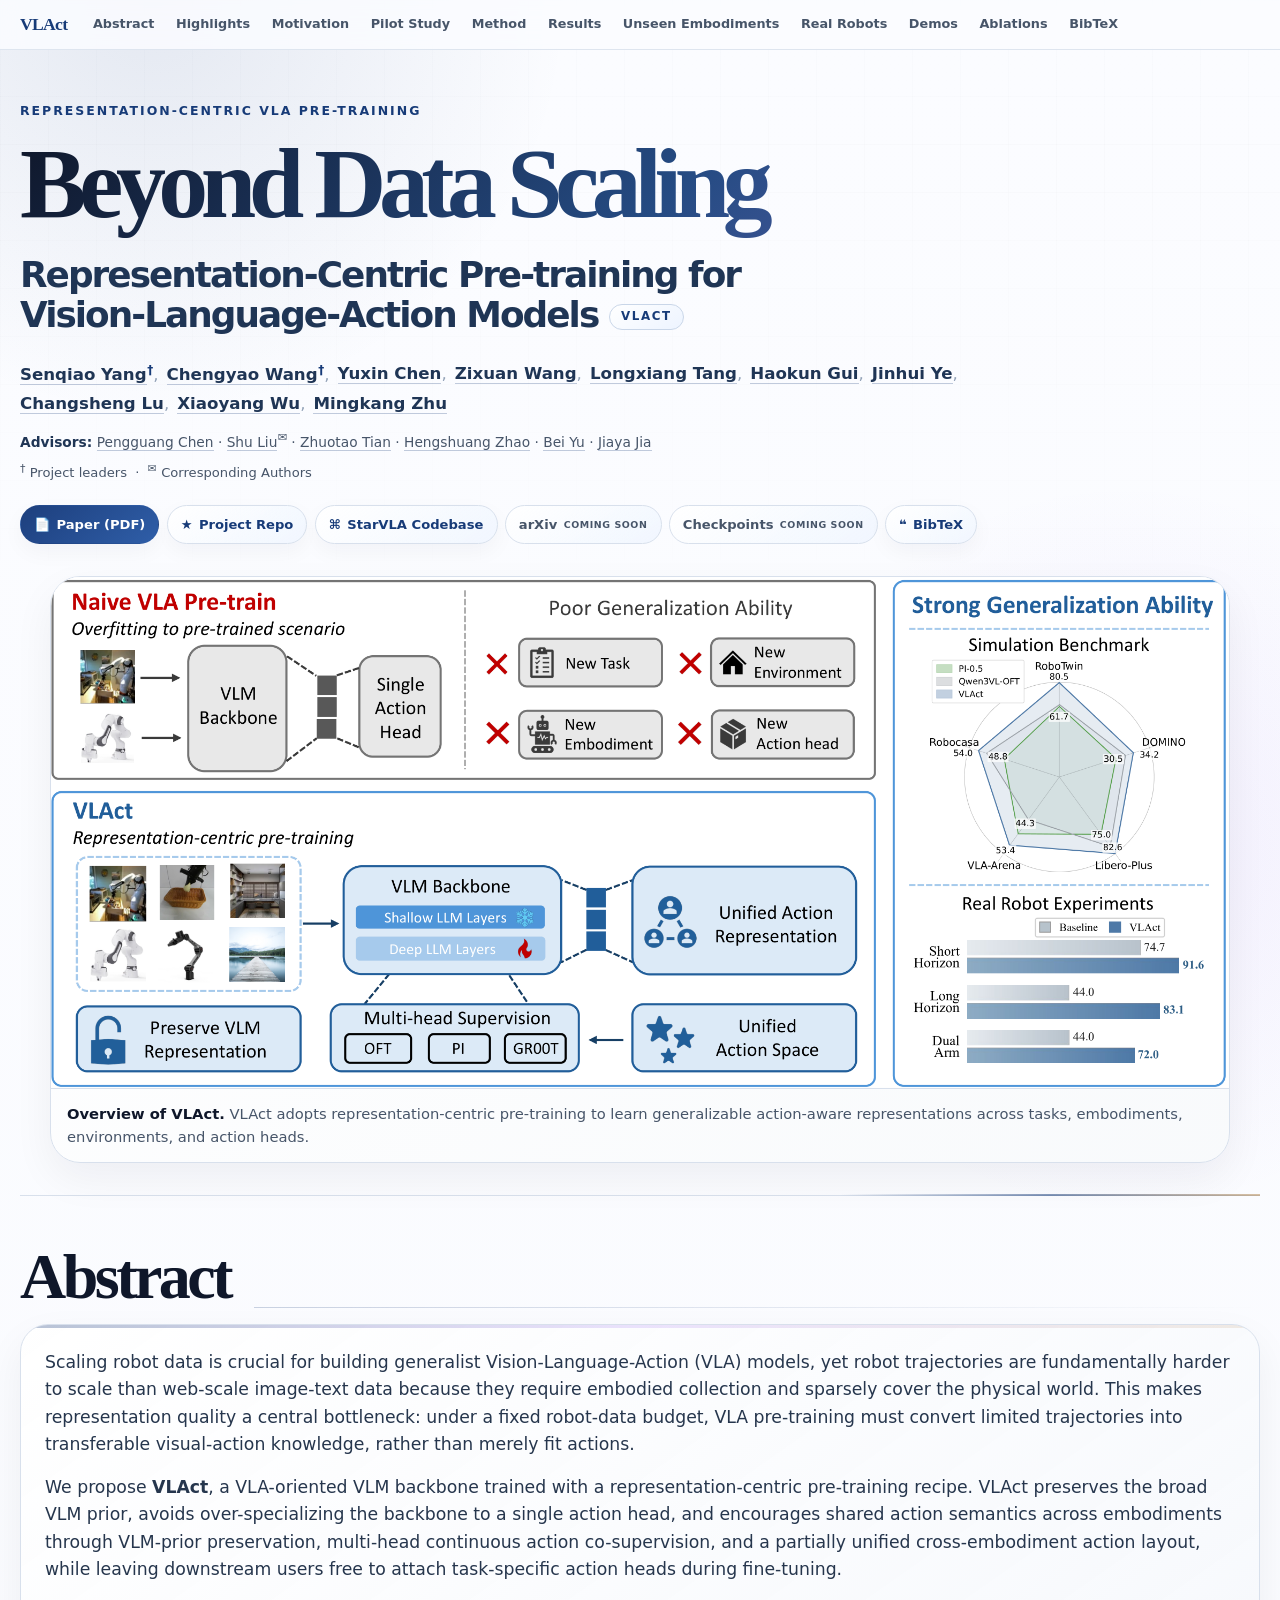
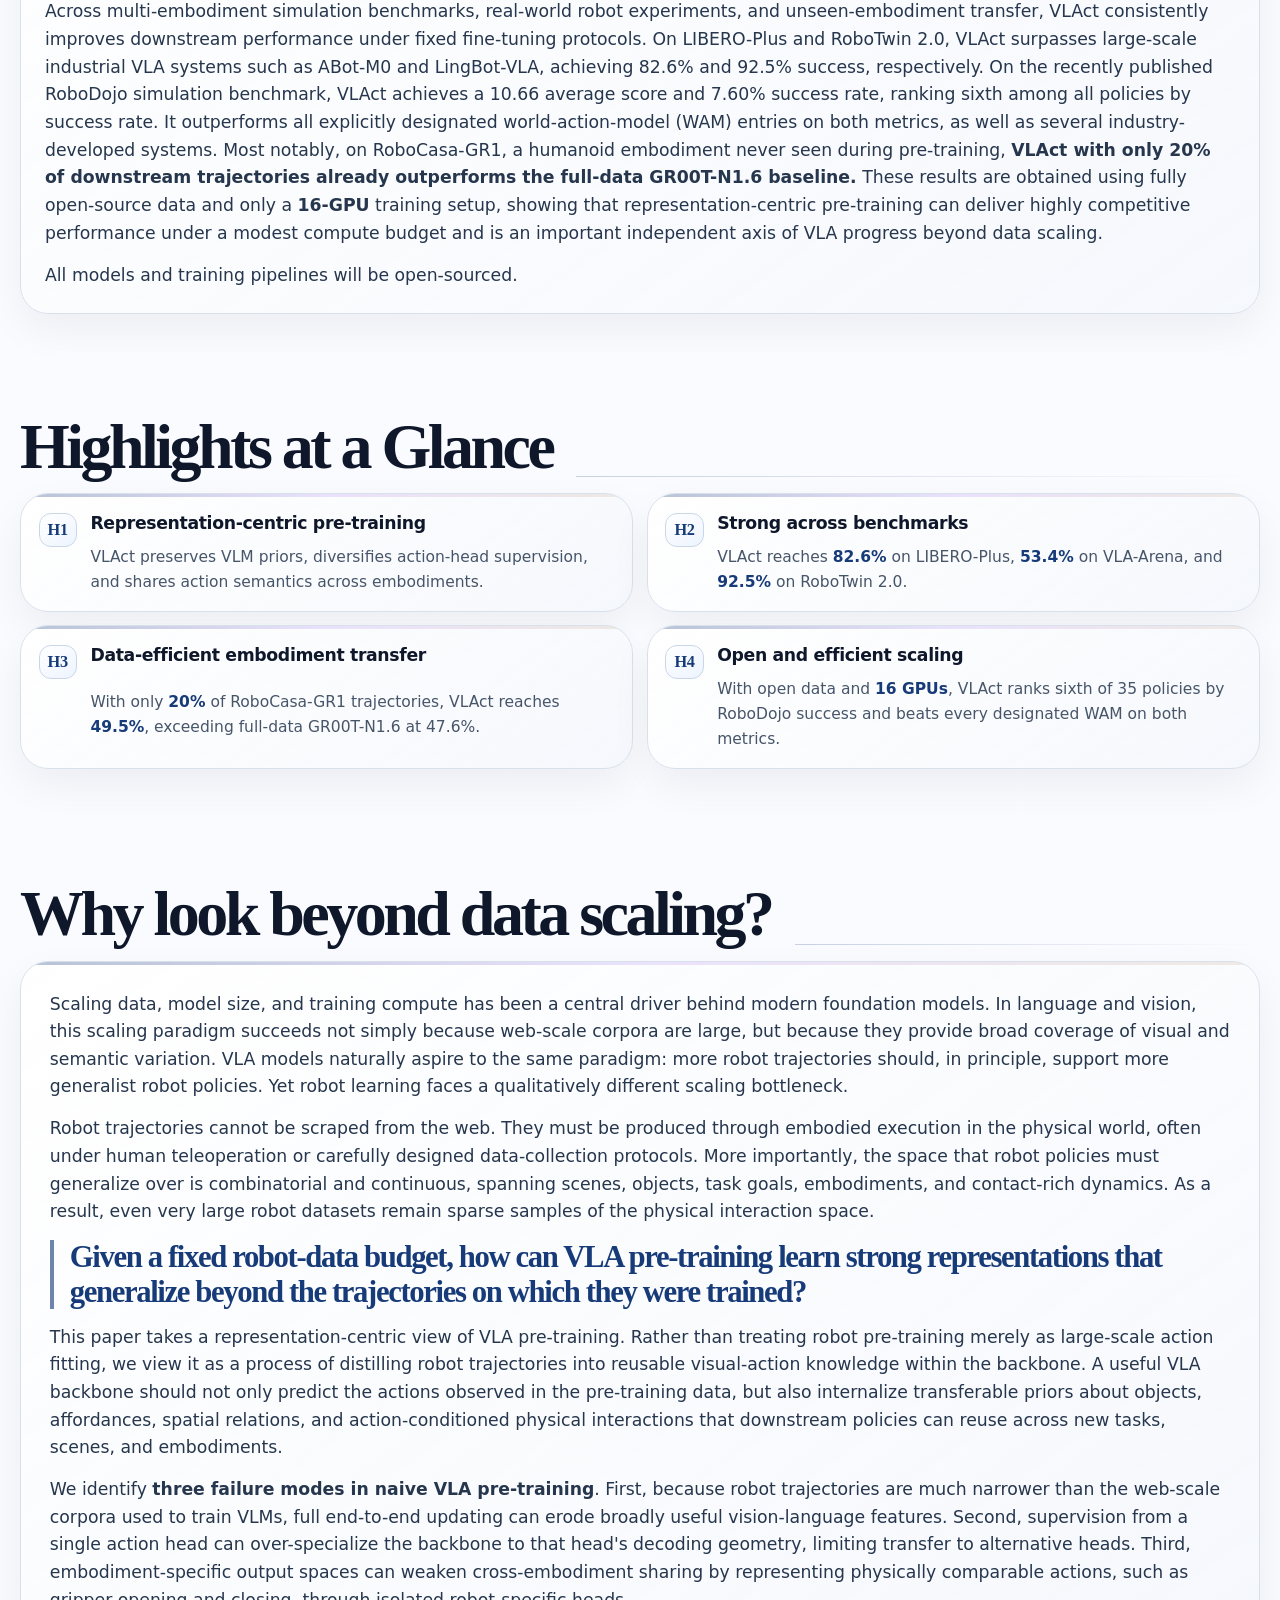
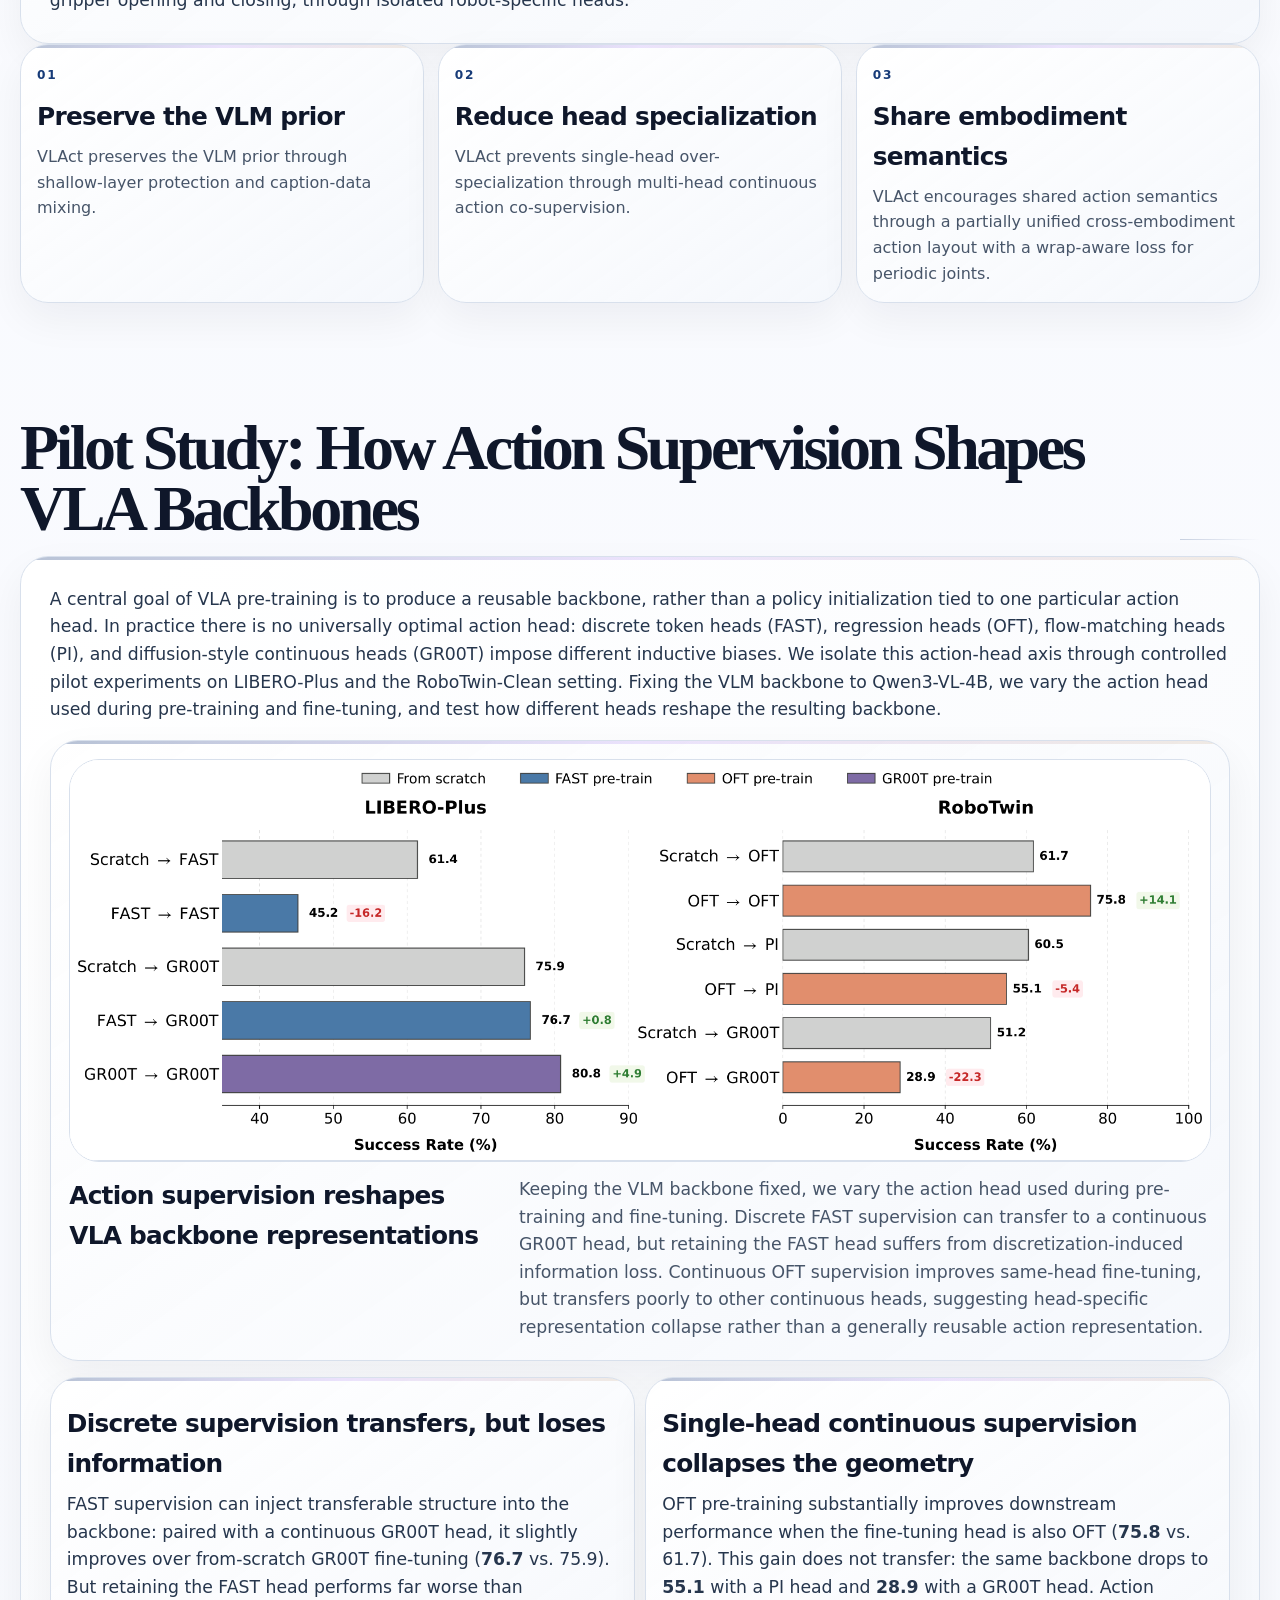
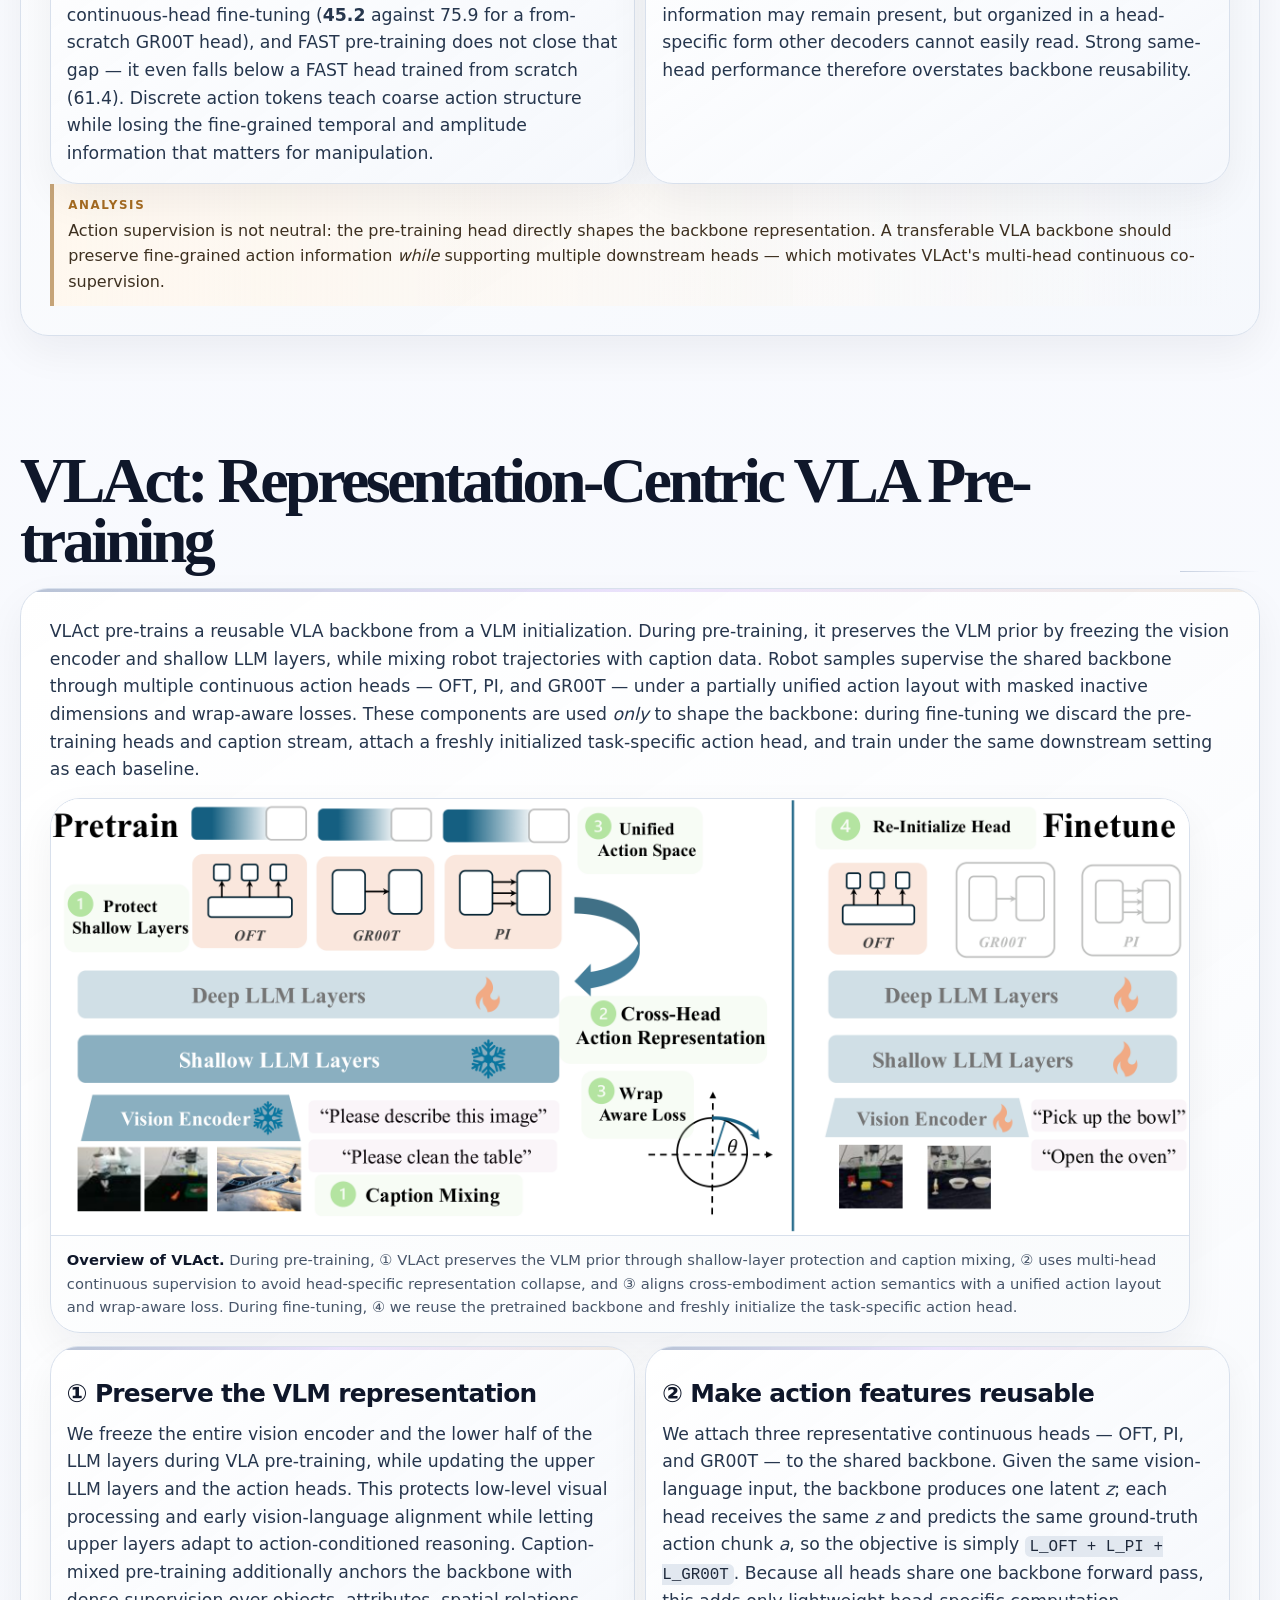
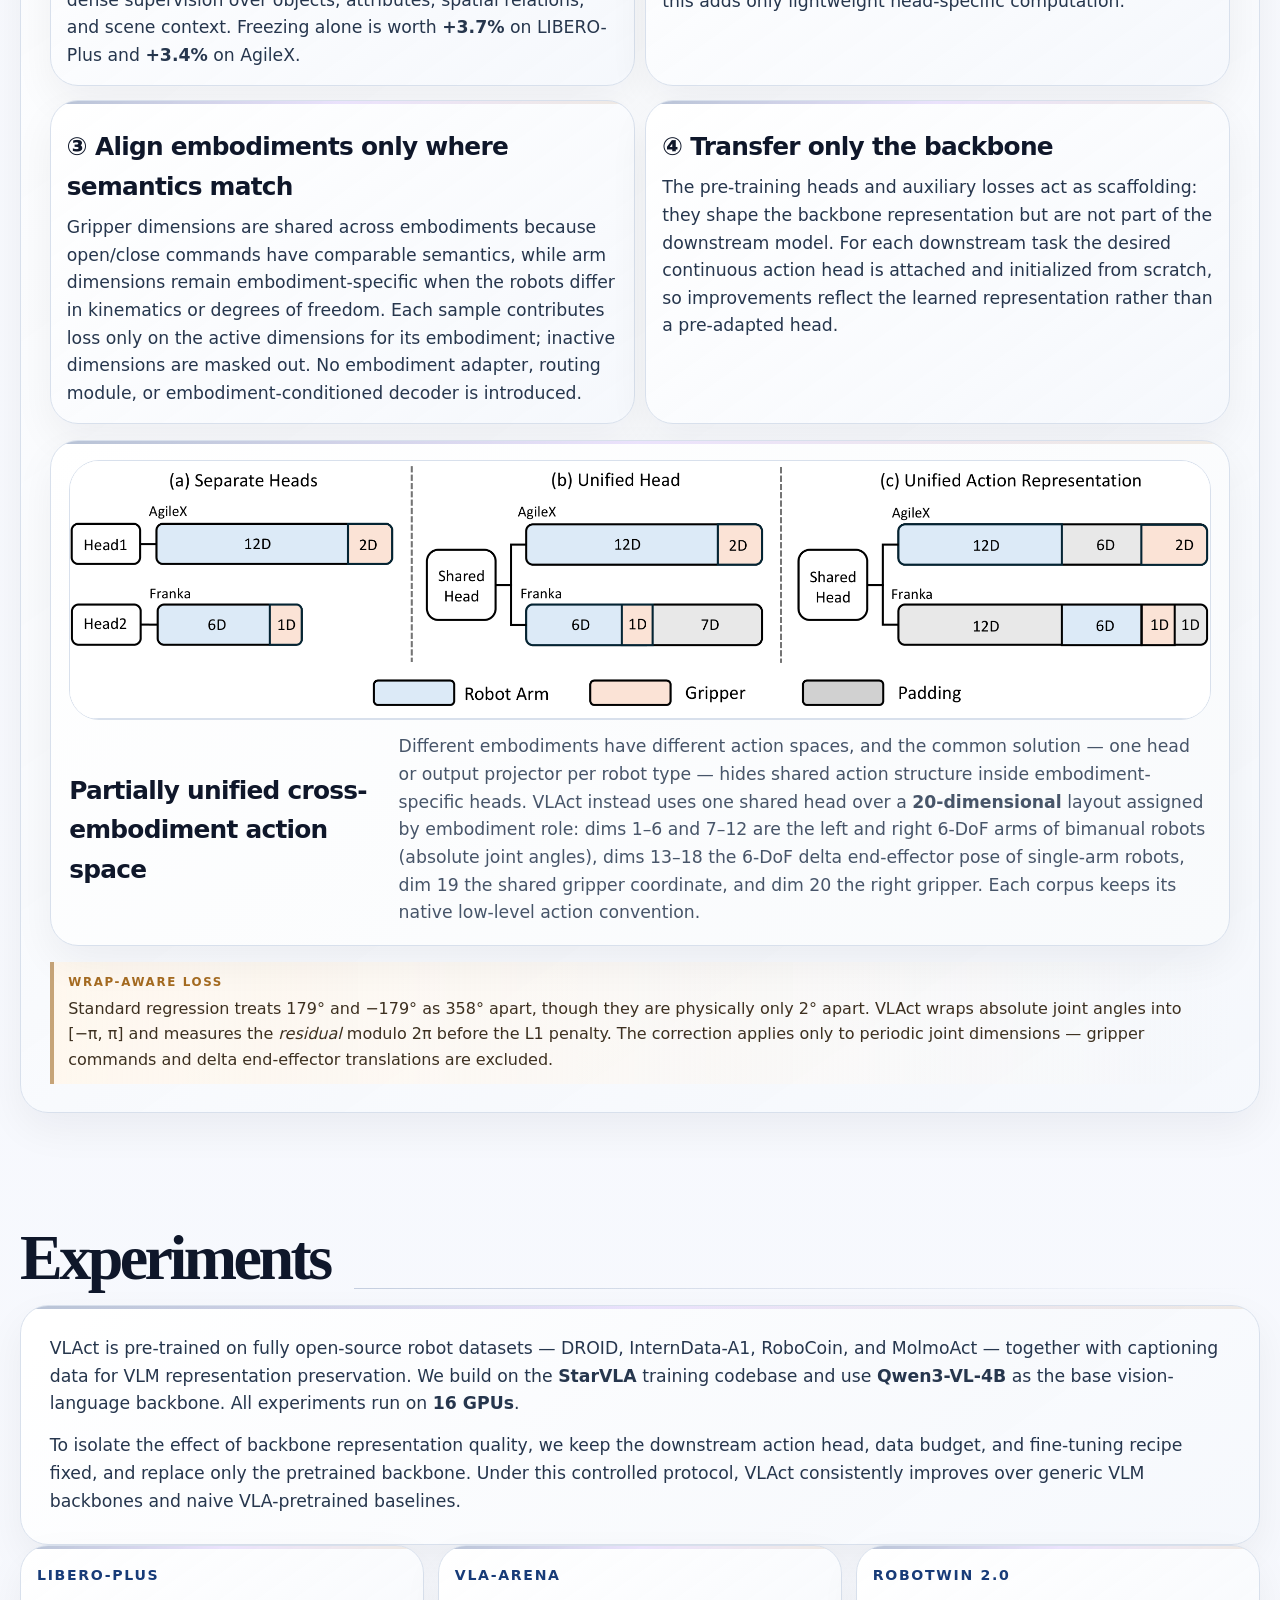
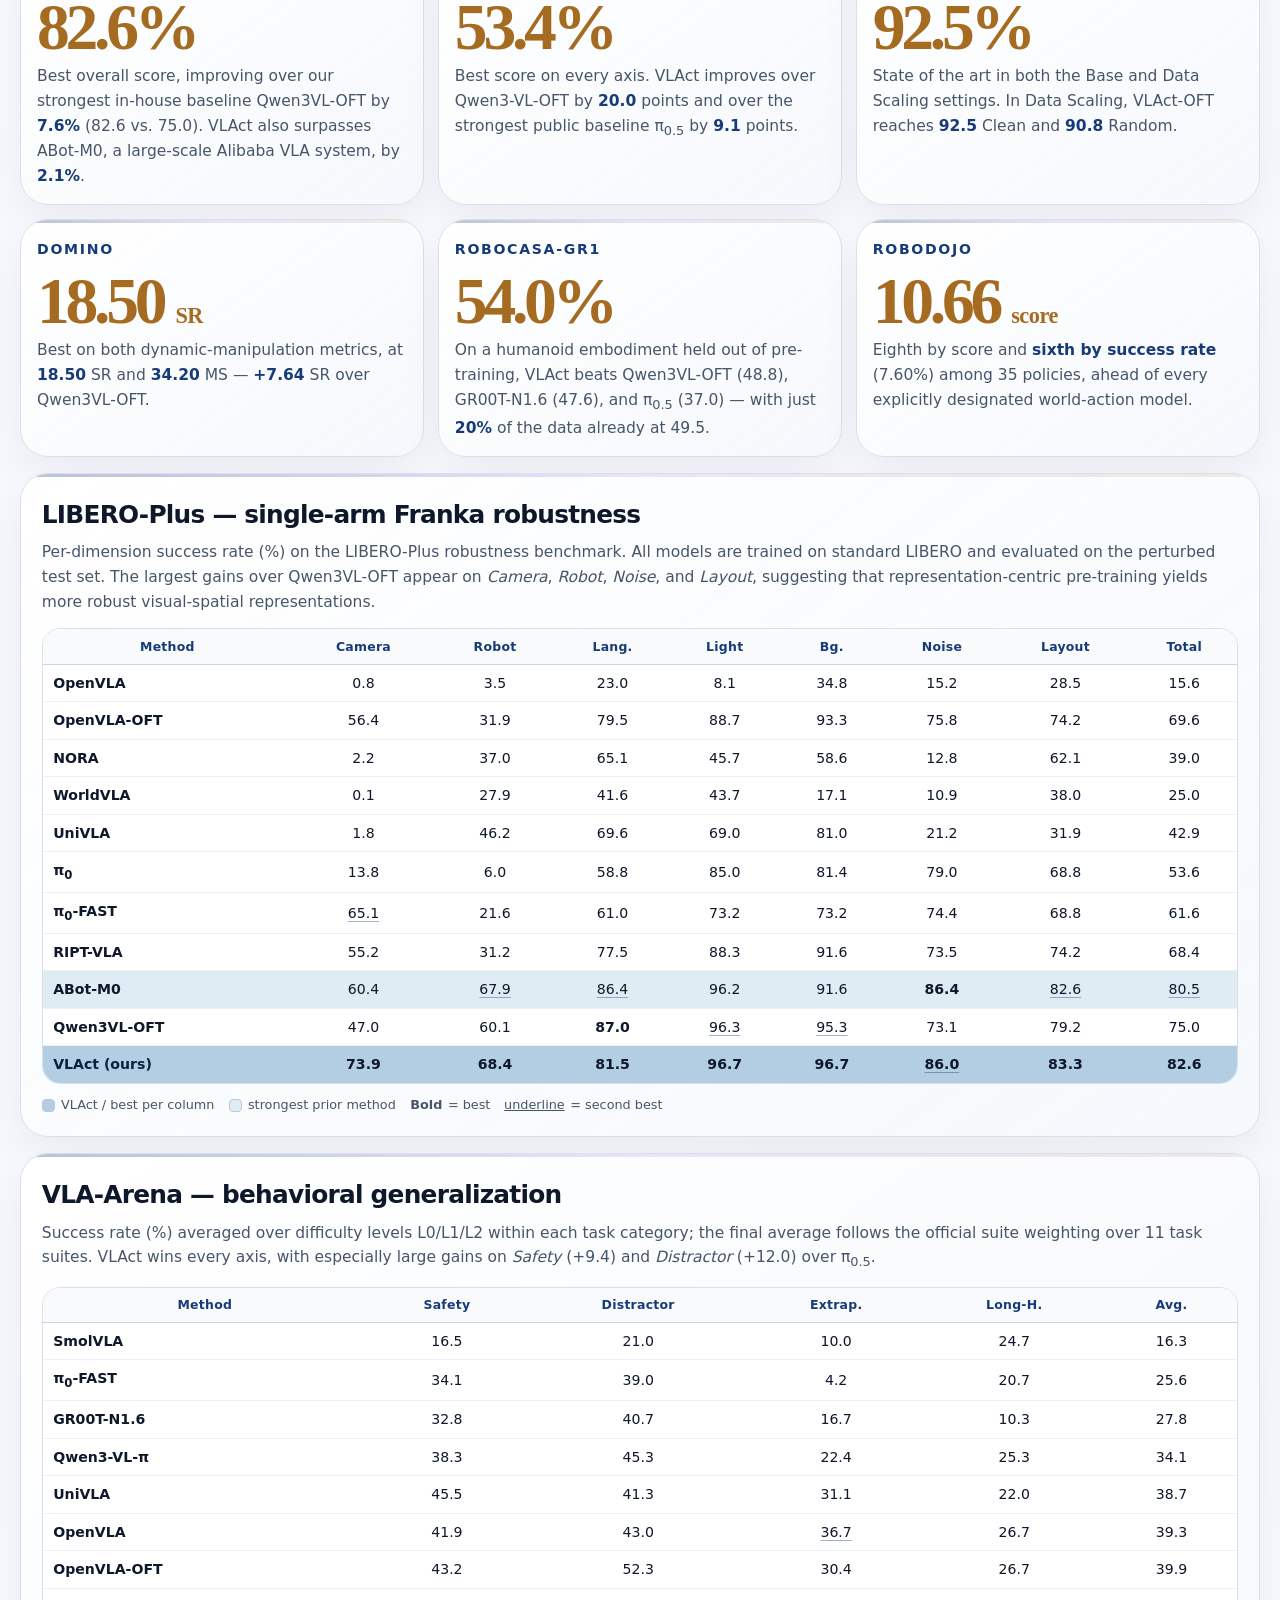
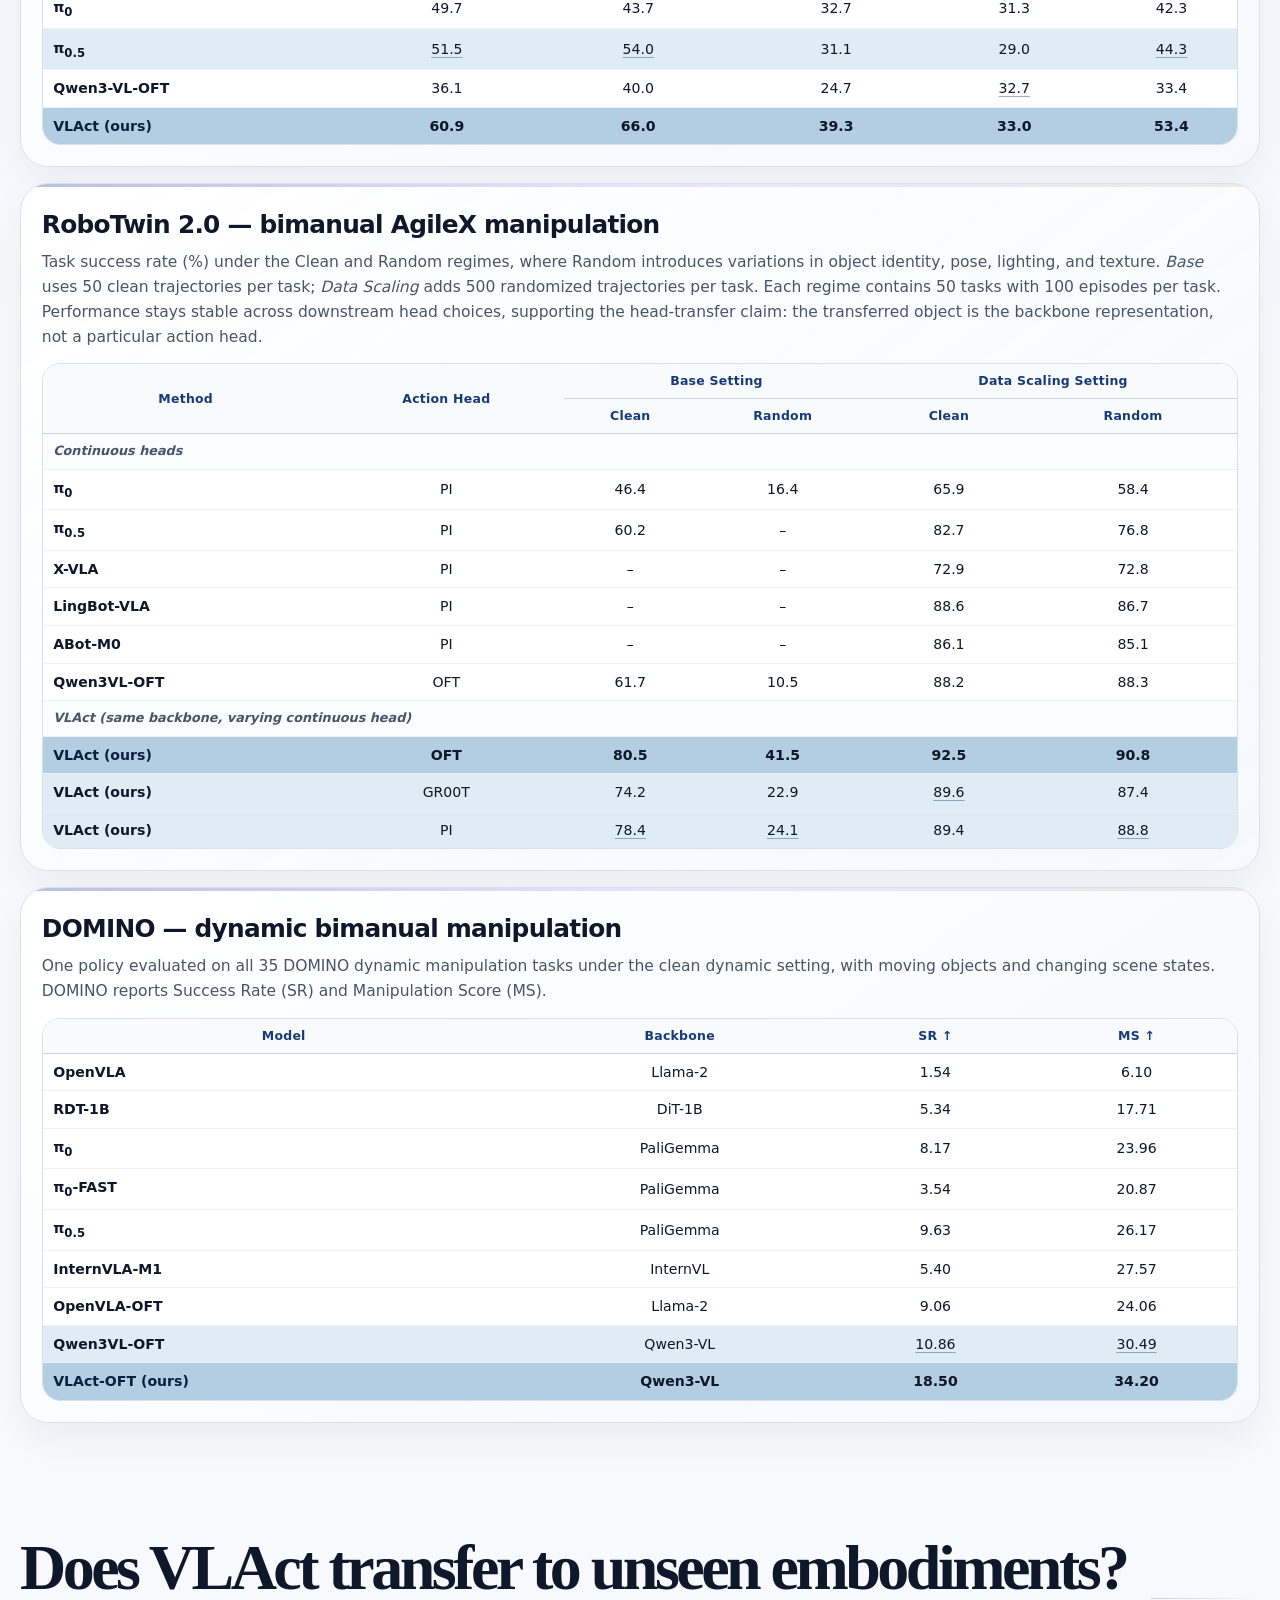
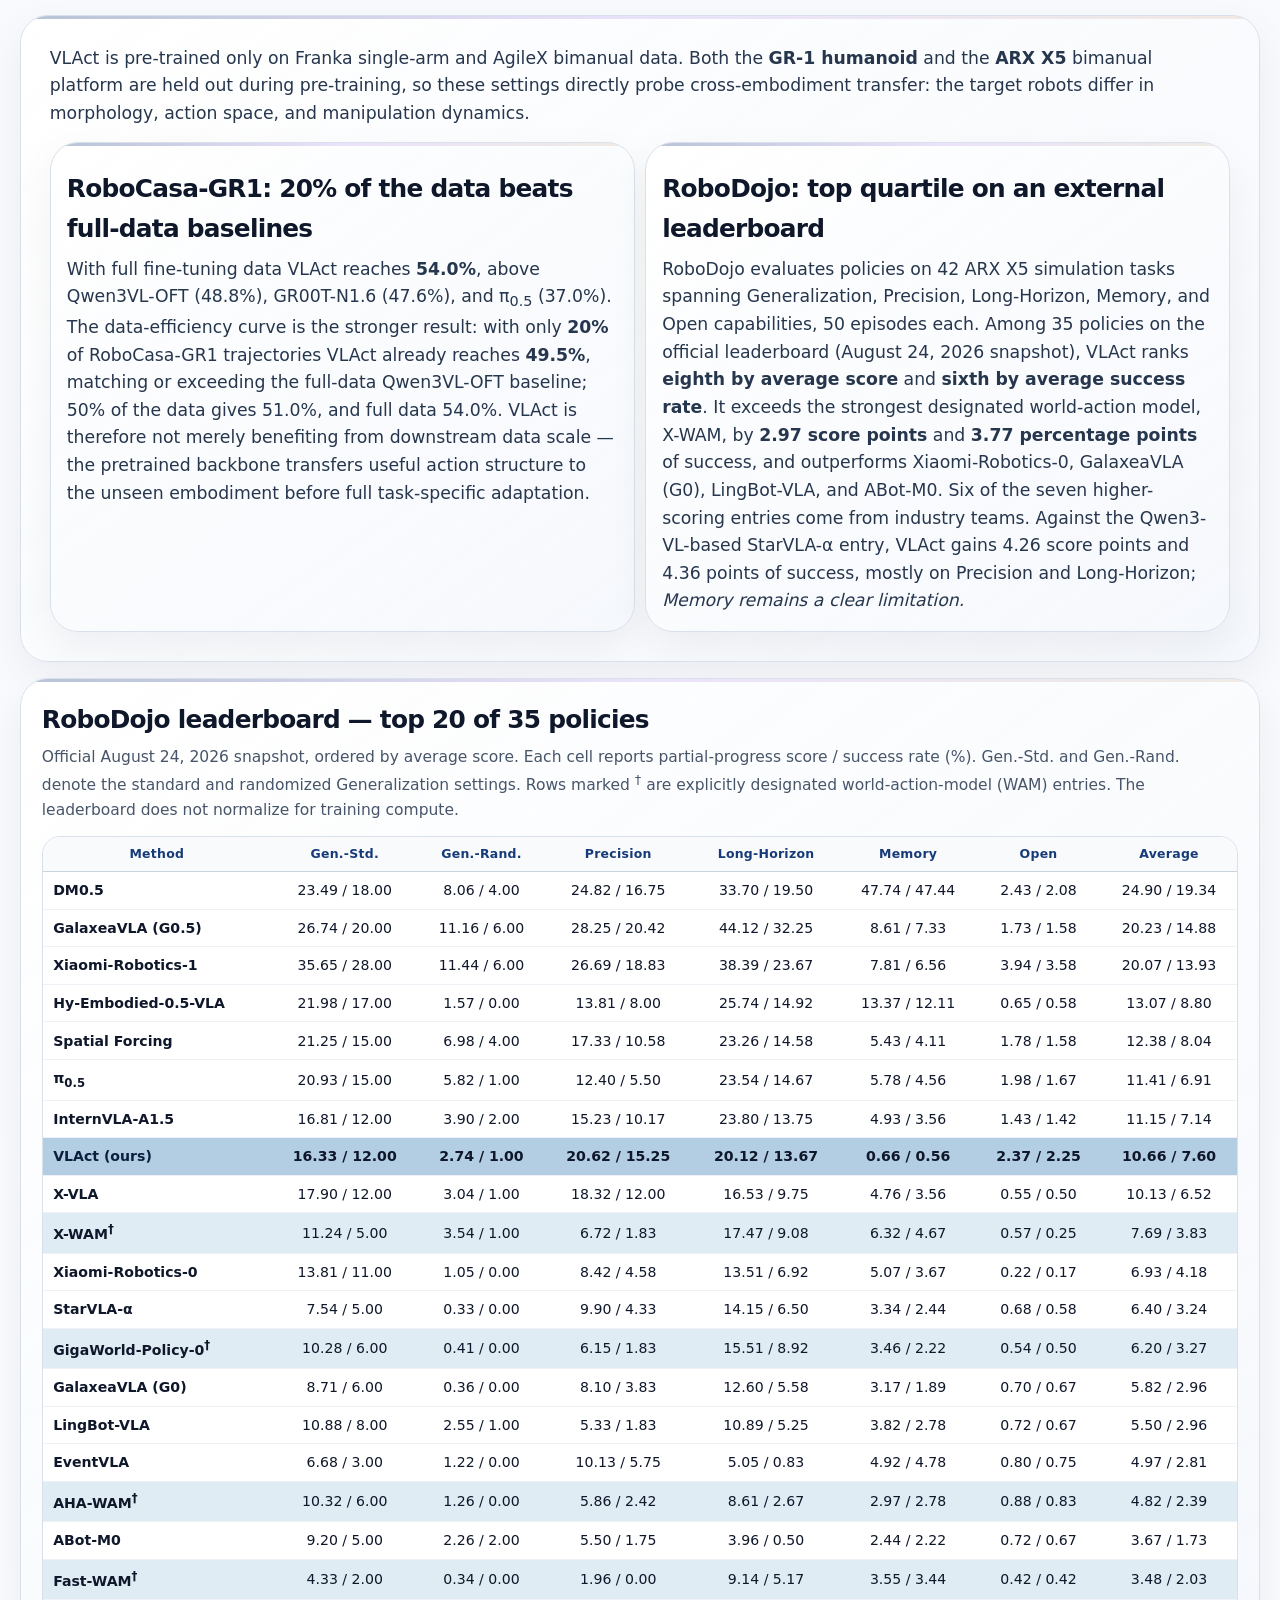
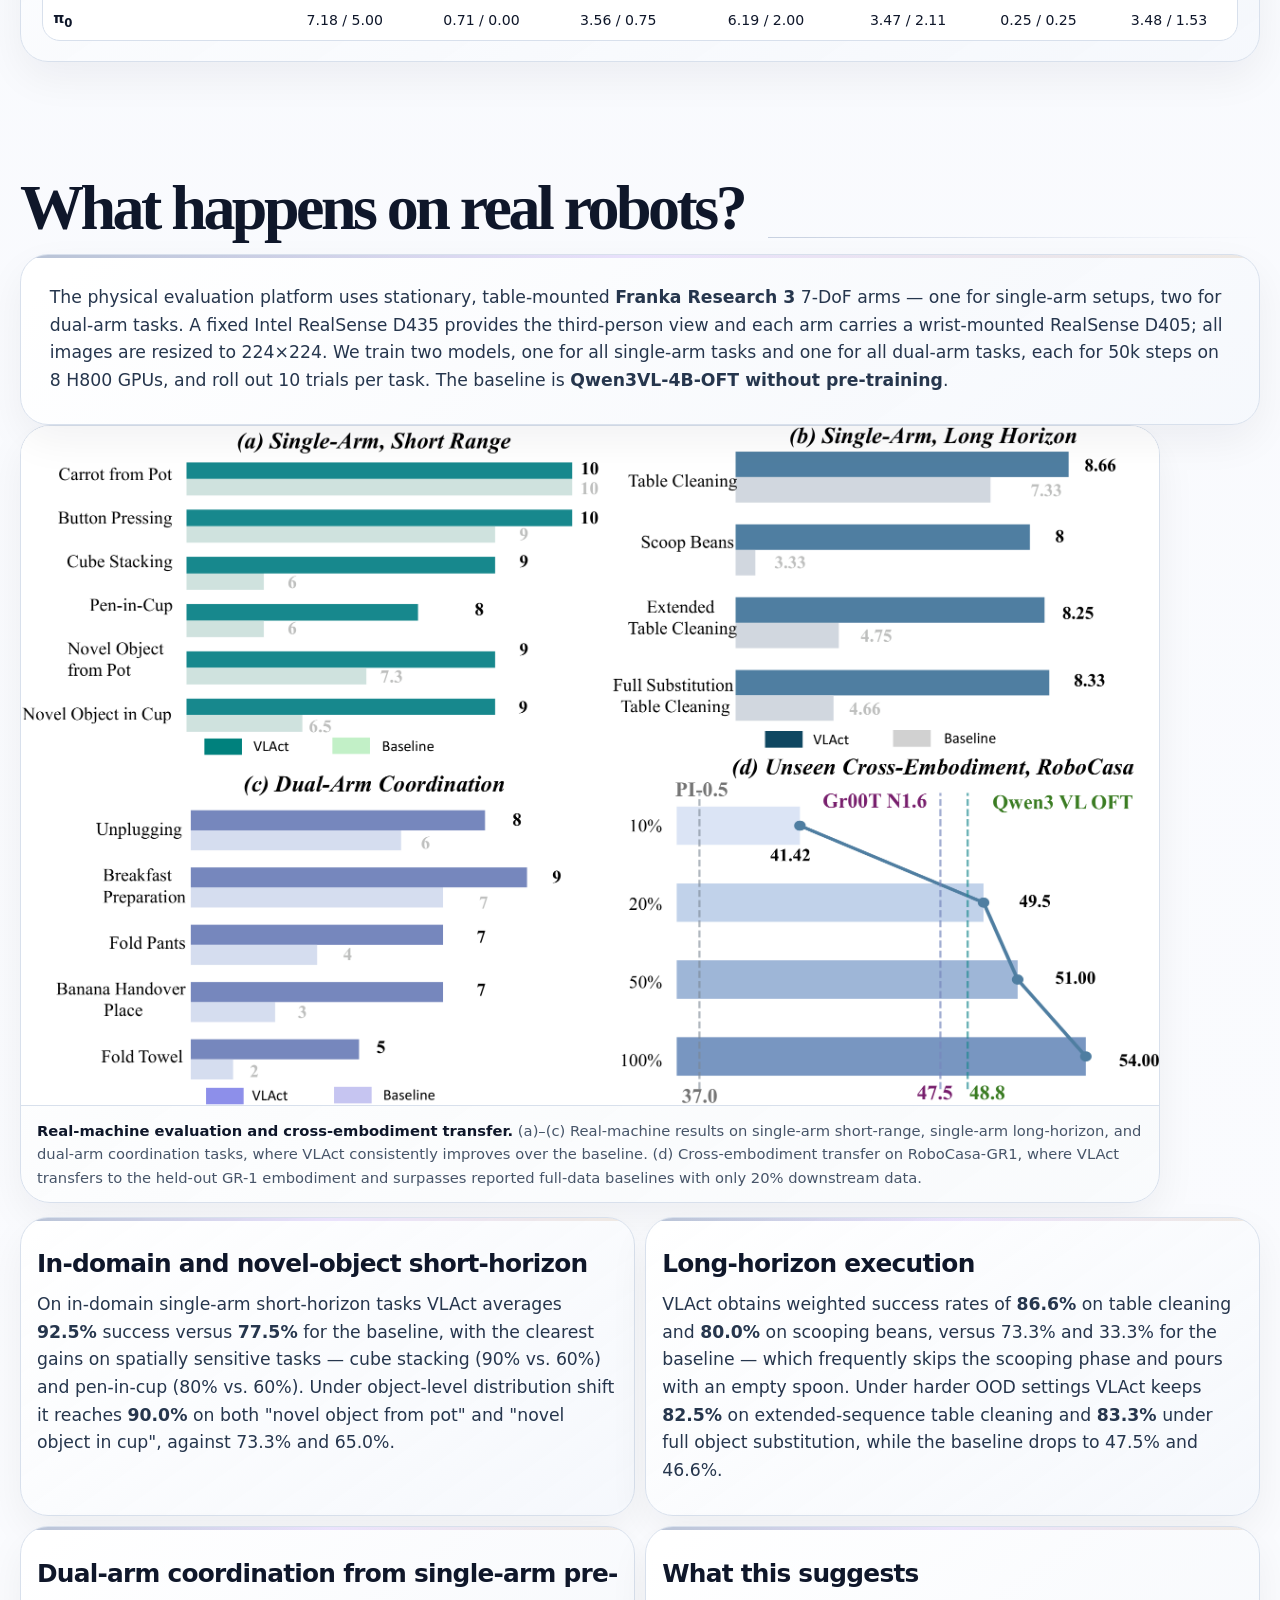
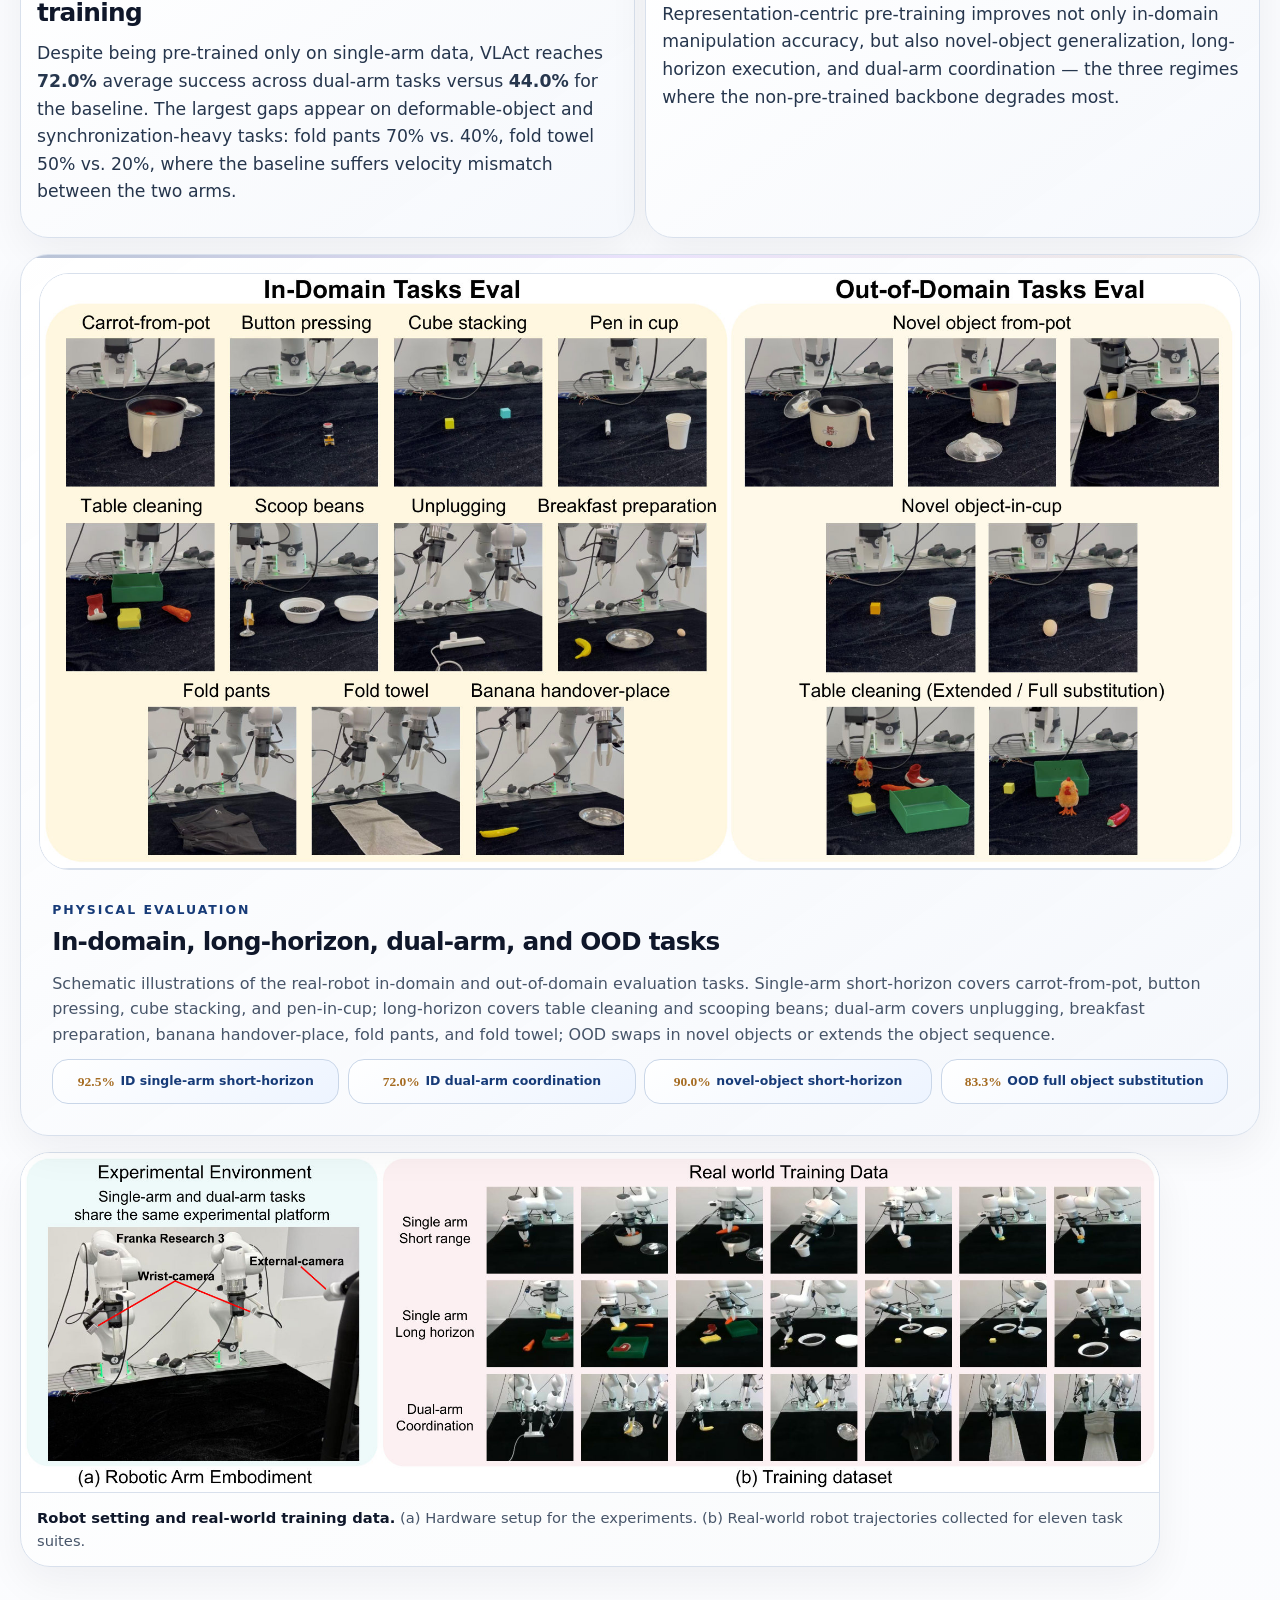
==== index.html @ e92983a5 "Link Yuxin Chen to his Google Scholar profile" ====
<!doctype html>
<html lang="en">
  <head>
    <meta charset="UTF-8" />
    <meta name="viewport" content="width=device-width, initial-scale=1.0" />
    <meta
      name="description"
      content="VLAct: a representation-centric pre-training recipe that turns a fixed robot-data budget into a transferable Vision-Language-Action backbone. 82.6% on LIBERO-Plus, 53.4% on VLA-Arena, 92.5% on RoboTwin 2.0, with fully open-source data and 16 GPUs."
    />
    <meta
      name="author"
      content="Senqiao Yang, Chengyao Wang, Yuxin Chen, Zixuan Wang, Longxiang Tang, Haokun Gui, Jinhui Ye, Changsheng Lu, Xiaoyang Wu, Mingkang Zhu"
    />
    <meta name="theme-color" content="#173b78" />
    <link rel="canonical" href="https://starvla.github.io/VLAct/" />
    <link rel="icon" type="image/svg+xml" href="./static/favicon.svg" />

    <meta property="og:type" content="website" />
    <meta property="og:url" content="https://starvla.github.io/VLAct/" />
    <meta
      property="og:title"
      content="VLAct — Beyond Data Scaling: Representation-Centric Pre-training for Vision-Language-Action Models"
    />
    <meta
      property="og:description"
      content="Representation-centric VLA pre-training: preserve the VLM prior, co-supervise multiple continuous action heads, and share action semantics across embodiments."
    />
    <meta property="og:image" content="https://starvla.github.io/VLAct/static/figures/teaser.png" />
    <meta name="twitter:card" content="summary_large_image" />
    <meta
      name="twitter:title"
      content="VLAct — Beyond Data Scaling: Representation-Centric VLA Pre-training"
    />
    <meta
      name="twitter:description"
      content="82.6% LIBERO-Plus, 53.4% VLA-Arena, 92.5% RoboTwin 2.0 — with fully open-source data and a 16-GPU setup."
    />
    <meta name="twitter:image" content="https://starvla.github.io/VLAct/static/figures/teaser.png" />

    <title>VLAct | Beyond Data Scaling: Representation-Centric VLA Pre-training</title>
    <link rel="stylesheet" href="./static/css/styles.css" />
  </head>
  <body>
    <a class="skip-link" href="#abstract">Skip to content</a>

    <nav class="site-nav" aria-label="Section navigation">
      <div class="site-nav-inner">
        <span class="site-nav-mark">VLAct</span>
        <div class="site-nav-links">
          <a href="#abstract">Abstract</a>
          <a href="#highlights">Highlights</a>
          <a href="#motivation">Motivation</a>
          <a href="#pilot">Pilot Study</a>
          <a href="#method">Method</a>
          <a href="#results">Results</a>
          <a href="#transfer">Unseen Embodiments</a>
          <a href="#real-world">Real Robots</a>
          <a href="#demos">Demos</a>
          <a href="#ablations">Ablations</a>
          <a href="#bibtex">BibTeX</a>
        </div>
      </div>
    </nav>

    <main class="page-shell">
      <header class="hero" aria-labelledby="page-title">
        <div>
          <p class="eyebrow">Representation-Centric VLA Pre-training</p>
          <h1 id="page-title" class="paper-title">
            <span class="title-main">Beyond Data Scaling</span>
            <span class="title-sub">
              Representation-Centric Pre-training for Vision-Language-Action Models
              <span class="model-chip">VLAct</span>
            </span>
          </h1>

          <div class="author-block">
            <p class="author-list">
              <span><a href="https://senqiaoyang.com/" target="_blank" rel="noopener">Senqiao Yang</a><sup>†</sup></span>
              <span><a href="https://wcy1122.github.io/" target="_blank" rel="noopener">Chengyao Wang</a><sup>†</sup></span>
              <span><a href="https://scholar.google.com/citations?user=fyewGpgAAAAJ&amp;hl=en" target="_blank" rel="noopener">Yuxin Chen</a></span>
              <span><a href="https://vincent2311.github.io/" target="_blank" rel="noopener">Zixuan Wang</a></span>
              <span><a href="https://scholar.google.com/citations?user=3oMQsq8AAAAJ&amp;hl=en" target="_blank" rel="noopener">Longxiang Tang</a></span>
              <span><a href="https://haokungui.github.io/" target="_blank" rel="noopener">Haokun Gui</a></span>
              <span><a href="https://jhuiye.com/" target="_blank" rel="noopener">Jinhui Ye</a></span>
              <span><a href="https://alanlusun.github.io/" target="_blank" rel="noopener">Changsheng Lu</a></span>
              <span><a href="https://xywu.me/" target="_blank" rel="noopener">Xiaoyang Wu</a></span>
              <span><a href="https://scholar.google.com/citations?user=NL6EJ20AAAAJ" target="_blank" rel="noopener">Mingkang Zhu</a></span>
            </p>
            <p class="author-role">
              <strong>Advisors:</strong>
              <a href="https://scholar.google.com/citations?user=lMnVrgIAAAAJ" target="_blank" rel="noopener">Pengguang Chen</a> &middot; <a href="https://scholar.google.com/citations?user=BUEDUFkAAAAJ&amp;hl=en" target="_blank" rel="noopener">Shu Liu</a><sup>✉</sup> &middot; <a href="https://tianzhuotao.github.io/" target="_blank" rel="noopener">Zhuotao Tian</a> &middot;
              <a href="https://www.cs.hku.hk/~hszhao/" target="_blank" rel="noopener">Hengshuang Zhao</a> &middot; <a href="https://www.cse.cuhk.edu.hk/~byu/" target="_blank" rel="noopener">Bei Yu</a> &middot; <a href="https://jiaya.me/home" target="_blank" rel="noopener">Jiaya Jia</a>
            </p>
            <p class="author-note">
              <sup>†</sup> Project leaders &nbsp;&middot;&nbsp; <sup>✉</sup> Corresponding Authors
            </p>
          </div>

          <nav class="link-row" aria-label="Project resources">
            <a class="primary" href="./static/VLAct_paper.pdf" target="_blank" rel="noopener">
              <span class="link-icon" aria-hidden="true">📄</span> Paper (PDF)
            </a>
            <a href="https://github.com/starVLA/VLAct" target="_blank" rel="noopener">
              <span class="link-icon" aria-hidden="true">★</span> Project Repo
            </a>
            <a href="https://github.com/starVLA/starVLA" target="_blank" rel="noopener">
              <span class="link-icon" aria-hidden="true">⌘</span> StarVLA Codebase
            </a>
            <span class="link-pill">arXiv <small>coming soon</small></span>
            <span class="link-pill">Checkpoints <small>coming soon</small></span>
            <a href="#bibtex"><span class="link-icon" aria-hidden="true">❝</span> BibTeX</a>
          </nav>
        </div>

        <figure class="paper-figure hero-figure">
          <img
            class="paper-figure-media"
            src="./static/figures/teaser.png"
            alt="Overview of VLAct: naive VLA pre-training overfits to the pre-training scenario and generalizes poorly to new tasks, environments, embodiments, and action heads, while VLAct's representation-centric pre-training preserves the VLM representation, uses multi-head supervision, and a unified action representation, yielding stronger simulation and real-robot results."
            width="2200"
            height="954"
            decoding="async"
          />
          <figcaption>
            <strong>Overview of VLAct.</strong> VLAct adopts representation-centric pre-training to
            learn generalizable action-aware representations across tasks, embodiments,
            environments, and action heads.
          </figcaption>
        </figure>
      </header>

      <!-- ============================================================ ABSTRACT -->
      <section class="section" id="abstract" aria-labelledby="abstract-title">
        <div class="section-heading">
          <h2 id="abstract-title">Abstract</h2>
        </div>
        <div class="abstract-grid">
          <article class="abstract-card">
            <p>
              Scaling robot data is crucial for building generalist Vision-Language-Action (VLA)
              models, yet robot trajectories are fundamentally harder to scale than web-scale
              image-text data because they require embodied collection and sparsely cover the
              physical world. This makes representation quality a central bottleneck: under a fixed
              robot-data budget, VLA pre-training must convert limited trajectories into
              transferable visual-action knowledge, rather than merely fit actions.
            </p>
            <p>
              We propose <strong>VLAct</strong>, a VLA-oriented VLM backbone trained with a
              representation-centric pre-training recipe. VLAct preserves the broad VLM prior,
              avoids over-specializing the backbone to a single action head, and encourages shared
              action semantics across embodiments through VLM-prior preservation, multi-head
              continuous action co-supervision, and a partially unified cross-embodiment action
              layout, while leaving downstream users free to attach task-specific action heads
              during fine-tuning.
            </p>
            <p>
              Across multi-embodiment simulation benchmarks, real-world robot experiments, and
              unseen-embodiment transfer, VLAct consistently improves downstream performance under
              fixed fine-tuning protocols. On LIBERO-Plus and RoboTwin&nbsp;2.0, VLAct surpasses
              large-scale industrial VLA systems such as ABot-M0 and LingBot-VLA, achieving 82.6%
              and 92.5% success, respectively. On the recently published RoboDojo simulation
              benchmark, VLAct achieves a 10.66 average score and 7.60% success rate, ranking sixth
              among all policies by success rate. It outperforms all explicitly designated
              world-action-model (WAM) entries on both metrics, as well as several
              industry-developed systems. Most notably, on RoboCasa-GR1, a humanoid embodiment
              never seen during pre-training, <strong>VLAct with only 20% of downstream
              trajectories already outperforms the full-data GR00T-N1.6 baseline.</strong> These
              results are obtained using fully open-source data and only a <strong>16-GPU</strong>
              training setup, showing that representation-centric pre-training can deliver highly
              competitive performance under a modest compute budget and is an important independent
              axis of VLA progress beyond data scaling.
            </p>
            <p>All models and training pipelines will be open-sourced.</p>
          </article>
        </div>
      </section>

      <!-- =========================================================== HIGHLIGHTS -->
      <section class="section" id="highlights" aria-labelledby="highlights-title">
        <div class="section-heading">
          <h2 id="highlights-title">Highlights at a Glance</h2>
        </div>
        <div class="highlight-grid">
          <article class="highlight-card">
            <span class="highlight-tag">H1</span>
            <h3>Representation-centric pre-training</h3>
            <p>
              VLAct preserves VLM priors, diversifies action-head supervision, and shares action
              semantics across embodiments.
            </p>
          </article>
          <article class="highlight-card">
            <span class="highlight-tag">H2</span>
            <h3>Strong across benchmarks</h3>
            <p>
              VLAct reaches <strong>82.6%</strong> on LIBERO-Plus, <strong>53.4%</strong> on
              VLA-Arena, and <strong>92.5%</strong> on RoboTwin&nbsp;2.0.
            </p>
          </article>
          <article class="highlight-card">
            <span class="highlight-tag">H3</span>
            <h3>Data-efficient embodiment transfer</h3>
            <p>
              With only <strong>20%</strong> of RoboCasa-GR1 trajectories, VLAct reaches
              <strong>49.5%</strong>, exceeding full-data GR00T-N1.6 at 47.6%.
            </p>
          </article>
          <article class="highlight-card">
            <span class="highlight-tag">H4</span>
            <h3>Open and efficient scaling</h3>
            <p>
              With open data and <strong>16 GPUs</strong>, VLAct ranks sixth of 35 policies by
              RoboDojo success and beats every designated WAM on both metrics.
            </p>
          </article>
        </div>
      </section>

      <!-- =========================================================== MOTIVATION -->
      <section class="section blog-section" id="motivation" aria-labelledby="motivation-title">
        <div class="section-heading">
          <h2 id="motivation-title">Why look beyond data scaling?</h2>
        </div>
        <article class="narrative-card">
          <p>
            Scaling data, model size, and training compute has been a central driver behind modern
            foundation models. In language and vision, this scaling paradigm succeeds not simply
            because web-scale corpora are large, but because they provide broad coverage of visual
            and semantic variation. VLA models naturally aspire to the same paradigm: more robot
            trajectories should, in principle, support more generalist robot policies. Yet robot
            learning faces a qualitatively different scaling bottleneck.
          </p>
          <p>
            Robot trajectories cannot be scraped from the web. They must be produced through
            embodied execution in the physical world, often under human teleoperation or carefully
            designed data-collection protocols. More importantly, the space that robot policies
            must generalize over is combinatorial and continuous, spanning scenes, objects, task
            goals, embodiments, and contact-rich dynamics. As a result, even very large robot
            datasets remain sparse samples of the physical interaction space.
          </p>
          <p class="question-callout">
            Given a fixed robot-data budget, how can VLA pre-training learn strong representations
            that generalize beyond the trajectories on which they were trained?
          </p>
          <p>
            This paper takes a representation-centric view of VLA pre-training. Rather than
            treating robot pre-training merely as large-scale action fitting, we view it as a
            process of distilling robot trajectories into reusable visual-action knowledge within
            the backbone. A useful VLA backbone should not only predict the actions observed in the
            pre-training data, but also internalize transferable priors about objects, affordances,
            spatial relations, and action-conditioned physical interactions that downstream
            policies can reuse across new tasks, scenes, and embodiments.
          </p>
          <p>
            We identify <strong>three failure modes in naive VLA pre-training</strong>. First,
            because robot trajectories are much narrower than the web-scale corpora used to train
            VLMs, full end-to-end updating can erode broadly useful vision-language features.
            Second, supervision from a single action head can over-specialize the backbone to that
            head's decoding geometry, limiting transfer to alternative heads. Third,
            embodiment-specific output spaces can weaken cross-embodiment sharing by representing
            physically comparable actions, such as gripper opening and closing, through isolated
            robot-specific heads.
          </p>
        </article>

        <div class="insight-grid">
          <article>
            <span>01</span>
            <h3>Preserve the VLM prior</h3>
            <p>
              VLAct preserves the VLM prior through shallow-layer protection and caption-data
              mixing.
            </p>
          </article>
          <article>
            <span>02</span>
            <h3>Reduce head specialization</h3>
            <p>
              VLAct prevents single-head over-specialization through multi-head continuous action
              co-supervision.
            </p>
          </article>
          <article>
            <span>03</span>
            <h3>Share embodiment semantics</h3>
            <p>
              VLAct encourages shared action semantics through a partially unified
              cross-embodiment action layout with a wrap-aware loss for periodic joints.
            </p>
          </article>
        </div>
      </section>

      <!-- ================================================================ PILOT -->
      <section class="section blog-section" id="pilot" aria-labelledby="pilot-title">
        <div class="section-heading">
          <h2 id="pilot-title">Pilot Study: How Action Supervision Shapes VLA Backbones</h2>
        </div>
        <article class="narrative-card">
          <p>
            A central goal of VLA pre-training is to produce a reusable backbone, rather than a
            policy initialization tied to one particular action head. In practice there is no
            universally optimal action head: discrete token heads (FAST), regression heads (OFT),
            flow-matching heads (PI), and diffusion-style continuous heads (GR00T) impose different
            inductive biases. We isolate this action-head axis through controlled pilot experiments
            on LIBERO-Plus and the RoboTwin-Clean setting. Fixing the VLM backbone to
            Qwen3-VL-4B, we vary the action head used during pre-training and fine-tuning, and test
            how different heads reshape the resulting backbone.
          </p>

          <article class="wide-result-card">
            <figure class="paper-figure">
              <img
                class="paper-figure-media"
                src="./static/figures/pilot_head_transfer.png"
                alt="Bar chart. On LIBERO-Plus, FAST pre-training followed by FAST fine-tuning reaches 45.2 versus 61.4 from scratch, while FAST pre-training followed by a GR00T head reaches 76.7 versus 75.9 from scratch. On RoboTwin, OFT pre-training followed by OFT fine-tuning reaches 75.8 versus 61.7 from scratch, but the same OFT-pretrained backbone drops to 55.1 with a PI head and 28.9 with a GR00T head."
                width="2000"
                height="702"
                loading="lazy"
                decoding="async"
              />
            </figure>
            <div class="wide-result-copy">
              <h3>Action supervision reshapes VLA backbone representations</h3>
              <p>
                Keeping the VLM backbone fixed, we vary the action head used during pre-training
                and fine-tuning. Discrete FAST supervision can transfer to a continuous GR00T head,
                but retaining the FAST head suffers from discretization-induced information loss.
                Continuous OFT supervision improves same-head fine-tuning, but transfers poorly to
                other continuous heads, suggesting head-specific representation collapse rather
                than a generally reusable action representation.
              </p>
            </div>
          </article>

          <div class="recipe-grid dense-grid" aria-label="Pilot study findings">
            <article>
              <h3>Discrete supervision transfers, but loses information</h3>
              <p>
                FAST supervision can inject transferable structure into the backbone: paired with a
                continuous GR00T head, it slightly improves over from-scratch GR00T fine-tuning
                (<strong>76.7</strong> vs. 75.9). But retaining the FAST head performs far worse
                than continuous-head fine-tuning (<strong>45.2</strong> against 75.9 for a
                from-scratch GR00T head), and FAST pre-training does not close that gap — it even
                falls below a FAST head trained from scratch (61.4). Discrete action tokens teach
                coarse action structure while losing the fine-grained temporal and amplitude
                information that matters for manipulation.
              </p>
            </article>
            <article>
              <h3>Single-head continuous supervision collapses the geometry</h3>
              <p>
                OFT pre-training substantially improves downstream performance when the fine-tuning
                head is also OFT (<strong>75.8</strong> vs. 61.7). This gain does not transfer: the
                same backbone drops to <strong>55.1</strong> with a PI head and
                <strong>28.9</strong> with a GR00T head. Action information may remain present, but
                organized in a head-specific form other decoders cannot easily read. Strong
                same-head performance therefore overstates backbone reusability.
              </p>
            </article>
          </div>

          <p class="takeaway-callout">
            <strong>Analysis</strong>
            Action supervision is not neutral: the pre-training head directly shapes the backbone
            representation. A transferable VLA backbone should preserve fine-grained action
            information <em>while</em> supporting multiple downstream heads — which motivates
            VLAct's multi-head continuous co-supervision.
          </p>
        </article>
      </section>

      <!-- =============================================================== METHOD -->
      <section class="section blog-section" id="method" aria-labelledby="method-title">
        <div class="section-heading">
          <h2 id="method-title">VLAct: Representation-Centric VLA Pre-training</h2>
        </div>
        <article class="narrative-card">
          <p>
            VLAct pre-trains a reusable VLA backbone from a VLM initialization. During
            pre-training, it preserves the VLM prior by freezing the vision encoder and shallow LLM
            layers, while mixing robot trajectories with caption data. Robot samples supervise the
            shared backbone through multiple continuous action heads — OFT, PI, and GR00T — under a
            partially unified action layout with masked inactive dimensions and wrap-aware losses.
            These components are used <em>only</em> to shape the backbone: during fine-tuning we
            discard the pre-training heads and caption stream, attach a freshly initialized
            task-specific action head, and train under the same downstream setting as each
            baseline.
          </p>

          <figure class="story-figure paper-figure">
            <img
              class="paper-figure-media"
              src="./static/figures/method_overview.png"
              alt="Diagram of the VLAct pipeline. During pre-training the vision encoder and shallow LLM layers are frozen while deep LLM layers are trained; caption data is mixed with robot trajectories; three action heads (OFT, GR00T, PI) are co-supervised from the same backbone latent; a unified action space and a wrap-aware loss handle cross-embodiment alignment. During fine-tuning the full backbone is unfrozen and a single freshly initialized head is attached."
              width="2400"
              height="918"
              loading="lazy"
              decoding="async"
            />
            <figcaption>
              <strong>Overview of VLAct.</strong> During pre-training, ① VLAct preserves the VLM
              prior through shallow-layer protection and caption mixing, ② uses multi-head
              continuous supervision to avoid head-specific representation collapse, and ③ aligns
              cross-embodiment action semantics with a unified action layout and wrap-aware loss.
              During fine-tuning, ④ we reuse the pretrained backbone and freshly initialize the
              task-specific action head.
            </figcaption>
          </figure>

          <div class="recipe-grid dense-grid" aria-label="VLAct recipe, part one">
            <article>
              <h3>① Preserve the VLM representation</h3>
              <p>
                We freeze the entire vision encoder and the lower half of the LLM layers during VLA
                pre-training, while updating the upper LLM layers and the action heads. This
                protects low-level visual processing and early vision-language alignment while
                letting upper layers adapt to action-conditioned reasoning. Caption-mixed
                pre-training additionally anchors the backbone with dense supervision over objects,
                attributes, spatial relations, and scene context. Freezing alone is worth
                <strong>+3.7%</strong> on LIBERO-Plus and <strong>+3.4%</strong> on AgileX.
              </p>
            </article>
            <article>
              <h3>② Make action features reusable</h3>
              <p>
                We attach three representative continuous heads — OFT, PI, and GR00T — to the
                shared backbone. Given the same vision-language input, the backbone produces one
                latent <em>z</em>; each head receives the same <em>z</em> and predicts the same
                ground-truth action chunk <em>a</em>, so the objective is simply
                <code>L_OFT + L_PI + L_GR00T</code>. Because all heads share one backbone forward
                pass, this adds only lightweight head-specific computation.
              </p>
            </article>
          </div>

          <div class="recipe-grid dense-grid" aria-label="VLAct recipe, part two">
            <article>
              <h3>③ Align embodiments only where semantics match</h3>
              <p>
                Gripper dimensions are shared across embodiments because open/close commands have
                comparable semantics, while arm dimensions remain embodiment-specific when the
                robots differ in kinematics or degrees of freedom. Each sample contributes loss
                only on the active dimensions for its embodiment; inactive dimensions are masked
                out. No embodiment adapter, routing module, or embodiment-conditioned decoder is
                introduced.
              </p>
            </article>
            <article>
              <h3>④ Transfer only the backbone</h3>
              <p>
                The pre-training heads and auxiliary losses act as scaffolding: they shape the
                backbone representation but are not part of the downstream model. For each
                downstream task the desired continuous action head is attached and initialized from
                scratch, so improvements reflect the learned representation rather than a
                pre-adapted head.
              </p>
            </article>
          </div>

          <article class="wide-result-card unified-action-card">
            <figure class="paper-figure">
              <img
                class="paper-figure-media"
                src="./static/figures/unified_action_space.png"
                alt="Three action-space designs. (a) Separate heads: one head per embodiment. (b) Unified head: a shared head where the lower-dimensional Franka action is padded to the AgileX dimension. (c) Unified action representation: a shared head whose coordinates are assigned by embodiment role, so gripper dimensions align across robots and unused arm dimensions are padded and masked."
                width="2200"
                height="496"
                loading="lazy"
                decoding="async"
              />
            </figure>
            <div class="wide-result-copy">
              <h3>Partially unified cross-embodiment action space</h3>
              <p>
                Different embodiments have different action spaces, and the common solution — one
                head or output projector per robot type — hides shared action structure inside
                embodiment-specific heads. VLAct instead uses one shared head over a
                <strong>20-dimensional</strong> layout assigned by embodiment role: dims 1–6 and
                7–12 are the left and right 6-DoF arms of bimanual robots (absolute joint angles),
                dims 13–18 the 6-DoF delta end-effector pose of single-arm robots, dim 19 the
                shared gripper coordinate, and dim 20 the right gripper. Each corpus keeps its
                native low-level action convention.
              </p>
            </div>
          </article>

          <p class="takeaway-callout">
            <strong>Wrap-aware loss</strong>
            Standard regression treats 179° and −179° as 358° apart, though they are physically
            only 2° apart. VLAct wraps absolute joint angles into [−π, π] and measures the
            <em>residual</em> modulo 2π before the L1 penalty. The correction applies only to
            periodic joint dimensions — gripper commands and delta end-effector translations are
            excluded.
          </p>
        </article>
      </section>

      <!-- ============================================================== RESULTS -->
      <section class="section blog-section" id="results" aria-labelledby="results-title">
        <div class="section-heading">
          <h2 id="results-title">Experiments</h2>
        </div>
        <article class="narrative-card">
          <p>
            VLAct is pre-trained on fully open-source robot datasets — DROID, InternData-A1,
            RoboCoin, and MolmoAct — together with captioning data for VLM representation
            preservation. We build on the
            <a href="https://github.com/starVLA/starVLA" target="_blank" rel="noopener"
              ><strong>StarVLA</strong></a
            >
            training codebase and use <strong>Qwen3-VL-4B</strong> as the base vision-language
            backbone. All experiments run on <strong>16 GPUs</strong>.
          </p>
          <p>
            To isolate the effect of backbone representation quality, we keep the downstream action
            head, data budget, and fine-tuning recipe fixed, and replace only the pretrained
            backbone. Under this controlled protocol, VLAct consistently improves over generic VLM
            backbones and naive VLA-pretrained baselines.
          </p>
        </article>

        <div class="metric-hero-grid">
          <article class="metric-hero-card">
            <span>LIBERO-Plus</span>
            <strong>82.6%</strong>
            <p>
              Best overall score, improving over our strongest in-house baseline Qwen3VL-OFT by
              <strong>7.6%</strong> (82.6 vs. 75.0). VLAct also surpasses ABot-M0, a large-scale
              Alibaba VLA system, by <strong>2.1%</strong>.
            </p>
          </article>
          <article class="metric-hero-card">
            <span>VLA-Arena</span>
            <strong>53.4%</strong>
            <p>
              Best score on every axis. VLAct improves over Qwen3-VL-OFT by <strong>20.0</strong>
              points and over the strongest public baseline π<sub>0.5</sub> by
              <strong>9.1</strong> points.
            </p>
          </article>
          <article class="metric-hero-card">
            <span>RoboTwin 2.0</span>
            <strong>92.5%</strong>
            <p>
              State of the art in both the Base and Data Scaling settings. In Data Scaling,
              VLAct-OFT reaches <strong>92.5</strong> Clean and <strong>90.8</strong> Random.
            </p>
          </article>
          <article class="metric-hero-card">
            <span>DOMINO</span>
            <strong>18.50 <small>SR</small></strong>
            <p>
              Best on both dynamic-manipulation metrics, at <strong>18.50</strong> SR and
              <strong>34.20</strong> MS — <strong>+7.64</strong> SR over Qwen3VL-OFT.
            </p>
          </article>
          <article class="metric-hero-card">
            <span>RoboCasa-GR1</span>
            <strong>54.0%</strong>
            <p>
              On a humanoid embodiment held out of pre-training, VLAct beats Qwen3VL-OFT (48.8),
              GR00T-N1.6 (47.6), and π<sub>0.5</sub> (37.0) — with just
              <strong>20%</strong> of the data already at 49.5.
            </p>
          </article>
          <article class="metric-hero-card">
            <span>RoboDojo</span>
            <strong>10.66 <small>score</small></strong>
            <p>
              Eighth by score and <strong>sixth by success rate</strong> (7.60%) among 35 policies,
              ahead of every explicitly designated world-action model.
            </p>
          </article>
        </div>

        <!-- LIBERO-Plus -->
        <article class="table-card">
          <h3>LIBERO-Plus — single-arm Franka robustness</h3>
          <p class="table-intro">
            Per-dimension success rate (%) on the LIBERO-Plus robustness benchmark. All models are
            trained on standard LIBERO and evaluated on the perturbed test set. The largest gains
            over Qwen3VL-OFT appear on <em>Camera</em>, <em>Robot</em>, <em>Noise</em>, and
            <em>Layout</em>, suggesting that representation-centric pre-training yields more robust
            visual-spatial representations.
          </p>
          <div class="table-wrap">
            <table class="result-table">
              <thead>
                <tr>
                  <th scope="col">Method</th>
                  <th scope="col">Camera</th>
                  <th scope="col">Robot</th>
                  <th scope="col">Lang.</th>
                  <th scope="col">Light</th>
                  <th scope="col">Bg.</th>
                  <th scope="col">Noise</th>
                  <th scope="col">Layout</th>
                  <th scope="col">Total</th>
                </tr>
              </thead>
              <tbody>
                <tr><th scope="row">OpenVLA</th><td>0.8</td><td>3.5</td><td>23.0</td><td>8.1</td><td>34.8</td><td>15.2</td><td>28.5</td><td>15.6</td></tr>
                <tr><th scope="row">OpenVLA-OFT</th><td>56.4</td><td>31.9</td><td>79.5</td><td>88.7</td><td>93.3</td><td>75.8</td><td>74.2</td><td>69.6</td></tr>
                <tr><th scope="row">NORA</th><td>2.2</td><td>37.0</td><td>65.1</td><td>45.7</td><td>58.6</td><td>12.8</td><td>62.1</td><td>39.0</td></tr>
                <tr><th scope="row">WorldVLA</th><td>0.1</td><td>27.9</td><td>41.6</td><td>43.7</td><td>17.1</td><td>10.9</td><td>38.0</td><td>25.0</td></tr>
                <tr><th scope="row">UniVLA</th><td>1.8</td><td>46.2</td><td>69.6</td><td>69.0</td><td>81.0</td><td>21.2</td><td>31.9</td><td>42.9</td></tr>
                <tr><th scope="row">π<sub>0</sub></th><td>13.8</td><td>6.0</td><td>58.8</td><td>85.0</td><td>81.4</td><td>79.0</td><td>68.8</td><td>53.6</td></tr>
                <tr><th scope="row">π<sub>0</sub>-FAST</th><td class="second">65.1</td><td>21.6</td><td>61.0</td><td>73.2</td><td>73.2</td><td>74.4</td><td>68.8</td><td>61.6</td></tr>
                <tr><th scope="row">RIPT-VLA</th><td>55.2</td><td>31.2</td><td>77.5</td><td>88.3</td><td>91.6</td><td>73.5</td><td>74.2</td><td>68.4</td></tr>
                <tr class="row-alt"><th scope="row">ABot-M0</th><td>60.4</td><td class="second">67.9</td><td class="second">86.4</td><td>96.2</td><td>91.6</td><td class="best">86.4</td><td class="second">82.6</td><td class="second">80.5</td></tr>
                <tr><th scope="row">Qwen3VL-OFT</th><td>47.0</td><td>60.1</td><td class="best">87.0</td><td class="second">96.3</td><td class="second">95.3</td><td>73.1</td><td>79.2</td><td>75.0</td></tr>
                <tr class="row-ours divider-above"><th scope="row">VLAct (ours)</th><td class="best">73.9</td><td class="best">68.4</td><td>81.5</td><td class="best">96.7</td><td class="best">96.7</td><td class="second">86.0</td><td class="best">83.3</td><td class="best">82.6</td></tr>
              </tbody>
            </table>
          </div>
          <p class="scroll-hint" hidden>Scroll the table horizontally to see all columns →</p>
          <p class="table-legend">
            <span><span class="swatch best" aria-hidden="true"></span> VLAct / best per column</span>
            <span><span class="swatch second" aria-hidden="true"></span> strongest prior method</span>
            <span><strong>Bold</strong> = best &nbsp; <u>underline</u> = second best</span>
          </p>
        </article>

        <!-- VLA-Arena -->
        <article class="table-card">
          <h3>VLA-Arena — behavioral generalization</h3>
          <p class="table-intro">
            Success rate (%) averaged over difficulty levels L0/L1/L2 within each task category;
            the final average follows the official suite weighting over 11 task suites. VLAct wins
            every axis, with especially large gains on <em>Safety</em> (+9.4) and
            <em>Distractor</em> (+12.0) over π<sub>0.5</sub>.
          </p>
          <div class="table-wrap">
            <table class="result-table">
              <thead>
                <tr>
                  <th scope="col">Method</th>
                  <th scope="col">Safety</th>
                  <th scope="col">Distractor</th>
                  <th scope="col">Extrap.</th>
                  <th scope="col">Long-H.</th>
                  <th scope="col">Avg.</th>
                </tr>
              </thead>
              <tbody>
                <tr><th scope="row">SmolVLA</th><td>16.5</td><td>21.0</td><td>10.0</td><td>24.7</td><td>16.3</td></tr>
                <tr><th scope="row">π<sub>0</sub>-FAST</th><td>34.1</td><td>39.0</td><td>4.2</td><td>20.7</td><td>25.6</td></tr>
                <tr><th scope="row">GR00T-N1.6</th><td>32.8</td><td>40.7</td><td>16.7</td><td>10.3</td><td>27.8</td></tr>
                <tr><th scope="row">Qwen3-VL-π</th><td>38.3</td><td>45.3</td><td>22.4</td><td>25.3</td><td>34.1</td></tr>
                <tr><th scope="row">UniVLA</th><td>45.5</td><td>41.3</td><td>31.1</td><td>22.0</td><td>38.7</td></tr>
                <tr><th scope="row">OpenVLA</th><td>41.9</td><td>43.0</td><td class="second">36.7</td><td>26.7</td><td>39.3</td></tr>
                <tr><th scope="row">OpenVLA-OFT</th><td>43.2</td><td>52.3</td><td>30.4</td><td>26.7</td><td>39.9</td></tr>
                <tr><th scope="row">π<sub>0</sub></th><td>49.7</td><td>43.7</td><td>32.7</td><td>31.3</td><td>42.3</td></tr>
                <tr class="row-alt"><th scope="row">π<sub>0.5</sub></th><td class="second">51.5</td><td class="second">54.0</td><td>31.1</td><td>29.0</td><td class="second">44.3</td></tr>
                <tr><th scope="row">Qwen3-VL-OFT</th><td>36.1</td><td>40.0</td><td>24.7</td><td class="second">32.7</td><td>33.4</td></tr>
                <tr class="row-ours divider-above"><th scope="row">VLAct (ours)</th><td class="best">60.9</td><td class="best">66.0</td><td class="best">39.3</td><td class="best">33.0</td><td class="best">53.4</td></tr>
              </tbody>
            </table>
          </div>
          <p class="scroll-hint" hidden>Scroll the table horizontally to see all columns →</p>
        </article>

        <!-- RoboTwin -->
        <article class="table-card">
          <h3>RoboTwin 2.0 — bimanual AgileX manipulation</h3>
          <p class="table-intro">
            Task success rate (%) under the Clean and Random regimes, where Random introduces
            variations in object identity, pose, lighting, and texture. <em>Base</em> uses 50 clean
            trajectories per task; <em>Data Scaling</em> adds 500 randomized trajectories per task.
            Each regime contains 50 tasks with 100 episodes per task. Performance stays stable
            across downstream head choices, supporting the head-transfer claim: the transferred
            object is the backbone representation, not a particular action head.
          </p>
          <div class="table-wrap">
            <table class="result-table">
              <thead>
                <tr>
                  <th scope="col" rowspan="2">Method</th>
                  <th scope="col" rowspan="2">Action Head</th>
                  <th scope="col" colspan="2">Base Setting</th>
                  <th scope="col" colspan="2">Data Scaling Setting</th>
                </tr>
                <tr>
                  <th scope="col">Clean</th>
                  <th scope="col">Random</th>
                  <th scope="col">Clean</th>
                  <th scope="col">Random</th>
                </tr>
              </thead>
              <tbody>
                <tr class="group-row"><td colspan="6">Continuous heads</td></tr>
                <tr><th scope="row">π<sub>0</sub></th><td>PI</td><td>46.4</td><td>16.4</td><td>65.9</td><td>58.4</td></tr>
                <tr><th scope="row">π<sub>0.5</sub></th><td>PI</td><td>60.2</td><td>–</td><td>82.7</td><td>76.8</td></tr>
                <tr><th scope="row">X-VLA</th><td>PI</td><td>–</td><td>–</td><td>72.9</td><td>72.8</td></tr>
                <tr><th scope="row">LingBot-VLA</th><td>PI</td><td>–</td><td>–</td><td>88.6</td><td>86.7</td></tr>
                <tr><th scope="row">ABot-M0</th><td>PI</td><td>–</td><td>–</td><td>86.1</td><td>85.1</td></tr>
                <tr><th scope="row">Qwen3VL-OFT</th><td>OFT</td><td>61.7</td><td>10.5</td><td>88.2</td><td>88.3</td></tr>
                <tr class="group-row divider-above"><td colspan="6">VLAct (same backbone, varying continuous head)</td></tr>
                <tr class="row-ours"><th scope="row">VLAct (ours)</th><td>OFT</td><td class="best">80.5</td><td class="best">41.5</td><td class="best">92.5</td><td class="best">90.8</td></tr>
                <tr class="row-alt"><th scope="row">VLAct (ours)</th><td>GR00T</td><td>74.2</td><td>22.9</td><td class="second">89.6</td><td>87.4</td></tr>
                <tr class="row-alt"><th scope="row">VLAct (ours)</th><td>PI</td><td class="second">78.4</td><td class="second">24.1</td><td>89.4</td><td class="second">88.8</td></tr>
              </tbody>
            </table>
          </div>
          <p class="scroll-hint" hidden>Scroll the table horizontally to see all columns →</p>
        </article>

        <!-- DOMINO -->
        <article class="table-card">
          <h3>DOMINO — dynamic bimanual manipulation</h3>
          <p class="table-intro">
            One policy evaluated on all 35 DOMINO dynamic manipulation tasks under the clean
            dynamic setting, with moving objects and changing scene states. DOMINO reports Success
            Rate (SR) and Manipulation Score (MS).
          </p>
          <div class="table-wrap">
            <table class="result-table">
              <thead>
                <tr>
                  <th scope="col">Model</th>
                  <th scope="col">Backbone</th>
                  <th scope="col">SR ↑</th>
                  <th scope="col">MS ↑</th>
                </tr>
              </thead>
              <tbody>
                <tr><th scope="row">OpenVLA</th><td>Llama-2</td><td>1.54</td><td>6.10</td></tr>
                <tr><th scope="row">RDT-1B</th><td>DiT-1B</td><td>5.34</td><td>17.71</td></tr>
                <tr><th scope="row">π<sub>0</sub></th><td>PaliGemma</td><td>8.17</td><td>23.96</td></tr>
                <tr><th scope="row">π<sub>0</sub>-FAST</th><td>PaliGemma</td><td>3.54</td><td>20.87</td></tr>
                <tr><th scope="row">π<sub>0.5</sub></th><td>PaliGemma</td><td>9.63</td><td>26.17</td></tr>
                <tr><th scope="row">InternVLA-M1</th><td>InternVL</td><td>5.40</td><td>27.57</td></tr>
                <tr><th scope="row">OpenVLA-OFT</th><td>Llama-2</td><td>9.06</td><td>24.06</td></tr>
                <tr class="row-alt"><th scope="row">Qwen3VL-OFT</th><td>Qwen3-VL</td><td class="second">10.86</td><td class="second">30.49</td></tr>
                <tr class="row-ours divider-above"><th scope="row">VLAct-OFT (ours)</th><td>Qwen3-VL</td><td class="best">18.50</td><td class="best">34.20</td></tr>
              </tbody>
            </table>
          </div>
          <p class="scroll-hint" hidden>Scroll the table horizontally to see all columns →</p>
        </article>
      </section>

      <!-- ============================================================= TRANSFER -->
      <section class="section blog-section" id="transfer" aria-labelledby="transfer-title">
        <div class="section-heading">
          <h2 id="transfer-title">Does VLAct transfer to unseen embodiments?</h2>
        </div>
        <article class="narrative-card">
          <p>
            VLAct is pre-trained only on Franka single-arm and AgileX bimanual data. Both the
            <strong>GR-1 humanoid</strong> and the <strong>ARX X5</strong> bimanual platform are
            held out during pre-training, so these settings directly probe cross-embodiment
            transfer: the target robots differ in morphology, action space, and manipulation
            dynamics.
          </p>

          <div class="recipe-grid dense-grid" aria-label="Cross-embodiment transfer results">
            <article>
              <h3>RoboCasa-GR1: 20% of the data beats full-data baselines</h3>
              <p>
                With full fine-tuning data VLAct reaches <strong>54.0%</strong>, above Qwen3VL-OFT
                (48.8%), GR00T-N1.6 (47.6%), and π<sub>0.5</sub> (37.0%). The data-efficiency curve
                is the stronger result: with only <strong>20%</strong> of RoboCasa-GR1 trajectories
                VLAct already reaches <strong>49.5%</strong>, matching or exceeding the full-data
                Qwen3VL-OFT baseline; 50% of the data gives 51.0%, and full data 54.0%. VLAct is
                therefore not merely benefiting from downstream data scale — the pretrained
                backbone transfers useful action structure to the unseen embodiment before full
                task-specific adaptation.
              </p>
            </article>
            <article>
              <h3>RoboDojo: top quartile on an external leaderboard</h3>
              <p>
                RoboDojo evaluates policies on 42 ARX X5 simulation tasks spanning Generalization,
                Precision, Long-Horizon, Memory, and Open capabilities, 50 episodes each. Among 35
                policies on the
                <a href="https://robodojo-benchmark.com/leaderboard" target="_blank" rel="noopener"
                  >official leaderboard</a
                >
                (August&nbsp;24, 2026 snapshot), VLAct ranks <strong>eighth by average score</strong>
                and <strong>sixth by average success rate</strong>. It exceeds the strongest
                designated world-action model, X-WAM, by <strong>2.97 score points</strong> and
                <strong>3.77 percentage points</strong> of success, and outperforms
                Xiaomi-Robotics-0, GalaxeaVLA (G0), LingBot-VLA, and ABot-M0. Six of the seven
                higher-scoring entries come from industry teams. Against the Qwen3-VL-based
                StarVLA-α entry, VLAct gains 4.26 score points and 4.36 points of success, mostly
                on Precision and Long-Horizon; <em>Memory remains a clear limitation.</em>
              </p>
            </article>
          </div>
        </article>

        <article class="table-card">
          <h3>RoboDojo leaderboard — top 20 of 35 policies</h3>
          <p class="table-intro">
            Official August&nbsp;24, 2026 snapshot, ordered by average score. Each cell reports
            partial-progress score / success rate (%). Gen.-Std. and Gen.-Rand. denote the standard
            and randomized Generalization settings. Rows marked <sup>†</sup> are explicitly
            designated world-action-model (WAM) entries. The leaderboard does not normalize for
            training compute.
          </p>
          <div class="table-wrap">
            <table class="result-table">
              <thead>
                <tr>
                  <th scope="col">Method</th>
                  <th scope="col">Gen.-Std.</th>
                  <th scope="col">Gen.-Rand.</th>
                  <th scope="col">Precision</th>
                  <th scope="col">Long-Horizon</th>
                  <th scope="col">Memory</th>
                  <th scope="col">Open</th>
                  <th scope="col">Average</th>
                </tr>
              </thead>
              <tbody>
                <tr><th scope="row">DM0.5</th><td>23.49 / 18.00</td><td>8.06 / 4.00</td><td>24.82 / 16.75</td><td>33.70 / 19.50</td><td>47.74 / 47.44</td><td>2.43 / 2.08</td><td>24.90 / 19.34</td></tr>
                <tr><th scope="row">GalaxeaVLA (G0.5)</th><td>26.74 / 20.00</td><td>11.16 / 6.00</td><td>28.25 / 20.42</td><td>44.12 / 32.25</td><td>8.61 / 7.33</td><td>1.73 / 1.58</td><td>20.23 / 14.88</td></tr>
                <tr><th scope="row">Xiaomi-Robotics-1</th><td>35.65 / 28.00</td><td>11.44 / 6.00</td><td>26.69 / 18.83</td><td>38.39 / 23.67</td><td>7.81 / 6.56</td><td>3.94 / 3.58</td><td>20.07 / 13.93</td></tr>
                <tr><th scope="row">Hy-Embodied-0.5-VLA</th><td>21.98 / 17.00</td><td>1.57 / 0.00</td><td>13.81 / 8.00</td><td>25.74 / 14.92</td><td>13.37 / 12.11</td><td>0.65 / 0.58</td><td>13.07 / 8.80</td></tr>
                <tr><th scope="row">Spatial Forcing</th><td>21.25 / 15.00</td><td>6.98 / 4.00</td><td>17.33 / 10.58</td><td>23.26 / 14.58</td><td>5.43 / 4.11</td><td>1.78 / 1.58</td><td>12.38 / 8.04</td></tr>
                <tr><th scope="row">π<sub>0.5</sub></th><td>20.93 / 15.00</td><td>5.82 / 1.00</td><td>12.40 / 5.50</td><td>23.54 / 14.67</td><td>5.78 / 4.56</td><td>1.98 / 1.67</td><td>11.41 / 6.91</td></tr>
                <tr><th scope="row">InternVLA-A1.5</th><td>16.81 / 12.00</td><td>3.90 / 2.00</td><td>15.23 / 10.17</td><td>23.80 / 13.75</td><td>4.93 / 3.56</td><td>1.43 / 1.42</td><td>11.15 / 7.14</td></tr>
                <tr class="row-ours"><th scope="row">VLAct (ours)</th><td>16.33 / 12.00</td><td>2.74 / 1.00</td><td>20.62 / 15.25</td><td>20.12 / 13.67</td><td>0.66 / 0.56</td><td>2.37 / 2.25</td><td>10.66 / 7.60</td></tr>
                <tr><th scope="row">X-VLA</th><td>17.90 / 12.00</td><td>3.04 / 1.00</td><td>18.32 / 12.00</td><td>16.53 / 9.75</td><td>4.76 / 3.56</td><td>0.55 / 0.50</td><td>10.13 / 6.52</td></tr>
                <tr class="row-alt"><th scope="row">X-WAM<sup>†</sup></th><td>11.24 / 5.00</td><td>3.54 / 1.00</td><td>6.72 / 1.83</td><td>17.47 / 9.08</td><td>6.32 / 4.67</td><td>0.57 / 0.25</td><td>7.69 / 3.83</td></tr>
                <tr><th scope="row">Xiaomi-Robotics-0</th><td>13.81 / 11.00</td><td>1.05 / 0.00</td><td>8.42 / 4.58</td><td>13.51 / 6.92</td><td>5.07 / 3.67</td><td>0.22 / 0.17</td><td>6.93 / 4.18</td></tr>
                <tr><th scope="row">StarVLA-α</th><td>7.54 / 5.00</td><td>0.33 / 0.00</td><td>9.90 / 4.33</td><td>14.15 / 6.50</td><td>3.34 / 2.44</td><td>0.68 / 0.58</td><td>6.40 / 3.24</td></tr>
                <tr class="row-alt"><th scope="row">GigaWorld-Policy-0<sup>†</sup></th><td>10.28 / 6.00</td><td>0.41 / 0.00</td><td>6.15 / 1.83</td><td>15.51 / 8.92</td><td>3.46 / 2.22</td><td>0.54 / 0.50</td><td>6.20 / 3.27</td></tr>
                <tr><th scope="row">GalaxeaVLA (G0)</th><td>8.71 / 6.00</td><td>0.36 / 0.00</td><td>8.10 / 3.83</td><td>12.60 / 5.58</td><td>3.17 / 1.89</td><td>0.70 / 0.67</td><td>5.82 / 2.96</td></tr>
                <tr><th scope="row">LingBot-VLA</th><td>10.88 / 8.00</td><td>2.55 / 1.00</td><td>5.33 / 1.83</td><td>10.89 / 5.25</td><td>3.82 / 2.78</td><td>0.72 / 0.67</td><td>5.50 / 2.96</td></tr>
                <tr><th scope="row">EventVLA</th><td>6.68 / 3.00</td><td>1.22 / 0.00</td><td>10.13 / 5.75</td><td>5.05 / 0.83</td><td>4.92 / 4.78</td><td>0.80 / 0.75</td><td>4.97 / 2.81</td></tr>
                <tr class="row-alt"><th scope="row">AHA-WAM<sup>†</sup></th><td>10.32 / 6.00</td><td>1.26 / 0.00</td><td>5.86 / 2.42</td><td>8.61 / 2.67</td><td>2.97 / 2.78</td><td>0.88 / 0.83</td><td>4.82 / 2.39</td></tr>
                <tr><th scope="row">ABot-M0</th><td>9.20 / 5.00</td><td>2.26 / 2.00</td><td>5.50 / 1.75</td><td>3.96 / 0.50</td><td>2.44 / 2.22</td><td>0.72 / 0.67</td><td>3.67 / 1.73</td></tr>
                <tr class="row-alt"><th scope="row">Fast-WAM<sup>†</sup></th><td>4.33 / 2.00</td><td>0.34 / 0.00</td><td>1.96 / 0.00</td><td>9.14 / 5.17</td><td>3.55 / 3.44</td><td>0.42 / 0.42</td><td>3.48 / 2.03</td></tr>
                <tr><th scope="row">π<sub>0</sub></th><td>7.18 / 5.00</td><td>0.71 / 0.00</td><td>3.56 / 0.75</td><td>6.19 / 2.00</td><td>3.47 / 2.11</td><td>0.25 / 0.25</td><td>3.48 / 1.53</td></tr>
              </tbody>
            </table>
          </div>
          <p class="scroll-hint" hidden>Scroll the table horizontally to see all columns →</p>
        </article>
      </section>

      <!-- =========================================================== REAL WORLD -->
      <section class="section blog-section" id="real-world" aria-labelledby="real-world-title">
        <div class="section-heading">
          <h2 id="real-world-title">What happens on real robots?</h2>
        </div>

        <article class="narrative-card">
          <p>
            The physical evaluation platform uses stationary, table-mounted
            <strong>Franka Research 3</strong> 7-DoF arms — one for single-arm setups, two for
            dual-arm tasks. A fixed Intel RealSense D435 provides the third-person view and each arm
            carries a wrist-mounted RealSense D405; all images are resized to 224×224. We train two
            models, one for all single-arm tasks and one for all dual-arm tasks, each for 50k steps
            on 8 H800 GPUs, and roll out 10 trials per task. The baseline is
            <strong>Qwen3VL-4B-OFT without pre-training</strong>.
          </p>
        </article>

        <figure class="story-figure paper-figure">
          <img
            class="paper-figure-media"
            src="./static/figures/real_world_and_robocasa.png"
            alt="Four panels. (a) Single-arm short-range per-task scores where VLAct matches or beats the baseline on all six tasks. (b) Single-arm long-horizon weighted scores where VLAct scores 8.66, 8.00, 8.25, and 8.33 against 7.33, 3.33, 4.75, and 4.66. (c) Dual-arm coordination per-task scores where VLAct leads on all five tasks. (d) RoboCasa-GR1 data-efficiency curve rising from 41.42 at 10% of the downstream data to 49.5 at 20%, 51.0 at 50%, and 54.0 at 100%, crossing the full-data reference lines for pi-0.5, GR00T-N1.6, and Qwen3-VL-OFT between the 10% and 20% points."
            width="2400"
            height="1433"
            loading="lazy"
            decoding="async"
          />
          <figcaption>
            <strong>Real-machine evaluation and cross-embodiment transfer.</strong> (a)–(c)
            Real-machine results on single-arm short-range, single-arm long-horizon, and dual-arm
            coordination tasks, where VLAct consistently improves over the baseline. (d)
            Cross-embodiment transfer on RoboCasa-GR1, where VLAct transfers to the held-out GR-1
            embodiment and surpasses reported full-data baselines with only 20% downstream data.
          </figcaption>
        </figure>

        <div class="recipe-grid dense-grid" aria-label="Real-world result breakdown">
          <article>
            <h3>In-domain and novel-object short-horizon</h3>
            <p>
              On in-domain single-arm short-horizon tasks VLAct averages <strong>92.5%</strong>
              success versus <strong>77.5%</strong> for the baseline, with the clearest gains on
              spatially sensitive tasks — cube stacking (90% vs. 60%) and pen-in-cup (80% vs. 60%).
              Under object-level distribution shift it reaches <strong>90.0%</strong> on both
              "novel object from pot" and "novel object in cup", against 73.3% and 65.0%.
            </p>
          </article>
          <article>
            <h3>Long-horizon execution</h3>
            <p>
              VLAct obtains weighted success rates of <strong>86.6%</strong> on table cleaning and
              <strong>80.0%</strong> on scooping beans, versus 73.3% and 33.3% for the baseline —
              which frequently skips the scooping phase and pours with an empty spoon. Under harder
              OOD settings VLAct keeps <strong>82.5%</strong> on extended-sequence table cleaning
              and <strong>83.3%</strong> under full object substitution, while the baseline drops
              to 47.5% and 46.6%.
            </p>
          </article>
          <article>
            <h3>Dual-arm coordination from single-arm pre-training</h3>
            <p>
              Despite being pre-trained only on single-arm data, VLAct reaches
              <strong>72.0%</strong> average success across dual-arm tasks versus
              <strong>44.0%</strong> for the baseline. The largest gaps appear on deformable-object
              and synchronization-heavy tasks: fold pants 70% vs. 40%, fold towel 50% vs. 20%,
              where the baseline suffers velocity mismatch between the two arms.
            </p>
          </article>
          <article>
            <h3>What this suggests</h3>
            <p>
              Representation-centric pre-training improves not only in-domain manipulation
              accuracy, but also novel-object generalization, long-horizon execution, and dual-arm
              coordination — the three regimes where the non-pre-trained backbone degrades most.
            </p>
          </article>
        </div>

        <article class="wide-result-card detail-wide-card">
          <figure class="paper-figure">
            <img
              class="paper-figure-media"
              src="./static/figures/real_robot_tasks.jpg"
              alt="Photographic grid of the real-robot evaluation tasks, covering in-domain single-arm short-horizon and long-horizon tasks, dual-arm coordination tasks, and out-of-domain variants with novel objects and extended object sequences."
              width="2200"
              height="1090"
              loading="lazy"
              decoding="async"
            />
          </figure>
          <div class="figure-result-copy">
            <span class="eyebrow">Physical Evaluation</span>
            <h3>In-domain, long-horizon, dual-arm, and OOD tasks</h3>
            <p>
              Schematic illustrations of the real-robot in-domain and out-of-domain evaluation
              tasks. Single-arm short-horizon covers carrot-from-pot, button pressing, cube
              stacking, and pen-in-cup; long-horizon covers table cleaning and scooping beans;
              dual-arm covers unplugging, breakfast preparation, banana handover-place, fold pants,
              and fold towel; OOD swaps in novel objects or extends the object sequence.
            </p>
            <div class="metric-list" aria-label="Headline real-world results">
              <span><strong>92.5%</strong> ID single-arm short-horizon</span>
              <span><strong>72.0%</strong> ID dual-arm coordination</span>
              <span><strong>90.0%</strong> novel-object short-horizon</span>
              <span><strong>83.3%</strong> OOD full object substitution</span>
            </div>
          </div>
        </article>

        <figure class="story-figure paper-figure">
          <img
            class="paper-figure-media"
            src="./static/figures/real_robot_setup.jpg"
            alt="Photographs of the robot setup: table-mounted Franka Research 3 arms with a fixed external RealSense D435 camera and wrist-mounted D405 cameras, alongside sample frames from the eleven real-world training task suites."
            width="2200"
            height="655"
            loading="lazy"
            decoding="async"
          />
          <figcaption>
            <strong>Robot setting and real-world training data.</strong> (a) Hardware setup for the
            experiments. (b) Real-world robot trajectories collected for eleven task suites.
          </figcaption>
        </figure>
      </section>

      <!-- ================================================================ DEMOS -->
      <section class="section" id="demos" aria-labelledby="demo-title">
        <div class="section-heading">
          <h2 id="demo-title">Demos</h2>
        </div>
        <p class="section-lede">
          All clips are autonomous rollouts at 1× speed, played muted. Click a video or its
          <em>Play</em> button to start.
        </p>

        <div class="demo-columns">
          <section
            class="demo-carousel"
            data-platform="Single Arm"
            tabindex="0"
            aria-label="Single Arm inference demo carousel"
          >
            <div class="carousel-heading">
              <h3>Single Arm</h3>
            </div>
            <div class="demo-track" id="single-arm-demo-track"></div>
            <div class="carousel-controls" aria-label="Single Arm demo carousel controls">
              <button class="carousel-button" type="button" data-carousel-prev="Single Arm" aria-label="Previous Single Arm demo">‹</button>
              <button class="carousel-button" type="button" data-carousel-next="Single Arm" aria-label="Next Single Arm demo">›</button>
            </div>
          </section>

          <section
            class="demo-carousel"
            data-platform="Dual Arm"
            tabindex="0"
            aria-label="Dual Arm inference demo carousel"
          >
            <div class="carousel-heading">
              <h3>Dual Arm</h3>
            </div>
            <div class="demo-track" id="dual-arm-demo-track"></div>
            <div class="carousel-controls" aria-label="Dual Arm demo carousel controls">
              <button class="carousel-button" type="button" data-carousel-prev="Dual Arm" aria-label="Previous Dual Arm demo">‹</button>
              <button class="carousel-button" type="button" data-carousel-next="Dual Arm" aria-label="Next Dual Arm demo">›</button>
            </div>
          </section>

          <section class="comparison-showcase" aria-labelledby="comparison-title">
            <div class="carousel-heading">
              <h3 id="comparison-title">Policy Comparison</h3>
            </div>
            <div class="comparison-grid">
              <article class="comparison-pair">
                <h4>Clean Table &mdash; long-horizon</h4>
                <div class="comparison-videos">
                  <figure class="comparison-video-card is-landscape">
                    <video muted playsinline loop preload="metadata" aria-label="VLAct clean table comparison demo">
                      <source src="./static/videos/clean-table.mp4" type="video/mp4" />
                    </video>
                    <span class="comparison-method-badge">VLAct</span>
                    <span class="comparison-run-badge">autonomous, 1x speed</span>
                  </figure>
                  <figure class="comparison-video-card">
                    <video muted playsinline loop preload="metadata" aria-label="Qwen3VL-OFT clean table comparison demo">
                      <source src="./static/videos/clean-table-compare.mp4" type="video/mp4" />
                    </video>
                    <span class="comparison-method-badge baseline">Qwen3VL-OFT</span>
                    <span class="comparison-run-badge">autonomous, 1x speed</span>
                  </figure>
                </div>
              </article>

              <article class="comparison-pair">
                <h4>Scoop Beans &mdash; long-horizon</h4>
                <div class="comparison-videos">
                  <figure class="comparison-video-card is-landscape">
                    <video muted playsinline loop preload="metadata" aria-label="VLAct scoop beans comparison demo">
                      <source src="./static/videos/scoop-beans.mp4" type="video/mp4" />
                    </video>
                    <span class="comparison-method-badge">VLAct</span>
                    <span class="comparison-run-badge">autonomous, 1x speed</span>
                  </figure>
                  <figure class="comparison-video-card">
                    <video muted playsinline loop preload="metadata" aria-label="Qwen3VL-OFT scoop beans comparison demo">
                      <source src="./static/videos/scoop-beans-compare.mp4" type="video/mp4" />
                    </video>
                    <span class="comparison-method-badge baseline">Qwen3VL-OFT</span>
                    <span class="comparison-run-badge">autonomous, 1x speed</span>
                  </figure>
                </div>
              </article>
            </div>
          </section>
        </div>
      </section>

      <!-- ============================================================ ABLATIONS -->
      <section class="section blog-section" id="ablations" aria-labelledby="ablations-title">
        <div class="section-heading">
          <h2 id="ablations-title">What each ingredient buys</h2>
        </div>
        <article class="narrative-card">
          <p>
            Every component of the recipe is validated in isolation, with the robot data, backbone,
            fine-tuning protocol, and pre-training budget held fixed.
          </p>
        </article>

        <div class="ablation-grid">
          <article class="table-card">
            <h3>① Shallow-layer protection</h3>
            <p class="table-intro">
              Freezing the vision encoder and lower LLM layers during pre-training reduces
              representation drift and improves downstream fine-tuning.
            </p>
            <div class="table-wrap">
              <table class="result-table">
                <thead>
                  <tr>
                    <th scope="col">Pre-training update strategy</th>
                    <th scope="col">LIBERO-Plus</th>
                    <th scope="col">RoboTwin 2.0</th>
                  </tr>
                </thead>
                <tbody>
                  <tr><th scope="row">Update full backbone</th><td>78.9</td><td>77.1</td></tr>
                  <tr class="row-alt"><th scope="row">Freeze vision encoder only</th><td class="second">81.3</td><td class="second">79.3</td></tr>
                  <tr class="row-ours"><th scope="row">Freeze vision encoder + lower ½ LLM</th><td class="best">82.6</td><td class="best">80.5</td></tr>
                </tbody>
              </table>
            </div>
            <p class="scroll-hint" hidden>Scroll the table horizontally to see all columns →</p>
          </article>

          <article class="table-card">
            <h3>③ Unified action representation</h3>
            <p class="table-intro">
              Sharing the action head already helps; aligning output coordinates by embodiment role
              helps more.
            </p>
            <div class="table-wrap">
              <table class="result-table">
                <thead>
                  <tr>
                    <th scope="col">Setting</th>
                    <th scope="col">RoboTwin</th>
                    <th scope="col">LIBERO-Plus</th>
                  </tr>
                </thead>
                <tbody>
                  <tr><th scope="row">Separate heads</th><td>78.5</td><td>81.1</td></tr>
                  <tr class="row-alt"><th scope="row">Unified head</th><td class="second">79.5</td><td class="second">81.4</td></tr>
                  <tr class="row-ours"><th scope="row">Unified action representation</th><td class="best">80.5</td><td class="best">82.6</td></tr>
                </tbody>
              </table>
            </div>
            <p class="scroll-hint" hidden>Scroll the table horizontally to see all columns →</p>
          </article>

          <article class="table-card">
            <h3>② Head diversity reduces decoder lock-in</h3>
            <p class="table-intro">
              PI is the downstream fine-tuning head. OFT-only pre-training makes it
              <em>worse</em> than from scratch; adding a second head flips the sign, even though PI
              is still unseen during pre-training.
            </p>
            <div class="table-wrap">
              <table class="result-table">
                <thead>
                  <tr>
                    <th scope="col">Pre-training heads</th>
                    <th scope="col">PI seen?</th>
                    <th scope="col">PI fine-tune</th>
                    <th scope="col">Δ vs. scratch</th>
                  </tr>
                </thead>
                <tbody>
                  <tr><th scope="row">None</th><td>—</td><td>60.5</td><td>—</td></tr>
                  <tr><th scope="row">OFT</th><td>No</td><td>55.1</td><td>−5.4</td></tr>
                  <tr class="row-alt"><th scope="row">OFT + GR00T</th><td>No</td><td class="second">63.1</td><td>+2.6</td></tr>
                  <tr class="row-ours"><th scope="row">OFT + PI + GR00T</th><td>Yes</td><td class="best">78.4</td><td>+17.9</td></tr>
                </tbody>
              </table>
            </div>
            <p class="scroll-hint" hidden>Scroll the table horizontally to see all columns →</p>
          </article>

          <article class="table-card">
            <h3>② Head diversity also helps same-head adaptation</h3>
            <p class="table-intro">
              Multi-head supervision does not cost anything when the downstream head matches one of
              the pre-training heads — it helps.
            </p>
            <div class="table-wrap">
              <table class="result-table">
                <thead>
                  <tr>
                    <th scope="col">Fine-tune head</th>
                    <th scope="col">From scratch</th>
                    <th scope="col">Single-head</th>
                    <th scope="col">Head-diverse</th>
                    <th scope="col">Δ vs. single</th>
                  </tr>
                </thead>
                <tbody>
                  <tr><th scope="row">OFT</th><td>61.7</td><td class="second">78.8</td><td class="best">80.5</td><td>+1.7</td></tr>
                  <tr><th scope="row">PI</th><td>60.5</td><td class="second">75.4</td><td class="best">78.4</td><td>+3.0</td></tr>
                  <tr><th scope="row">GR00T</th><td>51.2</td><td class="second">71.7</td><td class="best">75.2</td><td>+3.5</td></tr>
                </tbody>
              </table>
            </div>
            <p class="scroll-hint" hidden>Scroll the table horizontally to see all columns →</p>
          </article>

          <article class="table-card">
            <h3>③ Unified joint space + wrap-aware loss</h3>
            <p class="table-intro">
              RoboTwin Base setting, 50 tasks × 50 trajectories, Clean split. Only the wrapping
              treatment differs between rows.
            </p>
            <div class="table-wrap">
              <table class="result-table">
                <thead>
                  <tr>
                    <th scope="col">Setting</th>
                    <th scope="col">Unified joint space</th>
                    <th scope="col">Wrap loss</th>
                    <th scope="col">RoboTwin</th>
                  </tr>
                </thead>
                <tbody>
                  <tr><th scope="row">Baseline</th><td></td><td></td><td>75.5</td></tr>
                  <tr class="row-alt"><th scope="row">Unified joint space</th><td>✓</td><td></td><td class="second">78.6</td></tr>
                  <tr class="row-ours"><th scope="row">+ Wrap-aware loss</th><td>✓</td><td>✓</td><td class="best">80.5</td></tr>
                </tbody>
              </table>
            </div>
            <p class="scroll-hint" hidden>Scroll the table horizontally to see all columns →</p>
          </article>

          <article class="table-card">
            <h3>① Which auxiliary data preserves the prior?</h3>
            <p class="table-intro">
              LIBERO-Plus, with robot data, model, and pre-training budget fixed. Every auxiliary
              source beats robot-only training; image captions give the strongest single-source
              gain, taking 75.0 → <strong>82.6</strong>. Even the off-domain, text-only
              instruction source improves on robot-only training, which is why the paper reads
              the effect as representation preservation rather than task transfer.
            </p>
            <figure class="paper-figure ablation-figure">
              <img
                class="paper-figure-media"
                src="./static/figures/aux_data_ablation.png"
                alt="Bar chart of LIBERO-Plus success rate. Baseline 75.0, plus pre-training 79.6, plus BBox-QA 80.2, plus Point-QA 80.9, plus code 80.6, plus Spatial-QA 81.9, plus image caption 82.6, plus mixed data 82.5. Reference lines mark Abot-M0 at 80.5 and OpenVLA-OFT at 69.6."
                width="1800"
                height="782"
                loading="lazy"
                decoding="async"
              />
              <figcaption>
                Because the total number of pre-training steps is fixed, mixing several auxiliary
                sources lowers the sampling frequency of caption data — which is why the mixed
                setting (82.5) lands just below caption-only (82.6).
              </figcaption>
            </figure>
          </article>
        </div>

        <div class="figure-grid spaced">
          <figure class="paper-figure">
            <img
              class="paper-figure-media"
              src="./static/figures/layerwise_attention.jpg"
              alt="Attention-distribution grid for two indoor scenes: a bedroom queried with the word 'sofa', and a study nook queried with the word 'screen'. Each row shows the input image followed by attention heatmaps at layers 0, 6, 12, 17, 18, 28, and 35, with a divider after layer 17 marking the lower half of the LLM. Early layers spread attention broadly across the image; deeper layers concentrate on the region matching the queried word."
              width="2000"
              height="650"
              loading="lazy"
              decoding="async"
            />
            <figcaption>
              <strong>Layer-wise attention.</strong> Lower layers attend broadly to visual and
              spatial information; deeper layers focus on semantic, task-relevant regions. This
              motivates freezing the vision encoder and lower LLM layers during pre-training.
            </figcaption>
          </figure>
          <figure class="paper-figure">
            <img
              class="paper-figure-media"
              src="./static/figures/action_head_families.png"
              alt="Schematic comparing four action-head families: FAST discretizes action chunks into autoregressive tokens; OFT attaches a lightweight MLP that regresses the chunk in one forward pass; PI and GR00T use DiT-style motor modules conditioned on backbone features and generate actions by flow matching, with GR00T using a more decoupled dual-system design."
              width="2200"
              height="599"
              loading="lazy"
              decoding="async"
            />
            <figcaption>
              <strong>Action-head families.</strong> FAST preserves the VLM's autoregressive
              interface via discrete action tokens; OFT regresses continuous actions in parallel;
              PI and GR00T generate continuous chunks with a DiT-style motor module through flow
              matching.
            </figcaption>
          </figure>
        </div>
      </section>

      <!-- ============================================================ CONCLUSION -->
      <section class="section closing-section" aria-labelledby="takeaway-title">
        <h2 id="takeaway-title">Takeaway</h2>
        <p>
          We presented <strong>VLAct</strong>, a representation-centric VLA pre-training recipe for
          building more transferable VLM backbones from limited robot data. Instead of treating
          robot pre-training as large-scale action fitting, VLAct preserves the broad VLM prior,
          avoids over-specialization to a single action head, and encourages shared action
          semantics across embodiments.
        </p>
        <p>
          It surpasses strong VLA baselines on LIBERO-Plus, achieves state-of-the-art performance
          on RoboTwin&nbsp;2.0, ranks in the top quartile of the RoboDojo leaderboard while
          outperforming several industry-developed systems, and rapidly adapts to a humanoid
          embodiment unseen during pre-training on RoboCasa-GR1. These results are obtained using
          fully open-source data and only a 16-GPU training setup. Their competitiveness against
          predominantly industry-backed systems shows that VLA progress is not only a matter of
          scaling robot trajectories or compute: <strong>better pre-training design can
          substantially improve what a fixed resource budget delivers.</strong>
        </p>
        <p>
          <em>Limitations.</em> Due to resource constraints, our study focuses on a 4B-scale VLM
          backbone and does not explore substantially larger models. Larger VLMs may contain
          stronger visual, spatial, and language priors, and the optimal pre-training recipe may
          change with model scale.
        </p>
      </section>

      <!-- ================================================================ BIBTEX -->
      <section class="section" id="bibtex" aria-labelledby="bibtex-title">
        <div class="section-heading">
          <h2 id="bibtex-title">BibTeX</h2>
        </div>
        <article class="bibtex-card">
          <div class="bibtex-head">
            <p class="bibtex-note">
              Preliminary entry — it will be updated with the arXiv identifier on release.
            </p>
            <button class="copy-button" type="button" data-copy-target="bibtex-entry">
              Copy BibTeX
            </button>
          </div>
          <pre id="bibtex-entry"><code>@article{yang2026vlact,
  title   = {Beyond Data Scaling: Representation-Centric Pre-training
             for Vision-Language-Action Models},
  author  = {Yang, Senqiao and Wang, Chengyao and Chen, Yuxin and
             Wang, Zixuan and Tang, Longxiang and Gui, Haokun and
             Ye, Jinhui and Lu, Changsheng and Wu, Xiaoyang and
             Zhu, Mingkang and Chen, Pengguang and Liu, Shu and
             Tian, Zhuotao and Zhao, Hengshuang and Yu, Bei and
             Jia, Jiaya},
  journal = {arXiv preprint},
  year    = {2026}
}</code></pre>
        </article>
      </section>
    </main>

    <footer class="footer">
      <p>
        <strong>Beyond Data Scaling: Representation-Centric Pre-training for
        Vision-Language-Action Models</strong>
      </p>
      <p>
        Built on the <a href="https://github.com/starVLA/starVLA" target="_blank" rel="noopener">StarVLA</a>
        codebase &middot; Questions or suggestions: open an issue on
        <a href="https://github.com/starVLA/VLAct" target="_blank" rel="noopener">GitHub</a>,
        or contact the corresponding authors through the links at the top of this page.
      </p>
    </footer>

    <script src="./static/js/script.js" defer></script>
  </body>
</html>
---- static/css/styles.css ----
:root {
  color-scheme: light;
  --bg: #f6f7fb;
  --surface: #ffffff;
  --surface-strong: rgba(255, 255, 255, 0.94);
  --text: #0f172a;
  --muted: #475569;
  --border: #d8e0ec;
  --accent: #173b78;
  --accent-soft: #edf4ff;
  --violet-soft: #f3efff;
  --gold: #a56b21;
  --rose-soft: #fff1f2;
  /* result-table palette, matched to the paper (tableBest / tableSecond) */
  --table-best: #b3cde3;
  --table-second: #e0ecf4;
  --shadow: 0 16px 42px rgba(15, 23, 42, 0.055);
  --shadow-soft: 0 8px 22px rgba(15, 23, 42, 0.04);
  font-family:
    Inter, ui-sans-serif, system-ui, -apple-system, BlinkMacSystemFont, "Segoe UI",
    sans-serif;
}

* {
  box-sizing: border-box;
}

html,
body {
  max-width: 100%;
  /* clip, not hidden: `hidden` would make body a scroll container and stop
     .site-nav from sticking. */
  overflow-x: clip;
}

html {
  scroll-behavior: smooth;
  scroll-padding-top: 4.5rem;
}

body {
  margin: 0;
  background:
    radial-gradient(circle at 12% 0%, rgba(23, 59, 120, 0.1), transparent 26rem),
    radial-gradient(circle at 88% 4%, rgba(124, 58, 237, 0.07), transparent 23rem),
    radial-gradient(circle at 70% 42%, rgba(165, 107, 33, 0.045), transparent 22rem),
    linear-gradient(180deg, #fbfcff 0%, #f6f8fd 42%, #ffffff 100%);
  color: var(--text);
  line-height: 1.6;
}

body::before {
  position: fixed;
  inset: 0;
  z-index: -1;
  pointer-events: none;
  content: "";
  background-image:
    linear-gradient(rgba(15, 23, 42, 0.022) 1px, transparent 1px),
    linear-gradient(90deg, rgba(15, 23, 42, 0.022) 1px, transparent 1px);
  background-size: 48px 48px;
  -webkit-mask-image: linear-gradient(180deg, rgba(0, 0, 0, 0.62), transparent 72%);
  mask-image: linear-gradient(180deg, rgba(0, 0, 0, 0.62), transparent 72%);
}

code {
  border-radius: 0.35rem;
  background: #e2e8f0;
  color: #1e293b;
  font-size: 0.92em;
  padding: 0.1rem 0.3rem;
}

a {
  color: inherit;
  text-decoration: none;
}

button {
  font: inherit;
}

a:focus-visible,
button:focus-visible,
video:focus-visible,
.demo-carousel:focus-visible {
  outline: 3px solid rgba(29, 78, 216, 0.4);
  outline-offset: 4px;
}

.skip-link {
  position: absolute;
  left: -9999px;
  z-index: 60;
  border-radius: 0 0 12px 0;
  background: var(--accent);
  color: #fff;
  font-weight: 800;
  padding: 0.6rem 0.9rem;
}

.skip-link:focus {
  left: 0;
  top: 0;
}

.page-shell {
  width: min(1240px, calc(100% - 2rem));
  margin: 0 auto;
}

/* ---------------------------------------------------------------- sticky nav */

.site-nav {
  position: sticky;
  top: 0;
  z-index: 40;
  border-bottom: 1px solid rgba(216, 224, 236, 0.8);
  background: rgba(251, 252, 255, 0.86);
  -webkit-backdrop-filter: blur(14px);
  backdrop-filter: blur(14px);
}

.site-nav-inner {
  display: flex;
  width: min(1240px, calc(100% - 2rem));
  align-items: center;
  gap: 1rem;
  margin: 0 auto;
  padding: 0.55rem 0;
}

.site-nav-mark {
  color: var(--accent);
  flex: none;
  font-family: Georgia, "Times New Roman", serif;
  font-size: 1.1rem;
  font-weight: 700;
  letter-spacing: -0.04em;
}

.site-nav-links {
  display: flex;
  flex: 1;
  gap: 0.15rem;
  overflow-x: auto;
  scrollbar-width: none;
  white-space: nowrap;
}

.site-nav-links::-webkit-scrollbar {
  display: none;
}

.site-nav-links a {
  border-radius: 999px;
  color: var(--muted);
  font-size: 0.8rem;
  font-weight: 800;
  padding: 0.34rem 0.6rem;
  transition:
    background-color 160ms ease,
    color 160ms ease;
}

.site-nav-links a:hover,
.site-nav-links a.is-active {
  background: var(--accent-soft);
  color: var(--accent);
}

/* -------------------------------------------------------------------- hero */

.hero {
  position: relative;
  display: block;
  min-height: 0;
  border-bottom: 1px solid var(--border);
  padding: clamp(1.4rem, 4vw, 3.2rem) 0 clamp(1.2rem, 3vw, 2rem);
}

.hero::after {
  position: absolute;
  right: 0;
  bottom: -1px;
  width: min(42%, 420px);
  height: 2px;
  content: "";
  background: linear-gradient(90deg, transparent, rgba(23, 59, 120, 0.52), rgba(165, 107, 33, 0.42));
}

.eyebrow {
  margin: 0 0 0.8rem;
  color: var(--accent);
  font-size: 0.78rem;
  font-weight: 800;
  letter-spacing: 0.16em;
  text-transform: uppercase;
}

h1,
h2,
h3,
h4,
p {
  margin-top: 0;
}

h1 {
  margin-bottom: 0;
  font-family: Georgia, "Times New Roman", serif;
}

.paper-title {
  display: grid;
  max-width: 1040px;
  gap: 0.7rem;
}

.title-main {
  background: linear-gradient(135deg, #0f172a 0%, #254b83 62%, #7067b8 120%);
  color: #0f172a;
  -webkit-background-clip: text;
  background-clip: text;
  -webkit-text-fill-color: transparent;
  display: block;
  white-space: nowrap;
  font-size: clamp(3.6rem, 7.8vw, 7.1rem);
  line-height: 0.92;
  letter-spacing: -0.075em;
  padding: 0.04em 0 0.14em;
}

.title-sub {
  display: block;
  max-width: 760px;
  color: #1f3555;
  font-family:
    Inter, ui-sans-serif, system-ui, -apple-system, BlinkMacSystemFont, "Segoe UI",
    sans-serif;
  font-size: clamp(1.35rem, 2.8vw, 2.35rem);
  font-weight: 800;
  line-height: 1.12;
  letter-spacing: -0.055em;
}

.model-chip {
  display: inline-flex;
  align-items: center;
  gap: 0.4rem;
  border: 1px solid #c9d6e8;
  border-radius: 999px;
  background: linear-gradient(145deg, #ffffff, var(--accent-soft));
  color: var(--accent);
  font-size: 0.74rem;
  font-weight: 900;
  letter-spacing: 0.14em;
  padding: 0.34rem 0.7rem;
  text-transform: uppercase;
  vertical-align: middle;
}

h2 {
  margin-bottom: 0;
  font-family: Georgia, "Times New Roman", serif;
  font-size: clamp(2.2rem, 5vw, 4.4rem);
  line-height: 0.95;
  letter-spacing: -0.055em;
}

h3 {
  margin: 0;
  font-size: clamp(1.25rem, 2vw, 1.55rem);
  letter-spacing: -0.03em;
}

h4 {
  margin-bottom: 0;
  font-size: 1rem;
  letter-spacing: -0.02em;
}

/* ------------------------------------------------------------------ authors */

.author-block {
  max-width: 1040px;
  margin-top: clamp(1.1rem, 2.4vw, 1.6rem);
}

.author-list {
  display: flex;
  flex-wrap: wrap;
  gap: 0.1rem 0.5rem;
  margin: 0;
  color: #1f3555;
  font-size: clamp(0.95rem, 1.3vw, 1.08rem);
  font-weight: 700;
}

.author-list span::after {
  color: #94a3b8;
  content: ",";
  font-weight: 500;
}

.author-list span:last-child::after {
  content: "";
}

.author-list sup {
  color: var(--accent);
  font-size: 0.72em;
  font-weight: 900;
  padding-left: 0.06em;
}

.author-role {
  margin: 0.7rem 0 0;
  color: var(--muted);
  font-size: 0.86rem;
}

.author-role strong {
  color: #1f3555;
}

/* Keep name links subtle — a header of 15 blue links reads as noise. */
.author-list a,
.author-role a {
  border-bottom: 1px solid rgba(23, 59, 120, 0.26);
  color: inherit;
  transition:
    border-color 160ms ease,
    color 160ms ease;
}

.author-list a:hover,
.author-role a:hover {
  border-bottom-color: var(--accent);
  color: var(--accent);
}

.author-note {
  margin: 0.45rem 0 0;
  color: var(--muted);
  font-size: 0.82rem;
}

.author-note a {
  border-bottom: 1px solid rgba(23, 59, 120, 0.32);
  color: var(--accent);
  font-weight: 700;
}

/* -------------------------------------------------------------- link buttons */

.link-row {
  display: flex;
  flex-wrap: wrap;
  gap: 0.45rem;
  margin-top: clamp(1rem, 2vw, 1.35rem);
}

.link-row a,
.link-row span.link-pill {
  border: 1px solid var(--border);
  border-radius: 999px;
  background: linear-gradient(145deg, rgba(255, 255, 255, 0.9), rgba(237, 244, 255, 0.72));
  color: var(--accent);
  display: inline-flex;
  align-items: center;
  gap: 0.4rem;
  font-size: 0.82rem;
  font-weight: 900;
  padding: 0.5rem 0.82rem;
  box-shadow: var(--shadow-soft);
  transition:
    transform 160ms ease,
    border-color 160ms ease,
    box-shadow 160ms ease;
}

.link-row a:hover {
  border-color: #b7c7de;
  box-shadow: 0 14px 30px rgba(23, 59, 120, 0.1);
  transform: translateY(-1px);
}

.link-row a.primary {
  border-color: transparent;
  background: linear-gradient(140deg, #1d3f7d, #2f5ea8);
  color: #ffffff;
}

.link-row span.link-pill {
  box-shadow: none;
  color: var(--muted);
  cursor: default;
}

.link-row span.link-pill small {
  font-size: 0.72em;
  font-weight: 800;
  letter-spacing: 0.06em;
  text-transform: uppercase;
}

.link-icon {
  font-size: 1em;
  line-height: 1;
}

/* ---------------------------------------------------------------- structure */

.section {
  padding: clamp(2rem, 4vw, 3.6rem) 0;
}

.section-heading {
  position: relative;
  display: flex;
  align-items: end;
  justify-content: space-between;
  gap: 1.5rem;
  margin-bottom: 1rem;
}

.section-heading::after {
  flex: 1;
  min-width: 80px;
  height: 1px;
  content: "";
  background: linear-gradient(90deg, rgba(23, 59, 120, 0.22), transparent);
}

.section-heading .eyebrow {
  margin-bottom: 0.55rem;
}

.abstract-grid,
.insight-grid {
  display: grid;
  gap: 0.85rem;
}

.abstract-grid {
  grid-template-columns: 1fr;
}

.abstract-card,
.narrative-card,
.insight-grid article,
.recipe-grid article,
.metric-hero-card,
.wide-result-card,
.table-card,
.highlight-card,
.bibtex-card,
.closing-section {
  position: relative;
  overflow: hidden;
  border: 1px solid var(--border);
  border-radius: 28px;
  background:
    linear-gradient(145deg, rgba(255, 255, 255, 0.96), rgba(244, 247, 252, 0.88)),
    var(--surface-strong);
  box-shadow: var(--shadow);
}

.abstract-card::before,
.narrative-card::before,
.insight-grid article::before,
.recipe-grid article::before,
.metric-hero-card::before,
.wide-result-card::before,
.table-card::before,
.highlight-card::before,
.bibtex-card::before,
.closing-section::before {
  position: absolute;
  inset: 0 0 auto;
  height: 3px;
  content: "";
  background: linear-gradient(90deg, rgba(23, 59, 120, 0.62), rgba(124, 58, 237, 0.28), rgba(165, 107, 33, 0.24));
  opacity: 0.5;
}

.abstract-card {
  padding: clamp(1.1rem, 2vw, 1.5rem);
}

.abstract-card p,
.narrative-card p,
.recipe-grid p {
  margin-bottom: 0.9rem;
  color: #26364d;
  font-size: clamp(1rem, 1.35vw, 1.14rem);
}

.abstract-card p:last-child,
.narrative-card p:last-child,
.closing-section p {
  margin-bottom: 0;
}

.narrative-card {
  padding: clamp(1.1rem, 2.4vw, 1.8rem);
}

.blog-section {
  padding-top: clamp(2.6rem, 5vw, 4.4rem);
}

.question-callout {
  border-left: 4px solid rgba(23, 59, 120, 0.62);
  color: var(--accent) !important;
  font-family: Georgia, "Times New Roman", serif;
  font-size: clamp(1.35rem, 2.4vw, 2.1rem) !important;
  font-weight: 700;
  line-height: 1.12;
  letter-spacing: -0.045em;
  padding-left: 1rem;
}

.takeaway-callout {
  border-left: 4px solid rgba(165, 107, 33, 0.6);
  border-radius: 0 14px 14px 0;
  background: linear-gradient(90deg, rgba(255, 247, 237, 0.9), rgba(255, 255, 255, 0));
  color: #3d3020 !important;
  font-size: 1rem !important;
  padding: 0.7rem 0.9rem;
}

.takeaway-callout strong {
  color: var(--gold);
  display: block;
  font-size: 0.74rem;
  font-weight: 900;
  letter-spacing: 0.14em;
  margin-bottom: 0.2rem;
  text-transform: uppercase;
}

.insight-grid span {
  color: var(--accent);
  font-size: 0.76rem;
  font-weight: 900;
  letter-spacing: 0.14em;
  text-transform: uppercase;
}

.metric-hero-card span {
  color: var(--accent);
  font-size: 0.88rem;
  font-weight: 900;
  letter-spacing: 0.12em;
  text-transform: uppercase;
}

.insight-grid {
  grid-template-columns: repeat(3, minmax(0, 1fr));
}

.recipe-grid,
.figure-grid,
.metric-hero-grid,
.highlight-grid {
  display: grid;
  gap: 0.85rem;
}

.recipe-grid {
  grid-template-columns: repeat(2, minmax(0, 1fr));
  margin-top: 0.85rem;
}

.dense-grid {
  gap: 0.65rem;
}

.dense-grid article {
  padding: 0.9rem;
}

.story-figure {
  width: min(100%, 1140px);
  margin: 1.1rem auto;
}

/* ---------------------------------------------------------------- highlights */

.highlight-grid {
  grid-template-columns: repeat(2, minmax(0, 1fr));
}

.highlight-card {
  display: grid;
  grid-template-columns: auto minmax(0, 1fr);
  gap: 0.2rem 0.85rem;
  padding: 1rem 1.1rem;
  transition:
    transform 160ms ease,
    box-shadow 160ms ease,
    border-color 160ms ease;
}

.highlight-card:hover {
  border-color: #bfccdd;
  box-shadow: 0 22px 55px rgba(15, 23, 42, 0.1);
  transform: translateY(-2px);
}

.highlight-tag {
  grid-row: span 2;
  align-self: start;
  border: 1px solid #c9d6e8;
  border-radius: 12px;
  background: linear-gradient(145deg, #ffffff, var(--accent-soft));
  color: var(--accent);
  font-family: Georgia, "Times New Roman", serif;
  font-size: 1.02rem;
  font-weight: 700;
  letter-spacing: -0.02em;
  margin-top: 0.15rem;
  padding: 0.2rem 0.5rem;
}

.highlight-card h3 {
  font-size: 1.08rem;
  letter-spacing: -0.02em;
}

.highlight-card p {
  margin: 0.25rem 0 0;
  color: var(--muted);
  font-size: 0.97rem;
}

.highlight-card p strong {
  color: var(--accent);
}

/* ------------------------------------------------------------- metric cards */

.metric-hero-grid {
  grid-template-columns: repeat(3, minmax(0, 1fr));
  margin-bottom: 1rem;
}

.metric-hero-card {
  padding: 1rem;
}

.metric-hero-card strong {
  display: block;
  margin: 0.65rem 0 0.45rem;
  color: var(--gold);
  font-family: Georgia, "Times New Roman", serif;
  font-size: clamp(2.4rem, 5.4vw, 4.1rem);
  line-height: 0.9;
  letter-spacing: -0.065em;
}

.metric-hero-card strong small {
  font-size: 0.34em;
  letter-spacing: -0.02em;
  vertical-align: baseline;
}

.metric-hero-card p {
  color: var(--muted);
  margin-bottom: 0;
  font-size: 0.97rem;
}

.metric-hero-card p strong {
  color: var(--accent);
  display: inline;
  font-family:
    Inter, ui-sans-serif, system-ui, -apple-system, BlinkMacSystemFont, "Segoe UI",
    sans-serif;
  font-size: inherit;
  letter-spacing: inherit;
  line-height: inherit;
  margin: 0;
}

.figure-grid {
  grid-template-columns: repeat(2, minmax(0, 1fr));
}

.wide-result-card {
  display: grid;
  gap: 0.85rem;
  margin: 1rem 0;
  padding: clamp(0.85rem, 1.6vw, 1.15rem);
}

.wide-result-card .paper-figure {
  background:
    radial-gradient(circle at 18% 20%, rgba(23, 59, 120, 0.045), transparent 16rem),
    linear-gradient(145deg, #ffffff, #f8fafc);
  box-shadow: none;
}

.wide-result-card .paper-figure-media {
  display: block;
  width: 100%;
  max-height: 460px;
  object-fit: contain;
}

.detail-wide-card .paper-figure {
  background: #ffffff;
}

.detail-wide-card .paper-figure-media {
  max-height: clamp(500px, 56vw, 680px);
}

.detail-wide-card .wide-result-copy {
  display: block;
  max-width: none;
}

.detail-wide-card .figure-result-copy {
  max-width: none;
  width: 100%;
}

.detail-wide-card .wide-result-copy .metric-list {
  margin-top: 0.75rem;
}

.detail-wide-card .figure-result-copy .metric-list {
  display: grid;
  grid-template-columns: repeat(auto-fit, minmax(240px, 1fr));
  gap: 0.55rem;
  margin-top: 0.75rem;
}

.detail-wide-card .figure-result-copy .metric-list span {
  border-radius: 16px;
  justify-content: center;
  min-height: 2.8rem;
  text-align: center;
}

.detail-wide-card .figure-result-copy .metric-list:has(span:nth-child(3):last-child) {
  grid-template-columns: repeat(3, minmax(0, 1fr));
}

.detail-wide-card .figure-result-copy .metric-list:has(span:nth-child(4):last-child) {
  grid-template-columns: repeat(4, minmax(0, 1fr));
}

.detail-wide-card .figure-result-copy .metric-list:has(span:nth-child(4):last-child) span {
  font-size: 0.78rem;
  padding: 0.42rem 0.5rem;
}

.detail-wide-card .wide-result-copy p,
.detail-wide-card .figure-result-copy p {
  margin-bottom: 0;
  max-width: none;
}

.wide-result-copy {
  display: grid;
  grid-template-columns: minmax(260px, 0.62fr) minmax(0, 1fr);
  gap: clamp(0.8rem, 2vw, 1.3rem);
  align-items: start;
}

.wide-result-copy h3 {
  margin-bottom: 0;
}

.wide-result-copy p {
  color: var(--muted);
  margin-bottom: 0.6rem;
}

.wide-result-copy .metric-list {
  grid-column: 1 / -1;
}

.unified-action-card {
  background: linear-gradient(145deg, #ffffff, #f8fafc);
}

.unified-action-card .paper-figure {
  background: #ffffff;
}

.unified-action-card .paper-figure-media {
  max-height: 340px;
}

.unified-action-card .wide-result-copy {
  grid-template-columns: minmax(220px, 0.38fr) minmax(0, 1fr);
  align-items: center;
}

.figure-result-copy {
  max-width: 560px;
  padding: clamp(0.4rem, 1vw, 0.8rem);
}

.figure-result-copy h3 {
  margin-bottom: 0.55rem;
}

.figure-result-copy p {
  color: var(--muted);
  margin-bottom: 0.85rem;
}

.metric-list {
  display: flex;
  flex-wrap: wrap;
  gap: 0.45rem;
}

.metric-list span {
  border: 1px solid #c9d6e8;
  border-radius: 999px;
  background: linear-gradient(145deg, #ffffff, var(--accent-soft));
  color: var(--accent);
  display: inline-flex;
  align-items: center;
  gap: 0.35rem;
  font-size: 0.82rem;
  font-weight: 900;
  line-height: 1.2;
  padding: 0.45rem 0.62rem;
}

.metric-list strong {
  color: var(--gold);
  font-family: Georgia, "Times New Roman", serif;
  font-size: 1.08em;
}

.insight-grid article,
.recipe-grid article {
  padding: 1rem;
  transition:
    transform 160ms ease,
    box-shadow 160ms ease,
    border-color 160ms ease;
}

.insight-grid article:hover,
.recipe-grid article:hover {
  border-color: #bfccdd;
  box-shadow: 0 22px 55px rgba(15, 23, 42, 0.1);
  transform: translateY(-2px);
}

.insight-grid h3,
.recipe-grid h3 {
  margin: 0.65rem 0 0.45rem;
}

.insight-grid p,
.closing-section p {
  color: var(--muted);
  margin-bottom: 0;
}

/* ------------------------------------------------------------------ figures */

.paper-figure {
  border: 1px solid var(--border);
  border-radius: 30px;
  background:
    linear-gradient(145deg, rgba(255, 255, 255, 0.96), rgba(248, 250, 252, 0.9)),
    var(--surface-strong);
  box-shadow: var(--shadow);
  overflow: hidden;
  margin: 0;
}

.paper-figure-media {
  display: block;
  width: 100%;
  height: auto;
  max-height: none;
  border: 0;
  border-bottom: 1px solid var(--border);
  background:
    radial-gradient(circle at 18% 20%, rgba(23, 59, 120, 0.08), transparent 16rem),
    linear-gradient(145deg, #ffffff, #f3f6fb);
  object-fit: contain;
}

.paper-figure figcaption strong {
  color: var(--text);
}

.hero-figure {
  width: min(100%, 1180px);
  margin: clamp(1.2rem, 3vw, 2rem) auto 0;
}

figcaption {
  color: var(--muted);
  font-size: 0.92rem;
  padding: 0.8rem 1rem;
}

/* ------------------------------------------------------------------- tables */

.table-card {
  margin: 1rem 0 0;
  padding: clamp(0.9rem, 1.8vw, 1.3rem);
}

.table-card > h3 {
  margin-bottom: 0.35rem;
}

.table-card > p.table-intro {
  color: var(--muted);
  font-size: 0.97rem;
  margin-bottom: 0.85rem;
}

.table-wrap {
  overflow-x: auto;
  border-radius: 18px;
  border: 1px solid var(--border);
  background: #ffffff;
  -webkit-overflow-scrolling: touch;
}

table.result-table {
  width: 100%;
  min-width: 560px;
  border-collapse: collapse;
  font-size: 0.88rem;
  font-variant-numeric: tabular-nums;
}

table.result-table caption {
  caption-side: bottom;
  color: var(--muted);
  font-size: 0.84rem;
  padding: 0.7rem 0.85rem 0.2rem;
  text-align: left;
}

table.result-table th,
table.result-table td {
  border-bottom: 1px solid #eef2f7;
  padding: 0.44rem 0.65rem;
  text-align: center;
  white-space: nowrap;
}

table.result-table thead th {
  position: sticky;
  top: 0;
  z-index: 1;
  border-bottom: 1.5px solid #cbd5e1;
  background: #f8fafc;
  color: var(--accent);
  font-size: 0.78rem;
  font-weight: 900;
  letter-spacing: 0.02em;
}

table.result-table th[scope="row"],
table.result-table tbody td:first-child {
  color: var(--text);
  font-weight: 600;
  text-align: left;
}

table.result-table tbody tr:last-child th,
table.result-table tbody tr:last-child td {
  border-bottom: 0;
}

table.result-table tr.group-row td {
  background: #fbfcfe;
  color: var(--muted);
  font-size: 0.8rem;
  font-style: italic;
  font-weight: 700;
  text-align: left;
}

table.result-table tr.row-ours th,
table.result-table tr.row-ours td {
  background: var(--table-best);
  font-weight: 800;
}

table.result-table tr.row-ours th[scope="row"] {
  color: #0b1f3f;
}

table.result-table tr.row-alt th,
table.result-table tr.row-alt td {
  background: var(--table-second);
}

table.result-table td.best {
  font-weight: 900;
}

table.result-table td.second {
  text-decoration: underline;
  text-decoration-color: rgba(23, 59, 120, 0.4);
  text-underline-offset: 3px;
}

table.result-table tr.divider-above th,
table.result-table tr.divider-above td {
  border-top: 1.5px solid #cbd5e1;
}

.table-legend {
  display: flex;
  flex-wrap: wrap;
  gap: 0.4rem 0.9rem;
  margin: 0.7rem 0 0;
  color: var(--muted);
  font-size: 0.8rem;
}

.table-legend span {
  display: inline-flex;
  align-items: center;
  gap: 0.35rem;
}

.swatch {
  display: inline-block;
  width: 0.85rem;
  height: 0.85rem;
  border: 1px solid #b8c7dc;
  border-radius: 4px;
}

.swatch.best {
  background: var(--table-best);
}

.swatch.second {
  background: var(--table-second);
}

.scroll-hint {
  color: var(--muted);
  font-size: 0.76rem;
  font-weight: 700;
  margin: 0.45rem 0 0;
}

.section-lede {
  color: var(--muted);
  margin-bottom: 1rem;
}

.figure-grid.spaced {
  margin-top: 0.85rem;
}

.bibtex-note {
  margin: 0;
  color: var(--muted);
  font-size: 0.92rem;
}

/* --------------------------------------------------------------- ablations */

.ablation-grid {
  display: grid;
  grid-template-columns: repeat(2, minmax(0, 1fr));
  gap: 0.85rem;
}

.ablation-grid .table-card {
  margin: 0;
}

.ablation-grid table.result-table {
  min-width: 380px;
}

.ablation-figure {
  margin: 0;
}

/* ------------------------------------------------------------------ closing */

.closing-section {
  padding: clamp(1.2rem, 2.6vw, 2rem);
}

.closing-section h2 {
  max-width: 980px;
  margin-bottom: 0.8rem;
}

.closing-section p {
  max-width: 880px;
  font-size: clamp(1rem, 1.35vw, 1.16rem);
  margin-bottom: 0.9rem;
}

.closing-section p:last-child {
  margin-bottom: 0;
}

.bibtex-card {
  padding: clamp(0.9rem, 1.8vw, 1.3rem);
}

.bibtex-head {
  display: flex;
  align-items: center;
  justify-content: space-between;
  gap: 1rem;
  margin-bottom: 0.7rem;
}

.bibtex-card pre {
  overflow-x: auto;
  margin: 0;
  border: 1px solid var(--border);
  border-radius: 16px;
  background: #f8fafc;
  color: #1e293b;
  font-size: 0.84rem;
  line-height: 1.55;
  padding: 0.9rem 1rem;
  tab-size: 2;
}

.copy-button {
  border: 1px solid var(--border);
  border-radius: 999px;
  background: linear-gradient(145deg, #ffffff, var(--accent-soft));
  color: var(--accent);
  cursor: pointer;
  flex: none;
  font-size: 0.78rem;
  font-weight: 900;
  padding: 0.4rem 0.75rem;
  transition:
    transform 160ms ease,
    box-shadow 160ms ease;
}

.copy-button:hover {
  box-shadow: 0 12px 26px rgba(23, 59, 120, 0.12);
  transform: translateY(-1px);
}

/* -------------------------------------------------------------------- demos */

.demo-carousel {
  width: 100%;
  max-width: 100%;
  overflow: hidden;
  border: 1px solid rgba(216, 224, 236, 0.9);
  border-radius: 28px;
  background:
    radial-gradient(circle at 96% 0%, rgba(23, 59, 120, 0.045), transparent 15rem),
    linear-gradient(145deg, rgba(255, 255, 255, 0.96), rgba(248, 250, 252, 0.9));
  box-shadow: var(--shadow-soft);
  padding: clamp(0.85rem, 1.8vw, 1.25rem);
}

.demo-columns {
  display: grid;
  gap: 1.1rem;
}

.carousel-heading {
  display: flex;
  align-items: center;
  gap: 0.75rem;
  margin-bottom: 0.75rem;
}

.carousel-heading h3 {
  margin: 0;
  color: #1f3555;
  font-family: Georgia, "Times New Roman", serif;
  font-size: clamp(1.55rem, 2.4vw, 2rem);
  font-weight: 700;
  letter-spacing: -0.055em;
  line-height: 1;
}

.carousel-heading::after {
  flex: 1;
  height: 1px;
  content: "";
  background: linear-gradient(90deg, rgba(23, 59, 120, 0.2), transparent);
}

.demo-track {
  display: flex;
  align-items: flex-start;
  gap: 0.85rem;
  overflow-x: auto;
  overscroll-behavior-x: contain;
  padding: 0.15rem 0 0.8rem;
  scroll-behavior: smooth;
  scroll-snap-type: x mandatory;
  scrollbar-width: none;
}

/* Card width follows the clip's own orientation, so nothing has to be cropped. */
.carousel-card {
  flex: 0 0 auto;
  width: clamp(300px, 37vw, 460px);
}

.carousel-card[data-orientation="portrait"] {
  width: clamp(190px, 23vw, 270px);
}

.demo-track::-webkit-scrollbar {
  display: none;
}

.carousel-card {
  scroll-snap-align: start;
}

.carousel-video-stage {
  position: relative;
  overflow: hidden;
  margin: 0;
  border: 1px solid rgba(15, 23, 42, 0.14);
  border-radius: 14px;
  background: #020617;
  box-shadow: 0 12px 30px rgba(15, 23, 42, 0.08);
}

.carousel-video-stage video {
  display: block;
  width: 100%;
  background: #020617;
  cursor: pointer;
  object-fit: contain;
}

/* The stage matches the clip's native aspect, so `cover` crops nothing. */
.carousel-card[data-orientation="portrait"] .carousel-video-stage video {
  aspect-ratio: 9 / 16;
  object-fit: cover;
}

.carousel-card[data-orientation="landscape"] .carousel-video-stage video {
  aspect-ratio: 16 / 9;
  object-fit: cover;
}

.video-progress {
  position: absolute;
  inset: auto 0.55rem 0.55rem;
  z-index: 2;
  width: calc(100% - 1.1rem);
  height: 0.32rem;
  margin: 0;
  appearance: none;
  background: linear-gradient(90deg, #facc15 var(--progress, 0%), rgba(255, 255, 255, 0.32) var(--progress, 0%));
  border-radius: 999px;
  cursor: pointer;
}

.video-progress::-webkit-slider-thumb {
  appearance: none;
  width: 0.78rem;
  height: 0.78rem;
  border: 2px solid #ffffff;
  border-radius: 999px;
  background: #facc15;
  box-shadow: 0 3px 10px rgba(0, 0, 0, 0.28);
}

.video-progress::-moz-range-thumb {
  width: 0.78rem;
  height: 0.78rem;
  border: 2px solid #ffffff;
  border-radius: 999px;
  background: #facc15;
  box-shadow: 0 3px 10px rgba(0, 0, 0, 0.28);
}

.video-badge {
  position: absolute;
  left: 0.55rem;
  bottom: 1.25rem;
  z-index: 2;
  border: 1px solid rgba(255, 255, 255, 0.24);
  border-radius: 999px;
  background: rgba(2, 6, 23, 0.5);
  color: rgba(255, 255, 255, 0.92);
  font-size: 0.64rem;
  font-weight: 800;
  letter-spacing: 0.01em;
  padding: 0.24rem 0.42rem;
  -webkit-backdrop-filter: blur(8px);
  backdrop-filter: blur(8px);
}

.carousel-play {
  position: absolute;
  right: 0.55rem;
  top: 0.55rem;
  z-index: 2;
  border: 1px solid rgba(255, 255, 255, 0.36);
  border-radius: 999px;
  background: linear-gradient(145deg, rgba(255, 255, 255, 0.96), rgba(237, 244, 255, 0.94));
  color: var(--accent);
  cursor: pointer;
  font-size: 0.76rem;
  font-weight: 900;
  padding: 0.34rem 0.58rem;
  box-shadow: 0 12px 30px rgba(0, 0, 0, 0.22);
  transition:
    transform 160ms ease,
    box-shadow 160ms ease;
}

.carousel-play:hover {
  box-shadow: 0 16px 34px rgba(0, 0, 0, 0.26);
  transform: translateY(-1px);
}

.carousel-caption {
  overflow: hidden;
  margin: 0.4rem 0 0;
  color: var(--muted);
  font-size: 0.84rem;
  font-weight: 800;
  line-height: 1.25;
  text-overflow: ellipsis;
  white-space: nowrap;
}

.carousel-controls {
  display: flex;
  justify-content: center;
  gap: 0.45rem;
  width: 100%;
  margin: 0.4rem auto 0;
}

.carousel-button {
  display: grid;
  width: 2.1rem;
  height: 2.1rem;
  place-items: center;
  border: 0;
  border-radius: 999px;
  background: #111827;
  color: #ffffff;
  cursor: pointer;
  font-size: 1.45rem;
  font-weight: 900;
  line-height: 1;
  transition:
    background-color 160ms ease,
    transform 160ms ease;
}

.carousel-button:hover {
  background: var(--accent);
  transform: translateY(-1px);
}

.comparison-showcase {
  border: 1px solid rgba(216, 224, 236, 0.9);
  border-radius: 28px;
  background:
    radial-gradient(circle at 96% 0%, rgba(165, 107, 33, 0.045), transparent 15rem),
    linear-gradient(145deg, rgba(255, 255, 255, 0.96), rgba(248, 250, 252, 0.9));
  box-shadow: var(--shadow-soft);
  padding: clamp(0.85rem, 1.8vw, 1.25rem);
}

.comparison-grid {
  display: grid;
  grid-template-columns: repeat(2, minmax(0, 1fr));
  gap: 0.85rem;
}

.comparison-pair {
  display: grid;
  gap: 0.55rem;
}

.comparison-pair h4 {
  color: #1f3555;
  font-size: 1rem;
  font-weight: 900;
  letter-spacing: -0.02em;
}

.comparison-videos {
  display: grid;
  grid-template-columns: repeat(2, minmax(0, 1fr));
  align-items: start;
  gap: 0.55rem;
}

.comparison-video-card {
  position: relative;
  overflow: hidden;
  margin: 0;
  border: 1px solid rgba(15, 23, 42, 0.12);
  border-radius: 16px;
  background: #020617;
  box-shadow: 0 12px 30px rgba(15, 23, 42, 0.08);
}

.comparison-video-card video {
  display: block;
  width: 100%;
  aspect-ratio: 9 / 16;
  cursor: pointer;
  object-fit: cover;
}

.comparison-video-card.is-landscape video {
  aspect-ratio: 16 / 9;
}

.comparison-method-badge,
.comparison-run-badge {
  position: absolute;
  left: 0.55rem;
  z-index: 2;
  border: 1px solid rgba(255, 255, 255, 0.26);
  border-radius: 999px;
  background: rgba(2, 6, 23, 0.48);
  color: rgba(255, 255, 255, 0.94);
  font-size: 0.66rem;
  font-weight: 900;
  line-height: 1;
  padding: 0.35rem 0.5rem;
  -webkit-backdrop-filter: blur(9px);
  backdrop-filter: blur(9px);
}

.comparison-method-badge {
  top: 0.55rem;
}

.comparison-run-badge {
  bottom: 1.25rem;
}

.comparison-method-badge.baseline {
  background: rgba(23, 59, 120, 0.52);
}

.comparison-play {
  top: 0.55rem;
}

.comparison-progress {
  bottom: 0.55rem;
}

/* ------------------------------------------------------------------- footer */

.footer {
  width: min(1240px, calc(100% - 2rem));
  margin: 0 auto;
  border-top: 1px solid var(--border);
  color: var(--muted);
  font-size: 0.9rem;
  padding: 2rem 0 3rem;
}

.footer p {
  margin: 0 0 0.4rem;
}

.footer a {
  border-bottom: 1px solid rgba(23, 59, 120, 0.3);
  color: var(--accent);
  font-weight: 700;
}

/* ------------------------------------------------------------------ queries */

@media (max-width: 1024px) {
  .metric-hero-grid {
    grid-template-columns: repeat(2, minmax(0, 1fr));
  }

  .insight-grid {
    grid-template-columns: repeat(2, minmax(0, 1fr));
  }
}

@media (max-width: 760px) {
  html {
    scroll-padding-top: 3.6rem;
  }

  .hero {
    min-height: auto;
  }

  .title-main {
    white-space: normal;
    font-size: clamp(2.7rem, 14vw, 4.2rem);
  }

  .abstract-grid,
.insight-grid,
.recipe-grid,
.figure-grid,
.metric-hero-grid,
.highlight-grid,
.ablation-grid,
.comparison-grid,
.comparison-videos,
.wide-result-copy,
.unified-action-card .wide-result-copy {
    grid-template-columns: 1fr;
  }

  .paper-figure-media {
    max-height: none;
  }

  /* :has() beats a bare .metric-list here, so repeat the selectors to win. */
  .detail-wide-card .figure-result-copy .metric-list,
  .detail-wide-card .figure-result-copy .metric-list:has(span:nth-child(3):last-child),
  .detail-wide-card .figure-result-copy .metric-list:has(span:nth-child(4):last-child) {
    grid-template-columns: 1fr;
  }

  .detail-wide-card .figure-result-copy .metric-list:has(span:nth-child(4):last-child) span {
    font-size: 0.82rem;
    padding: 0.45rem 0.62rem;
  }

  .section-heading {
    align-items: flex-start;
    flex-direction: column;
  }

  .bibtex-head {
    align-items: flex-start;
    flex-direction: column;
  }
}

@media (prefers-reduced-motion: reduce) {
  html {
    scroll-behavior: auto;
  }

  * {
    animation-duration: 0.01ms !important;
    animation-iteration-count: 1 !important;
    transition-duration: 0.01ms !important;
  }

  .demo-track {
    scroll-behavior: auto;
  }
}
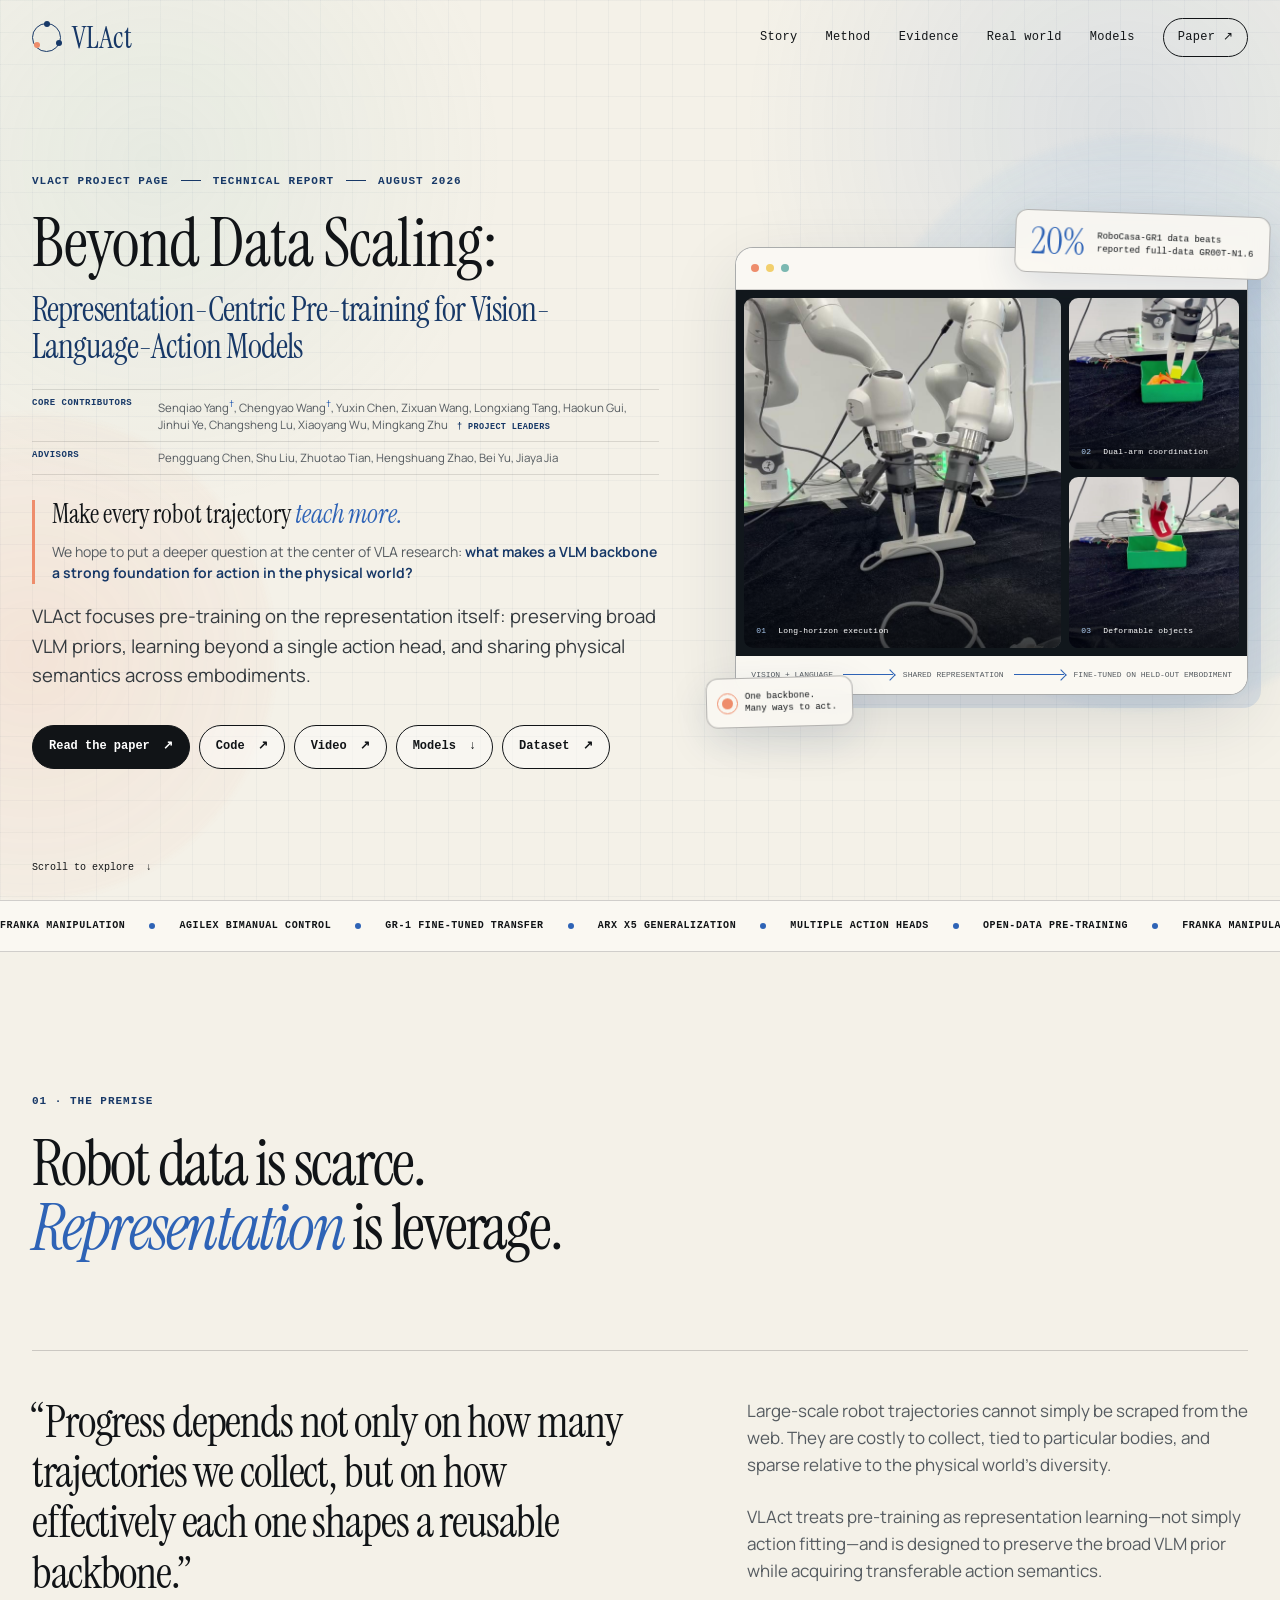
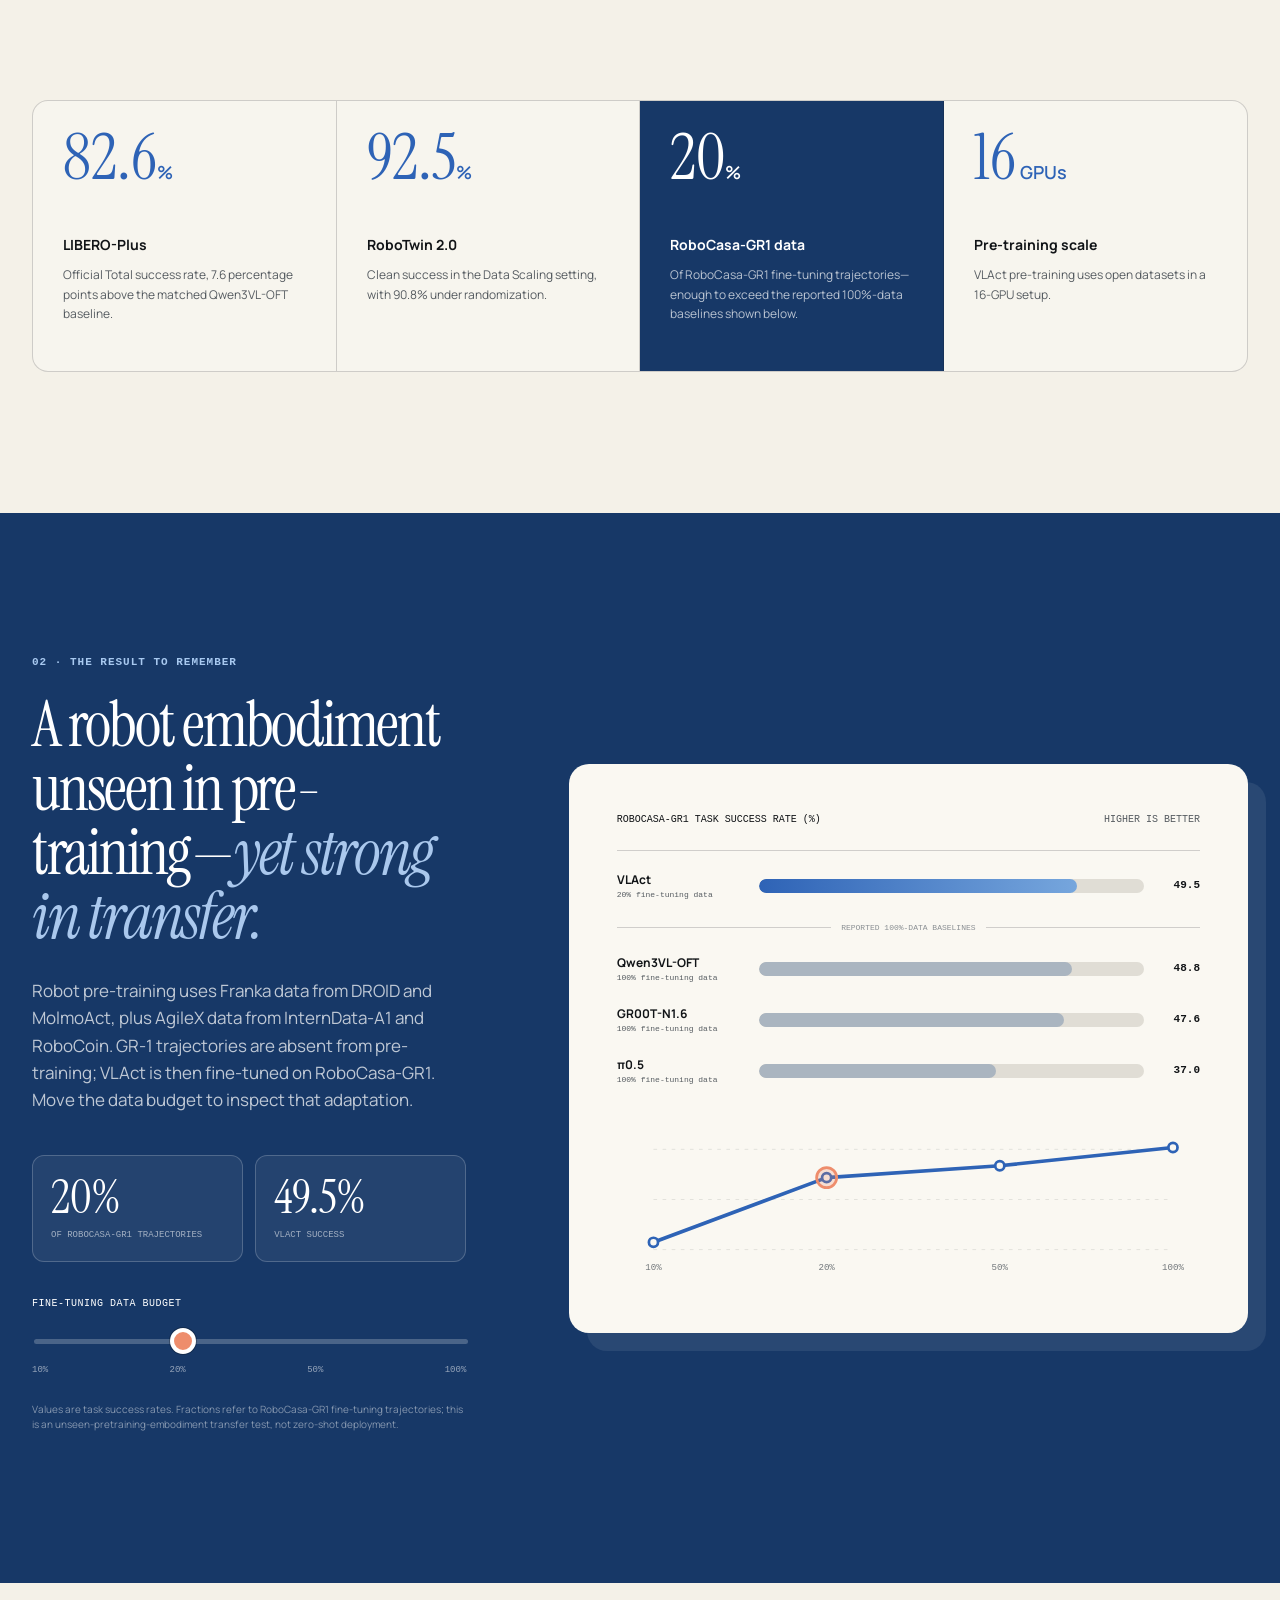
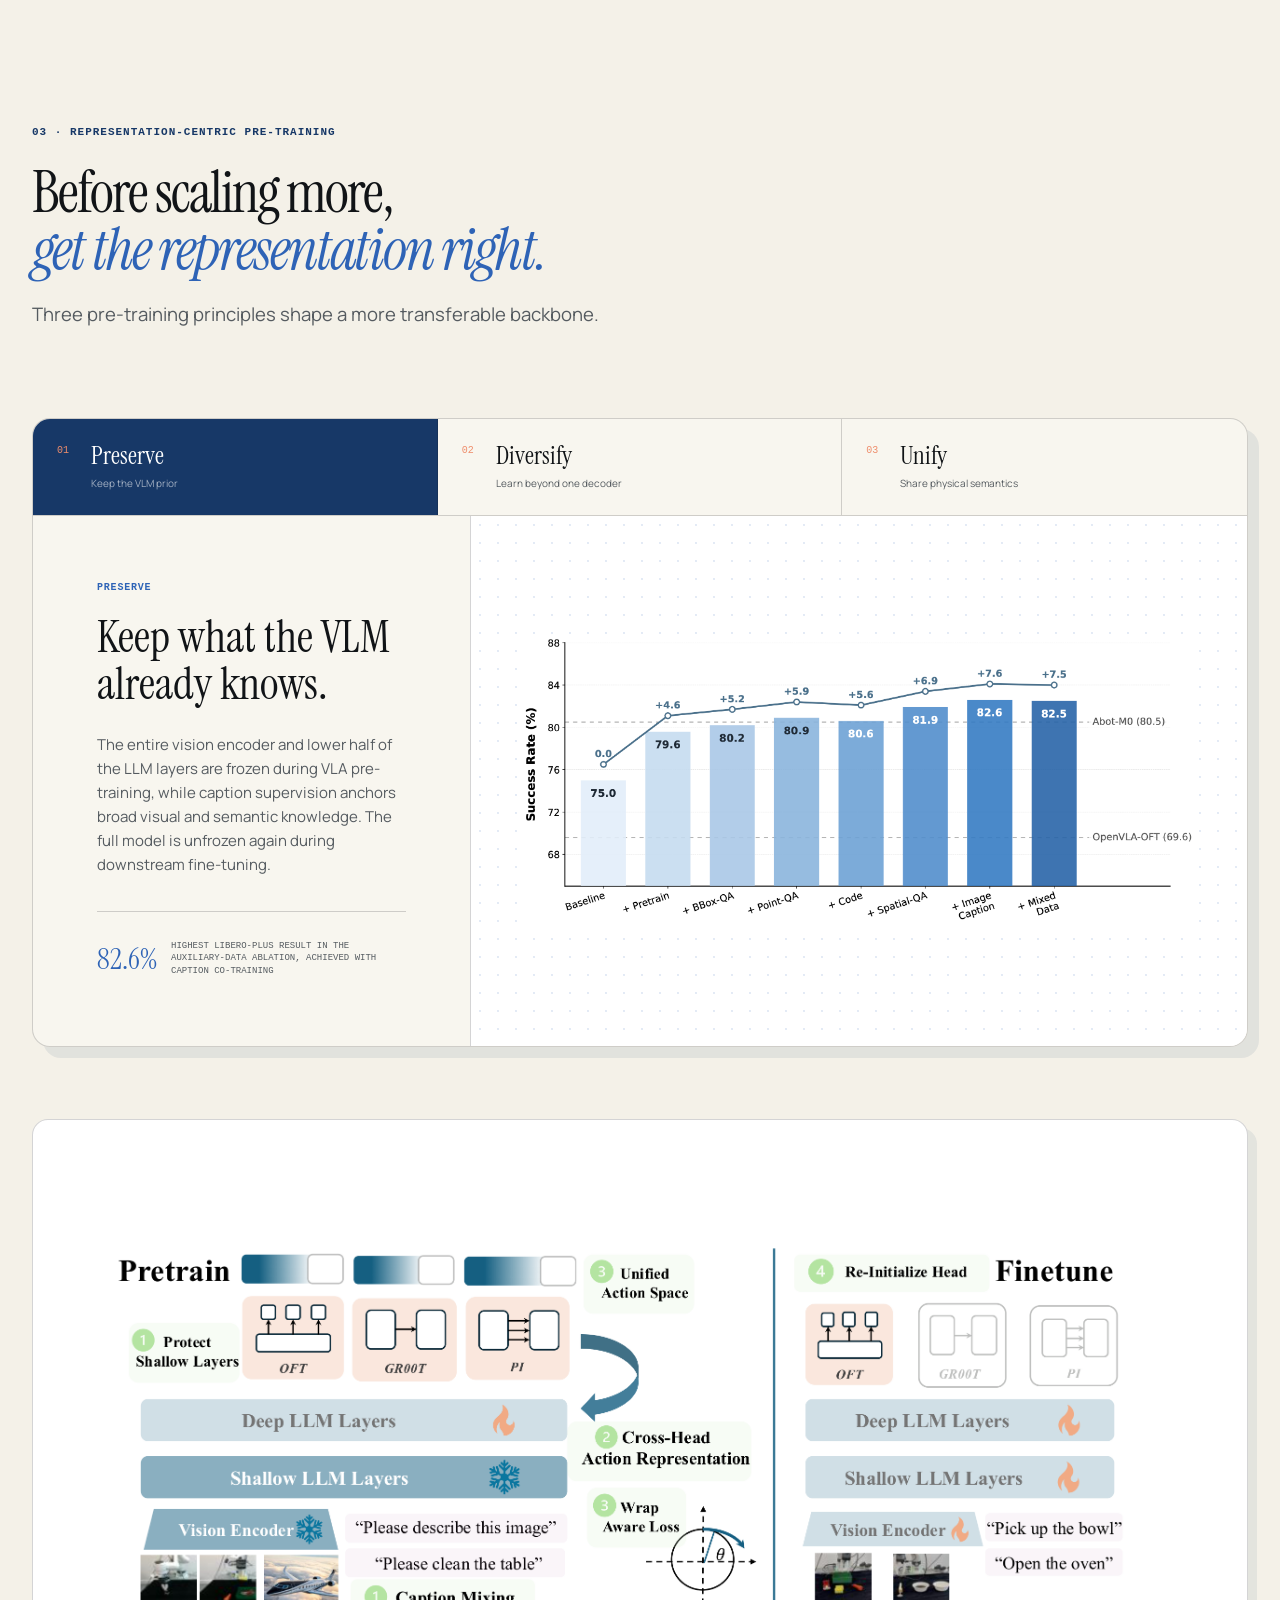
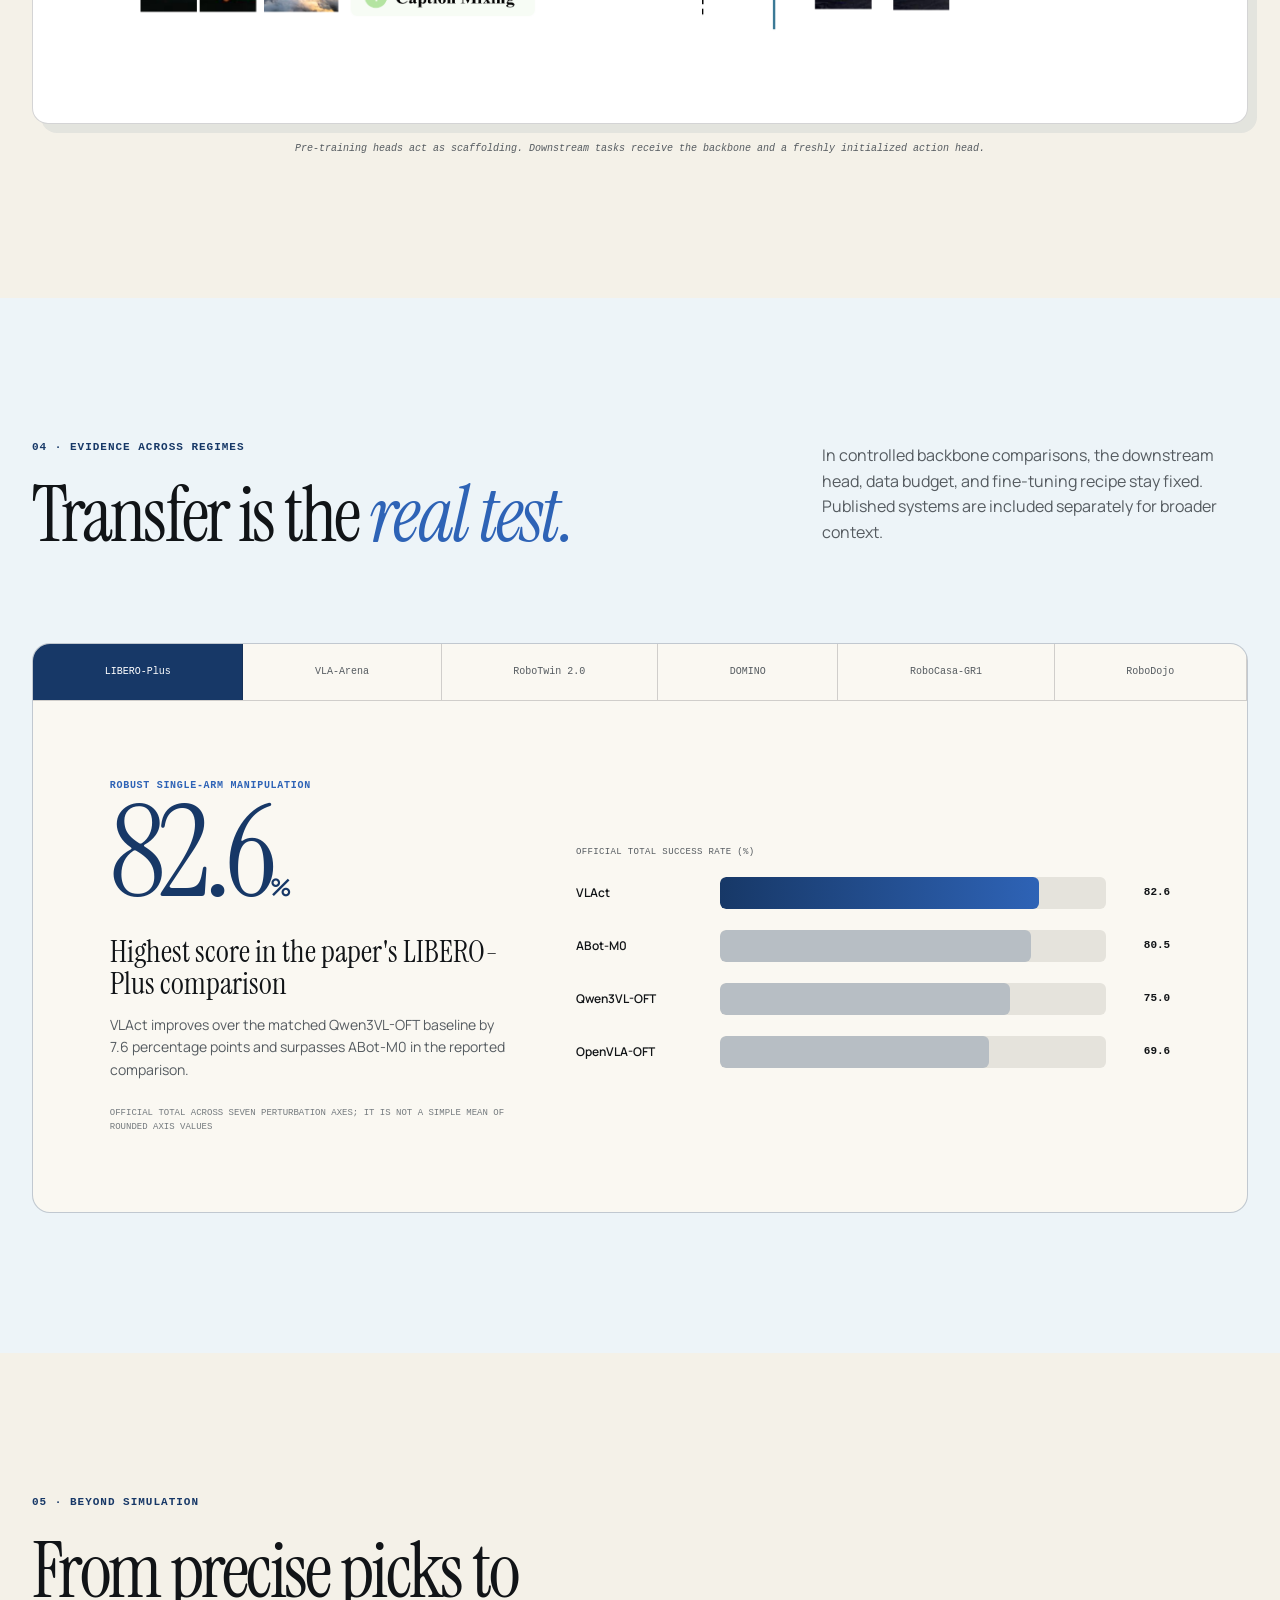
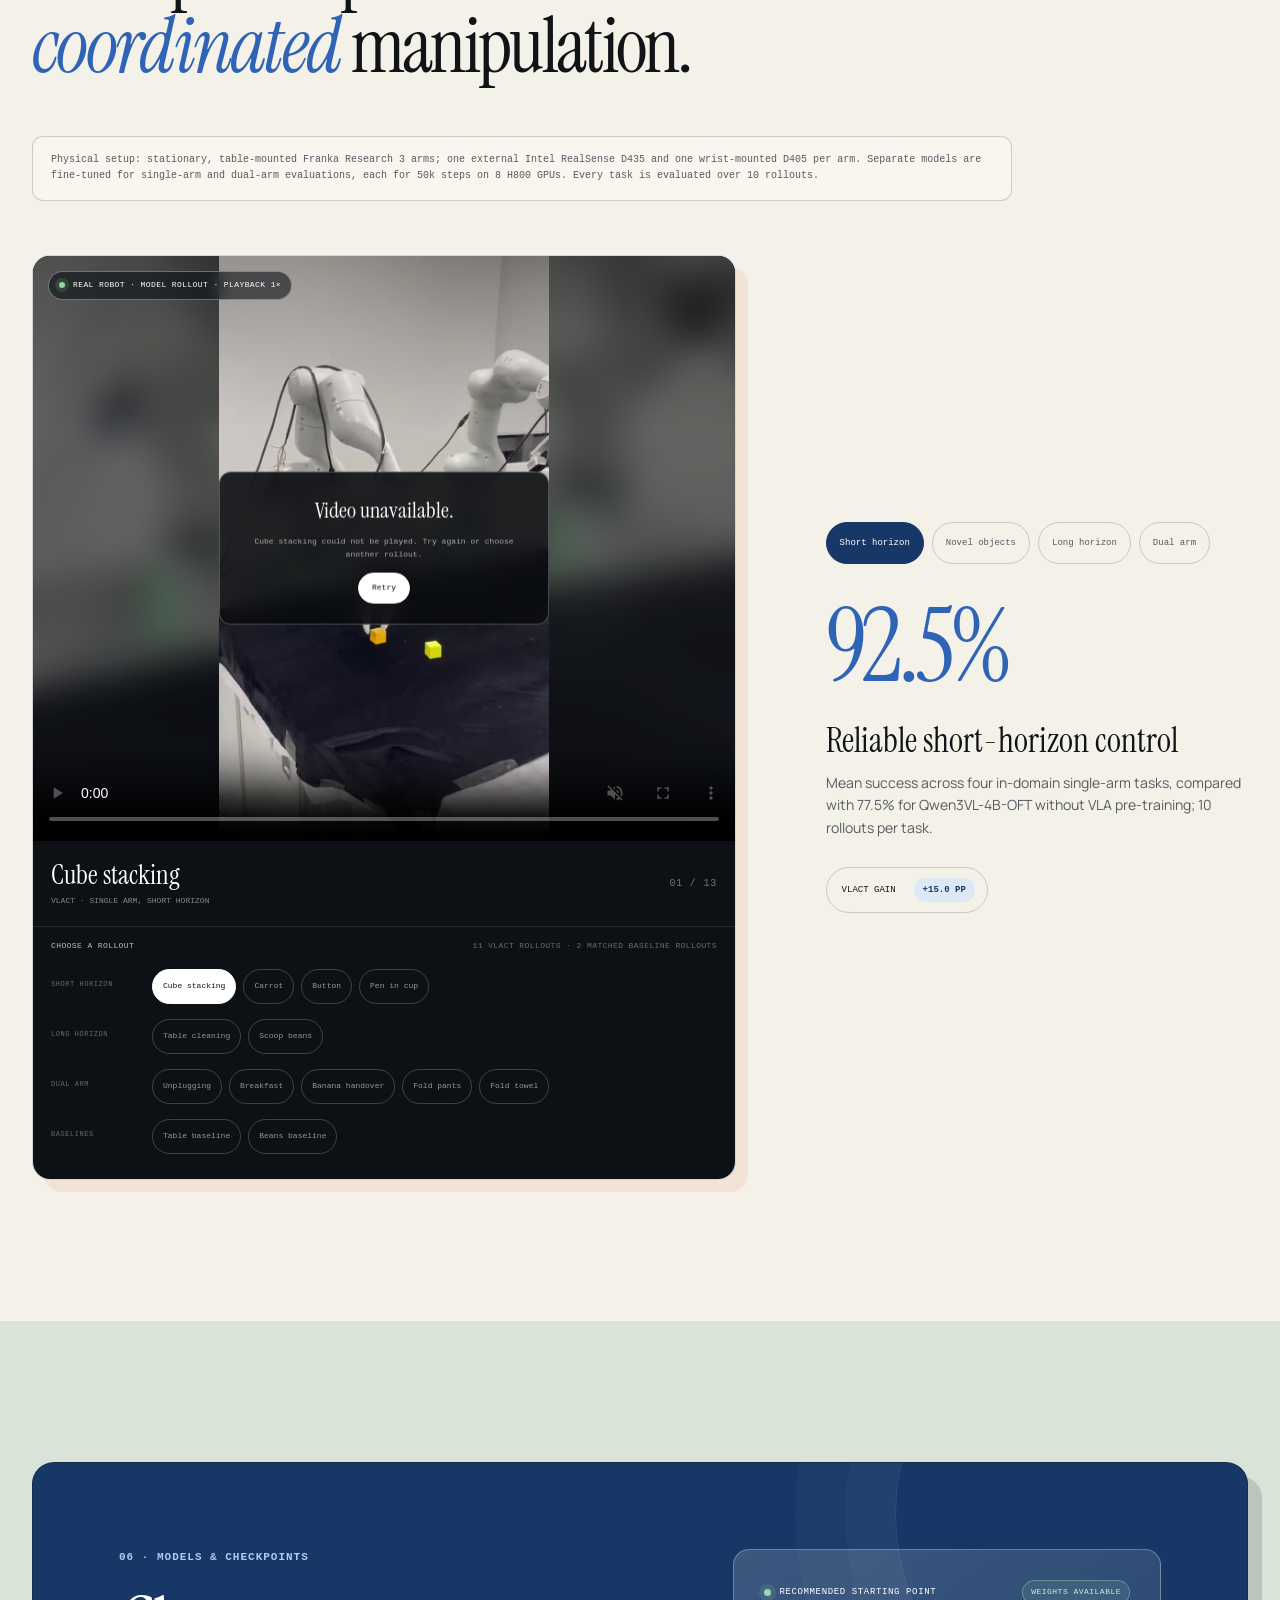
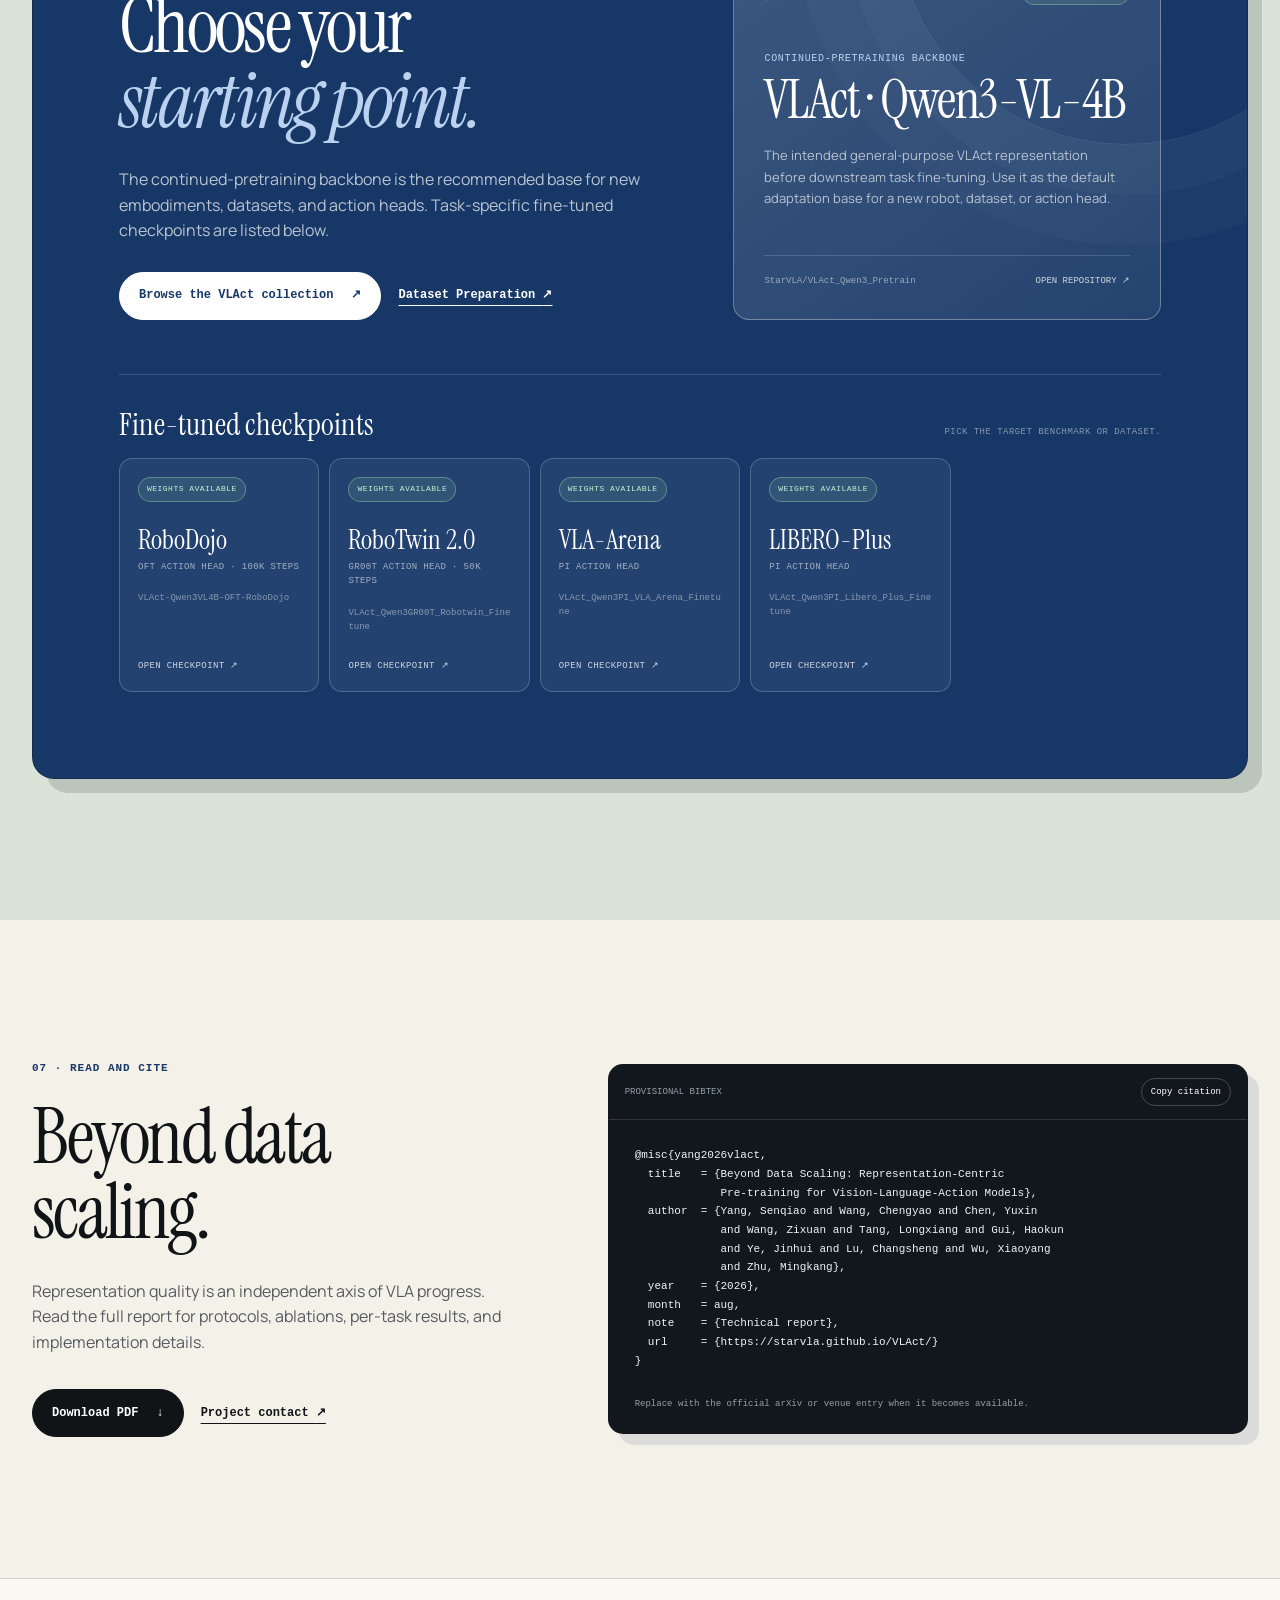
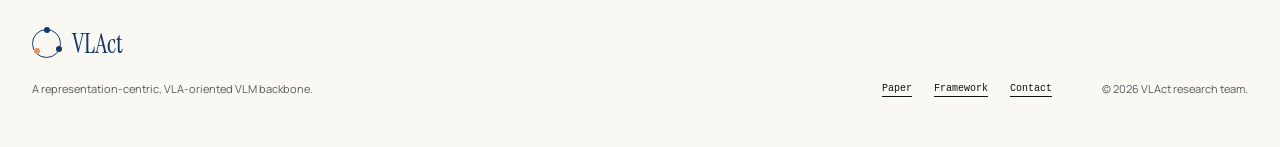
==== commit 3d1f5c8e: "Deploy redesigned VLAct project page" ====
--- a/index.html
+++ b/index.html
@@ -1,1347 +1,741 @@
 <!doctype html>
 <html lang="en">
   <head>
-    <meta charset="UTF-8" />
-    <meta name="viewport" content="width=device-width, initial-scale=1.0" />
+    <meta charset="utf-8" />
+    <meta name="viewport" content="width=device-width, initial-scale=1" />
     <meta
       name="description"
-      content="VLAct: a representation-centric pre-training recipe that turns a fixed robot-data budget into a transferable Vision-Language-Action backbone. 82.6% on LIBERO-Plus, 53.4% on VLA-Arena, 92.5% on RoboTwin 2.0, with fully open-source data and 16 GPUs."
+      content="VLAct studies how representation-centric pre-training can make VLM backbones stronger foundations for action in the physical world."
     />
-    <meta
-      name="author"
-      content="Senqiao Yang, Chengyao Wang, Yuxin Chen, Zixuan Wang, Longxiang Tang, Haokun Gui, Jinhui Ye, Changsheng Lu, Xiaoyang Wu, Mingkang Zhu"
-    />
-    <meta name="theme-color" content="#173b78" />
-    <link rel="canonical" href="https://starvla.github.io/VLAct/" />
-    <link rel="icon" type="image/svg+xml" href="./static/favicon.svg" />
-
-    <meta property="og:type" content="website" />
-    <meta property="og:url" content="https://starvla.github.io/VLAct/" />
-    <meta
-      property="og:title"
-      content="VLAct — Beyond Data Scaling: Representation-Centric Pre-training for Vision-Language-Action Models"
-    />
+    <meta name="theme-color" content="#f4f1e8" />
+    <meta property="og:type" content="article" />
+    <meta property="og:title" content="VLAct — Beyond Data Scaling" />
     <meta
       property="og:description"
-      content="Representation-centric VLA pre-training: preserve the VLM prior, co-supervise multiple continuous action heads, and share action semantics across embodiments."
+      content="Make every robot trajectory teach more—and ask what makes a VLM backbone a strong foundation for action in the physical world."
     />
-    <meta property="og:image" content="https://starvla.github.io/VLAct/static/figures/teaser.png" />
+    <meta property="og:url" content="https://starvla.github.io/VLAct/" />
+    <meta property="og:image" content="https://starvla.github.io/VLAct/assets/og-card.png" />
+    <meta property="og:image:width" content="1200" />
+    <meta property="og:image:height" content="630" />
+    <meta property="og:image:alt" content="VLAct — Beyond Data Scaling: Representation-Centric Pre-training for Vision-Language-Action Models" />
+    <meta property="og:site_name" content="VLAct" />
     <meta name="twitter:card" content="summary_large_image" />
-    <meta
-      name="twitter:title"
-      content="VLAct — Beyond Data Scaling: Representation-Centric VLA Pre-training"
-    />
+    <meta name="twitter:title" content="VLAct — Beyond Data Scaling" />
     <meta
       name="twitter:description"
-      content="82.6% LIBERO-Plus, 53.4% VLA-Arena, 92.5% RoboTwin 2.0 — with fully open-source data and a 16-GPU setup."
+      content="What makes a VLM backbone a strong foundation for action in the physical world? VLAct looks beyond data scaling."
     />
-    <meta name="twitter:image" content="https://starvla.github.io/VLAct/static/figures/teaser.png" />
-
-    <title>VLAct | Beyond Data Scaling: Representation-Centric VLA Pre-training</title>
-    <link rel="stylesheet" href="./static/css/styles.css" />
+    <meta name="twitter:image" content="https://starvla.github.io/VLAct/assets/og-card.png" />
+    <link rel="canonical" href="https://starvla.github.io/VLAct/" />
+    <link rel="icon" href="assets/favicon.svg" type="image/svg+xml" />
+    <link rel="preconnect" href="https://fonts.googleapis.com" />
+    <link rel="preconnect" href="https://fonts.gstatic.com" crossorigin />
+    <link
+      href="https://fonts.googleapis.com/css2?family=Instrument+Serif:ital@0;1&amp;family=Manrope:wght@400;500;600;700&amp;display=swap"
+      rel="stylesheet"
+    />
+    <link rel="stylesheet" href="styles.css" />
+    <title>VLAct — Beyond Data Scaling</title>
+    <script type="application/ld+json">
+      {
+        "@context": "https://schema.org",
+        "@type": "ScholarlyArticle",
+        "headline": "Beyond Data Scaling: Representation-Centric Pre-training for Vision-Language-Action Models",
+        "url": "https://starvla.github.io/VLAct/",
+        "image": "https://starvla.github.io/VLAct/assets/og-card.png",
+        "author": [
+          { "@type": "Person", "name": "Senqiao Yang" },
+          { "@type": "Person", "name": "Chengyao Wang" },
+          { "@type": "Person", "name": "Yuxin Chen" },
+          { "@type": "Person", "name": "Zixuan Wang" },
+          { "@type": "Person", "name": "Longxiang Tang" },
+          { "@type": "Person", "name": "Haokun Gui" },
+          { "@type": "Person", "name": "Jinhui Ye" },
+          { "@type": "Person", "name": "Changsheng Lu" },
+          { "@type": "Person", "name": "Xiaoyang Wu" },
+          { "@type": "Person", "name": "Mingkang Zhu" }
+        ],
+        "description": "VLAct studies how representation-centric pre-training can make VLM backbones stronger foundations for action in the physical world."
+      }
+    </script>
   </head>
   <body>
-    <a class="skip-link" href="#abstract">Skip to content</a>
-
-    <nav class="site-nav" aria-label="Section navigation">
-      <div class="site-nav-inner">
-        <span class="site-nav-mark">VLAct</span>
-        <div class="site-nav-links">
-          <a href="#abstract">Abstract</a>
-          <a href="#highlights">Highlights</a>
-          <a href="#motivation">Motivation</a>
-          <a href="#pilot">Pilot Study</a>
-          <a href="#method">Method</a>
-          <a href="#results">Results</a>
-          <a href="#transfer">Unseen Embodiments</a>
-          <a href="#real-world">Real Robots</a>
-          <a href="#demos">Demos</a>
-          <a href="#ablations">Ablations</a>
-          <a href="#bibtex">BibTeX</a>
+    <div class="scroll-progress" aria-hidden="true"><span></span></div>
+    <a class="skip-link" href="#main-content">Skip to content</a>
+
+    <header class="site-header" data-header>
+      <a class="wordmark" href="#top" aria-label="VLAct home">
+        <span class="wordmark-mark" aria-hidden="true">
+          <span></span><span></span><span></span>
+        </span>
+        <span>VLAct</span>
+      </a>
+
+      <button class="nav-toggle" type="button" aria-expanded="false" aria-controls="site-nav">
+        <span class="sr-only">Toggle navigation</span>
+        <span></span><span></span>
+      </button>
+
+      <nav class="site-nav" id="site-nav" aria-label="Primary navigation">
+        <a href="#story">Story</a>
+        <a href="#method">Method</a>
+        <a href="#evidence">Evidence</a>
+        <a href="#real-world">Real world</a>
+        <a href="#open">Models</a>
+        <a class="nav-paper" href="assets/VLAct.pdf">Paper <span aria-hidden="true">↗</span></a>
+      </nav>
+    </header>
+
+    <main id="main-content">
+      <section class="hero" id="top" data-section>
+        <div class="hero-aura hero-aura-one" aria-hidden="true"></div>
+        <div class="hero-aura hero-aura-two" aria-hidden="true"></div>
+
+        <div class="hero-copy reveal">
+          <p class="eyebrow"><span>VLAct project page</span><span>Technical report</span><span>August 2026</span></p>
+          <h1>
+            <span class="hero-title-main">Beyond Data Scaling:</span>
+            <span class="hero-title-sub">Representation-Centric Pre-training for Vision-Language-Action Models</span>
+          </h1>
+
+          <div class="hero-credits" role="group" aria-label="Project contributors">
+            <p class="credit-row">
+              <span class="credit-label">Core Contributors</span>
+              <span class="credit-names">
+                Senqiao Yang<sup>†</sup>, Chengyao Wang<sup>†</sup>, Yuxin Chen, Zixuan Wang,
+                Longxiang Tang, Haokun Gui, Jinhui Ye, Changsheng Lu, Xiaoyang Wu, Mingkang Zhu
+                <small>† Project Leaders</small>
+              </span>
+            </p>
+            <p class="credit-row">
+              <span class="credit-label">Advisors</span>
+              <span class="credit-names">Pengguang Chen, Shu Liu, Zhuotao Tian, Hengshuang Zhao, Bei Yu, Jiaya Jia</span>
+            </p>
+          </div>
+
+          <div class="hero-statement">
+            <p class="hero-slogan">
+              Make every robot trajectory <em>teach more.</em>
+            </p>
+            <p class="hero-community">
+              We hope to put a deeper question at the center of VLA research:
+              <strong>what makes a VLM backbone a strong foundation for action in the physical world?</strong>
+            </p>
+          </div>
+          <p class="hero-lede">
+            VLAct focuses pre-training on the representation itself: preserving broad VLM priors,
+            learning beyond a single action head, and sharing physical semantics across embodiments.
+          </p>
+
+          <nav class="hero-actions hero-resource-actions" aria-label="Project resources">
+            <a class="button button-primary" href="assets/VLAct.pdf">
+              Read the paper
+              <span aria-hidden="true">↗</span>
+            </a>
+            <a class="button button-secondary" href="https://github.com/starVLA/VLAct" target="_blank" rel="noreferrer">
+              Code <span aria-hidden="true">↗</span>
+            </a>
+            <a class="button button-secondary" href="https://youtu.be/aTrIbDQ7a2o" target="_blank" rel="noreferrer">
+              Video <span aria-hidden="true">↗</span>
+            </a>
+            <a class="button button-secondary" href="#open">
+              Models <span aria-hidden="true">↓</span>
+            </a>
+            <a class="button button-secondary" href="https://github.com/starVLA/VLAct/blob/main/scripts/run_scripts/Pretrain/README.md" target="_blank" rel="noreferrer">
+              Dataset <span aria-hidden="true">↗</span>
+            </a>
+          </nav>
+        </div>
+
+        <div class="hero-visual reveal" data-tilt>
+          <div class="visual-browser">
+            <div class="visual-browser-bar" aria-hidden="true">
+              <span></span><span></span><span></span>
+              <p>representation / generalization</p>
+            </div>
+            <div class="hero-media-grid" role="group" aria-label="VLAct real-robot demonstrations">
+              <figure class="hero-shot hero-shot-main">
+                <img src="assets/rollouts/table/5.jpg" alt="A Franka robot completing a long-horizon table-cleaning task" />
+                <figcaption><span>01</span> Long-horizon execution</figcaption>
+              </figure>
+              <figure class="hero-shot">
+                <img src="assets/rollouts/breakfast/4.jpg" alt="Two Franka arms coordinating during breakfast preparation" />
+                <figcaption><span>02</span> Dual-arm coordination</figcaption>
+              </figure>
+              <figure class="hero-shot">
+                <img src="assets/rollouts/pants/4.jpg" alt="Two Franka arms folding a pair of pants" />
+                <figcaption><span>03</span> Deformable objects</figcaption>
+              </figure>
+            </div>
+            <div class="hero-trajectory" aria-hidden="true">
+              <span>Vision + language</span><i></i><span>Shared representation</span><i></i><span>Fine-tuned on held-out embodiment</span>
+            </div>
+          </div>
+
+          <div class="floating-note floating-note-top" aria-hidden="true">
+            <span class="floating-note-value">20%</span>
+            <span>RoboCasa-GR1 data beats<br />reported full-data GR00T-N1.6</span>
+          </div>
+          <div class="floating-note floating-note-bottom" aria-hidden="true">
+            <span class="pulse-dot"></span>
+            <span>One backbone.<br />Many ways to act.</span>
+          </div>
+        </div>
+
+        <a class="scroll-cue" href="#story">
+          <span>Scroll to explore</span>
+          <span aria-hidden="true">↓</span>
+        </a>
+      </section>
+
+      <div class="topic-marquee" role="region" aria-label="Research scope">
+        <div class="marquee-track">
+          <span>Franka manipulation</span><i></i>
+          <span>AgileX bimanual control</span><i></i>
+          <span>GR-1 fine-tuned transfer</span><i></i>
+          <span>ARX X5 generalization</span><i></i>
+          <span>Multiple action heads</span><i></i>
+          <span>Open-data pre-training</span><i></i>
+          <span aria-hidden="true">Franka manipulation</span><i aria-hidden="true"></i>
+          <span aria-hidden="true">AgileX bimanual control</span><i aria-hidden="true"></i>
+          <span aria-hidden="true">GR-1 fine-tuned transfer</span><i aria-hidden="true"></i>
+          <span aria-hidden="true">ARX X5 generalization</span><i aria-hidden="true"></i>
+          <span aria-hidden="true">Multiple action heads</span><i aria-hidden="true"></i>
+          <span aria-hidden="true">Open-data pre-training</span><i aria-hidden="true"></i>
         </div>
       </div>
-    </nav>
-
-    <main class="page-shell">
-      <header class="hero" aria-labelledby="page-title">
-        <div>
-          <p class="eyebrow">Representation-Centric VLA Pre-training</p>
-          <h1 id="page-title" class="paper-title">
-            <span class="title-main">Beyond Data Scaling</span>
-            <span class="title-sub">
-              Representation-Centric Pre-training for Vision-Language-Action Models
-              <span class="model-chip">VLAct</span>
-            </span>
-          </h1>
-
-          <div class="author-block">
-            <p class="author-list">
-              <span><a href="https://senqiaoyang.com/" target="_blank" rel="noopener">Senqiao Yang</a><sup>†</sup></span>
-              <span><a href="https://wcy1122.github.io/" target="_blank" rel="noopener">Chengyao Wang</a><sup>†</sup></span>
-              <span><a href="https://scholar.google.com/citations?user=fyewGpgAAAAJ&amp;hl=en" target="_blank" rel="noopener">Yuxin Chen</a></span>
-              <span><a href="https://vincent2311.github.io/" target="_blank" rel="noopener">Zixuan Wang</a></span>
-              <span><a href="https://scholar.google.com/citations?user=3oMQsq8AAAAJ&amp;hl=en" target="_blank" rel="noopener">Longxiang Tang</a></span>
-              <span><a href="https://haokungui.github.io/" target="_blank" rel="noopener">Haokun Gui</a></span>
-              <span><a href="https://jhuiye.com/" target="_blank" rel="noopener">Jinhui Ye</a></span>
-              <span><a href="https://alanlusun.github.io/" target="_blank" rel="noopener">Changsheng Lu</a></span>
-              <span><a href="https://xywu.me/" target="_blank" rel="noopener">Xiaoyang Wu</a></span>
-              <span><a href="https://scholar.google.com/citations?user=NL6EJ20AAAAJ" target="_blank" rel="noopener">Mingkang Zhu</a></span>
-            </p>
-            <p class="author-role">
-              <strong>Advisors:</strong>
-              <a href="https://scholar.google.com/citations?user=lMnVrgIAAAAJ" target="_blank" rel="noopener">Pengguang Chen</a> &middot; <a href="https://scholar.google.com/citations?user=BUEDUFkAAAAJ&amp;hl=en" target="_blank" rel="noopener">Shu Liu</a><sup>✉</sup> &middot; <a href="https://tianzhuotao.github.io/" target="_blank" rel="noopener">Zhuotao Tian</a> &middot;
-              <a href="https://www.cs.hku.hk/~hszhao/" target="_blank" rel="noopener">Hengshuang Zhao</a> &middot; <a href="https://www.cse.cuhk.edu.hk/~byu/" target="_blank" rel="noopener">Bei Yu</a> &middot; <a href="https://jiaya.me/home" target="_blank" rel="noopener">Jiaya Jia</a>
-            </p>
-            <p class="author-note">
-              <sup>†</sup> Project leaders &nbsp;&middot;&nbsp; <sup>✉</sup> Corresponding Authors
-            </p>
-          </div>
-
-          <nav class="link-row" aria-label="Project resources">
-            <a class="primary" href="./static/VLAct_paper.pdf" target="_blank" rel="noopener">
-              <span class="link-icon" aria-hidden="true">📄</span> Paper (PDF)
-            </a>
-            <a href="https://github.com/starVLA/VLAct" target="_blank" rel="noopener">
-              <span class="link-icon" aria-hidden="true">★</span> Project Repo
-            </a>
-            <a href="https://github.com/starVLA/starVLA" target="_blank" rel="noopener">
-              <span class="link-icon" aria-hidden="true">⌘</span> StarVLA Codebase
-            </a>
-            <span class="link-pill">arXiv <small>coming soon</small></span>
-            <span class="link-pill">Checkpoints <small>coming soon</small></span>
-            <a href="#bibtex"><span class="link-icon" aria-hidden="true">❝</span> BibTeX</a>
-          </nav>
-        </div>
-
-        <figure class="paper-figure hero-figure">
-          <img
-            class="paper-figure-media"
-            src="./static/figures/teaser.png"
-            alt="Overview of VLAct: naive VLA pre-training overfits to the pre-training scenario and generalizes poorly to new tasks, environments, embodiments, and action heads, while VLAct's representation-centric pre-training preserves the VLM representation, uses multi-head supervision, and a unified action representation, yielding stronger simulation and real-robot results."
-            width="2200"
-            height="954"
-            decoding="async"
-          />
+
+      <section class="section story-section" id="story" data-section>
+        <div class="section-heading reveal">
+          <p class="section-index">01 · The premise</p>
+          <h2>Robot data is scarce.<br /><em>Representation</em> is leverage.</h2>
+        </div>
+
+        <div class="story-grid">
+          <blockquote class="pull-quote reveal">
+            “Progress depends not only on how many trajectories we collect, but on how effectively
+            each one shapes a reusable backbone.”
+          </blockquote>
+          <div class="story-copy reveal">
+            <p>
+              Large-scale robot trajectories cannot simply be scraped from the web. They are costly
+              to collect, tied to particular bodies, and sparse relative to the physical world's diversity.
+            </p>
+            <p>
+              VLAct treats pre-training as representation learning—not simply action fitting—and is
+              designed to preserve the broad VLM prior while acquiring transferable action semantics.
+            </p>
+          </div>
+        </div>
+
+        <div class="metric-grid" role="group" aria-label="Headline results">
+          <article class="metric-card reveal">
+            <p class="metric-value"><span data-count="82.6" data-decimals="1">82.6</span><small>%</small></p>
+            <h3>LIBERO-Plus</h3>
+            <p>Official Total success rate, 7.6 percentage points above the matched Qwen3VL-OFT baseline.</p>
+          </article>
+          <article class="metric-card reveal">
+            <p class="metric-value"><span data-count="92.5" data-decimals="1">92.5</span><small>%</small></p>
+            <h3>RoboTwin 2.0</h3>
+            <p>Clean success in the Data Scaling setting, with 90.8% under randomization.</p>
+          </article>
+          <article class="metric-card metric-card-accent reveal">
+            <p class="metric-value"><span data-count="20" data-decimals="0">20</span><small>%</small></p>
+            <h3>RoboCasa-GR1 data</h3>
+            <p>Of RoboCasa-GR1 fine-tuning trajectories—enough to exceed the reported 100%-data baselines shown below.</p>
+          </article>
+          <article class="metric-card reveal">
+            <p class="metric-value"><span data-count="16" data-decimals="0">16</span><small> GPUs</small></p>
+            <h3>Pre-training scale</h3>
+            <p>VLAct pre-training uses open datasets in a 16-GPU setup.</p>
+          </article>
+        </div>
+      </section>
+
+      <section class="section transfer-section" id="transfer" data-section>
+        <div class="transfer-shell reveal">
+          <div class="transfer-copy">
+            <p class="section-index">02 · The result to remember</p>
+            <h2>A robot embodiment unseen in pre-training—<em>yet strong in transfer.</em></h2>
+            <p>
+              Robot pre-training uses Franka data from DROID and MolmoAct, plus AgileX data from
+              InternData-A1 and RoboCoin. GR-1 trajectories are absent from pre-training; VLAct is
+              then fine-tuned on RoboCasa-GR1. Move the data budget to inspect that adaptation.
+            </p>
+
+            <div class="budget-readout" aria-live="polite">
+              <div>
+                <span id="budget-percent">20%</span>
+                <small>of RoboCasa-GR1 trajectories</small>
+              </div>
+              <div>
+                <span id="budget-score">49.5%</span>
+                <small>VLAct success</small>
+              </div>
+            </div>
+
+            <div class="slider-wrap">
+              <label for="data-budget">Fine-tuning data budget</label>
+              <input id="data-budget" type="range" min="0" max="3" step="1" value="1" />
+              <div class="slider-labels" aria-hidden="true">
+                <span>10%</span><span>20%</span><span>50%</span><span>100%</span>
+              </div>
+            </div>
+
+            <p class="fine-print">
+              Values are task success rates. Fractions refer to RoboCasa-GR1 fine-tuning trajectories;
+              this is an unseen-pretraining-embodiment transfer test, not zero-shot deployment.
+            </p>
+          </div>
+
+          <div class="transfer-chart" role="group" aria-label="RoboCasa-GR1 success comparison">
+            <div class="chart-head">
+              <p>RoboCasa-GR1 task success rate (%)</p>
+              <span>Higher is better</span>
+            </div>
+            <div class="chart-row chart-row-primary">
+              <div class="chart-label">
+                <strong>VLAct</strong>
+                <span id="budget-label">20% fine-tuning data</span>
+              </div>
+              <div class="bar-track"><span id="vlact-bar" style="--bar-width: 82.5%"></span></div>
+              <strong id="vlact-bar-value">49.5</strong>
+            </div>
+            <div class="chart-divider"><span>reported 100%-data baselines</span></div>
+            <div class="chart-row">
+              <div class="chart-label"><strong>Qwen3VL-OFT</strong><span>100% fine-tuning data</span></div>
+              <div class="bar-track"><span style="--bar-width: 81.33%"></span></div>
+              <strong>48.8</strong>
+            </div>
+            <div class="chart-row">
+              <div class="chart-label"><strong>GR00T-N1.6</strong><span>100% fine-tuning data</span></div>
+              <div class="bar-track"><span style="--bar-width: 79.33%"></span></div>
+              <strong>47.6</strong>
+            </div>
+            <div class="chart-row">
+              <div class="chart-label"><strong>π0.5</strong><span>100% fine-tuning data</span></div>
+              <div class="bar-track"><span style="--bar-width: 61.67%"></span></div>
+              <strong>37.0</strong>
+            </div>
+
+            <svg class="transfer-line" viewBox="0 0 640 170" role="img" aria-labelledby="transfer-line-title">
+              <title id="transfer-line-title">VLAct task success rises from 41.42 percent at 10 percent data to 54.0 percent at full data.</title>
+              <path class="line-grid" d="M40 30H610 M40 85H610 M40 140H610" />
+              <polyline points="40,132 230,61 420,48 610,28" />
+              <circle cx="40" cy="132" r="5" />
+              <circle cx="230" cy="61" r="5" />
+              <circle cx="420" cy="48" r="5" />
+              <circle cx="610" cy="28" r="5" />
+              <circle class="active-point" id="active-point" cx="230" cy="61" r="11" />
+              <g aria-hidden="true">
+                <text x="40" y="162">10%</text>
+                <text x="230" y="162">20%</text>
+                <text x="420" y="162">50%</text>
+                <text x="610" y="162">100%</text>
+              </g>
+            </svg>
+          </div>
+        </div>
+      </section>
+
+      <section class="section method-section" id="method" data-section>
+        <div class="section-heading reveal">
+          <p class="section-index">03 · Representation-centric pre-training</p>
+          <h2>Before scaling more,<br /><em>get the representation right.</em></h2>
+          <p class="method-heading-note">Three pre-training principles shape a more transferable backbone.</p>
+        </div>
+
+        <div class="method-explorer reveal">
+          <div class="method-tabs" role="tablist" aria-label="VLAct method components">
+            <button id="tab-preserve" type="button" role="tab" aria-selected="true" aria-controls="panel-preserve" data-method="preserve">
+              <span>01</span>
+              <strong>Preserve</strong>
+              <small>Keep the VLM prior</small>
+            </button>
+            <button id="tab-diversify" type="button" role="tab" aria-selected="false" aria-controls="panel-diversify" data-method="diversify">
+              <span>02</span>
+              <strong>Diversify</strong>
+              <small>Learn beyond one decoder</small>
+            </button>
+            <button id="tab-unify" type="button" role="tab" aria-selected="false" aria-controls="panel-unify" data-method="unify">
+              <span>03</span>
+              <strong>Unify</strong>
+              <small>Share physical semantics</small>
+            </button>
+          </div>
+
+          <div class="method-panels">
+            <div class="method-panel is-active" id="panel-preserve" role="tabpanel" aria-labelledby="tab-preserve" data-panel="preserve">
+              <div class="method-panel-copy">
+                <p class="method-kicker">Preserve</p>
+                <h3>Keep what the VLM already knows.</h3>
+                <p>
+                  The entire vision encoder and lower half of the LLM layers are frozen during VLA
+                  pre-training, while caption supervision anchors broad visual and semantic knowledge.
+                  The full model is unfrozen again during downstream fine-tuning.
+                </p>
+                <div class="method-note"><strong>82.6%</strong><span>highest LIBERO-Plus result in the auxiliary-data ablation, achieved with caption co-training</span></div>
+              </div>
+              <button class="method-figure figure-button" type="button" data-zoom="assets/caption-mix.png" data-zoom-title="Caption-data ablation">
+                <img src="assets/caption-mix.png" alt="Ablation showing the effect of different vision-language data mixtures" loading="lazy" />
+                <span class="zoom-hint">Open figure <span aria-hidden="true">↗</span></span>
+              </button>
+            </div>
+
+            <div class="method-panel" id="panel-diversify" role="tabpanel" aria-labelledby="tab-diversify" data-panel="diversify" hidden>
+              <div class="method-panel-copy">
+                <p class="method-kicker">Diversify</p>
+                <h3>Learn actions—not one decoder.</h3>
+                <p>
+                  OFT, PI, and GR00T jointly supervise the same backbone. Those pre-training heads are
+                  discarded, and a freshly initialized task-specific head is attached during fine-tuning.
+                </p>
+                <div class="method-note"><strong>3 heads</strong><span>one shared latent representation</span></div>
+              </div>
+              <button class="method-figure figure-button" type="button" data-zoom="assets/head-transfer.png" data-zoom-title="Action-head transfer study">
+                <img src="assets/head-transfer.png" alt="Bar charts showing how pre-training action heads affect downstream transfer" loading="lazy" />
+                <span class="zoom-hint">Open figure <span aria-hidden="true">↗</span></span>
+              </button>
+            </div>
+
+            <div class="method-panel" id="panel-unify" role="tabpanel" aria-labelledby="tab-unify" data-panel="unify" hidden>
+              <div class="method-panel-copy">
+                <p class="method-kicker">Unify</p>
+                <h3>Share semantics without pretending robots are identical.</h3>
+                <p>
+                  Comparable controls such as gripper motion share coordinates. Incompatible arm
+                  dimensions remain separate and masked, with wrap-aware loss for periodic joints.
+                </p>
+                <div class="method-note"><strong>Shared meaning</strong><span>only where the physics agrees</span></div>
+              </div>
+              <button class="method-figure figure-button" type="button" data-zoom="assets/action-space.png" data-zoom-title="Partially unified action representation">
+                <img src="assets/action-space.png" alt="Comparison of separate, naively unified, and partially unified action representations" loading="lazy" />
+                <span class="zoom-hint">Open figure <span aria-hidden="true">↗</span></span>
+              </button>
+            </div>
+          </div>
+        </div>
+
+        <figure class="full-figure reveal">
+          <button class="figure-button" type="button" data-zoom="assets/method.png" data-zoom-title="VLAct pre-training and fine-tuning recipe">
+            <img src="assets/method.png" alt="Overview of the VLAct pre-training and fine-tuning recipe" loading="lazy" />
+            <span class="zoom-hint">Open figure <span aria-hidden="true">↗</span></span>
+          </button>
           <figcaption>
-            <strong>Overview of VLAct.</strong> VLAct adopts representation-centric pre-training to
-            learn generalizable action-aware representations across tasks, embodiments,
-            environments, and action heads.
-          </figcaption>
-        </figure>
-      </header>
-
-      <!-- ============================================================ ABSTRACT -->
-      <section class="section" id="abstract" aria-labelledby="abstract-title">
-        <div class="section-heading">
-          <h2 id="abstract-title">Abstract</h2>
-        </div>
-        <div class="abstract-grid">
-          <article class="abstract-card">
-            <p>
-              Scaling robot data is crucial for building generalist Vision-Language-Action (VLA)
-              models, yet robot trajectories are fundamentally harder to scale than web-scale
-              image-text data because they require embodied collection and sparsely cover the
-              physical world. This makes representation quality a central bottleneck: under a fixed
-              robot-data budget, VLA pre-training must convert limited trajectories into
-              transferable visual-action knowledge, rather than merely fit actions.
-            </p>
-            <p>
-              We propose <strong>VLAct</strong>, a VLA-oriented VLM backbone trained with a
-              representation-centric pre-training recipe. VLAct preserves the broad VLM prior,
-              avoids over-specializing the backbone to a single action head, and encourages shared
-              action semantics across embodiments through VLM-prior preservation, multi-head
-              continuous action co-supervision, and a partially unified cross-embodiment action
-              layout, while leaving downstream users free to attach task-specific action heads
-              during fine-tuning.
-            </p>
-            <p>
-              Across multi-embodiment simulation benchmarks, real-world robot experiments, and
-              unseen-embodiment transfer, VLAct consistently improves downstream performance under
-              fixed fine-tuning protocols. On LIBERO-Plus and RoboTwin&nbsp;2.0, VLAct surpasses
-              large-scale industrial VLA systems such as ABot-M0 and LingBot-VLA, achieving 82.6%
-              and 92.5% success, respectively. On the recently published RoboDojo simulation
-              benchmark, VLAct achieves a 10.66 average score and 7.60% success rate, ranking sixth
-              among all policies by success rate. It outperforms all explicitly designated
-              world-action-model (WAM) entries on both metrics, as well as several
-              industry-developed systems. Most notably, on RoboCasa-GR1, a humanoid embodiment
-              never seen during pre-training, <strong>VLAct with only 20% of downstream
-              trajectories already outperforms the full-data GR00T-N1.6 baseline.</strong> These
-              results are obtained using fully open-source data and only a <strong>16-GPU</strong>
-              training setup, showing that representation-centric pre-training can deliver highly
-              competitive performance under a modest compute budget and is an important independent
-              axis of VLA progress beyond data scaling.
-            </p>
-            <p>All models and training pipelines will be open-sourced.</p>
-          </article>
-        </div>
-      </section>
-
-      <!-- =========================================================== HIGHLIGHTS -->
-      <section class="section" id="highlights" aria-labelledby="highlights-title">
-        <div class="section-heading">
-          <h2 id="highlights-title">Highlights at a Glance</h2>
-        </div>
-        <div class="highlight-grid">
-          <article class="highlight-card">
-            <span class="highlight-tag">H1</span>
-            <h3>Representation-centric pre-training</h3>
-            <p>
-              VLAct preserves VLM priors, diversifies action-head supervision, and shares action
-              semantics across embodiments.
-            </p>
-          </article>
-          <article class="highlight-card">
-            <span class="highlight-tag">H2</span>
-            <h3>Strong across benchmarks</h3>
-            <p>
-              VLAct reaches <strong>82.6%</strong> on LIBERO-Plus, <strong>53.4%</strong> on
-              VLA-Arena, and <strong>92.5%</strong> on RoboTwin&nbsp;2.0.
-            </p>
-          </article>
-          <article class="highlight-card">
-            <span class="highlight-tag">H3</span>
-            <h3>Data-efficient embodiment transfer</h3>
-            <p>
-              With only <strong>20%</strong> of RoboCasa-GR1 trajectories, VLAct reaches
-              <strong>49.5%</strong>, exceeding full-data GR00T-N1.6 at 47.6%.
-            </p>
-          </article>
-          <article class="highlight-card">
-            <span class="highlight-tag">H4</span>
-            <h3>Open and efficient scaling</h3>
-            <p>
-              With open data and <strong>16 GPUs</strong>, VLAct ranks sixth of 35 policies by
-              RoboDojo success and beats every designated WAM on both metrics.
-            </p>
-          </article>
-        </div>
-      </section>
-
-      <!-- =========================================================== MOTIVATION -->
-      <section class="section blog-section" id="motivation" aria-labelledby="motivation-title">
-        <div class="section-heading">
-          <h2 id="motivation-title">Why look beyond data scaling?</h2>
-        </div>
-        <article class="narrative-card">
-          <p>
-            Scaling data, model size, and training compute has been a central driver behind modern
-            foundation models. In language and vision, this scaling paradigm succeeds not simply
-            because web-scale corpora are large, but because they provide broad coverage of visual
-            and semantic variation. VLA models naturally aspire to the same paradigm: more robot
-            trajectories should, in principle, support more generalist robot policies. Yet robot
-            learning faces a qualitatively different scaling bottleneck.
-          </p>
-          <p>
-            Robot trajectories cannot be scraped from the web. They must be produced through
-            embodied execution in the physical world, often under human teleoperation or carefully
-            designed data-collection protocols. More importantly, the space that robot policies
-            must generalize over is combinatorial and continuous, spanning scenes, objects, task
-            goals, embodiments, and contact-rich dynamics. As a result, even very large robot
-            datasets remain sparse samples of the physical interaction space.
-          </p>
-          <p class="question-callout">
-            Given a fixed robot-data budget, how can VLA pre-training learn strong representations
-            that generalize beyond the trajectories on which they were trained?
-          </p>
-          <p>
-            This paper takes a representation-centric view of VLA pre-training. Rather than
-            treating robot pre-training merely as large-scale action fitting, we view it as a
-            process of distilling robot trajectories into reusable visual-action knowledge within
-            the backbone. A useful VLA backbone should not only predict the actions observed in the
-            pre-training data, but also internalize transferable priors about objects, affordances,
-            spatial relations, and action-conditioned physical interactions that downstream
-            policies can reuse across new tasks, scenes, and embodiments.
-          </p>
-          <p>
-            We identify <strong>three failure modes in naive VLA pre-training</strong>. First,
-            because robot trajectories are much narrower than the web-scale corpora used to train
-            VLMs, full end-to-end updating can erode broadly useful vision-language features.
-            Second, supervision from a single action head can over-specialize the backbone to that
-            head's decoding geometry, limiting transfer to alternative heads. Third,
-            embodiment-specific output spaces can weaken cross-embodiment sharing by representing
-            physically comparable actions, such as gripper opening and closing, through isolated
-            robot-specific heads.
-          </p>
-        </article>
-
-        <div class="insight-grid">
-          <article>
-            <span>01</span>
-            <h3>Preserve the VLM prior</h3>
-            <p>
-              VLAct preserves the VLM prior through shallow-layer protection and caption-data
-              mixing.
-            </p>
-          </article>
-          <article>
-            <span>02</span>
-            <h3>Reduce head specialization</h3>
-            <p>
-              VLAct prevents single-head over-specialization through multi-head continuous action
-              co-supervision.
-            </p>
-          </article>
-          <article>
-            <span>03</span>
-            <h3>Share embodiment semantics</h3>
-            <p>
-              VLAct encourages shared action semantics through a partially unified
-              cross-embodiment action layout with a wrap-aware loss for periodic joints.
-            </p>
-          </article>
-        </div>
-      </section>
-
-      <!-- ================================================================ PILOT -->
-      <section class="section blog-section" id="pilot" aria-labelledby="pilot-title">
-        <div class="section-heading">
-          <h2 id="pilot-title">Pilot Study: How Action Supervision Shapes VLA Backbones</h2>
-        </div>
-        <article class="narrative-card">
-          <p>
-            A central goal of VLA pre-training is to produce a reusable backbone, rather than a
-            policy initialization tied to one particular action head. In practice there is no
-            universally optimal action head: discrete token heads (FAST), regression heads (OFT),
-            flow-matching heads (PI), and diffusion-style continuous heads (GR00T) impose different
-            inductive biases. We isolate this action-head axis through controlled pilot experiments
-            on LIBERO-Plus and the RoboTwin-Clean setting. Fixing the VLM backbone to
-            Qwen3-VL-4B, we vary the action head used during pre-training and fine-tuning, and test
-            how different heads reshape the resulting backbone.
-          </p>
-
-          <article class="wide-result-card">
-            <figure class="paper-figure">
-              <img
-                class="paper-figure-media"
-                src="./static/figures/pilot_head_transfer.png"
-                alt="Bar chart. On LIBERO-Plus, FAST pre-training followed by FAST fine-tuning reaches 45.2 versus 61.4 from scratch, while FAST pre-training followed by a GR00T head reaches 76.7 versus 75.9 from scratch. On RoboTwin, OFT pre-training followed by OFT fine-tuning reaches 75.8 versus 61.7 from scratch, but the same OFT-pretrained backbone drops to 55.1 with a PI head and 28.9 with a GR00T head."
-                width="2000"
-                height="702"
-                loading="lazy"
-                decoding="async"
-              />
-            </figure>
-            <div class="wide-result-copy">
-              <h3>Action supervision reshapes VLA backbone representations</h3>
-              <p>
-                Keeping the VLM backbone fixed, we vary the action head used during pre-training
-                and fine-tuning. Discrete FAST supervision can transfer to a continuous GR00T head,
-                but retaining the FAST head suffers from discretization-induced information loss.
-                Continuous OFT supervision improves same-head fine-tuning, but transfers poorly to
-                other continuous heads, suggesting head-specific representation collapse rather
-                than a generally reusable action representation.
-              </p>
-            </div>
-          </article>
-
-          <div class="recipe-grid dense-grid" aria-label="Pilot study findings">
-            <article>
-              <h3>Discrete supervision transfers, but loses information</h3>
-              <p>
-                FAST supervision can inject transferable structure into the backbone: paired with a
-                continuous GR00T head, it slightly improves over from-scratch GR00T fine-tuning
-                (<strong>76.7</strong> vs. 75.9). But retaining the FAST head performs far worse
-                than continuous-head fine-tuning (<strong>45.2</strong> against 75.9 for a
-                from-scratch GR00T head), and FAST pre-training does not close that gap — it even
-                falls below a FAST head trained from scratch (61.4). Discrete action tokens teach
-                coarse action structure while losing the fine-grained temporal and amplitude
-                information that matters for manipulation.
-              </p>
-            </article>
-            <article>
-              <h3>Single-head continuous supervision collapses the geometry</h3>
-              <p>
-                OFT pre-training substantially improves downstream performance when the fine-tuning
-                head is also OFT (<strong>75.8</strong> vs. 61.7). This gain does not transfer: the
-                same backbone drops to <strong>55.1</strong> with a PI head and
-                <strong>28.9</strong> with a GR00T head. Action information may remain present, but
-                organized in a head-specific form other decoders cannot easily read. Strong
-                same-head performance therefore overstates backbone reusability.
-              </p>
-            </article>
-          </div>
-
-          <p class="takeaway-callout">
-            <strong>Analysis</strong>
-            Action supervision is not neutral: the pre-training head directly shapes the backbone
-            representation. A transferable VLA backbone should preserve fine-grained action
-            information <em>while</em> supporting multiple downstream heads — which motivates
-            VLAct's multi-head continuous co-supervision.
-          </p>
-        </article>
-      </section>
-
-      <!-- =============================================================== METHOD -->
-      <section class="section blog-section" id="method" aria-labelledby="method-title">
-        <div class="section-heading">
-          <h2 id="method-title">VLAct: Representation-Centric VLA Pre-training</h2>
-        </div>
-        <article class="narrative-card">
-          <p>
-            VLAct pre-trains a reusable VLA backbone from a VLM initialization. During
-            pre-training, it preserves the VLM prior by freezing the vision encoder and shallow LLM
-            layers, while mixing robot trajectories with caption data. Robot samples supervise the
-            shared backbone through multiple continuous action heads — OFT, PI, and GR00T — under a
-            partially unified action layout with masked inactive dimensions and wrap-aware losses.
-            These components are used <em>only</em> to shape the backbone: during fine-tuning we
-            discard the pre-training heads and caption stream, attach a freshly initialized
-            task-specific action head, and train under the same downstream setting as each
-            baseline.
-          </p>
-
-          <figure class="story-figure paper-figure">
-            <img
-              class="paper-figure-media"
-              src="./static/figures/method_overview.png"
-              alt="Diagram of the VLAct pipeline. During pre-training the vision encoder and shallow LLM layers are frozen while deep LLM layers are trained; caption data is mixed with robot trajectories; three action heads (OFT, GR00T, PI) are co-supervised from the same backbone latent; a unified action space and a wrap-aware loss handle cross-embodiment alignment. During fine-tuning the full backbone is unfrozen and a single freshly initialized head is attached."
-              width="2400"
-              height="918"
-              loading="lazy"
-              decoding="async"
-            />
-            <figcaption>
-              <strong>Overview of VLAct.</strong> During pre-training, ① VLAct preserves the VLM
-              prior through shallow-layer protection and caption mixing, ② uses multi-head
-              continuous supervision to avoid head-specific representation collapse, and ③ aligns
-              cross-embodiment action semantics with a unified action layout and wrap-aware loss.
-              During fine-tuning, ④ we reuse the pretrained backbone and freshly initialize the
-              task-specific action head.
-            </figcaption>
-          </figure>
-
-          <div class="recipe-grid dense-grid" aria-label="VLAct recipe, part one">
-            <article>
-              <h3>① Preserve the VLM representation</h3>
-              <p>
-                We freeze the entire vision encoder and the lower half of the LLM layers during VLA
-                pre-training, while updating the upper LLM layers and the action heads. This
-                protects low-level visual processing and early vision-language alignment while
-                letting upper layers adapt to action-conditioned reasoning. Caption-mixed
-                pre-training additionally anchors the backbone with dense supervision over objects,
-                attributes, spatial relations, and scene context. Freezing alone is worth
-                <strong>+3.7%</strong> on LIBERO-Plus and <strong>+3.4%</strong> on AgileX.
-              </p>
-            </article>
-            <article>
-              <h3>② Make action features reusable</h3>
-              <p>
-                We attach three representative continuous heads — OFT, PI, and GR00T — to the
-                shared backbone. Given the same vision-language input, the backbone produces one
-                latent <em>z</em>; each head receives the same <em>z</em> and predicts the same
-                ground-truth action chunk <em>a</em>, so the objective is simply
-                <code>L_OFT + L_PI + L_GR00T</code>. Because all heads share one backbone forward
-                pass, this adds only lightweight head-specific computation.
-              </p>
-            </article>
-          </div>
-
-          <div class="recipe-grid dense-grid" aria-label="VLAct recipe, part two">
-            <article>
-              <h3>③ Align embodiments only where semantics match</h3>
-              <p>
-                Gripper dimensions are shared across embodiments because open/close commands have
-                comparable semantics, while arm dimensions remain embodiment-specific when the
-                robots differ in kinematics or degrees of freedom. Each sample contributes loss
-                only on the active dimensions for its embodiment; inactive dimensions are masked
-                out. No embodiment adapter, routing module, or embodiment-conditioned decoder is
-                introduced.
-              </p>
-            </article>
-            <article>
-              <h3>④ Transfer only the backbone</h3>
-              <p>
-                The pre-training heads and auxiliary losses act as scaffolding: they shape the
-                backbone representation but are not part of the downstream model. For each
-                downstream task the desired continuous action head is attached and initialized from
-                scratch, so improvements reflect the learned representation rather than a
-                pre-adapted head.
-              </p>
-            </article>
-          </div>
-
-          <article class="wide-result-card unified-action-card">
-            <figure class="paper-figure">
-              <img
-                class="paper-figure-media"
-                src="./static/figures/unified_action_space.png"
-                alt="Three action-space designs. (a) Separate heads: one head per embodiment. (b) Unified head: a shared head where the lower-dimensional Franka action is padded to the AgileX dimension. (c) Unified action representation: a shared head whose coordinates are assigned by embodiment role, so gripper dimensions align across robots and unused arm dimensions are padded and masked."
-                width="2200"
-                height="496"
-                loading="lazy"
-                decoding="async"
-              />
-            </figure>
-            <div class="wide-result-copy">
-              <h3>Partially unified cross-embodiment action space</h3>
-              <p>
-                Different embodiments have different action spaces, and the common solution — one
-                head or output projector per robot type — hides shared action structure inside
-                embodiment-specific heads. VLAct instead uses one shared head over a
-                <strong>20-dimensional</strong> layout assigned by embodiment role: dims 1–6 and
-                7–12 are the left and right 6-DoF arms of bimanual robots (absolute joint angles),
-                dims 13–18 the 6-DoF delta end-effector pose of single-arm robots, dim 19 the
-                shared gripper coordinate, and dim 20 the right gripper. Each corpus keeps its
-                native low-level action convention.
-              </p>
-            </div>
-          </article>
-
-          <p class="takeaway-callout">
-            <strong>Wrap-aware loss</strong>
-            Standard regression treats 179° and −179° as 358° apart, though they are physically
-            only 2° apart. VLAct wraps absolute joint angles into [−π, π] and measures the
-            <em>residual</em> modulo 2π before the L1 penalty. The correction applies only to
-            periodic joint dimensions — gripper commands and delta end-effector translations are
-            excluded.
-          </p>
-        </article>
-      </section>
-
-      <!-- ============================================================== RESULTS -->
-      <section class="section blog-section" id="results" aria-labelledby="results-title">
-        <div class="section-heading">
-          <h2 id="results-title">Experiments</h2>
-        </div>
-        <article class="narrative-card">
-          <p>
-            VLAct is pre-trained on fully open-source robot datasets — DROID, InternData-A1,
-            RoboCoin, and MolmoAct — together with captioning data for VLM representation
-            preservation. We build on the
-            <a href="https://github.com/starVLA/starVLA" target="_blank" rel="noopener"
-              ><strong>StarVLA</strong></a
-            >
-            training codebase and use <strong>Qwen3-VL-4B</strong> as the base vision-language
-            backbone. All experiments run on <strong>16 GPUs</strong>.
-          </p>
-          <p>
-            To isolate the effect of backbone representation quality, we keep the downstream action
-            head, data budget, and fine-tuning recipe fixed, and replace only the pretrained
-            backbone. Under this controlled protocol, VLAct consistently improves over generic VLM
-            backbones and naive VLA-pretrained baselines.
-          </p>
-        </article>
-
-        <div class="metric-hero-grid">
-          <article class="metric-hero-card">
-            <span>LIBERO-Plus</span>
-            <strong>82.6%</strong>
-            <p>
-              Best overall score, improving over our strongest in-house baseline Qwen3VL-OFT by
-              <strong>7.6%</strong> (82.6 vs. 75.0). VLAct also surpasses ABot-M0, a large-scale
-              Alibaba VLA system, by <strong>2.1%</strong>.
-            </p>
-          </article>
-          <article class="metric-hero-card">
-            <span>VLA-Arena</span>
-            <strong>53.4%</strong>
-            <p>
-              Best score on every axis. VLAct improves over Qwen3-VL-OFT by <strong>20.0</strong>
-              points and over the strongest public baseline π<sub>0.5</sub> by
-              <strong>9.1</strong> points.
-            </p>
-          </article>
-          <article class="metric-hero-card">
-            <span>RoboTwin 2.0</span>
-            <strong>92.5%</strong>
-            <p>
-              State of the art in both the Base and Data Scaling settings. In Data Scaling,
-              VLAct-OFT reaches <strong>92.5</strong> Clean and <strong>90.8</strong> Random.
-            </p>
-          </article>
-          <article class="metric-hero-card">
-            <span>DOMINO</span>
-            <strong>18.50 <small>SR</small></strong>
-            <p>
-              Best on both dynamic-manipulation metrics, at <strong>18.50</strong> SR and
-              <strong>34.20</strong> MS — <strong>+7.64</strong> SR over Qwen3VL-OFT.
-            </p>
-          </article>
-          <article class="metric-hero-card">
-            <span>RoboCasa-GR1</span>
-            <strong>54.0%</strong>
-            <p>
-              On a humanoid embodiment held out of pre-training, VLAct beats Qwen3VL-OFT (48.8),
-              GR00T-N1.6 (47.6), and π<sub>0.5</sub> (37.0) — with just
-              <strong>20%</strong> of the data already at 49.5.
-            </p>
-          </article>
-          <article class="metric-hero-card">
-            <span>RoboDojo</span>
-            <strong>10.66 <small>score</small></strong>
-            <p>
-              Eighth by score and <strong>sixth by success rate</strong> (7.60%) among 35 policies,
-              ahead of every explicitly designated world-action model.
-            </p>
-          </article>
-        </div>
-
-        <!-- LIBERO-Plus -->
-        <article class="table-card">
-          <h3>LIBERO-Plus — single-arm Franka robustness</h3>
-          <p class="table-intro">
-            Per-dimension success rate (%) on the LIBERO-Plus robustness benchmark. All models are
-            trained on standard LIBERO and evaluated on the perturbed test set. The largest gains
-            over Qwen3VL-OFT appear on <em>Camera</em>, <em>Robot</em>, <em>Noise</em>, and
-            <em>Layout</em>, suggesting that representation-centric pre-training yields more robust
-            visual-spatial representations.
-          </p>
-          <div class="table-wrap">
-            <table class="result-table">
-              <thead>
-                <tr>
-                  <th scope="col">Method</th>
-                  <th scope="col">Camera</th>
-                  <th scope="col">Robot</th>
-                  <th scope="col">Lang.</th>
-                  <th scope="col">Light</th>
-                  <th scope="col">Bg.</th>
-                  <th scope="col">Noise</th>
-                  <th scope="col">Layout</th>
-                  <th scope="col">Total</th>
-                </tr>
-              </thead>
-              <tbody>
-                <tr><th scope="row">OpenVLA</th><td>0.8</td><td>3.5</td><td>23.0</td><td>8.1</td><td>34.8</td><td>15.2</td><td>28.5</td><td>15.6</td></tr>
-                <tr><th scope="row">OpenVLA-OFT</th><td>56.4</td><td>31.9</td><td>79.5</td><td>88.7</td><td>93.3</td><td>75.8</td><td>74.2</td><td>69.6</td></tr>
-                <tr><th scope="row">NORA</th><td>2.2</td><td>37.0</td><td>65.1</td><td>45.7</td><td>58.6</td><td>12.8</td><td>62.1</td><td>39.0</td></tr>
-                <tr><th scope="row">WorldVLA</th><td>0.1</td><td>27.9</td><td>41.6</td><td>43.7</td><td>17.1</td><td>10.9</td><td>38.0</td><td>25.0</td></tr>
-                <tr><th scope="row">UniVLA</th><td>1.8</td><td>46.2</td><td>69.6</td><td>69.0</td><td>81.0</td><td>21.2</td><td>31.9</td><td>42.9</td></tr>
-                <tr><th scope="row">π<sub>0</sub></th><td>13.8</td><td>6.0</td><td>58.8</td><td>85.0</td><td>81.4</td><td>79.0</td><td>68.8</td><td>53.6</td></tr>
-                <tr><th scope="row">π<sub>0</sub>-FAST</th><td class="second">65.1</td><td>21.6</td><td>61.0</td><td>73.2</td><td>73.2</td><td>74.4</td><td>68.8</td><td>61.6</td></tr>
-                <tr><th scope="row">RIPT-VLA</th><td>55.2</td><td>31.2</td><td>77.5</td><td>88.3</td><td>91.6</td><td>73.5</td><td>74.2</td><td>68.4</td></tr>
-                <tr class="row-alt"><th scope="row">ABot-M0</th><td>60.4</td><td class="second">67.9</td><td class="second">86.4</td><td>96.2</td><td>91.6</td><td class="best">86.4</td><td class="second">82.6</td><td class="second">80.5</td></tr>
-                <tr><th scope="row">Qwen3VL-OFT</th><td>47.0</td><td>60.1</td><td class="best">87.0</td><td class="second">96.3</td><td class="second">95.3</td><td>73.1</td><td>79.2</td><td>75.0</td></tr>
-                <tr class="row-ours divider-above"><th scope="row">VLAct (ours)</th><td class="best">73.9</td><td class="best">68.4</td><td>81.5</td><td class="best">96.7</td><td class="best">96.7</td><td class="second">86.0</td><td class="best">83.3</td><td class="best">82.6</td></tr>
-              </tbody>
-            </table>
-          </div>
-          <p class="scroll-hint" hidden>Scroll the table horizontally to see all columns →</p>
-          <p class="table-legend">
-            <span><span class="swatch best" aria-hidden="true"></span> VLAct / best per column</span>
-            <span><span class="swatch second" aria-hidden="true"></span> strongest prior method</span>
-            <span><strong>Bold</strong> = best &nbsp; <u>underline</u> = second best</span>
-          </p>
-        </article>
-
-        <!-- VLA-Arena -->
-        <article class="table-card">
-          <h3>VLA-Arena — behavioral generalization</h3>
-          <p class="table-intro">
-            Success rate (%) averaged over difficulty levels L0/L1/L2 within each task category;
-            the final average follows the official suite weighting over 11 task suites. VLAct wins
-            every axis, with especially large gains on <em>Safety</em> (+9.4) and
-            <em>Distractor</em> (+12.0) over π<sub>0.5</sub>.
-          </p>
-          <div class="table-wrap">
-            <table class="result-table">
-              <thead>
-                <tr>
-                  <th scope="col">Method</th>
-                  <th scope="col">Safety</th>
-                  <th scope="col">Distractor</th>
-                  <th scope="col">Extrap.</th>
-                  <th scope="col">Long-H.</th>
-                  <th scope="col">Avg.</th>
-                </tr>
-              </thead>
-              <tbody>
-                <tr><th scope="row">SmolVLA</th><td>16.5</td><td>21.0</td><td>10.0</td><td>24.7</td><td>16.3</td></tr>
-                <tr><th scope="row">π<sub>0</sub>-FAST</th><td>34.1</td><td>39.0</td><td>4.2</td><td>20.7</td><td>25.6</td></tr>
-                <tr><th scope="row">GR00T-N1.6</th><td>32.8</td><td>40.7</td><td>16.7</td><td>10.3</td><td>27.8</td></tr>
-                <tr><th scope="row">Qwen3-VL-π</th><td>38.3</td><td>45.3</td><td>22.4</td><td>25.3</td><td>34.1</td></tr>
-                <tr><th scope="row">UniVLA</th><td>45.5</td><td>41.3</td><td>31.1</td><td>22.0</td><td>38.7</td></tr>
-                <tr><th scope="row">OpenVLA</th><td>41.9</td><td>43.0</td><td class="second">36.7</td><td>26.7</td><td>39.3</td></tr>
-                <tr><th scope="row">OpenVLA-OFT</th><td>43.2</td><td>52.3</td><td>30.4</td><td>26.7</td><td>39.9</td></tr>
-                <tr><th scope="row">π<sub>0</sub></th><td>49.7</td><td>43.7</td><td>32.7</td><td>31.3</td><td>42.3</td></tr>
-                <tr class="row-alt"><th scope="row">π<sub>0.5</sub></th><td class="second">51.5</td><td class="second">54.0</td><td>31.1</td><td>29.0</td><td class="second">44.3</td></tr>
-                <tr><th scope="row">Qwen3-VL-OFT</th><td>36.1</td><td>40.0</td><td>24.7</td><td class="second">32.7</td><td>33.4</td></tr>
-                <tr class="row-ours divider-above"><th scope="row">VLAct (ours)</th><td class="best">60.9</td><td class="best">66.0</td><td class="best">39.3</td><td class="best">33.0</td><td class="best">53.4</td></tr>
-              </tbody>
-            </table>
-          </div>
-          <p class="scroll-hint" hidden>Scroll the table horizontally to see all columns →</p>
-        </article>
-
-        <!-- RoboTwin -->
-        <article class="table-card">
-          <h3>RoboTwin 2.0 — bimanual AgileX manipulation</h3>
-          <p class="table-intro">
-            Task success rate (%) under the Clean and Random regimes, where Random introduces
-            variations in object identity, pose, lighting, and texture. <em>Base</em> uses 50 clean
-            trajectories per task; <em>Data Scaling</em> adds 500 randomized trajectories per task.
-            Each regime contains 50 tasks with 100 episodes per task. Performance stays stable
-            across downstream head choices, supporting the head-transfer claim: the transferred
-            object is the backbone representation, not a particular action head.
-          </p>
-          <div class="table-wrap">
-            <table class="result-table">
-              <thead>
-                <tr>
-                  <th scope="col" rowspan="2">Method</th>
-                  <th scope="col" rowspan="2">Action Head</th>
-                  <th scope="col" colspan="2">Base Setting</th>
-                  <th scope="col" colspan="2">Data Scaling Setting</th>
-                </tr>
-                <tr>
-                  <th scope="col">Clean</th>
-                  <th scope="col">Random</th>
-                  <th scope="col">Clean</th>
-                  <th scope="col">Random</th>
-                </tr>
-              </thead>
-              <tbody>
-                <tr class="group-row"><td colspan="6">Continuous heads</td></tr>
-                <tr><th scope="row">π<sub>0</sub></th><td>PI</td><td>46.4</td><td>16.4</td><td>65.9</td><td>58.4</td></tr>
-                <tr><th scope="row">π<sub>0.5</sub></th><td>PI</td><td>60.2</td><td>–</td><td>82.7</td><td>76.8</td></tr>
-                <tr><th scope="row">X-VLA</th><td>PI</td><td>–</td><td>–</td><td>72.9</td><td>72.8</td></tr>
-                <tr><th scope="row">LingBot-VLA</th><td>PI</td><td>–</td><td>–</td><td>88.6</td><td>86.7</td></tr>
-                <tr><th scope="row">ABot-M0</th><td>PI</td><td>–</td><td>–</td><td>86.1</td><td>85.1</td></tr>
-                <tr><th scope="row">Qwen3VL-OFT</th><td>OFT</td><td>61.7</td><td>10.5</td><td>88.2</td><td>88.3</td></tr>
-                <tr class="group-row divider-above"><td colspan="6">VLAct (same backbone, varying continuous head)</td></tr>
-                <tr class="row-ours"><th scope="row">VLAct (ours)</th><td>OFT</td><td class="best">80.5</td><td class="best">41.5</td><td class="best">92.5</td><td class="best">90.8</td></tr>
-                <tr class="row-alt"><th scope="row">VLAct (ours)</th><td>GR00T</td><td>74.2</td><td>22.9</td><td class="second">89.6</td><td>87.4</td></tr>
-                <tr class="row-alt"><th scope="row">VLAct (ours)</th><td>PI</td><td class="second">78.4</td><td class="second">24.1</td><td>89.4</td><td class="second">88.8</td></tr>
-              </tbody>
-            </table>
-          </div>
-          <p class="scroll-hint" hidden>Scroll the table horizontally to see all columns →</p>
-        </article>
-
-        <!-- DOMINO -->
-        <article class="table-card">
-          <h3>DOMINO — dynamic bimanual manipulation</h3>
-          <p class="table-intro">
-            One policy evaluated on all 35 DOMINO dynamic manipulation tasks under the clean
-            dynamic setting, with moving objects and changing scene states. DOMINO reports Success
-            Rate (SR) and Manipulation Score (MS).
-          </p>
-          <div class="table-wrap">
-            <table class="result-table">
-              <thead>
-                <tr>
-                  <th scope="col">Model</th>
-                  <th scope="col">Backbone</th>
-                  <th scope="col">SR ↑</th>
-                  <th scope="col">MS ↑</th>
-                </tr>
-              </thead>
-              <tbody>
-                <tr><th scope="row">OpenVLA</th><td>Llama-2</td><td>1.54</td><td>6.10</td></tr>
-                <tr><th scope="row">RDT-1B</th><td>DiT-1B</td><td>5.34</td><td>17.71</td></tr>
-                <tr><th scope="row">π<sub>0</sub></th><td>PaliGemma</td><td>8.17</td><td>23.96</td></tr>
-                <tr><th scope="row">π<sub>0</sub>-FAST</th><td>PaliGemma</td><td>3.54</td><td>20.87</td></tr>
-                <tr><th scope="row">π<sub>0.5</sub></th><td>PaliGemma</td><td>9.63</td><td>26.17</td></tr>
-                <tr><th scope="row">InternVLA-M1</th><td>InternVL</td><td>5.40</td><td>27.57</td></tr>
-                <tr><th scope="row">OpenVLA-OFT</th><td>Llama-2</td><td>9.06</td><td>24.06</td></tr>
-                <tr class="row-alt"><th scope="row">Qwen3VL-OFT</th><td>Qwen3-VL</td><td class="second">10.86</td><td class="second">30.49</td></tr>
-                <tr class="row-ours divider-above"><th scope="row">VLAct-OFT (ours)</th><td>Qwen3-VL</td><td class="best">18.50</td><td class="best">34.20</td></tr>
-              </tbody>
-            </table>
-          </div>
-          <p class="scroll-hint" hidden>Scroll the table horizontally to see all columns →</p>
-        </article>
-      </section>
-
-      <!-- ============================================================= TRANSFER -->
-      <section class="section blog-section" id="transfer" aria-labelledby="transfer-title">
-        <div class="section-heading">
-          <h2 id="transfer-title">Does VLAct transfer to unseen embodiments?</h2>
-        </div>
-        <article class="narrative-card">
-          <p>
-            VLAct is pre-trained only on Franka single-arm and AgileX bimanual data. Both the
-            <strong>GR-1 humanoid</strong> and the <strong>ARX X5</strong> bimanual platform are
-            held out during pre-training, so these settings directly probe cross-embodiment
-            transfer: the target robots differ in morphology, action space, and manipulation
-            dynamics.
-          </p>
-
-          <div class="recipe-grid dense-grid" aria-label="Cross-embodiment transfer results">
-            <article>
-              <h3>RoboCasa-GR1: 20% of the data beats full-data baselines</h3>
-              <p>
-                With full fine-tuning data VLAct reaches <strong>54.0%</strong>, above Qwen3VL-OFT
-                (48.8%), GR00T-N1.6 (47.6%), and π<sub>0.5</sub> (37.0%). The data-efficiency curve
-                is the stronger result: with only <strong>20%</strong> of RoboCasa-GR1 trajectories
-                VLAct already reaches <strong>49.5%</strong>, matching or exceeding the full-data
-                Qwen3VL-OFT baseline; 50% of the data gives 51.0%, and full data 54.0%. VLAct is
-                therefore not merely benefiting from downstream data scale — the pretrained
-                backbone transfers useful action structure to the unseen embodiment before full
-                task-specific adaptation.
-              </p>
-            </article>
-            <article>
-              <h3>RoboDojo: top quartile on an external leaderboard</h3>
-              <p>
-                RoboDojo evaluates policies on 42 ARX X5 simulation tasks spanning Generalization,
-                Precision, Long-Horizon, Memory, and Open capabilities, 50 episodes each. Among 35
-                policies on the
-                <a href="https://robodojo-benchmark.com/leaderboard" target="_blank" rel="noopener"
-                  >official leaderboard</a
-                >
-                (August&nbsp;24, 2026 snapshot), VLAct ranks <strong>eighth by average score</strong>
-                and <strong>sixth by average success rate</strong>. It exceeds the strongest
-                designated world-action model, X-WAM, by <strong>2.97 score points</strong> and
-                <strong>3.77 percentage points</strong> of success, and outperforms
-                Xiaomi-Robotics-0, GalaxeaVLA (G0), LingBot-VLA, and ABot-M0. Six of the seven
-                higher-scoring entries come from industry teams. Against the Qwen3-VL-based
-                StarVLA-α entry, VLAct gains 4.26 score points and 4.36 points of success, mostly
-                on Precision and Long-Horizon; <em>Memory remains a clear limitation.</em>
-              </p>
-            </article>
-          </div>
-        </article>
-
-        <article class="table-card">
-          <h3>RoboDojo leaderboard — top 20 of 35 policies</h3>
-          <p class="table-intro">
-            Official August&nbsp;24, 2026 snapshot, ordered by average score. Each cell reports
-            partial-progress score / success rate (%). Gen.-Std. and Gen.-Rand. denote the standard
-            and randomized Generalization settings. Rows marked <sup>†</sup> are explicitly
-            designated world-action-model (WAM) entries. The leaderboard does not normalize for
-            training compute.
-          </p>
-          <div class="table-wrap">
-            <table class="result-table">
-              <thead>
-                <tr>
-                  <th scope="col">Method</th>
-                  <th scope="col">Gen.-Std.</th>
-                  <th scope="col">Gen.-Rand.</th>
-                  <th scope="col">Precision</th>
-                  <th scope="col">Long-Horizon</th>
-                  <th scope="col">Memory</th>
-                  <th scope="col">Open</th>
-                  <th scope="col">Average</th>
-                </tr>
-              </thead>
-              <tbody>
-                <tr><th scope="row">DM0.5</th><td>23.49 / 18.00</td><td>8.06 / 4.00</td><td>24.82 / 16.75</td><td>33.70 / 19.50</td><td>47.74 / 47.44</td><td>2.43 / 2.08</td><td>24.90 / 19.34</td></tr>
-                <tr><th scope="row">GalaxeaVLA (G0.5)</th><td>26.74 / 20.00</td><td>11.16 / 6.00</td><td>28.25 / 20.42</td><td>44.12 / 32.25</td><td>8.61 / 7.33</td><td>1.73 / 1.58</td><td>20.23 / 14.88</td></tr>
-                <tr><th scope="row">Xiaomi-Robotics-1</th><td>35.65 / 28.00</td><td>11.44 / 6.00</td><td>26.69 / 18.83</td><td>38.39 / 23.67</td><td>7.81 / 6.56</td><td>3.94 / 3.58</td><td>20.07 / 13.93</td></tr>
-                <tr><th scope="row">Hy-Embodied-0.5-VLA</th><td>21.98 / 17.00</td><td>1.57 / 0.00</td><td>13.81 / 8.00</td><td>25.74 / 14.92</td><td>13.37 / 12.11</td><td>0.65 / 0.58</td><td>13.07 / 8.80</td></tr>
-                <tr><th scope="row">Spatial Forcing</th><td>21.25 / 15.00</td><td>6.98 / 4.00</td><td>17.33 / 10.58</td><td>23.26 / 14.58</td><td>5.43 / 4.11</td><td>1.78 / 1.58</td><td>12.38 / 8.04</td></tr>
-                <tr><th scope="row">π<sub>0.5</sub></th><td>20.93 / 15.00</td><td>5.82 / 1.00</td><td>12.40 / 5.50</td><td>23.54 / 14.67</td><td>5.78 / 4.56</td><td>1.98 / 1.67</td><td>11.41 / 6.91</td></tr>
-                <tr><th scope="row">InternVLA-A1.5</th><td>16.81 / 12.00</td><td>3.90 / 2.00</td><td>15.23 / 10.17</td><td>23.80 / 13.75</td><td>4.93 / 3.56</td><td>1.43 / 1.42</td><td>11.15 / 7.14</td></tr>
-                <tr class="row-ours"><th scope="row">VLAct (ours)</th><td>16.33 / 12.00</td><td>2.74 / 1.00</td><td>20.62 / 15.25</td><td>20.12 / 13.67</td><td>0.66 / 0.56</td><td>2.37 / 2.25</td><td>10.66 / 7.60</td></tr>
-                <tr><th scope="row">X-VLA</th><td>17.90 / 12.00</td><td>3.04 / 1.00</td><td>18.32 / 12.00</td><td>16.53 / 9.75</td><td>4.76 / 3.56</td><td>0.55 / 0.50</td><td>10.13 / 6.52</td></tr>
-                <tr class="row-alt"><th scope="row">X-WAM<sup>†</sup></th><td>11.24 / 5.00</td><td>3.54 / 1.00</td><td>6.72 / 1.83</td><td>17.47 / 9.08</td><td>6.32 / 4.67</td><td>0.57 / 0.25</td><td>7.69 / 3.83</td></tr>
-                <tr><th scope="row">Xiaomi-Robotics-0</th><td>13.81 / 11.00</td><td>1.05 / 0.00</td><td>8.42 / 4.58</td><td>13.51 / 6.92</td><td>5.07 / 3.67</td><td>0.22 / 0.17</td><td>6.93 / 4.18</td></tr>
-                <tr><th scope="row">StarVLA-α</th><td>7.54 / 5.00</td><td>0.33 / 0.00</td><td>9.90 / 4.33</td><td>14.15 / 6.50</td><td>3.34 / 2.44</td><td>0.68 / 0.58</td><td>6.40 / 3.24</td></tr>
-                <tr class="row-alt"><th scope="row">GigaWorld-Policy-0<sup>†</sup></th><td>10.28 / 6.00</td><td>0.41 / 0.00</td><td>6.15 / 1.83</td><td>15.51 / 8.92</td><td>3.46 / 2.22</td><td>0.54 / 0.50</td><td>6.20 / 3.27</td></tr>
-                <tr><th scope="row">GalaxeaVLA (G0)</th><td>8.71 / 6.00</td><td>0.36 / 0.00</td><td>8.10 / 3.83</td><td>12.60 / 5.58</td><td>3.17 / 1.89</td><td>0.70 / 0.67</td><td>5.82 / 2.96</td></tr>
-                <tr><th scope="row">LingBot-VLA</th><td>10.88 / 8.00</td><td>2.55 / 1.00</td><td>5.33 / 1.83</td><td>10.89 / 5.25</td><td>3.82 / 2.78</td><td>0.72 / 0.67</td><td>5.50 / 2.96</td></tr>
-                <tr><th scope="row">EventVLA</th><td>6.68 / 3.00</td><td>1.22 / 0.00</td><td>10.13 / 5.75</td><td>5.05 / 0.83</td><td>4.92 / 4.78</td><td>0.80 / 0.75</td><td>4.97 / 2.81</td></tr>
-                <tr class="row-alt"><th scope="row">AHA-WAM<sup>†</sup></th><td>10.32 / 6.00</td><td>1.26 / 0.00</td><td>5.86 / 2.42</td><td>8.61 / 2.67</td><td>2.97 / 2.78</td><td>0.88 / 0.83</td><td>4.82 / 2.39</td></tr>
-                <tr><th scope="row">ABot-M0</th><td>9.20 / 5.00</td><td>2.26 / 2.00</td><td>5.50 / 1.75</td><td>3.96 / 0.50</td><td>2.44 / 2.22</td><td>0.72 / 0.67</td><td>3.67 / 1.73</td></tr>
-                <tr class="row-alt"><th scope="row">Fast-WAM<sup>†</sup></th><td>4.33 / 2.00</td><td>0.34 / 0.00</td><td>1.96 / 0.00</td><td>9.14 / 5.17</td><td>3.55 / 3.44</td><td>0.42 / 0.42</td><td>3.48 / 2.03</td></tr>
-                <tr><th scope="row">π<sub>0</sub></th><td>7.18 / 5.00</td><td>0.71 / 0.00</td><td>3.56 / 0.75</td><td>6.19 / 2.00</td><td>3.47 / 2.11</td><td>0.25 / 0.25</td><td>3.48 / 1.53</td></tr>
-              </tbody>
-            </table>
-          </div>
-          <p class="scroll-hint" hidden>Scroll the table horizontally to see all columns →</p>
-        </article>
-      </section>
-
-      <!-- =========================================================== REAL WORLD -->
-      <section class="section blog-section" id="real-world" aria-labelledby="real-world-title">
-        <div class="section-heading">
-          <h2 id="real-world-title">What happens on real robots?</h2>
-        </div>
-
-        <article class="narrative-card">
-          <p>
-            The physical evaluation platform uses stationary, table-mounted
-            <strong>Franka Research 3</strong> 7-DoF arms — one for single-arm setups, two for
-            dual-arm tasks. A fixed Intel RealSense D435 provides the third-person view and each arm
-            carries a wrist-mounted RealSense D405; all images are resized to 224×224. We train two
-            models, one for all single-arm tasks and one for all dual-arm tasks, each for 50k steps
-            on 8 H800 GPUs, and roll out 10 trials per task. The baseline is
-            <strong>Qwen3VL-4B-OFT without pre-training</strong>.
-          </p>
-        </article>
-
-        <figure class="story-figure paper-figure">
-          <img
-            class="paper-figure-media"
-            src="./static/figures/real_world_and_robocasa.png"
-            alt="Four panels. (a) Single-arm short-range per-task scores where VLAct matches or beats the baseline on all six tasks. (b) Single-arm long-horizon weighted scores where VLAct scores 8.66, 8.00, 8.25, and 8.33 against 7.33, 3.33, 4.75, and 4.66. (c) Dual-arm coordination per-task scores where VLAct leads on all five tasks. (d) RoboCasa-GR1 data-efficiency curve rising from 41.42 at 10% of the downstream data to 49.5 at 20%, 51.0 at 50%, and 54.0 at 100%, crossing the full-data reference lines for pi-0.5, GR00T-N1.6, and Qwen3-VL-OFT between the 10% and 20% points."
-            width="2400"
-            height="1433"
-            loading="lazy"
-            decoding="async"
-          />
-          <figcaption>
-            <strong>Real-machine evaluation and cross-embodiment transfer.</strong> (a)–(c)
-            Real-machine results on single-arm short-range, single-arm long-horizon, and dual-arm
-            coordination tasks, where VLAct consistently improves over the baseline. (d)
-            Cross-embodiment transfer on RoboCasa-GR1, where VLAct transfers to the held-out GR-1
-            embodiment and surpasses reported full-data baselines with only 20% downstream data.
-          </figcaption>
-        </figure>
-
-        <div class="recipe-grid dense-grid" aria-label="Real-world result breakdown">
-          <article>
-            <h3>In-domain and novel-object short-horizon</h3>
-            <p>
-              On in-domain single-arm short-horizon tasks VLAct averages <strong>92.5%</strong>
-              success versus <strong>77.5%</strong> for the baseline, with the clearest gains on
-              spatially sensitive tasks — cube stacking (90% vs. 60%) and pen-in-cup (80% vs. 60%).
-              Under object-level distribution shift it reaches <strong>90.0%</strong> on both
-              "novel object from pot" and "novel object in cup", against 73.3% and 65.0%.
-            </p>
-          </article>
-          <article>
-            <h3>Long-horizon execution</h3>
-            <p>
-              VLAct obtains weighted success rates of <strong>86.6%</strong> on table cleaning and
-              <strong>80.0%</strong> on scooping beans, versus 73.3% and 33.3% for the baseline —
-              which frequently skips the scooping phase and pours with an empty spoon. Under harder
-              OOD settings VLAct keeps <strong>82.5%</strong> on extended-sequence table cleaning
-              and <strong>83.3%</strong> under full object substitution, while the baseline drops
-              to 47.5% and 46.6%.
-            </p>
-          </article>
-          <article>
-            <h3>Dual-arm coordination from single-arm pre-training</h3>
-            <p>
-              Despite being pre-trained only on single-arm data, VLAct reaches
-              <strong>72.0%</strong> average success across dual-arm tasks versus
-              <strong>44.0%</strong> for the baseline. The largest gaps appear on deformable-object
-              and synchronization-heavy tasks: fold pants 70% vs. 40%, fold towel 50% vs. 20%,
-              where the baseline suffers velocity mismatch between the two arms.
-            </p>
-          </article>
-          <article>
-            <h3>What this suggests</h3>
-            <p>
-              Representation-centric pre-training improves not only in-domain manipulation
-              accuracy, but also novel-object generalization, long-horizon execution, and dual-arm
-              coordination — the three regimes where the non-pre-trained backbone degrades most.
-            </p>
-          </article>
-        </div>
-
-        <article class="wide-result-card detail-wide-card">
-          <figure class="paper-figure">
-            <img
-              class="paper-figure-media"
-              src="./static/figures/real_robot_tasks.jpg"
-              alt="Photographic grid of the real-robot evaluation tasks, covering in-domain single-arm short-horizon and long-horizon tasks, dual-arm coordination tasks, and out-of-domain variants with novel objects and extended object sequences."
-              width="2200"
-              height="1090"
-              loading="lazy"
-              decoding="async"
-            />
-          </figure>
-          <div class="figure-result-copy">
-            <span class="eyebrow">Physical Evaluation</span>
-            <h3>In-domain, long-horizon, dual-arm, and OOD tasks</h3>
-            <p>
-              Schematic illustrations of the real-robot in-domain and out-of-domain evaluation
-              tasks. Single-arm short-horizon covers carrot-from-pot, button pressing, cube
-              stacking, and pen-in-cup; long-horizon covers table cleaning and scooping beans;
-              dual-arm covers unplugging, breakfast preparation, banana handover-place, fold pants,
-              and fold towel; OOD swaps in novel objects or extends the object sequence.
-            </p>
-            <div class="metric-list" aria-label="Headline real-world results">
-              <span><strong>92.5%</strong> ID single-arm short-horizon</span>
-              <span><strong>72.0%</strong> ID dual-arm coordination</span>
-              <span><strong>90.0%</strong> novel-object short-horizon</span>
-              <span><strong>83.3%</strong> OOD full object substitution</span>
-            </div>
-          </div>
-        </article>
-
-        <figure class="story-figure paper-figure">
-          <img
-            class="paper-figure-media"
-            src="./static/figures/real_robot_setup.jpg"
-            alt="Photographs of the robot setup: table-mounted Franka Research 3 arms with a fixed external RealSense D435 camera and wrist-mounted D405 cameras, alongside sample frames from the eleven real-world training task suites."
-            width="2200"
-            height="655"
-            loading="lazy"
-            decoding="async"
-          />
-          <figcaption>
-            <strong>Robot setting and real-world training data.</strong> (a) Hardware setup for the
-            experiments. (b) Real-world robot trajectories collected for eleven task suites.
+            Pre-training heads act as scaffolding. Downstream tasks receive the backbone and a freshly initialized action head.
           </figcaption>
         </figure>
       </section>
 
-      <!-- ================================================================ DEMOS -->
-      <section class="section" id="demos" aria-labelledby="demo-title">
-        <div class="section-heading">
-          <h2 id="demo-title">Demos</h2>
-        </div>
-        <p class="section-lede">
-          All clips are autonomous rollouts at 1× speed, played muted. Click a video or its
-          <em>Play</em> button to start.
+      <section class="section evidence-section" id="evidence" data-section>
+        <div class="section-heading section-heading-row reveal">
+          <div>
+            <p class="section-index">04 · Evidence across regimes</p>
+            <h2>Transfer is the <em>real test.</em></h2>
+          </div>
+          <p>
+            In controlled backbone comparisons, the downstream head, data budget, and fine-tuning recipe
+            stay fixed. Published systems are included separately for broader context.
+          </p>
+        </div>
+
+        <div class="benchmark-explorer reveal">
+          <div class="benchmark-tabs" role="tablist" aria-label="Benchmark selector">
+            <button id="benchmark-tab-libero" type="button" role="tab" aria-selected="true" aria-controls="benchmark-content" data-benchmark="libero">LIBERO-Plus</button>
+            <button id="benchmark-tab-vla" type="button" role="tab" aria-selected="false" aria-controls="benchmark-content" data-benchmark="vla">VLA-Arena</button>
+            <button id="benchmark-tab-robotwin" type="button" role="tab" aria-selected="false" aria-controls="benchmark-content" data-benchmark="robotwin">RoboTwin 2.0</button>
+            <button id="benchmark-tab-domino" type="button" role="tab" aria-selected="false" aria-controls="benchmark-content" data-benchmark="domino">DOMINO</button>
+            <button id="benchmark-tab-robocasa" type="button" role="tab" aria-selected="false" aria-controls="benchmark-content" data-benchmark="robocasa">RoboCasa-GR1</button>
+            <button id="benchmark-tab-robodojo" type="button" role="tab" aria-selected="false" aria-controls="benchmark-content" data-benchmark="robodojo">RoboDojo</button>
+          </div>
+
+          <div class="benchmark-content" id="benchmark-content" role="tabpanel" aria-labelledby="benchmark-tab-libero">
+            <div class="benchmark-summary">
+              <p id="benchmark-kicker">Robust single-arm manipulation</p>
+              <p class="benchmark-number" id="benchmark-number">82.6<span>%</span></p>
+              <h3 id="benchmark-title">Highest score in the paper's LIBERO-Plus comparison</h3>
+              <p id="benchmark-description">
+                VLAct improves over the matched Qwen3VL-OFT baseline by 7.6 percentage points and surpasses ABot-M0 in the reported comparison.
+              </p>
+              <p class="benchmark-note" id="benchmark-note">Official Total across seven perturbation axes; it is not a simple mean of rounded axis values</p>
+            </div>
+            <div class="benchmark-bars-wrap">
+              <p class="benchmark-bars-label" id="benchmark-bars-label">Official Total success rate (%)</p>
+              <div class="benchmark-bars" id="benchmark-bars" aria-live="polite"></div>
+            </div>
+          </div>
+        </div>
+
+      </section>
+
+      <section class="section real-section" id="real-world" data-section>
+        <div class="section-heading reveal">
+          <p class="section-index">05 · Beyond simulation</p>
+          <h2>From precise picks to<br /><em>coordinated</em> manipulation.</h2>
+        </div>
+
+        <p class="protocol-note reveal">
+          Physical setup: stationary, table-mounted Franka Research 3 arms; one external Intel
+          RealSense D435 and one wrist-mounted D405 per arm. Separate models are fine-tuned for
+          single-arm and dual-arm evaluations, each for 50k steps on 8 H800 GPUs. Every task is
+          evaluated over 10 rollouts.
         </p>
 
-        <div class="demo-columns">
-          <section
-            class="demo-carousel"
-            data-platform="Single Arm"
-            tabindex="0"
-            aria-label="Single Arm inference demo carousel"
+        <div class="real-layout">
+          <div class="real-media reveal">
+            <div class="rollout-player" data-rollout-player>
+              <div
+                class="rollout-stage is-portrait is-loading"
+                data-rollout-stage
+                style="--rollout-poster: url('assets/video-posters/stack-blocks.jpg')"
+              >
+                <video
+                  id="rollout-video"
+                  src="assets/videos/stack-blocks.mp4"
+                  poster="assets/video-posters/stack-blocks.jpg"
+                  aria-label="VLAct cube-stacking real-robot rollout"
+                  controls
+                  muted
+                  loop
+                  playsinline
+                  preload="metadata"
+                >
+                  Your browser does not support embedded MP4 video.
+                </video>
+                <div class="rollout-badge"><span></span> Real robot · model rollout · playback 1×</div>
+                <div class="rollout-loader" aria-hidden="true"></div>
+                <div class="rollout-error" id="rollout-error" hidden>
+                  <strong>Video unavailable.</strong>
+                  <span id="rollout-error-copy">Try again or choose another rollout.</span>
+                  <button type="button" id="rollout-retry">Retry</button>
+                </div>
+              </div>
+              <div class="rollout-caption">
+                <div class="rollout-copy">
+                  <p id="rollout-label">Cube stacking</p>
+                  <span id="rollout-type">VLAct · single arm, short horizon</span>
+                </div>
+                <p class="rollout-counter" id="rollout-counter" aria-hidden="true">01 / 13</p>
+              </div>
+              <div class="rollout-library">
+                <div class="rollout-library-head">
+                  <p>Choose a rollout</p>
+                  <span>11 VLAct rollouts · 2 matched baseline rollouts</span>
+                </div>
+                <div class="rollout-groups" role="group" aria-label="Select a real-robot rollout video">
+                  <div class="rollout-group" role="group" aria-labelledby="rollout-short-label">
+                    <p class="rollout-group-label" id="rollout-short-label">Short horizon</p>
+                    <div class="rollout-tasks">
+                      <button type="button" aria-pressed="true" data-rollout="cube" aria-label="Play VLAct cube-stacking rollout">Cube stacking</button>
+                      <button type="button" aria-pressed="false" data-rollout="carrot" aria-label="Play VLAct carrot-from-pot rollout">Carrot</button>
+                      <button type="button" aria-pressed="false" data-rollout="button" aria-label="Play VLAct button-pressing rollout">Button</button>
+                      <button type="button" aria-pressed="false" data-rollout="pen" aria-label="Play VLAct pen-in-cup rollout">Pen in cup</button>
+                    </div>
+                  </div>
+
+                  <div class="rollout-group" role="group" aria-labelledby="rollout-long-label">
+                    <p class="rollout-group-label" id="rollout-long-label">Long horizon</p>
+                    <div class="rollout-tasks">
+                      <button type="button" aria-pressed="false" data-rollout="table" aria-label="Play VLAct table-cleaning rollout">Table cleaning</button>
+                      <button type="button" aria-pressed="false" data-rollout="beans" aria-label="Play VLAct scoop-beans rollout">Scoop beans</button>
+                    </div>
+                  </div>
+
+                  <div class="rollout-group" role="group" aria-labelledby="rollout-dual-label">
+                    <p class="rollout-group-label" id="rollout-dual-label">Dual arm</p>
+                    <div class="rollout-tasks">
+                      <button type="button" aria-pressed="false" data-rollout="unplug" aria-label="Play VLAct unplugging rollout">Unplugging</button>
+                      <button type="button" aria-pressed="false" data-rollout="breakfast" aria-label="Play VLAct breakfast-preparation rollout">Breakfast</button>
+                      <button type="button" aria-pressed="false" data-rollout="handover" aria-label="Play VLAct banana-handover-place rollout">Banana handover</button>
+                      <button type="button" aria-pressed="false" data-rollout="pants" aria-label="Play VLAct fold-pants rollout">Fold pants</button>
+                      <button type="button" aria-pressed="false" data-rollout="towel" aria-label="Play VLAct fold-towel rollout">Fold towel</button>
+                    </div>
+                  </div>
+
+                  <div class="rollout-group" role="group" aria-labelledby="rollout-baseline-label">
+                    <p class="rollout-group-label" id="rollout-baseline-label">Baselines</p>
+                    <div class="rollout-tasks">
+                      <button type="button" aria-pressed="false" data-rollout="table-baseline" aria-label="Play Qwen3VL-4B-OFT table-cleaning baseline rollout">Table baseline</button>
+                      <button type="button" aria-pressed="false" data-rollout="beans-baseline" aria-label="Play Qwen3VL-4B-OFT scoop-beans baseline rollout">Beans baseline</button>
+                    </div>
+                  </div>
+                </div>
+                <p class="sr-only" id="rollout-video-status" aria-live="polite"></p>
+              </div>
+            </div>
+          </div>
+
+          <div class="real-story reveal">
+            <div class="real-tabs" role="tablist" aria-label="Real-world result category">
+              <button id="real-tab-short" type="button" role="tab" aria-selected="true" aria-controls="real-result" data-real="short">Short horizon</button>
+              <button id="real-tab-novel" type="button" role="tab" aria-selected="false" aria-controls="real-result" data-real="novel">Novel objects</button>
+              <button id="real-tab-long" type="button" role="tab" aria-selected="false" aria-controls="real-result" data-real="long">Long horizon</button>
+              <button id="real-tab-dual" type="button" role="tab" aria-selected="false" aria-controls="real-result" data-real="dual">Dual arm</button>
+            </div>
+            <div class="real-result" id="real-result" role="tabpanel" aria-labelledby="real-tab-short" aria-live="polite">
+              <p class="real-number" id="real-number">92.5%</p>
+              <h3 id="real-title">Reliable short-horizon control</h3>
+              <p id="real-description">
+                Mean success across four in-domain single-arm tasks, compared with 77.5% for Qwen3VL-4B-OFT without VLA pre-training; 10 rollouts per task.
+              </p>
+              <div class="comparison-pill"><span>VLAct gain</span><strong id="real-gain">+15.0 pp</strong></div>
+            </div>
+          </div>
+        </div>
+
+      </section>
+
+      <section class="section open-section" id="open" data-section>
+        <div class="open-card checkpoint-showcase reveal">
+          <div class="open-copy">
+            <p class="section-index">06 · Models &amp; checkpoints</p>
+            <h2>Choose your<br /><em>starting point.</em></h2>
+            <p>
+              The continued-pretraining backbone is the recommended base for new embodiments, datasets,
+              and action heads. Task-specific fine-tuned checkpoints are listed below.
+            </p>
+            <div class="checkpoint-primary-actions">
+              <a class="button button-light" href="https://huggingface.co/collections/StarVLA/vlact-6a903c2e0c176179da425c96" target="_blank" rel="noreferrer">
+                Browse the VLAct collection <span aria-hidden="true">↗</span>
+              </a>
+              <a class="text-link" href="https://github.com/starVLA/VLAct/blob/main/scripts/run_scripts/Pretrain/README.md" target="_blank" rel="noreferrer">
+                Dataset Preparation <span aria-hidden="true">↗</span>
+              </a>
+            </div>
+          </div>
+
+          <a
+            class="checkpoint-feature"
+            href="https://huggingface.co/StarVLA/VLAct_Qwen3_Pretrain"
+            target="_blank"
+            rel="noreferrer"
           >
-            <div class="carousel-heading">
-              <h3>Single Arm</h3>
-            </div>
-            <div class="demo-track" id="single-arm-demo-track"></div>
-            <div class="carousel-controls" aria-label="Single Arm demo carousel controls">
-              <button class="carousel-button" type="button" data-carousel-prev="Single Arm" aria-label="Previous Single Arm demo">‹</button>
-              <button class="carousel-button" type="button" data-carousel-next="Single Arm" aria-label="Next Single Arm demo">›</button>
-            </div>
-          </section>
-
-          <section
-            class="demo-carousel"
-            data-platform="Dual Arm"
-            tabindex="0"
-            aria-label="Dual Arm inference demo carousel"
-          >
-            <div class="carousel-heading">
-              <h3>Dual Arm</h3>
-            </div>
-            <div class="demo-track" id="dual-arm-demo-track"></div>
-            <div class="carousel-controls" aria-label="Dual Arm demo carousel controls">
-              <button class="carousel-button" type="button" data-carousel-prev="Dual Arm" aria-label="Previous Dual Arm demo">‹</button>
-              <button class="carousel-button" type="button" data-carousel-next="Dual Arm" aria-label="Next Dual Arm demo">›</button>
-            </div>
-          </section>
-
-          <section class="comparison-showcase" aria-labelledby="comparison-title">
-            <div class="carousel-heading">
-              <h3 id="comparison-title">Policy Comparison</h3>
-            </div>
-            <div class="comparison-grid">
-              <article class="comparison-pair">
-                <h4>Clean Table &mdash; long-horizon</h4>
-                <div class="comparison-videos">
-                  <figure class="comparison-video-card is-landscape">
-                    <video muted playsinline loop preload="metadata" aria-label="VLAct clean table comparison demo">
-                      <source src="./static/videos/clean-table.mp4" type="video/mp4" />
-                    </video>
-                    <span class="comparison-method-badge">VLAct</span>
-                    <span class="comparison-run-badge">autonomous, 1x speed</span>
-                  </figure>
-                  <figure class="comparison-video-card">
-                    <video muted playsinline loop preload="metadata" aria-label="Qwen3VL-OFT clean table comparison demo">
-                      <source src="./static/videos/clean-table-compare.mp4" type="video/mp4" />
-                    </video>
-                    <span class="comparison-method-badge baseline">Qwen3VL-OFT</span>
-                    <span class="comparison-run-badge">autonomous, 1x speed</span>
-                  </figure>
-                </div>
-              </article>
-
-              <article class="comparison-pair">
-                <h4>Scoop Beans &mdash; long-horizon</h4>
-                <div class="comparison-videos">
-                  <figure class="comparison-video-card is-landscape">
-                    <video muted playsinline loop preload="metadata" aria-label="VLAct scoop beans comparison demo">
-                      <source src="./static/videos/scoop-beans.mp4" type="video/mp4" />
-                    </video>
-                    <span class="comparison-method-badge">VLAct</span>
-                    <span class="comparison-run-badge">autonomous, 1x speed</span>
-                  </figure>
-                  <figure class="comparison-video-card">
-                    <video muted playsinline loop preload="metadata" aria-label="Qwen3VL-OFT scoop beans comparison demo">
-                      <source src="./static/videos/scoop-beans-compare.mp4" type="video/mp4" />
-                    </video>
-                    <span class="comparison-method-badge baseline">Qwen3VL-OFT</span>
-                    <span class="comparison-run-badge">autonomous, 1x speed</span>
-                  </figure>
-                </div>
-              </article>
-            </div>
-          </section>
+            <div class="checkpoint-feature-head">
+              <span class="checkpoint-recommended"><i aria-hidden="true"></i> Recommended starting point</span>
+              <span class="checkpoint-status is-live">Weights available</span>
+            </div>
+            <div>
+              <p class="checkpoint-kind">Continued-pretraining backbone</p>
+              <h3>VLAct · Qwen3-VL-4B</h3>
+              <p>
+                The intended general-purpose VLAct representation before downstream task fine-tuning.
+                Use it as the default adaptation base for a new robot, dataset, or action head.
+              </p>
+            </div>
+            <div class="checkpoint-link-row">
+              <code>StarVLA/VLAct_Qwen3_Pretrain</code>
+              <span>Open repository <span aria-hidden="true">↗</span></span>
+            </div>
+          </a>
+
+          <div class="checkpoint-catalog">
+            <div class="checkpoint-catalog-head">
+              <h3>Fine-tuned checkpoints</h3>
+              <p>Pick the target benchmark or dataset.</p>
+            </div>
+            <ul class="checkpoint-grid">
+              <li>
+                <a class="checkpoint-item" href="https://huggingface.co/StarVLA/VLAct-Qwen3VL4B-OFT-RoboDojo" target="_blank" rel="noreferrer">
+                  <span class="checkpoint-status is-live">Weights available</span>
+                  <h4>RoboDojo</h4>
+                  <p>OFT action head · 100k steps</p>
+                  <code>VLAct-Qwen3VL4B-OFT-RoboDojo</code>
+                  <span class="checkpoint-action">Open checkpoint <span aria-hidden="true">↗</span></span>
+                </a>
+              </li>
+              <li>
+                <a class="checkpoint-item" href="https://huggingface.co/StarVLA/VLAct_Qwen3GR00T_Robotwin_Finetune" target="_blank" rel="noreferrer">
+                  <span class="checkpoint-status is-live">Weights available</span>
+                  <h4>RoboTwin 2.0</h4>
+                  <p>GR00T action head · 50k steps</p>
+                  <code>VLAct_Qwen3GR00T_Robotwin_Finetune</code>
+                  <span class="checkpoint-action">Open checkpoint <span aria-hidden="true">↗</span></span>
+                </a>
+              </li>
+              <li>
+                <a class="checkpoint-item" href="https://huggingface.co/StarVLA/VLAct_Qwen3PI_VLA_Arena_Finetune" target="_blank" rel="noreferrer">
+                  <span class="checkpoint-status is-live">Weights available</span>
+                  <h4>VLA-Arena</h4>
+                  <p>PI action head</p>
+                  <code>VLAct_Qwen3PI_VLA_Arena_Finetune</code>
+                  <span class="checkpoint-action">Open checkpoint <span aria-hidden="true">↗</span></span>
+                </a>
+              </li>
+              <li>
+                <a class="checkpoint-item" href="https://huggingface.co/StarVLA/VLAct_Qwen3PI_Libero_Plus_Finetune" target="_blank" rel="noreferrer">
+                  <span class="checkpoint-status is-live">Weights available</span>
+                  <h4>LIBERO-Plus</h4>
+                  <p>PI action head</p>
+                  <code>VLAct_Qwen3PI_Libero_Plus_Finetune</code>
+                  <span class="checkpoint-action">Open checkpoint <span aria-hidden="true">↗</span></span>
+                </a>
+              </li>
+            </ul>
+          </div>
         </div>
       </section>
 
-      <!-- ============================================================ ABLATIONS -->
-      <section class="section blog-section" id="ablations" aria-labelledby="ablations-title">
-        <div class="section-heading">
-          <h2 id="ablations-title">What each ingredient buys</h2>
-        </div>
-        <article class="narrative-card">
+      <section class="section citation-section" id="citation" data-section>
+        <div class="citation-copy reveal">
+          <p class="section-index">07 · Read and cite</p>
+          <h2>Beyond data scaling.</h2>
           <p>
-            Every component of the recipe is validated in isolation, with the robot data, backbone,
-            fine-tuning protocol, and pre-training budget held fixed.
+            Representation quality is an independent axis of VLA progress. Read the full report for
+            protocols, ablations, per-task results, and implementation details.
           </p>
-        </article>
-
-        <div class="ablation-grid">
-          <article class="table-card">
-            <h3>① Shallow-layer protection</h3>
-            <p class="table-intro">
-              Freezing the vision encoder and lower LLM layers during pre-training reduces
-              representation drift and improves downstream fine-tuning.
-            </p>
-            <div class="table-wrap">
-              <table class="result-table">
-                <thead>
-                  <tr>
-                    <th scope="col">Pre-training update strategy</th>
-                    <th scope="col">LIBERO-Plus</th>
-                    <th scope="col">RoboTwin 2.0</th>
-                  </tr>
-                </thead>
-                <tbody>
-                  <tr><th scope="row">Update full backbone</th><td>78.9</td><td>77.1</td></tr>
-                  <tr class="row-alt"><th scope="row">Freeze vision encoder only</th><td class="second">81.3</td><td class="second">79.3</td></tr>
-                  <tr class="row-ours"><th scope="row">Freeze vision encoder + lower ½ LLM</th><td class="best">82.6</td><td class="best">80.5</td></tr>
-                </tbody>
-              </table>
-            </div>
-            <p class="scroll-hint" hidden>Scroll the table horizontally to see all columns →</p>
-          </article>
-
-          <article class="table-card">
-            <h3>③ Unified action representation</h3>
-            <p class="table-intro">
-              Sharing the action head already helps; aligning output coordinates by embodiment role
-              helps more.
-            </p>
-            <div class="table-wrap">
-              <table class="result-table">
-                <thead>
-                  <tr>
-                    <th scope="col">Setting</th>
-                    <th scope="col">RoboTwin</th>
-                    <th scope="col">LIBERO-Plus</th>
-                  </tr>
-                </thead>
-                <tbody>
-                  <tr><th scope="row">Separate heads</th><td>78.5</td><td>81.1</td></tr>
-                  <tr class="row-alt"><th scope="row">Unified head</th><td class="second">79.5</td><td class="second">81.4</td></tr>
-                  <tr class="row-ours"><th scope="row">Unified action representation</th><td class="best">80.5</td><td class="best">82.6</td></tr>
-                </tbody>
-              </table>
-            </div>
-            <p class="scroll-hint" hidden>Scroll the table horizontally to see all columns →</p>
-          </article>
-
-          <article class="table-card">
-            <h3>② Head diversity reduces decoder lock-in</h3>
-            <p class="table-intro">
-              PI is the downstream fine-tuning head. OFT-only pre-training makes it
-              <em>worse</em> than from scratch; adding a second head flips the sign, even though PI
-              is still unseen during pre-training.
-            </p>
-            <div class="table-wrap">
-              <table class="result-table">
-                <thead>
-                  <tr>
-                    <th scope="col">Pre-training heads</th>
-                    <th scope="col">PI seen?</th>
-                    <th scope="col">PI fine-tune</th>
-                    <th scope="col">Δ vs. scratch</th>
-                  </tr>
-                </thead>
-                <tbody>
-                  <tr><th scope="row">None</th><td>—</td><td>60.5</td><td>—</td></tr>
-                  <tr><th scope="row">OFT</th><td>No</td><td>55.1</td><td>−5.4</td></tr>
-                  <tr class="row-alt"><th scope="row">OFT + GR00T</th><td>No</td><td class="second">63.1</td><td>+2.6</td></tr>
-                  <tr class="row-ours"><th scope="row">OFT + PI + GR00T</th><td>Yes</td><td class="best">78.4</td><td>+17.9</td></tr>
-                </tbody>
-              </table>
-            </div>
-            <p class="scroll-hint" hidden>Scroll the table horizontally to see all columns →</p>
-          </article>
-
-          <article class="table-card">
-            <h3>② Head diversity also helps same-head adaptation</h3>
-            <p class="table-intro">
-              Multi-head supervision does not cost anything when the downstream head matches one of
-              the pre-training heads — it helps.
-            </p>
-            <div class="table-wrap">
-              <table class="result-table">
-                <thead>
-                  <tr>
-                    <th scope="col">Fine-tune head</th>
-                    <th scope="col">From scratch</th>
-                    <th scope="col">Single-head</th>
-                    <th scope="col">Head-diverse</th>
-                    <th scope="col">Δ vs. single</th>
-                  </tr>
-                </thead>
-                <tbody>
-                  <tr><th scope="row">OFT</th><td>61.7</td><td class="second">78.8</td><td class="best">80.5</td><td>+1.7</td></tr>
-                  <tr><th scope="row">PI</th><td>60.5</td><td class="second">75.4</td><td class="best">78.4</td><td>+3.0</td></tr>
-                  <tr><th scope="row">GR00T</th><td>51.2</td><td class="second">71.7</td><td class="best">75.2</td><td>+3.5</td></tr>
-                </tbody>
-              </table>
-            </div>
-            <p class="scroll-hint" hidden>Scroll the table horizontally to see all columns →</p>
-          </article>
-
-          <article class="table-card">
-            <h3>③ Unified joint space + wrap-aware loss</h3>
-            <p class="table-intro">
-              RoboTwin Base setting, 50 tasks × 50 trajectories, Clean split. Only the wrapping
-              treatment differs between rows.
-            </p>
-            <div class="table-wrap">
-              <table class="result-table">
-                <thead>
-                  <tr>
-                    <th scope="col">Setting</th>
-                    <th scope="col">Unified joint space</th>
-                    <th scope="col">Wrap loss</th>
-                    <th scope="col">RoboTwin</th>
-                  </tr>
-                </thead>
-                <tbody>
-                  <tr><th scope="row">Baseline</th><td></td><td></td><td>75.5</td></tr>
-                  <tr class="row-alt"><th scope="row">Unified joint space</th><td>✓</td><td></td><td class="second">78.6</td></tr>
-                  <tr class="row-ours"><th scope="row">+ Wrap-aware loss</th><td>✓</td><td>✓</td><td class="best">80.5</td></tr>
-                </tbody>
-              </table>
-            </div>
-            <p class="scroll-hint" hidden>Scroll the table horizontally to see all columns →</p>
-          </article>
-
-          <article class="table-card">
-            <h3>① Which auxiliary data preserves the prior?</h3>
-            <p class="table-intro">
-              LIBERO-Plus, with robot data, model, and pre-training budget fixed. Every auxiliary
-              source beats robot-only training; image captions give the strongest single-source
-              gain, taking 75.0 → <strong>82.6</strong>. Even the off-domain, text-only
-              instruction source improves on robot-only training, which is why the paper reads
-              the effect as representation preservation rather than task transfer.
-            </p>
-            <figure class="paper-figure ablation-figure">
-              <img
-                class="paper-figure-media"
-                src="./static/figures/aux_data_ablation.png"
-                alt="Bar chart of LIBERO-Plus success rate. Baseline 75.0, plus pre-training 79.6, plus BBox-QA 80.2, plus Point-QA 80.9, plus code 80.6, plus Spatial-QA 81.9, plus image caption 82.6, plus mixed data 82.5. Reference lines mark Abot-M0 at 80.5 and OpenVLA-OFT at 69.6."
-                width="1800"
-                height="782"
-                loading="lazy"
-                decoding="async"
-              />
-              <figcaption>
-                Because the total number of pre-training steps is fixed, mixing several auxiliary
-                sources lowers the sampling frequency of caption data — which is why the mixed
-                setting (82.5) lands just below caption-only (82.6).
-              </figcaption>
-            </figure>
-          </article>
-        </div>
-
-        <div class="figure-grid spaced">
-          <figure class="paper-figure">
-            <img
-              class="paper-figure-media"
-              src="./static/figures/layerwise_attention.jpg"
-              alt="Attention-distribution grid for two indoor scenes: a bedroom queried with the word 'sofa', and a study nook queried with the word 'screen'. Each row shows the input image followed by attention heatmaps at layers 0, 6, 12, 17, 18, 28, and 35, with a divider after layer 17 marking the lower half of the LLM. Early layers spread attention broadly across the image; deeper layers concentrate on the region matching the queried word."
-              width="2000"
-              height="650"
-              loading="lazy"
-              decoding="async"
-            />
-            <figcaption>
-              <strong>Layer-wise attention.</strong> Lower layers attend broadly to visual and
-              spatial information; deeper layers focus on semantic, task-relevant regions. This
-              motivates freezing the vision encoder and lower LLM layers during pre-training.
-            </figcaption>
-          </figure>
-          <figure class="paper-figure">
-            <img
-              class="paper-figure-media"
-              src="./static/figures/action_head_families.png"
-              alt="Schematic comparing four action-head families: FAST discretizes action chunks into autoregressive tokens; OFT attaches a lightweight MLP that regresses the chunk in one forward pass; PI and GR00T use DiT-style motor modules conditioned on backbone features and generate actions by flow matching, with GR00T using a more decoupled dual-system design."
-              width="2200"
-              height="599"
-              loading="lazy"
-              decoding="async"
-            />
-            <figcaption>
-              <strong>Action-head families.</strong> FAST preserves the VLM's autoregressive
-              interface via discrete action tokens; OFT regresses continuous actions in parallel;
-              PI and GR00T generate continuous chunks with a DiT-style motor module through flow
-              matching.
-            </figcaption>
-          </figure>
-        </div>
-      </section>
-
-      <!-- ============================================================ CONCLUSION -->
-      <section class="section closing-section" aria-labelledby="takeaway-title">
-        <h2 id="takeaway-title">Takeaway</h2>
-        <p>
-          We presented <strong>VLAct</strong>, a representation-centric VLA pre-training recipe for
-          building more transferable VLM backbones from limited robot data. Instead of treating
-          robot pre-training as large-scale action fitting, VLAct preserves the broad VLM prior,
-          avoids over-specialization to a single action head, and encourages shared action
-          semantics across embodiments.
-        </p>
-        <p>
-          It surpasses strong VLA baselines on LIBERO-Plus, achieves state-of-the-art performance
-          on RoboTwin&nbsp;2.0, ranks in the top quartile of the RoboDojo leaderboard while
-          outperforming several industry-developed systems, and rapidly adapts to a humanoid
-          embodiment unseen during pre-training on RoboCasa-GR1. These results are obtained using
-          fully open-source data and only a 16-GPU training setup. Their competitiveness against
-          predominantly industry-backed systems shows that VLA progress is not only a matter of
-          scaling robot trajectories or compute: <strong>better pre-training design can
-          substantially improve what a fixed resource budget delivers.</strong>
-        </p>
-        <p>
-          <em>Limitations.</em> Due to resource constraints, our study focuses on a 4B-scale VLM
-          backbone and does not explore substantially larger models. Larger VLMs may contain
-          stronger visual, spatial, and language priors, and the optimal pre-training recipe may
-          change with model scale.
-        </p>
-      </section>
-
-      <!-- ================================================================ BIBTEX -->
-      <section class="section" id="bibtex" aria-labelledby="bibtex-title">
-        <div class="section-heading">
-          <h2 id="bibtex-title">BibTeX</h2>
-        </div>
-        <article class="bibtex-card">
-          <div class="bibtex-head">
-            <p class="bibtex-note">
-              Preliminary entry — it will be updated with the arXiv identifier on release.
-            </p>
-            <button class="copy-button" type="button" data-copy-target="bibtex-entry">
-              Copy BibTeX
-            </button>
-          </div>
-          <pre id="bibtex-entry"><code>@article{yang2026vlact,
-  title   = {Beyond Data Scaling: Representation-Centric Pre-training
-             for Vision-Language-Action Models},
-  author  = {Yang, Senqiao and Wang, Chengyao and Chen, Yuxin and
-             Wang, Zixuan and Tang, Longxiang and Gui, Haokun and
-             Ye, Jinhui and Lu, Changsheng and Wu, Xiaoyang and
-             Zhu, Mingkang and Chen, Pengguang and Liu, Shu and
-             Tian, Zhuotao and Zhao, Hengshuang and Yu, Bei and
-             Jia, Jiaya},
-  journal = {arXiv preprint},
-  year    = {2026}
+          <div class="hero-actions">
+            <a class="button button-primary" href="assets/VLAct.pdf">Download PDF <span aria-hidden="true">↓</span></a>
+            <a class="text-link" href="mailto:yangsenqiao.ai@gmail.com">Project contact <span aria-hidden="true">↗</span></a>
+          </div>
+        </div>
+
+        <div class="citation-box reveal">
+          <div class="citation-bar">
+            <span>Provisional BibTeX</span>
+            <button type="button" id="copy-citation">Copy citation</button>
+          </div>
+          <pre id="citation-text"><code>@misc{yang2026vlact,
+  title   = {Beyond Data Scaling: Representation-Centric
+             Pre-training for Vision-Language-Action Models},
+  author  = {Yang, Senqiao and Wang, Chengyao and Chen, Yuxin
+             and Wang, Zixuan and Tang, Longxiang and Gui, Haokun
+             and Ye, Jinhui and Lu, Changsheng and Wu, Xiaoyang
+             and Zhu, Mingkang},
+  year    = {2026},
+  month   = aug,
+  note    = {Technical report},
+  url     = {https://starvla.github.io/VLAct/}
 }</code></pre>
-        </article>
+          <p class="citation-status">Replace with the official arXiv or venue entry when it becomes available.</p>
+        </div>
       </section>
     </main>
 
-    <footer class="footer">
-      <p>
-        <strong>Beyond Data Scaling: Representation-Centric Pre-training for
-        Vision-Language-Action Models</strong>
-      </p>
-      <p>
-        Built on the <a href="https://github.com/starVLA/starVLA" target="_blank" rel="noopener">StarVLA</a>
-        codebase &middot; Questions or suggestions: open an issue on
-        <a href="https://github.com/starVLA/VLAct" target="_blank" rel="noopener">GitHub</a>,
-        or contact the corresponding authors through the links at the top of this page.
-      </p>
+    <footer class="site-footer">
+      <div>
+        <a class="wordmark wordmark-footer" href="#top">
+          <span class="wordmark-mark" aria-hidden="true"><span></span><span></span><span></span></span>
+          <span>VLAct</span>
+        </a>
+        <p>A representation-centric, VLA-oriented VLM backbone.</p>
+      </div>
+      <div class="footer-links">
+        <a href="assets/VLAct.pdf">Paper</a>
+        <a href="https://github.com/starVLA/starVLA" target="_blank" rel="noreferrer">Framework</a>
+        <a href="mailto:yangsenqiao.ai@gmail.com">Contact</a>
+      </div>
+      <p class="footer-note">© <span id="current-year">2026</span> VLAct research team.</p>
     </footer>
 
-    <script src="./static/js/script.js" defer></script>
+    <dialog class="figure-modal" id="figure-modal">
+      <button class="modal-close" type="button" aria-label="Close figure">×</button>
+      <div class="modal-stage">
+        <img id="modal-image" src="assets/method.png" alt="" />
+      </div>
+      <p id="modal-title"></p>
+    </dialog>
+
+    <script src="app.js"></script>
   </body>
 </html>
--- a/styles.css
+++ b/styles.css
@@ -0,0 +1,2878 @@
+:root {
+  --paper: #f4f1e8;
+  --paper-soft: #faf8f2;
+  --paper-deep: #e9e5d9;
+  --ink: #111417;
+  --ink-soft: #555b60;
+  --blue: #2e63b6;
+  --blue-deep: #173867;
+  --blue-soft: #dce8f3;
+  --blue-mist: #edf4f8;
+  --aqua: #7bb8b1;
+  --coral: #ee8d6c;
+  --yellow: #f2cf6c;
+  --line: rgba(17, 20, 23, 0.18);
+  --line-light: rgba(255, 255, 255, 0.2);
+  --shadow: 0 24px 70px rgba(25, 39, 54, 0.12);
+  --serif: "Instrument Serif", "Iowan Old Style", "Palatino Linotype", Georgia, serif;
+  --sans: "Manrope", "Helvetica Neue", Arial, sans-serif;
+  --mono: "SFMono-Regular", Consolas, "Liberation Mono", monospace;
+  --content: min(1240px, calc(100vw - 64px));
+  --reading: 760px;
+}
+
+* {
+  box-sizing: border-box;
+}
+
+html {
+  scroll-behavior: smooth;
+  scroll-padding-top: 88px;
+}
+
+body {
+  margin: 0;
+  overflow-x: hidden;
+  background: var(--paper);
+  color: var(--ink);
+  font-family: var(--sans);
+  font-size: 16px;
+  line-height: 1.6;
+  text-rendering: optimizeLegibility;
+  -webkit-font-smoothing: antialiased;
+}
+
+body::before {
+  position: fixed;
+  inset: 0;
+  z-index: -2;
+  background-image:
+    radial-gradient(circle at 12% 18%, rgba(123, 184, 177, 0.11), transparent 26%),
+    radial-gradient(circle at 88% 14%, rgba(46, 99, 182, 0.12), transparent 28%),
+    linear-gradient(rgba(23, 56, 103, 0.035) 1px, transparent 1px),
+    linear-gradient(90deg, rgba(23, 56, 103, 0.035) 1px, transparent 1px);
+  background-size: auto, auto, 32px 32px, 32px 32px;
+  content: "";
+  pointer-events: none;
+}
+
+img {
+  display: block;
+  max-width: 100%;
+}
+
+a {
+  color: inherit;
+}
+
+button,
+input {
+  font: inherit;
+}
+
+button,
+a {
+  -webkit-tap-highlight-color: transparent;
+}
+
+button:focus-visible,
+a:focus-visible,
+input:focus-visible {
+  outline: 3px solid var(--coral);
+  outline-offset: 4px;
+}
+
+.sr-only {
+  position: absolute;
+  width: 1px;
+  height: 1px;
+  padding: 0;
+  margin: -1px;
+  overflow: hidden;
+  clip: rect(0, 0, 0, 0);
+  white-space: nowrap;
+  border: 0;
+}
+
+.skip-link {
+  position: fixed;
+  top: 12px;
+  left: 12px;
+  z-index: 200;
+  padding: 10px 14px;
+  border-radius: 8px;
+  background: var(--ink);
+  color: white;
+  transform: translateY(-150%);
+  transition: transform 180ms ease;
+}
+
+.skip-link:focus {
+  transform: translateY(0);
+}
+
+.scroll-progress {
+  position: fixed;
+  top: 0;
+  left: 0;
+  z-index: 150;
+  width: 100%;
+  height: 3px;
+  pointer-events: none;
+}
+
+.scroll-progress span {
+  display: block;
+  width: 100%;
+  height: 100%;
+  background: linear-gradient(90deg, var(--coral), var(--blue));
+  transform: scaleX(0);
+  transform-origin: left;
+}
+
+.site-header {
+  position: fixed;
+  top: 0;
+  left: 0;
+  z-index: 100;
+  display: flex;
+  width: 100%;
+  align-items: center;
+  justify-content: space-between;
+  padding: 18px max(32px, calc((100vw - 1440px) / 2));
+  border-bottom: 1px solid transparent;
+  transition: background 220ms ease, border-color 220ms ease, padding 220ms ease;
+}
+
+.site-header.is-scrolled {
+  padding-top: 11px;
+  padding-bottom: 11px;
+  border-color: var(--line);
+  background: rgba(244, 241, 232, 0.9);
+  backdrop-filter: blur(18px);
+}
+
+.wordmark {
+  display: inline-flex;
+  align-items: center;
+  gap: 11px;
+  color: var(--blue-deep);
+  font-family: var(--serif);
+  font-size: 31px;
+  line-height: 1;
+  text-decoration: none;
+}
+
+.wordmark-mark {
+  position: relative;
+  display: inline-block;
+  width: 29px;
+  height: 29px;
+  border: 1.5px solid currentColor;
+  border-radius: 50%;
+  animation: slow-spin 18s linear infinite;
+}
+
+.wordmark-mark span {
+  position: absolute;
+  width: 6px;
+  height: 6px;
+  border-radius: 50%;
+  background: currentColor;
+}
+
+.wordmark-mark span:nth-child(1) {
+  top: -3px;
+  left: 11px;
+}
+
+.wordmark-mark span:nth-child(2) {
+  right: -2px;
+  bottom: 5px;
+}
+
+.wordmark-mark span:nth-child(3) {
+  bottom: 3px;
+  left: 1px;
+  background: var(--coral);
+}
+
+@keyframes slow-spin {
+  to { transform: rotate(360deg); }
+}
+
+.site-nav {
+  display: flex;
+  align-items: center;
+  gap: 28px;
+  font-family: var(--mono);
+  font-size: 12px;
+  letter-spacing: 0.025em;
+}
+
+.site-nav a {
+  position: relative;
+  text-decoration: none;
+}
+
+.site-nav a:not(.nav-paper)::after {
+  position: absolute;
+  right: 0;
+  bottom: -7px;
+  left: 0;
+  height: 1px;
+  background: currentColor;
+  content: "";
+  transform: scaleX(0);
+  transform-origin: right;
+  transition: transform 180ms ease;
+}
+
+.site-nav a:hover::after,
+.site-nav a.is-active::after {
+  transform: scaleX(1);
+  transform-origin: left;
+}
+
+.nav-paper {
+  padding: 9px 14px;
+  border: 1px solid var(--ink);
+  border-radius: 999px;
+  transition: background 180ms ease, color 180ms ease;
+}
+
+.nav-paper:hover {
+  background: var(--ink);
+  color: white;
+}
+
+.nav-toggle {
+  display: none;
+  width: 46px;
+  height: 42px;
+  border: 0;
+  background: transparent;
+}
+
+.nav-toggle > span:not(.sr-only) {
+  display: block;
+  width: 23px;
+  height: 1.5px;
+  margin: 6px auto;
+  background: currentColor;
+  transition: transform 180ms ease;
+}
+
+.hero {
+  position: relative;
+  display: grid;
+  min-height: 100svh;
+  grid-template-columns: minmax(0, 1.1fr) minmax(420px, 0.9fr);
+  align-items: center;
+  gap: clamp(48px, 6vw, 96px);
+  width: var(--content);
+  margin: 0 auto;
+  padding: 128px 0 86px;
+}
+
+.hero-aura {
+  position: absolute;
+  z-index: -1;
+  border-radius: 50%;
+  filter: blur(3px);
+  opacity: 0.7;
+  pointer-events: none;
+}
+
+.hero-aura-one {
+  top: 15%;
+  right: -15%;
+  width: 45vw;
+  height: 45vw;
+  background: radial-gradient(circle, rgba(179, 205, 227, 0.72), rgba(179, 205, 227, 0));
+}
+
+.hero-aura-two {
+  bottom: 0;
+  left: -20%;
+  width: 38vw;
+  height: 38vw;
+  background: radial-gradient(circle, rgba(238, 141, 108, 0.18), rgba(238, 141, 108, 0));
+}
+
+.hero-copy {
+  position: relative;
+  z-index: 2;
+}
+
+.eyebrow,
+.section-index {
+  display: flex;
+  align-items: center;
+  gap: 12px;
+  margin: 0 0 22px;
+  color: var(--blue-deep);
+  font-family: var(--mono);
+  font-size: 11px;
+  font-weight: 700;
+  letter-spacing: 0.09em;
+  text-transform: uppercase;
+}
+
+.eyebrow span + span::before {
+  display: inline-block;
+  width: 20px;
+  height: 1px;
+  margin: 0 12px 3px 0;
+  background: currentColor;
+  content: "";
+}
+
+.eyebrow {
+  flex-wrap: wrap;
+  row-gap: 6px;
+}
+
+.hero h1,
+.section-heading h2,
+.transfer-copy h2,
+.open-copy h2,
+.citation-copy h2 {
+  margin: 0;
+  font-family: var(--serif);
+  font-weight: 400;
+  letter-spacing: -0.035em;
+}
+
+.hero h1 {
+  max-width: 760px;
+  line-height: 1;
+}
+
+.section-heading h2 em,
+.transfer-copy h2 em,
+.open-copy h2 em {
+  color: var(--blue);
+  font-weight: 400;
+}
+
+.hero-title-main,
+.hero-title-sub {
+  display: block;
+}
+
+.hero-title-main {
+  font-size: clamp(58px, 5.25vw, 80px);
+  line-height: 0.92;
+}
+
+.hero-title-sub {
+  max-width: 720px;
+  margin-top: 18px;
+  color: var(--blue-deep);
+  font-size: clamp(29px, 2.65vw, 40px);
+  line-height: 1.08;
+  letter-spacing: -0.026em;
+}
+
+.hero-statement {
+  max-width: 650px;
+  margin: 25px 0 0;
+  padding-left: 17px;
+  border-left: 3px solid var(--coral);
+}
+
+.hero-slogan {
+  margin: 0;
+  color: var(--ink);
+  font-family: var(--serif);
+  font-size: clamp(24px, 2vw, 31px);
+  line-height: 1.15;
+}
+
+.hero-slogan em {
+  color: var(--blue);
+  font-weight: 400;
+}
+
+.hero-community {
+  max-width: 620px;
+  margin: 11px 0 0;
+  color: var(--ink-soft);
+  font-size: clamp(14px, 1.05vw, 16px);
+  line-height: 1.55;
+}
+
+.hero-community strong {
+  color: var(--blue-deep);
+  font-weight: 650;
+}
+
+.hero-lede {
+  max-width: 650px;
+  margin: 18px 0 0;
+  color: #343a3f;
+  font-size: clamp(17px, 1.45vw, 21px);
+  line-height: 1.6;
+}
+
+.hero-actions {
+  display: flex;
+  flex-wrap: wrap;
+  align-items: center;
+  gap: 13px;
+  margin-top: 34px;
+}
+
+.hero-resource-actions {
+  gap: 9px;
+}
+
+.hero-resource-actions .button {
+  min-height: 44px;
+  gap: 13px;
+  padding: 9px 16px;
+}
+
+.button {
+  display: inline-flex;
+  min-height: 48px;
+  align-items: center;
+  justify-content: center;
+  gap: 18px;
+  padding: 11px 19px;
+  border: 1px solid var(--ink);
+  border-radius: 999px;
+  font-family: var(--mono);
+  font-size: 12px;
+  font-weight: 700;
+  text-decoration: none;
+  transition: transform 180ms ease, box-shadow 180ms ease, background 180ms ease, color 180ms ease;
+}
+
+.button:hover {
+  transform: translateY(-2px);
+  box-shadow: 0 8px 0 rgba(17, 20, 23, 0.12);
+}
+
+.button-primary {
+  background: var(--ink);
+  color: white;
+}
+
+.button-secondary {
+  background: rgba(255, 255, 255, 0.4);
+}
+
+.button-light {
+  border-color: white;
+  background: white;
+  color: var(--blue-deep);
+}
+
+.text-link {
+  padding: 10px 4px;
+  font-family: var(--mono);
+  font-size: 12px;
+  font-weight: 700;
+  text-decoration-thickness: 1px;
+  text-underline-offset: 7px;
+}
+
+.hero-credits {
+  max-width: 720px;
+  margin: 23px 0 0;
+  color: var(--ink-soft);
+  font-size: 11.5px;
+  line-height: 1.55;
+}
+
+.credit-row {
+  display: grid;
+  grid-template-columns: 112px minmax(0, 1fr);
+  gap: 14px;
+  margin: 0;
+  padding: 7px 0;
+  border-top: 1px solid rgba(17, 20, 23, 0.12);
+}
+
+.credit-row:last-child {
+  border-bottom: 1px solid rgba(17, 20, 23, 0.12);
+}
+
+.credit-label {
+  color: var(--blue-deep);
+  font-family: var(--mono);
+  font-size: 9px;
+  font-weight: 700;
+  letter-spacing: 0.055em;
+  text-transform: uppercase;
+  white-space: nowrap;
+}
+
+.credit-names sup {
+  color: var(--blue);
+}
+
+.credit-names small {
+  margin-left: 7px;
+  color: var(--blue-deep);
+  font-family: var(--mono);
+  font-size: 8.5px;
+  font-weight: 700;
+  letter-spacing: 0.045em;
+  text-transform: uppercase;
+  white-space: nowrap;
+}
+
+.hero-visual {
+  position: relative;
+  z-index: 1;
+  transform: perspective(1300px) rotateY(var(--tilt-x, -2deg)) rotateX(var(--tilt-y, 1deg));
+  transform-style: preserve-3d;
+  transition: transform 160ms ease-out;
+}
+
+.visual-browser {
+  overflow: hidden;
+  border: 1px solid rgba(17, 20, 23, 0.35);
+  border-radius: 18px;
+  background: rgba(255, 255, 255, 0.82);
+  box-shadow: var(--shadow), 13px 13px 0 rgba(46, 99, 182, 0.13);
+}
+
+.visual-browser-bar {
+  display: flex;
+  height: 42px;
+  align-items: center;
+  gap: 7px;
+  padding: 0 15px;
+  border-bottom: 1px solid var(--line);
+  background: rgba(250, 248, 242, 0.92);
+}
+
+.visual-browser-bar span {
+  width: 8px;
+  height: 8px;
+  border-radius: 50%;
+  background: var(--coral);
+}
+
+.visual-browser-bar span:nth-child(2) { background: var(--yellow); }
+.visual-browser-bar span:nth-child(3) { background: var(--aqua); }
+
+.visual-browser-bar p {
+  margin: 0 0 0 auto;
+  color: #72777b;
+  font-family: var(--mono);
+  font-size: 9px;
+  letter-spacing: 0.04em;
+}
+
+.hero-media-grid {
+  display: grid;
+  grid-template-columns: 1.4fr 0.75fr;
+  grid-template-rows: repeat(2, 1fr);
+  gap: 8px;
+  padding: 8px;
+  background: #11171c;
+}
+
+.hero-shot {
+  position: relative;
+  min-height: 145px;
+  margin: 0;
+  overflow: hidden;
+  border-radius: 9px;
+  background: #07090c;
+}
+
+.hero-shot-main {
+  grid-row: 1 / 3;
+  min-height: 350px;
+}
+
+.hero-shot img {
+  width: 100%;
+  height: 100%;
+  object-fit: cover;
+  animation: hero-drift 12s ease-in-out infinite alternate;
+}
+
+.hero-shot:nth-child(2) img {
+  animation-delay: -4s;
+}
+
+.hero-shot:nth-child(3) img {
+  animation-delay: -8s;
+}
+
+@keyframes hero-drift {
+  from { transform: scale(1.015) translate3d(-0.4%, -0.2%, 0); }
+  to { transform: scale(1.07) translate3d(0.8%, 0.5%, 0); }
+}
+
+.hero-shot::after {
+  position: absolute;
+  inset: 0;
+  background: linear-gradient(180deg, transparent 55%, rgba(3, 7, 10, 0.72));
+  content: "";
+}
+
+.hero-shot figcaption {
+  position: absolute;
+  right: 12px;
+  bottom: 10px;
+  left: 12px;
+  z-index: 1;
+  color: white;
+  font-family: var(--mono);
+  font-size: 8px;
+  letter-spacing: 0.025em;
+}
+
+.hero-shot figcaption span {
+  margin-right: 7px;
+  color: #a9c8ed;
+}
+
+.hero-trajectory {
+  display: grid;
+  grid-template-columns: auto 1fr auto 1fr auto;
+  align-items: center;
+  gap: 10px;
+  padding: 13px 15px;
+  background: var(--paper-soft);
+  color: var(--ink-soft);
+  font-family: var(--mono);
+  font-size: 8px;
+  text-transform: uppercase;
+}
+
+.hero-trajectory i {
+  position: relative;
+  height: 1px;
+  background: var(--blue);
+}
+
+.hero-trajectory i::after {
+  position: absolute;
+  top: -3px;
+  right: -1px;
+  width: 7px;
+  height: 7px;
+  border-top: 1px solid var(--blue);
+  border-right: 1px solid var(--blue);
+  content: "";
+  transform: rotate(45deg);
+}
+
+.figure-button {
+  position: relative;
+  display: block;
+  width: 100%;
+  padding: 0;
+  overflow: hidden;
+  border: 0;
+  background: white;
+  color: inherit;
+  cursor: zoom-in;
+}
+
+.figure-button img {
+  width: 100%;
+  transition: transform 500ms cubic-bezier(0.2, 0.65, 0.25, 1);
+}
+
+.figure-button:hover img {
+  transform: scale(1.018);
+}
+
+.zoom-hint {
+  position: absolute;
+  right: 14px;
+  bottom: 14px;
+  display: inline-flex;
+  gap: 10px;
+  align-items: center;
+  padding: 8px 11px;
+  border: 1px solid rgba(17, 20, 23, 0.2);
+  border-radius: 999px;
+  background: rgba(250, 248, 242, 0.9);
+  font-family: var(--mono);
+  font-size: 9px;
+  opacity: 0;
+  transform: translateY(4px);
+  transition: opacity 180ms ease, transform 180ms ease;
+  backdrop-filter: blur(8px);
+}
+
+.figure-button:hover .zoom-hint,
+.figure-button:focus-visible .zoom-hint {
+  opacity: 1;
+  transform: translateY(0);
+}
+
+.floating-note {
+  position: absolute;
+  display: flex;
+  align-items: center;
+  gap: 12px;
+  padding: 12px 15px;
+  border: 1px solid rgba(17, 20, 23, 0.3);
+  border-radius: 12px;
+  background: rgba(250, 248, 242, 0.91);
+  box-shadow: 0 14px 40px rgba(23, 56, 103, 0.13);
+  font-family: var(--mono);
+  font-size: 9px;
+  line-height: 1.35;
+  backdrop-filter: blur(10px);
+}
+
+.floating-note-top {
+  top: -34px;
+  right: -22px;
+  transform: translateZ(45px) rotate(2deg);
+}
+
+.floating-note-bottom {
+  bottom: -32px;
+  left: -29px;
+  transform: translateZ(32px) rotate(-1.5deg);
+}
+
+.floating-note-value {
+  color: var(--blue);
+  font-family: var(--serif);
+  font-size: 37px;
+  line-height: 1;
+}
+
+.pulse-dot {
+  position: relative;
+  width: 11px;
+  height: 11px;
+  border-radius: 50%;
+  background: var(--coral);
+}
+
+.pulse-dot::after {
+  position: absolute;
+  inset: -5px;
+  border: 1px solid var(--coral);
+  border-radius: inherit;
+  content: "";
+  animation: pulse-ring 2s ease-out infinite;
+}
+
+@keyframes pulse-ring {
+  0% { opacity: 0.8; transform: scale(0.6); }
+  100% { opacity: 0; transform: scale(1.6); }
+}
+
+.scroll-cue {
+  position: absolute;
+  bottom: 24px;
+  left: 0;
+  display: flex;
+  align-items: center;
+  gap: 12px;
+  font-family: var(--mono);
+  font-size: 10px;
+  text-decoration: none;
+}
+
+.scroll-cue span:last-child {
+  animation: cue-bounce 1.8s ease-in-out infinite;
+}
+
+@keyframes cue-bounce {
+  50% { transform: translateY(5px); }
+}
+
+.topic-marquee {
+  overflow: hidden;
+  border-block: 1px solid var(--line);
+  background: var(--paper-soft);
+}
+
+.marquee-track {
+  display: flex;
+  width: max-content;
+  align-items: center;
+  gap: 24px;
+  padding: 17px 0;
+  animation: marquee 34s linear infinite;
+  font-family: var(--mono);
+  font-size: 10px;
+  font-weight: 700;
+  letter-spacing: 0.06em;
+  text-transform: uppercase;
+}
+
+.marquee-track i {
+  width: 6px;
+  height: 6px;
+  border-radius: 50%;
+  background: var(--blue);
+}
+
+@keyframes marquee {
+  to { transform: translateX(-50%); }
+}
+
+.section {
+  width: var(--content);
+  margin: 0 auto;
+  padding: clamp(100px, 11vw, 168px) 0;
+}
+
+.section-heading {
+  max-width: 980px;
+  margin-bottom: clamp(54px, 7vw, 90px);
+}
+
+.section-heading h2,
+.transfer-copy h2,
+.open-copy h2,
+.citation-copy h2 {
+  font-size: clamp(50px, 6vw, 86px);
+  line-height: 0.98;
+}
+
+.transfer-copy h2 {
+  font-size: clamp(44px, 5vw, 70px);
+  line-height: 1;
+}
+
+.story-section .section-heading h2 {
+  font-size: clamp(44px, 5vw, 70px);
+  line-height: 1;
+}
+
+.method-section .section-heading h2 {
+  font-size: clamp(40px, 4.5vw, 64px);
+  line-height: 1;
+}
+
+.method-heading-note {
+  max-width: 650px;
+  margin: 22px 0 0;
+  color: var(--ink-soft);
+  font-size: clamp(16px, 1.45vw, 20px);
+  line-height: 1.5;
+}
+
+.section-heading-row {
+  display: grid;
+  max-width: none;
+  grid-template-columns: 1.25fr 0.75fr;
+  align-items: end;
+  gap: 80px;
+}
+
+.section-heading-row > p {
+  max-width: 470px;
+  margin: 0 0 8px;
+  color: var(--ink-soft);
+  font-size: 16px;
+}
+
+.story-grid {
+  display: grid;
+  grid-template-columns: 1.1fr 0.9fr;
+  gap: clamp(50px, 8vw, 120px);
+  padding-top: 46px;
+  border-top: 1px solid var(--line);
+}
+
+.pull-quote {
+  max-width: 760px;
+  margin: 0;
+  font-family: var(--serif);
+  font-size: clamp(30px, 3.5vw, 49px);
+  line-height: 1.12;
+  letter-spacing: -0.025em;
+}
+
+.story-copy {
+  max-width: 530px;
+  color: var(--ink-soft);
+  font-size: 17px;
+}
+
+.story-copy p {
+  margin: 0 0 24px;
+}
+
+.metric-grid {
+  display: grid;
+  grid-template-columns: repeat(4, 1fr);
+  margin-top: 92px;
+  border: 1px solid var(--line);
+  border-radius: 16px;
+  overflow: hidden;
+  background: rgba(250, 248, 242, 0.56);
+}
+
+.metric-card {
+  min-height: 270px;
+  padding: 30px;
+  border-right: 1px solid var(--line);
+}
+
+.metric-card:last-child {
+  border-right: 0;
+}
+
+.metric-card-accent {
+  background: var(--blue-deep);
+  color: white;
+}
+
+.metric-value {
+  margin: 0 0 48px;
+  color: var(--blue);
+  font-family: var(--serif);
+  font-size: clamp(54px, 5vw, 77px);
+  line-height: 0.85;
+}
+
+.metric-card-accent .metric-value {
+  color: white;
+}
+
+.metric-value small {
+  font-family: var(--sans);
+  font-size: 18px;
+  font-weight: 600;
+}
+
+.metric-card h3 {
+  margin: 0 0 9px;
+  font-size: 14px;
+}
+
+.metric-card p:last-child {
+  margin: 0;
+  color: var(--ink-soft);
+  font-size: 12px;
+  line-height: 1.65;
+}
+
+.metric-card-accent p:last-child {
+  color: rgba(255, 255, 255, 0.7);
+}
+
+.transfer-section {
+  width: 100%;
+  padding-right: max(32px, calc((100vw - 1240px) / 2));
+  padding-left: max(32px, calc((100vw - 1240px) / 2));
+  background: var(--blue-deep);
+  color: white;
+}
+
+.transfer-shell {
+  display: grid;
+  grid-template-columns: 0.78fr 1.22fr;
+  gap: clamp(50px, 8vw, 110px);
+  align-items: center;
+}
+
+.transfer-copy .section-index {
+  color: #a8c9f0;
+}
+
+.transfer-copy h2 em {
+  color: #aac8ed;
+}
+
+.transfer-copy > p:not(.section-index):not(.fine-print) {
+  max-width: 550px;
+  margin: 28px 0 0;
+  color: rgba(255, 255, 255, 0.72);
+  font-size: 17px;
+}
+
+.budget-readout {
+  display: grid;
+  grid-template-columns: repeat(2, minmax(0, 1fr));
+  gap: 12px;
+  margin-top: 42px;
+}
+
+.budget-readout > div {
+  padding: 18px;
+  border: 1px solid var(--line-light);
+  border-radius: 12px;
+  background: rgba(255, 255, 255, 0.06);
+}
+
+.budget-readout span {
+  display: block;
+  font-family: var(--serif);
+  font-size: 47px;
+  line-height: 1;
+}
+
+.budget-readout small {
+  display: block;
+  margin-top: 7px;
+  color: rgba(255, 255, 255, 0.58);
+  font-family: var(--mono);
+  font-size: 9px;
+  text-transform: uppercase;
+}
+
+.slider-wrap {
+  margin-top: 34px;
+}
+
+.slider-wrap label {
+  display: block;
+  margin-bottom: 14px;
+  font-family: var(--mono);
+  font-size: 10px;
+  letter-spacing: 0.05em;
+  text-transform: uppercase;
+}
+
+.slider-wrap input {
+  width: 100%;
+  height: 5px;
+  border-radius: 999px;
+  outline: none;
+  background: rgba(255, 255, 255, 0.22);
+  cursor: pointer;
+  appearance: none;
+}
+
+.slider-wrap input::-webkit-slider-thumb {
+  width: 26px;
+  height: 26px;
+  border: 4px solid white;
+  border-radius: 50%;
+  background: var(--coral);
+  box-shadow: 0 0 0 1px rgba(0, 0, 0, 0.25);
+  appearance: none;
+}
+
+.slider-wrap input::-moz-range-thumb {
+  width: 18px;
+  height: 18px;
+  border: 4px solid white;
+  border-radius: 50%;
+  background: var(--coral);
+}
+
+.slider-labels {
+  display: flex;
+  justify-content: space-between;
+  margin-top: 12px;
+  color: rgba(255, 255, 255, 0.55);
+  font-family: var(--mono);
+  font-size: 9px;
+}
+
+.fine-print {
+  margin-top: 24px;
+  color: rgba(255, 255, 255, 0.48);
+  font-size: 10px;
+  line-height: 1.55;
+}
+
+.transfer-chart {
+  padding: clamp(26px, 4vw, 48px);
+  border-radius: 20px;
+  background: var(--paper-soft);
+  color: var(--ink);
+  box-shadow: 18px 18px 0 rgba(255, 255, 255, 0.08);
+}
+
+.chart-head {
+  display: flex;
+  align-items: center;
+  justify-content: space-between;
+  padding-bottom: 22px;
+  border-bottom: 1px solid var(--line);
+}
+
+.chart-head p,
+.chart-head span {
+  margin: 0;
+  font-family: var(--mono);
+  font-size: 10px;
+  text-transform: uppercase;
+}
+
+.chart-head span {
+  color: var(--ink-soft);
+}
+
+.chart-row {
+  display: grid;
+  grid-template-columns: 128px 1fr 42px;
+  align-items: center;
+  gap: 14px;
+  margin-top: 19px;
+}
+
+.chart-label strong,
+.chart-label span {
+  display: block;
+}
+
+.chart-label strong {
+  font-size: 12px;
+}
+
+.chart-label span {
+  color: var(--ink-soft);
+  font-family: var(--mono);
+  font-size: 8px;
+}
+
+.bar-track {
+  height: 14px;
+  overflow: hidden;
+  border-radius: 999px;
+  background: #e0ddd5;
+}
+
+.bar-track span {
+  display: block;
+  width: var(--bar-width);
+  height: 100%;
+  border-radius: inherit;
+  background: #aab5c0;
+  transition: width 450ms cubic-bezier(0.2, 0.65, 0.25, 1);
+}
+
+.chart-row-primary .bar-track span {
+  background: linear-gradient(90deg, var(--blue), #76a6dd);
+}
+
+.chart-row > strong {
+  font-family: var(--mono);
+  font-size: 11px;
+  text-align: right;
+}
+
+.chart-divider {
+  display: flex;
+  align-items: center;
+  gap: 10px;
+  margin: 20px 0 2px;
+  color: #8a8f93;
+  font-family: var(--mono);
+  font-size: 8px;
+  text-transform: uppercase;
+}
+
+.chart-divider::before,
+.chart-divider::after {
+  flex: 1;
+  height: 1px;
+  background: var(--line);
+  content: "";
+}
+
+.transfer-line {
+  width: 100%;
+  margin-top: 35px;
+  overflow: visible;
+}
+
+.transfer-line .line-grid {
+  fill: none;
+  stroke: rgba(17, 20, 23, 0.11);
+  stroke-dasharray: 4 6;
+}
+
+.transfer-line polyline {
+  fill: none;
+  stroke: var(--blue);
+  stroke-linecap: round;
+  stroke-linejoin: round;
+  stroke-width: 4;
+}
+
+.transfer-line circle:not(.active-point) {
+  fill: var(--paper-soft);
+  stroke: var(--blue);
+  stroke-width: 3;
+}
+
+.transfer-line .active-point {
+  fill: rgba(238, 141, 108, 0.24);
+  stroke: var(--coral);
+  stroke-width: 3;
+  transition: cx 450ms cubic-bezier(0.2, 0.65, 0.25, 1), cy 450ms cubic-bezier(0.2, 0.65, 0.25, 1);
+}
+
+.transfer-line text {
+  fill: #72777b;
+  font-family: var(--mono);
+  font-size: 10px;
+  text-anchor: middle;
+}
+
+.method-explorer {
+  overflow: hidden;
+  border: 1px solid var(--line);
+  border-radius: 18px;
+  background: rgba(250, 248, 242, 0.72);
+  box-shadow: 11px 11px 0 rgba(23, 56, 103, 0.08);
+}
+
+.method-tabs {
+  display: grid;
+  grid-template-columns: repeat(3, 1fr);
+  border-bottom: 1px solid var(--line);
+}
+
+.method-tabs button {
+  display: grid;
+  grid-template-columns: 34px 1fr;
+  padding: 24px;
+  border: 0;
+  border-right: 1px solid var(--line);
+  background: transparent;
+  color: var(--ink);
+  text-align: left;
+  cursor: pointer;
+  transition: background 180ms ease, color 180ms ease;
+}
+
+.method-tabs button:last-child {
+  border-right: 0;
+}
+
+.method-tabs button:hover {
+  background: rgba(179, 205, 227, 0.23);
+}
+
+.method-tabs button[aria-selected="true"] {
+  background: var(--blue-deep);
+  color: white;
+}
+
+.method-tabs button > span {
+  grid-row: 1 / 3;
+  color: var(--coral);
+  font-family: var(--mono);
+  font-size: 10px;
+}
+
+.method-tabs strong {
+  font-family: var(--serif);
+  font-size: 25px;
+  font-weight: 400;
+  line-height: 1;
+}
+
+.method-tabs small {
+  margin-top: 7px;
+  color: var(--ink-soft);
+  font-size: 10px;
+}
+
+.method-tabs button[aria-selected="true"] small {
+  color: rgba(255, 255, 255, 0.6);
+}
+
+.method-panel {
+  display: grid;
+  min-height: 510px;
+  grid-template-columns: 0.72fr 1.28fr;
+  align-items: stretch;
+  animation: panel-in 360ms ease both;
+}
+
+.method-panel[hidden] {
+  display: none;
+}
+
+@keyframes panel-in {
+  from { opacity: 0; transform: translateY(8px); }
+}
+
+.method-panel-copy {
+  display: flex;
+  flex-direction: column;
+  justify-content: center;
+  padding: clamp(32px, 5vw, 64px);
+}
+
+.method-kicker {
+  margin: 0 0 18px;
+  color: var(--blue);
+  font-family: var(--mono);
+  font-size: 10px;
+  font-weight: 700;
+  letter-spacing: 0.08em;
+  text-transform: uppercase;
+}
+
+.method-panel h3 {
+  margin: 0;
+  font-family: var(--serif);
+  font-size: clamp(34px, 3.5vw, 50px);
+  font-weight: 400;
+  line-height: 1.04;
+}
+
+.method-panel-copy > p:not(.method-kicker) {
+  margin: 25px 0 0;
+  color: var(--ink-soft);
+  font-size: 15px;
+}
+
+.method-note {
+  display: flex;
+  align-items: center;
+  gap: 14px;
+  margin-top: 34px;
+  padding-top: 24px;
+  border-top: 1px solid var(--line);
+}
+
+.method-note strong {
+  color: var(--blue);
+  font-family: var(--serif);
+  font-size: 29px;
+  font-weight: 400;
+  white-space: nowrap;
+}
+
+.method-note span {
+  color: var(--ink-soft);
+  font-family: var(--mono);
+  font-size: 9px;
+  line-height: 1.4;
+  text-transform: uppercase;
+}
+
+.method-figure {
+  display: grid;
+  min-height: 100%;
+  place-items: center;
+  padding: clamp(20px, 4vw, 50px);
+  border-left: 1px solid var(--line);
+  background-color: #fff;
+  background-image: radial-gradient(rgba(46, 99, 182, 0.13) 0.8px, transparent 0.8px);
+  background-size: 18px 18px;
+}
+
+.full-figure {
+  margin: 72px 0 0;
+}
+
+.full-figure .figure-button {
+  padding: clamp(18px, 3vw, 38px);
+  border: 1px solid var(--line);
+  border-radius: 16px;
+  background: white;
+  box-shadow: 9px 9px 0 rgba(23, 56, 103, 0.07);
+}
+
+.full-figure figcaption {
+  max-width: 760px;
+  margin: 17px auto 0;
+  color: var(--ink-soft);
+  font-family: var(--mono);
+  font-size: 10px;
+  font-style: italic;
+  text-align: center;
+}
+
+.evidence-section {
+  width: 100%;
+  padding-right: max(32px, calc((100vw - 1240px) / 2));
+  padding-left: max(32px, calc((100vw - 1240px) / 2));
+  background: var(--blue-mist);
+}
+
+.benchmark-explorer {
+  overflow: hidden;
+  border: 1px solid rgba(23, 56, 103, 0.25);
+  border-radius: 18px;
+  background: var(--paper-soft);
+}
+
+.benchmark-tabs {
+  display: flex;
+  overflow-x: auto;
+  border-bottom: 1px solid var(--line);
+  scrollbar-width: none;
+}
+
+.benchmark-tabs::-webkit-scrollbar {
+  display: none;
+}
+
+.benchmark-tabs button {
+  flex: 1 0 auto;
+  min-height: 56px;
+  padding: 12px 20px;
+  border: 0;
+  border-right: 1px solid var(--line);
+  background: transparent;
+  color: var(--ink-soft);
+  font-family: var(--mono);
+  font-size: 10px;
+  cursor: pointer;
+}
+
+.benchmark-tabs button[aria-selected="true"] {
+  background: var(--blue-deep);
+  color: white;
+}
+
+.benchmark-content {
+  display: grid;
+  min-height: 460px;
+  grid-template-columns: 0.8fr 1.2fr;
+  gap: 70px;
+  align-items: center;
+  padding: clamp(34px, 6vw, 78px);
+}
+
+.benchmark-summary > p:first-child {
+  margin: 0 0 14px;
+  color: var(--blue);
+  font-family: var(--mono);
+  font-size: 10px;
+  font-weight: 700;
+  letter-spacing: 0.07em;
+  text-transform: uppercase;
+}
+
+.benchmark-number {
+  margin: 0;
+  color: var(--blue-deep);
+  font-family: var(--serif);
+  font-size: clamp(80px, 10vw, 148px);
+  line-height: 0.7;
+  letter-spacing: -0.05em;
+}
+
+.benchmark-number span {
+  font-family: var(--sans);
+  font-size: 24px;
+  font-weight: 600;
+}
+
+.benchmark-summary h3 {
+  margin: 38px 0 13px;
+  font-family: var(--serif);
+  font-size: 31px;
+  font-weight: 400;
+  line-height: 1.05;
+}
+
+.benchmark-summary > p:not(:first-child):not(.benchmark-number):not(.benchmark-note) {
+  margin: 0;
+  color: var(--ink-soft);
+  font-size: 14px;
+}
+
+.benchmark-note {
+  margin: 25px 0 0;
+  color: #747a7e;
+  font-family: var(--mono);
+  font-size: 9px;
+  text-transform: uppercase;
+}
+
+.benchmark-bars {
+  display: grid;
+  gap: 21px;
+}
+
+.benchmark-bars-label {
+  margin: 0 0 18px;
+  color: var(--ink-soft);
+  font-family: var(--mono);
+  font-size: 9px;
+  letter-spacing: 0.04em;
+  text-transform: uppercase;
+}
+
+.benchmark-bar-row {
+  display: grid;
+  grid-template-columns: 130px 1fr 50px;
+  align-items: center;
+  gap: 14px;
+}
+
+.benchmark-bar-row span:first-child {
+  font-size: 12px;
+  font-weight: 600;
+}
+
+.benchmark-bar-track {
+  height: 32px;
+  overflow: hidden;
+  border-radius: 6px;
+  background: #e5e3dc;
+}
+
+.benchmark-bar-fill {
+  width: 0;
+  height: 100%;
+  border-radius: inherit;
+  background: #b7bec4;
+  transition: width 650ms cubic-bezier(0.2, 0.65, 0.25, 1);
+}
+
+.benchmark-bar-row.is-primary .benchmark-bar-fill {
+  background: linear-gradient(90deg, var(--blue-deep), var(--blue));
+}
+
+.benchmark-bar-row > strong {
+  font-family: var(--mono);
+  font-size: 11px;
+  text-align: right;
+}
+
+.figure-on-blue .figure-button {
+  border-color: rgba(23, 56, 103, 0.25);
+}
+
+.real-layout {
+  display: grid;
+  grid-template-columns: 1.25fr 0.75fr;
+  gap: clamp(45px, 7vw, 95px);
+  align-items: center;
+}
+
+.protocol-note {
+  max-width: 980px;
+  margin: -38px 0 54px;
+  padding: 15px 18px;
+  border: 1px solid var(--line);
+  border-radius: 11px;
+  background: rgba(250, 248, 242, 0.62);
+  color: var(--ink-soft);
+  font-family: var(--mono);
+  font-size: 10px;
+  line-height: 1.65;
+}
+
+.real-media {
+  min-width: 0;
+  overflow: hidden;
+  border: 1px solid var(--line);
+  border-radius: 18px;
+  background: white;
+  box-shadow: 12px 12px 0 rgba(238, 141, 108, 0.14);
+}
+
+.rollout-player {
+  min-width: 0;
+  background: #0d1116;
+  color: white;
+}
+
+.rollout-stage {
+  --rollout-poster: none;
+  position: relative;
+  isolation: isolate;
+  aspect-ratio: 16 / 9;
+  overflow: hidden;
+  background: #080b0e;
+  transition: aspect-ratio 260ms ease;
+}
+
+.rollout-stage.is-portrait {
+  aspect-ratio: 6 / 5;
+}
+
+.rollout-stage::before {
+  position: absolute;
+  inset: -28px;
+  z-index: 0;
+  background-image:
+    linear-gradient(rgba(6, 10, 14, 0.28), rgba(6, 10, 14, 0.48)),
+    var(--rollout-poster);
+  background-position: center;
+  background-size: cover;
+  content: "";
+  filter: blur(18px) saturate(0.82);
+  opacity: 0.72;
+  pointer-events: none;
+  transform: scale(1.04);
+}
+
+.rollout-stage::after {
+  position: absolute;
+  inset: 0;
+  z-index: 2;
+  background: linear-gradient(180deg, rgba(0, 0, 0, 0.26), transparent 30%);
+  content: "";
+  pointer-events: none;
+}
+
+.rollout-stage video {
+  position: relative;
+  z-index: 1;
+  display: block;
+  width: 100%;
+  height: 100%;
+  margin-inline: auto;
+  background: transparent;
+  object-fit: contain;
+}
+
+.rollout-badge {
+  position: absolute;
+  top: 15px;
+  left: 15px;
+  z-index: 3;
+  display: inline-flex;
+  align-items: center;
+  gap: 8px;
+  padding: 7px 10px;
+  border: 1px solid rgba(255, 255, 255, 0.35);
+  border-radius: 999px;
+  background: rgba(9, 14, 19, 0.58);
+  font-family: var(--mono);
+  font-size: 8px;
+  letter-spacing: 0.05em;
+  text-transform: uppercase;
+  backdrop-filter: blur(8px);
+  pointer-events: none;
+}
+
+.rollout-badge span {
+  width: 6px;
+  height: 6px;
+  border-radius: 50%;
+  background: #8ed79a;
+  box-shadow: 0 0 0 4px rgba(142, 215, 154, 0.14);
+}
+
+.rollout-loader {
+  position: absolute;
+  top: 50%;
+  left: 50%;
+  z-index: 4;
+  width: 34px;
+  height: 34px;
+  border: 2px solid rgba(255, 255, 255, 0.28);
+  border-top-color: white;
+  border-radius: 50%;
+  opacity: 0;
+  pointer-events: none;
+  transform: translate(-50%, -50%);
+}
+
+.js .rollout-stage.is-loading:not(.is-error) .rollout-loader {
+  animation: rollout-spin 760ms linear infinite;
+  opacity: 1;
+}
+
+@keyframes rollout-spin {
+  to { transform: translate(-50%, -50%) rotate(360deg); }
+}
+
+.rollout-error {
+  position: absolute;
+  top: 50%;
+  left: 50%;
+  z-index: 5;
+  display: grid;
+  width: min(330px, calc(100% - 40px));
+  gap: 8px;
+  justify-items: center;
+  padding: 20px;
+  border: 1px solid rgba(255, 255, 255, 0.24);
+  border-radius: 12px;
+  background: rgba(8, 11, 14, 0.88);
+  text-align: center;
+  transform: translate(-50%, -50%);
+  backdrop-filter: blur(12px);
+}
+
+.rollout-error[hidden] {
+  display: none;
+}
+
+.rollout-error strong {
+  font-family: var(--serif);
+  font-size: 22px;
+  font-weight: 500;
+}
+
+.rollout-error span {
+  color: rgba(255, 255, 255, 0.62);
+  font-family: var(--mono);
+  font-size: 8px;
+  line-height: 1.55;
+}
+
+.rollout-error button {
+  margin-top: 4px;
+  padding: 8px 13px;
+  border: 1px solid white;
+  border-radius: 999px;
+  background: white;
+  color: var(--ink);
+  font-family: var(--mono);
+  font-size: 8px;
+  cursor: pointer;
+}
+
+.rollout-caption {
+  display: flex;
+  align-items: center;
+  justify-content: space-between;
+  gap: 24px;
+  padding: 20px 18px 18px;
+}
+
+.rollout-copy p,
+.rollout-copy span,
+.rollout-counter {
+  margin: 0;
+}
+
+.rollout-copy p {
+  font-family: var(--serif);
+  font-size: 27px;
+  line-height: 1;
+}
+
+.rollout-copy span {
+  display: block;
+  margin-top: 7px;
+  color: rgba(255, 255, 255, 0.5);
+  font-family: var(--mono);
+  font-size: 8px;
+  text-transform: uppercase;
+}
+
+.rollout-counter {
+  flex: 0 0 auto;
+  color: rgba(255, 255, 255, 0.42);
+  font-family: var(--mono);
+  font-size: 10px;
+  letter-spacing: 0.08em;
+}
+
+.rollout-library {
+  min-width: 0;
+  padding: 0 13px 15px;
+  border-top: 1px solid rgba(255, 255, 255, 0.1);
+}
+
+.rollout-library-head {
+  display: flex;
+  align-items: center;
+  justify-content: space-between;
+  gap: 18px;
+  padding: 13px 5px 7px;
+}
+
+.rollout-library-head p,
+.rollout-library-head span {
+  margin: 0;
+  font-family: var(--mono);
+  font-size: 8px;
+  letter-spacing: 0.05em;
+  text-transform: uppercase;
+}
+
+.rollout-library-head p {
+  color: rgba(255, 255, 255, 0.72);
+}
+
+.rollout-library-head span {
+  color: rgba(255, 255, 255, 0.38);
+  text-align: right;
+}
+
+.rollout-groups {
+  display: grid;
+  gap: 3px;
+  padding: 4px 0;
+}
+
+.rollout-group {
+  display: grid;
+  grid-template-columns: 92px minmax(0, 1fr);
+  gap: 9px;
+  align-items: start;
+}
+
+.rollout-tasks {
+  display: flex;
+  align-items: center;
+  flex-wrap: wrap;
+  gap: 7px;
+  max-width: 100%;
+  padding: 6px 5px;
+}
+
+.rollout-group-label {
+  margin: 0;
+  padding: 16px 0 0 5px;
+  color: rgba(255, 255, 255, 0.36);
+  font-family: var(--mono);
+  font-size: 7px;
+  letter-spacing: 0.08em;
+  text-transform: uppercase;
+  white-space: nowrap;
+}
+
+.rollout-tasks button {
+  flex: 0 0 auto;
+  min-height: 35px;
+  padding: 6px 10px;
+  border: 1px solid rgba(255, 255, 255, 0.2);
+  border-radius: 999px;
+  background: transparent;
+  color: rgba(255, 255, 255, 0.56);
+  font-family: var(--mono);
+  font-size: 8px;
+  cursor: pointer;
+  white-space: nowrap;
+}
+
+.rollout-tasks button[aria-pressed="true"] {
+  border-color: white;
+  background: white;
+  color: var(--ink);
+}
+
+.real-tabs {
+  display: flex;
+  flex-wrap: wrap;
+  gap: 8px;
+}
+
+.real-tabs button {
+  min-height: 42px;
+  padding: 8px 13px;
+  border: 1px solid var(--line);
+  border-radius: 999px;
+  background: transparent;
+  color: var(--ink-soft);
+  font-family: var(--mono);
+  font-size: 9px;
+  cursor: pointer;
+}
+
+.real-tabs button[aria-selected="true"] {
+  border-color: var(--blue-deep);
+  background: var(--blue-deep);
+  color: white;
+}
+
+.real-result {
+  margin-top: 42px;
+}
+
+.real-number {
+  margin: 0;
+  color: var(--blue);
+  font-family: var(--serif);
+  font-size: clamp(78px, 8vw, 120px);
+  line-height: 0.8;
+  letter-spacing: -0.04em;
+}
+
+.real-number.is-long {
+  font-size: clamp(49px, 5vw, 72px);
+  letter-spacing: -0.025em;
+}
+
+.real-result h3 {
+  margin: 36px 0 14px;
+  font-family: var(--serif);
+  font-size: 34px;
+  font-weight: 400;
+  line-height: 1;
+}
+
+.real-result > p:not(.real-number) {
+  margin: 0;
+  color: var(--ink-soft);
+  font-size: 14px;
+}
+
+.comparison-pill {
+  display: inline-flex;
+  align-items: center;
+  gap: 18px;
+  margin-top: 28px;
+  padding: 10px 12px 10px 15px;
+  border: 1px solid var(--line);
+  border-radius: 999px;
+  font-family: var(--mono);
+  font-size: 9px;
+  text-transform: uppercase;
+}
+
+.comparison-pill strong {
+  padding: 5px 9px;
+  border-radius: 999px;
+  background: var(--blue-soft);
+  color: var(--blue-deep);
+}
+
+.open-section {
+  width: 100%;
+  padding-right: max(32px, calc((100vw - 1240px) / 2));
+  padding-left: max(32px, calc((100vw - 1240px) / 2));
+  background: #d9e3d8;
+}
+
+.open-card {
+  position: relative;
+  display: grid;
+  overflow: hidden;
+  grid-template-columns: 1fr 0.8fr;
+  gap: 80px;
+  padding: clamp(38px, 7vw, 86px);
+  border: 1px solid rgba(17, 20, 23, 0.32);
+  border-radius: 22px;
+  background: var(--blue-deep);
+  color: white;
+  box-shadow: 14px 14px 0 rgba(17, 20, 23, 0.14);
+}
+
+.checkpoint-showcase {
+  row-gap: 54px;
+}
+
+.open-card::after {
+  position: absolute;
+  top: -180px;
+  right: -110px;
+  width: 460px;
+  height: 460px;
+  border: 1px solid rgba(255, 255, 255, 0.1);
+  border-radius: 50%;
+  box-shadow: 0 0 0 50px rgba(255, 255, 255, 0.025), 0 0 0 100px rgba(255, 255, 255, 0.02);
+  content: "";
+}
+
+.open-copy,
+.checkpoint-feature,
+.checkpoint-catalog {
+  position: relative;
+  z-index: 1;
+}
+
+.open-copy .section-index {
+  color: #aecbf0;
+}
+
+.open-copy h2 em {
+  color: #bad2ef;
+}
+
+.open-copy > p:not(.section-index) {
+  max-width: 590px;
+  margin: 28px 0 0;
+  color: rgba(255, 255, 255, 0.7);
+  font-size: 16px;
+}
+
+.checkpoint-primary-actions {
+  display: flex;
+  flex-wrap: wrap;
+  align-items: center;
+  gap: 13px;
+  margin-top: 28px;
+}
+
+.checkpoint-feature {
+  display: flex;
+  min-height: 350px;
+  flex-direction: column;
+  justify-content: space-between;
+  gap: 36px;
+  padding: 30px;
+  border: 1px solid rgba(255, 255, 255, 0.3);
+  border-radius: 16px;
+  background:
+    linear-gradient(145deg, rgba(255, 255, 255, 0.14), rgba(255, 255, 255, 0.035)),
+    rgba(255, 255, 255, 0.025);
+  color: white;
+  text-decoration: none;
+  transition: border-color 180ms ease, background 180ms ease, transform 180ms ease;
+}
+
+.checkpoint-feature:hover {
+  border-color: rgba(255, 255, 255, 0.68);
+  background:
+    linear-gradient(145deg, rgba(255, 255, 255, 0.18), rgba(255, 255, 255, 0.055)),
+    rgba(255, 255, 255, 0.04);
+  transform: translateY(-3px);
+}
+
+.checkpoint-feature-head,
+.checkpoint-link-row,
+.checkpoint-catalog-head {
+  display: flex;
+  align-items: center;
+  justify-content: space-between;
+  gap: 18px;
+}
+
+.checkpoint-recommended,
+.checkpoint-kind,
+.checkpoint-status,
+.checkpoint-link-row,
+.checkpoint-catalog-head > p,
+.checkpoint-item > p,
+.checkpoint-item code,
+.checkpoint-action {
+  font-family: var(--mono);
+}
+
+.checkpoint-recommended {
+  display: inline-flex;
+  align-items: center;
+  gap: 8px;
+  font-size: 9px;
+  letter-spacing: 0.07em;
+  text-transform: uppercase;
+}
+
+.checkpoint-recommended i {
+  width: 7px;
+  height: 7px;
+  border-radius: 50%;
+  background: #9ad8af;
+  box-shadow: 0 0 0 5px rgba(154, 216, 175, 0.12);
+}
+
+.checkpoint-status {
+  display: inline-flex;
+  width: fit-content;
+  align-items: center;
+  min-height: 25px;
+  padding: 4px 8px;
+  border: 1px solid rgba(255, 255, 255, 0.2);
+  border-radius: 999px;
+  font-size: 8px;
+  letter-spacing: 0.06em;
+  line-height: 1;
+  text-transform: uppercase;
+  white-space: nowrap;
+}
+
+.checkpoint-status.is-live {
+  border-color: rgba(154, 216, 175, 0.42);
+  background: rgba(154, 216, 175, 0.12);
+  color: #c8f1d4;
+}
+
+.checkpoint-kind {
+  margin: 0 0 8px;
+  color: #bad2ef;
+  font-size: 10px;
+  letter-spacing: 0.07em;
+  text-transform: uppercase;
+}
+
+.checkpoint-feature h3 {
+  margin: 0;
+  font-family: var(--serif);
+  font-size: clamp(36px, 4.2vw, 58px);
+  font-weight: 400;
+  line-height: 0.95;
+  letter-spacing: -0.025em;
+}
+
+.checkpoint-feature > div > p:last-child {
+  max-width: 540px;
+  margin: 19px 0 0;
+  color: rgba(255, 255, 255, 0.66);
+  font-size: 13px;
+  line-height: 1.65;
+}
+
+.checkpoint-link-row {
+  align-items: flex-end;
+  padding-top: 18px;
+  border-top: 1px solid rgba(255, 255, 255, 0.16);
+  color: rgba(255, 255, 255, 0.78);
+  font-size: 9px;
+  text-transform: uppercase;
+}
+
+.checkpoint-link-row code {
+  max-width: 70%;
+  color: rgba(255, 255, 255, 0.52);
+  font-family: var(--mono);
+  font-size: 9px;
+  overflow-wrap: anywhere;
+  text-transform: none;
+}
+
+.checkpoint-catalog {
+  grid-column: 1 / -1;
+  padding-top: 34px;
+  border-top: 1px solid rgba(255, 255, 255, 0.16);
+}
+
+.checkpoint-catalog-head {
+  align-items: flex-end;
+  margin-bottom: 18px;
+}
+
+.checkpoint-catalog-head h3,
+.checkpoint-catalog-head p {
+  margin: 0;
+}
+
+.checkpoint-catalog-head h3 {
+  font-family: var(--serif);
+  font-size: 31px;
+  font-weight: 400;
+  line-height: 1;
+}
+
+.checkpoint-catalog-head p {
+  color: rgba(255, 255, 255, 0.48);
+  font-size: 9px;
+  letter-spacing: 0.05em;
+  text-transform: uppercase;
+}
+
+.checkpoint-grid {
+  display: grid;
+  grid-template-columns: repeat(5, minmax(0, 1fr));
+  gap: 10px;
+  padding: 0;
+  margin: 0;
+  list-style: none;
+}
+
+.checkpoint-grid li {
+  min-width: 0;
+}
+
+.checkpoint-item {
+  display: flex;
+  min-height: 230px;
+  height: 100%;
+  flex-direction: column;
+  align-items: flex-start;
+  padding: 18px;
+  border: 1px solid rgba(255, 255, 255, 0.2);
+  border-radius: 13px;
+  background: rgba(255, 255, 255, 0.055);
+  color: white;
+  text-decoration: none;
+  transition: border-color 180ms ease, background 180ms ease, transform 180ms ease;
+}
+
+a.checkpoint-item:hover {
+  border-color: rgba(255, 255, 255, 0.52);
+  background: rgba(255, 255, 255, 0.09);
+  transform: translateY(-3px);
+}
+
+.checkpoint-item.is-coming {
+  border-style: dashed;
+  background: rgba(255, 255, 255, 0.025);
+}
+
+.checkpoint-item h4 {
+  margin: 24px 0 7px;
+  font-family: var(--serif);
+  font-size: 27px;
+  font-weight: 400;
+  line-height: 1;
+}
+
+.checkpoint-item > p {
+  margin: 0;
+  color: rgba(255, 255, 255, 0.58);
+  font-size: 9px;
+  letter-spacing: 0.04em;
+  text-transform: uppercase;
+}
+
+.checkpoint-item code {
+  display: block;
+  margin-top: 18px;
+  color: rgba(255, 255, 255, 0.46);
+  font-size: 9px;
+  line-height: 1.55;
+  overflow-wrap: anywhere;
+}
+
+.checkpoint-action {
+  margin-top: auto;
+  padding-top: 24px;
+  color: rgba(255, 255, 255, 0.78);
+  font-size: 9px;
+  letter-spacing: 0.04em;
+  text-transform: uppercase;
+}
+
+.citation-section {
+  display: grid;
+  grid-template-columns: 0.85fr 1.15fr;
+  gap: clamp(50px, 8vw, 110px);
+  align-items: center;
+}
+
+.citation-copy > p:not(.section-index) {
+  max-width: 560px;
+  margin: 28px 0 0;
+  color: var(--ink-soft);
+  font-size: 16px;
+}
+
+.citation-box {
+  overflow: hidden;
+  border: 1px solid var(--line);
+  border-radius: 15px;
+  background: #12171d;
+  color: #eef4f7;
+  box-shadow: 11px 11px 0 rgba(23, 56, 103, 0.11);
+}
+
+.citation-bar {
+  display: flex;
+  align-items: center;
+  justify-content: space-between;
+  padding: 13px 16px;
+  border-bottom: 1px solid rgba(255, 255, 255, 0.13);
+  color: #94a0a9;
+  font-family: var(--mono);
+  font-size: 9px;
+  text-transform: uppercase;
+}
+
+.citation-bar button {
+  padding: 6px 9px;
+  border: 1px solid rgba(255, 255, 255, 0.22);
+  border-radius: 999px;
+  background: transparent;
+  color: white;
+  font-family: inherit;
+  font-size: inherit;
+  cursor: pointer;
+}
+
+.citation-box pre {
+  margin: 0;
+  padding: 26px;
+  overflow-x: auto;
+  font-family: var(--mono);
+  font-size: 11px;
+  line-height: 1.7;
+}
+
+.citation-status {
+  margin: 0;
+  padding: 0 26px 22px;
+  color: #94a0a9;
+  font-family: var(--mono);
+  font-size: 9px;
+}
+
+.site-footer {
+  display: grid;
+  grid-template-columns: 1fr auto auto;
+  gap: 50px;
+  align-items: end;
+  padding: 50px max(32px, calc((100vw - 1240px) / 2));
+  border-top: 1px solid var(--line);
+  background: var(--paper-soft);
+}
+
+.wordmark-footer {
+  font-size: 27px;
+}
+
+.site-footer > div:first-child p,
+.footer-note {
+  max-width: 440px;
+  margin: 14px 0 0;
+  color: var(--ink-soft);
+  font-size: 11px;
+}
+
+.footer-links {
+  display: flex;
+  gap: 22px;
+  font-family: var(--mono);
+  font-size: 10px;
+}
+
+.footer-links a {
+  text-underline-offset: 5px;
+}
+
+.figure-modal {
+  width: min(94vw, 1500px);
+  max-width: none;
+  max-height: 94vh;
+  padding: 46px 18px 18px;
+  border: 0;
+  border-radius: 18px;
+  background: var(--paper-soft);
+  box-shadow: 0 30px 100px rgba(0, 0, 0, 0.4);
+}
+
+.figure-modal::backdrop {
+  background: rgba(9, 14, 19, 0.77);
+  backdrop-filter: blur(8px);
+}
+
+.modal-stage {
+  display: grid;
+  max-height: calc(94vh - 100px);
+  place-items: center;
+  overflow: auto;
+  border-radius: 10px;
+  background: white;
+}
+
+.modal-stage img {
+  width: 100%;
+  height: auto;
+}
+
+.modal-close {
+  position: absolute;
+  top: 9px;
+  right: 12px;
+  width: 34px;
+  height: 34px;
+  border: 0;
+  border-radius: 50%;
+  background: transparent;
+  font-size: 27px;
+  line-height: 1;
+  cursor: pointer;
+}
+
+.figure-modal > p {
+  margin: 12px 0 0;
+  color: var(--ink-soft);
+  font-family: var(--mono);
+  font-size: 10px;
+  text-align: center;
+}
+
+.reveal {
+  opacity: 1;
+  transform: none;
+}
+
+.js .reveal {
+  opacity: 0;
+  transform: translateY(24px);
+  transition: opacity 700ms ease, transform 700ms cubic-bezier(0.2, 0.65, 0.25, 1);
+}
+
+.js .reveal.is-visible {
+  opacity: 1;
+  transform: none;
+}
+
+@media (max-width: 1080px) {
+  :root {
+    --content: min(100% - 44px, 960px);
+  }
+
+  .hero {
+    grid-template-columns: 1fr;
+    padding-top: 150px;
+  }
+
+  .hero-copy {
+    max-width: 850px;
+  }
+
+  .hero-visual {
+    width: min(860px, 94%);
+    margin: 15px auto 50px;
+  }
+
+  .scroll-cue {
+    display: none;
+  }
+
+  .metric-grid {
+    grid-template-columns: repeat(2, 1fr);
+  }
+
+  .metric-card:nth-child(2) {
+    border-right: 0;
+  }
+
+  .metric-card:nth-child(-n + 2) {
+    border-bottom: 1px solid var(--line);
+  }
+
+  .transfer-shell,
+  .citation-section {
+    grid-template-columns: 1fr;
+  }
+
+  .transfer-copy {
+    max-width: 760px;
+  }
+
+  .method-panel {
+    grid-template-columns: 1fr;
+  }
+
+  .method-figure {
+    min-height: 380px;
+    border-top: 1px solid var(--line);
+    border-left: 0;
+  }
+
+  .benchmark-content,
+  .real-layout {
+    grid-template-columns: 1fr;
+  }
+
+  .real-story {
+    max-width: 680px;
+  }
+
+  .open-card {
+    grid-template-columns: 1fr;
+  }
+
+  .checkpoint-grid {
+    grid-template-columns: repeat(3, minmax(0, 1fr));
+  }
+
+  .site-footer {
+    grid-template-columns: 1fr auto;
+  }
+
+  .footer-note {
+    grid-column: 1 / -1;
+  }
+}
+
+@media (max-width: 760px) {
+  :root {
+    --content: calc(100vw - 32px);
+  }
+
+  html {
+    scroll-padding-top: 70px;
+  }
+
+  .site-header {
+    padding: 14px 16px;
+  }
+
+  .site-header.is-scrolled {
+    padding: 9px 16px;
+  }
+
+  .wordmark {
+    font-size: 27px;
+  }
+
+  .wordmark-mark {
+    width: 25px;
+    height: 25px;
+  }
+
+  .wordmark-mark span:nth-child(1) { left: 9px; }
+
+  .nav-toggle {
+    display: block;
+  }
+
+  .nav-toggle[aria-expanded="true"] > span:nth-child(2) {
+    transform: translateY(3.8px) rotate(45deg);
+  }
+
+  .nav-toggle[aria-expanded="true"] > span:nth-child(3) {
+    transform: translateY(-3.8px) rotate(-45deg);
+  }
+
+  .site-nav {
+    position: absolute;
+    top: 100%;
+    right: 10px;
+    left: 10px;
+    display: grid;
+    gap: 0;
+    padding: 8px;
+    border: 1px solid var(--line);
+    border-radius: 12px;
+    background: rgba(250, 248, 242, 0.97);
+    box-shadow: var(--shadow);
+    opacity: 0;
+    pointer-events: none;
+    transform: translateY(-8px);
+    transition: opacity 180ms ease, transform 180ms ease;
+  }
+
+  .site-nav.is-open {
+    opacity: 1;
+    pointer-events: auto;
+    transform: translateY(0);
+  }
+
+  .site-nav a {
+    padding: 12px 13px;
+  }
+
+  .site-nav a::after {
+    display: none;
+  }
+
+  .nav-paper {
+    margin-top: 5px;
+    text-align: center;
+  }
+
+  .hero {
+    min-height: auto;
+    gap: 48px;
+    padding: 112px 0 78px;
+  }
+
+  .hero h1 {
+    max-width: 680px;
+  }
+
+  .hero-title-main {
+    font-size: clamp(52px, 15vw, 72px);
+  }
+
+  .hero-title-sub {
+    margin-top: 14px;
+    font-size: clamp(27px, 8vw, 37px);
+  }
+
+  .hero-slogan {
+    font-size: 25px;
+  }
+
+  .hero-statement {
+    padding-left: 14px;
+  }
+
+  .hero-community {
+    font-size: 15px;
+  }
+
+  .credit-row {
+    grid-template-columns: 1fr;
+    gap: 3px;
+  }
+
+  .hero-lede {
+    font-size: 16px;
+  }
+
+  .hero-visual {
+    width: 100%;
+    margin-bottom: 20px;
+    transform: none !important;
+  }
+
+  .visual-browser {
+    border-radius: 13px;
+    box-shadow: 7px 7px 0 rgba(46, 99, 182, 0.13);
+  }
+
+  .hero-media-grid {
+    grid-template-columns: 1fr 1fr;
+    grid-template-rows: 1.35fr 0.8fr;
+  }
+
+  .hero-shot-main {
+    grid-column: 1 / -1;
+    grid-row: auto;
+    min-height: 300px;
+  }
+
+  .hero-shot {
+    min-height: 150px;
+  }
+
+  .hero-trajectory {
+    grid-template-columns: 1fr;
+    gap: 6px;
+  }
+
+  .hero-trajectory i {
+    display: none;
+  }
+
+  .floating-note-top {
+    top: -25px;
+    right: -4px;
+  }
+
+  .floating-note-bottom {
+    bottom: -28px;
+    left: 8px;
+  }
+
+  .section {
+    padding: 92px 0;
+  }
+
+  .transfer-section,
+  .evidence-section,
+  .open-section {
+    padding: 92px 16px;
+  }
+
+  .section-heading h2,
+  .transfer-copy h2,
+  .open-copy h2,
+  .citation-copy h2 {
+    font-size: clamp(47px, 13vw, 68px);
+  }
+
+  .transfer-copy h2 {
+    font-size: clamp(38px, 10vw, 52px);
+  }
+
+  .story-section .section-heading h2 {
+    font-size: clamp(38px, 10vw, 52px);
+  }
+
+  .method-section .section-heading h2 {
+    font-size: clamp(36px, 9vw, 48px);
+  }
+
+  .pull-quote {
+    font-size: 29px;
+  }
+
+  .section-heading-row,
+  .story-grid {
+    grid-template-columns: 1fr;
+    gap: 36px;
+  }
+
+  .metric-grid {
+    grid-template-columns: 1fr;
+  }
+
+  .metric-card,
+  .metric-card:nth-child(2) {
+    min-height: 230px;
+    border-right: 0;
+    border-bottom: 1px solid var(--line);
+  }
+
+  .metric-card:last-child {
+    border-bottom: 0;
+  }
+
+  .transfer-chart {
+    padding: 22px 16px;
+    box-shadow: 7px 7px 0 rgba(255, 255, 255, 0.08);
+  }
+
+  .chart-row {
+    grid-template-columns: 93px 1fr 35px;
+    gap: 8px;
+  }
+
+  .transfer-line text {
+    font-size: 8px;
+  }
+
+  .method-tabs {
+    grid-template-columns: 1fr;
+  }
+
+  .method-tabs button {
+    border-right: 0;
+    border-bottom: 1px solid var(--line);
+  }
+
+  .method-tabs button:last-child {
+    border-bottom: 0;
+  }
+
+  .method-panel {
+    min-height: 0;
+  }
+
+  .method-panel-copy {
+    padding: 38px 24px;
+  }
+
+  .method-figure {
+    min-height: 290px;
+    padding: 20px 12px;
+    overflow-x: auto;
+    place-items: center start;
+  }
+
+  .method-figure img {
+    width: 840px;
+    max-width: none;
+  }
+
+  #panel-preserve .method-figure img {
+    width: 740px;
+  }
+
+  .full-figure .figure-button {
+    padding: 11px;
+    overflow-x: auto;
+  }
+
+  .full-figure .figure-button img {
+    min-width: 720px;
+  }
+
+  .benchmark-content {
+    min-height: 0;
+    gap: 56px;
+    padding: 42px 22px;
+  }
+
+  .benchmark-bar-row {
+    grid-template-columns: 92px 1fr 40px;
+    gap: 8px;
+  }
+
+  .rollout-caption {
+    align-items: center;
+  }
+
+  .rollout-stage.is-portrait {
+    aspect-ratio: 4 / 5;
+  }
+
+  .rollout-library-head {
+    align-items: flex-start;
+    flex-direction: column;
+    gap: 4px;
+  }
+
+  .rollout-library-head span {
+    text-align: left;
+  }
+
+  .rollout-group {
+    grid-template-columns: 1fr;
+    gap: 0;
+  }
+
+  .rollout-group-label {
+    padding: 12px 5px 0;
+  }
+
+  .open-card {
+    gap: 48px;
+    padding: 38px 24px;
+  }
+
+  .checkpoint-feature {
+    min-height: 0;
+    padding: 24px;
+  }
+
+  .checkpoint-feature-head,
+  .checkpoint-link-row,
+  .checkpoint-catalog-head {
+    align-items: flex-start;
+    flex-direction: column;
+    gap: 9px;
+  }
+
+  .checkpoint-link-row code {
+    max-width: 100%;
+  }
+
+  .checkpoint-grid {
+    grid-template-columns: 1fr;
+  }
+
+  .checkpoint-item {
+    min-height: 205px;
+  }
+
+  .citation-box pre {
+    padding: 20px 16px;
+    font-size: 9px;
+  }
+
+  .site-footer {
+    grid-template-columns: 1fr;
+    gap: 30px;
+    padding: 42px 16px;
+  }
+
+  .footer-note {
+    grid-column: auto;
+  }
+
+  .zoom-hint {
+    opacity: 1;
+    transform: none;
+  }
+}
+
+@media (max-width: 440px) {
+  .hero-actions {
+    align-items: stretch;
+    flex-direction: column;
+  }
+
+  .hero-actions .button,
+  .hero-actions .text-link {
+    width: 100%;
+    text-align: center;
+  }
+
+  .hero-resource-actions {
+    display: grid;
+    grid-template-columns: repeat(2, minmax(0, 1fr));
+  }
+
+  .hero-resource-actions .button:last-child {
+    grid-column: 1 / -1;
+  }
+
+  .budget-readout {
+    grid-template-columns: 1fr;
+  }
+
+  .chart-head span {
+    display: none;
+  }
+}
+
+@media (prefers-reduced-motion: reduce) {
+  html {
+    scroll-behavior: auto;
+  }
+
+  *,
+  *::before,
+  *::after {
+    scroll-behavior: auto !important;
+    animation-duration: 0.01ms !important;
+    animation-iteration-count: 1 !important;
+    transition-duration: 0.01ms !important;
+  }
+
+  .js .reveal {
+    opacity: 1;
+    transform: none;
+  }
+}
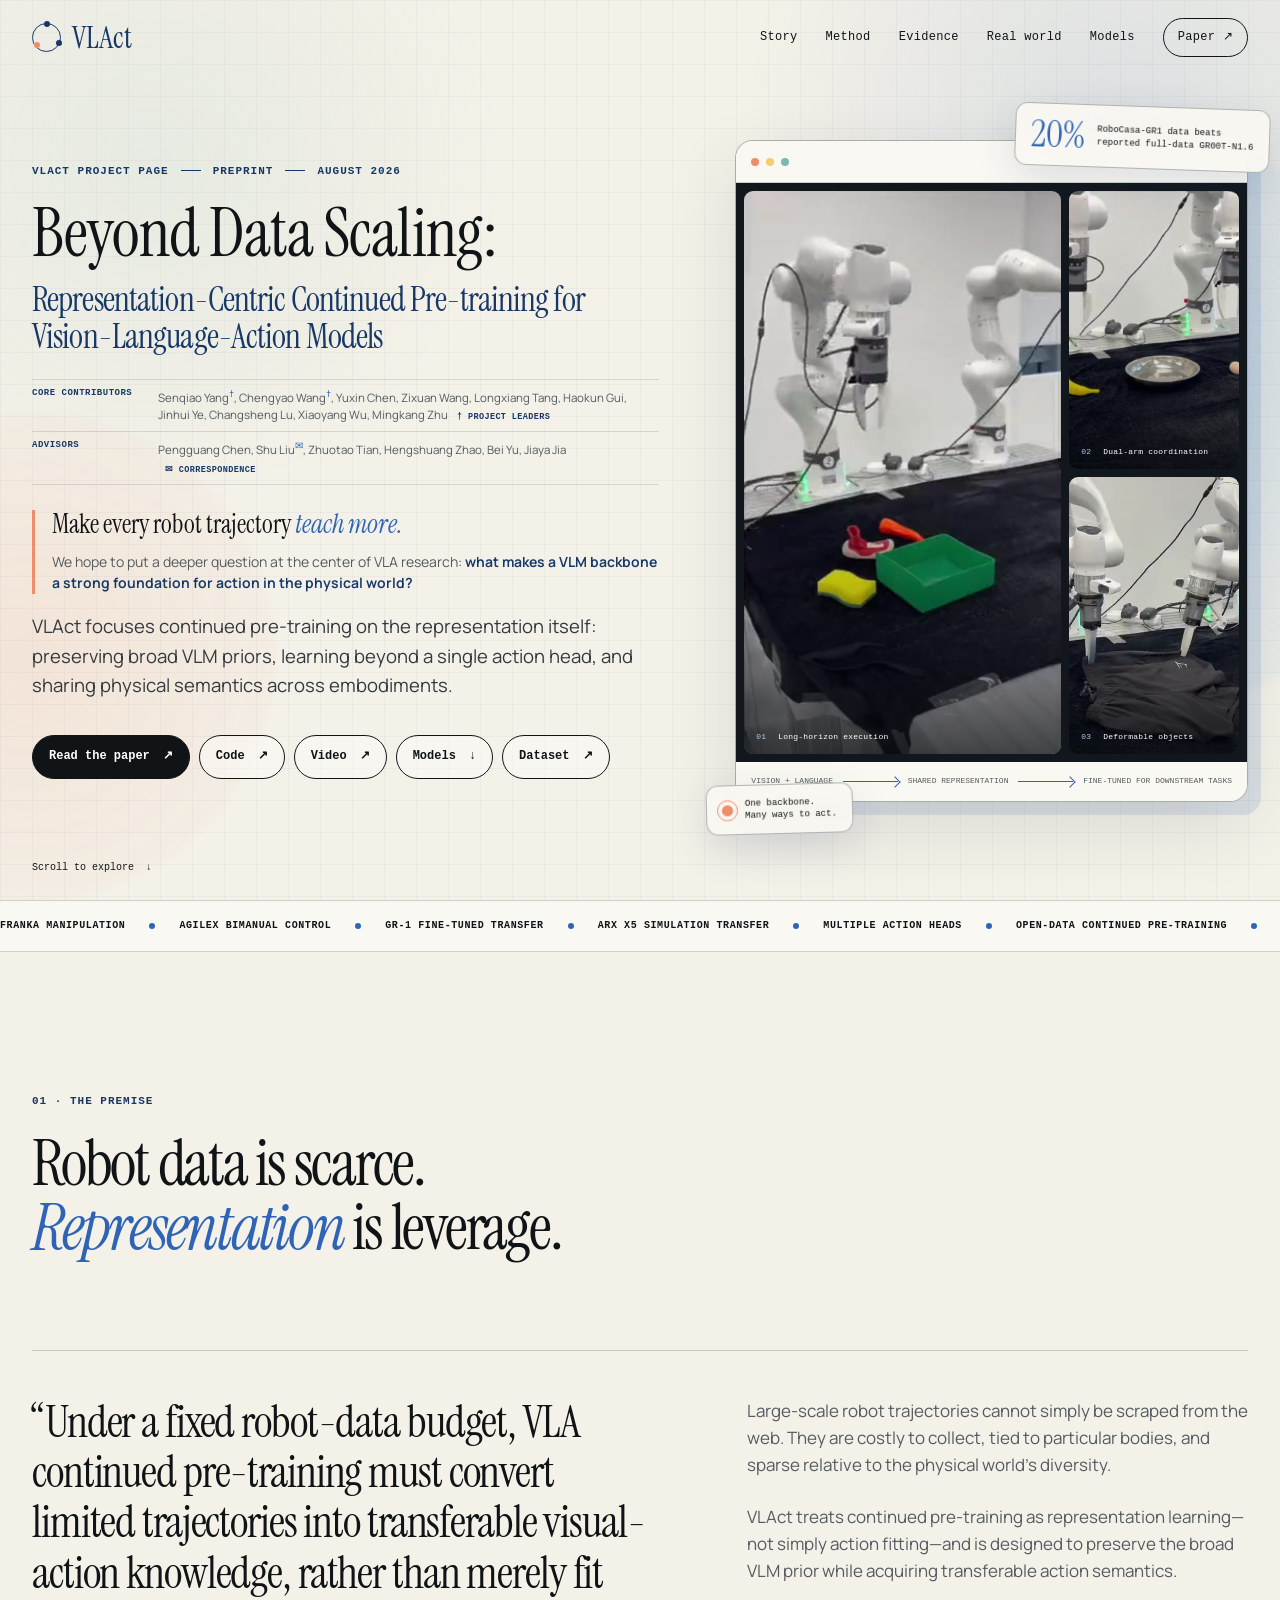
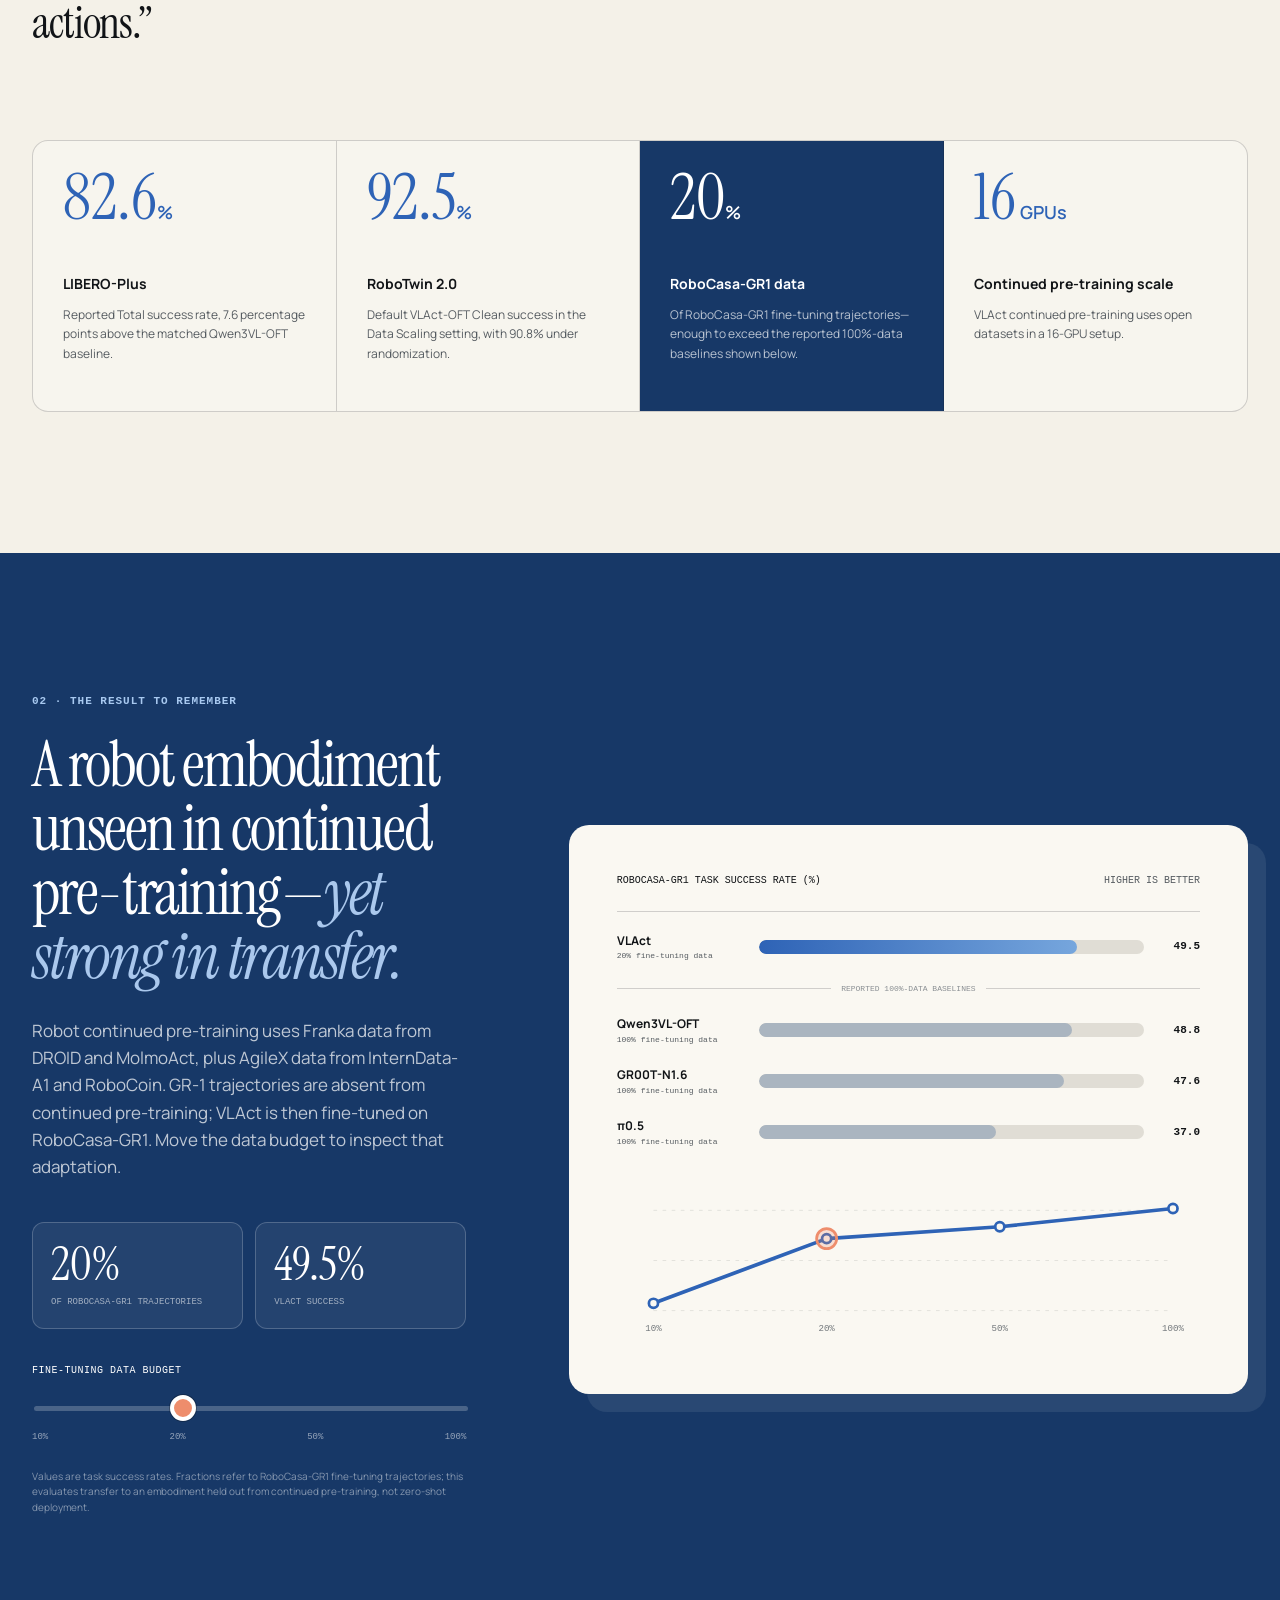
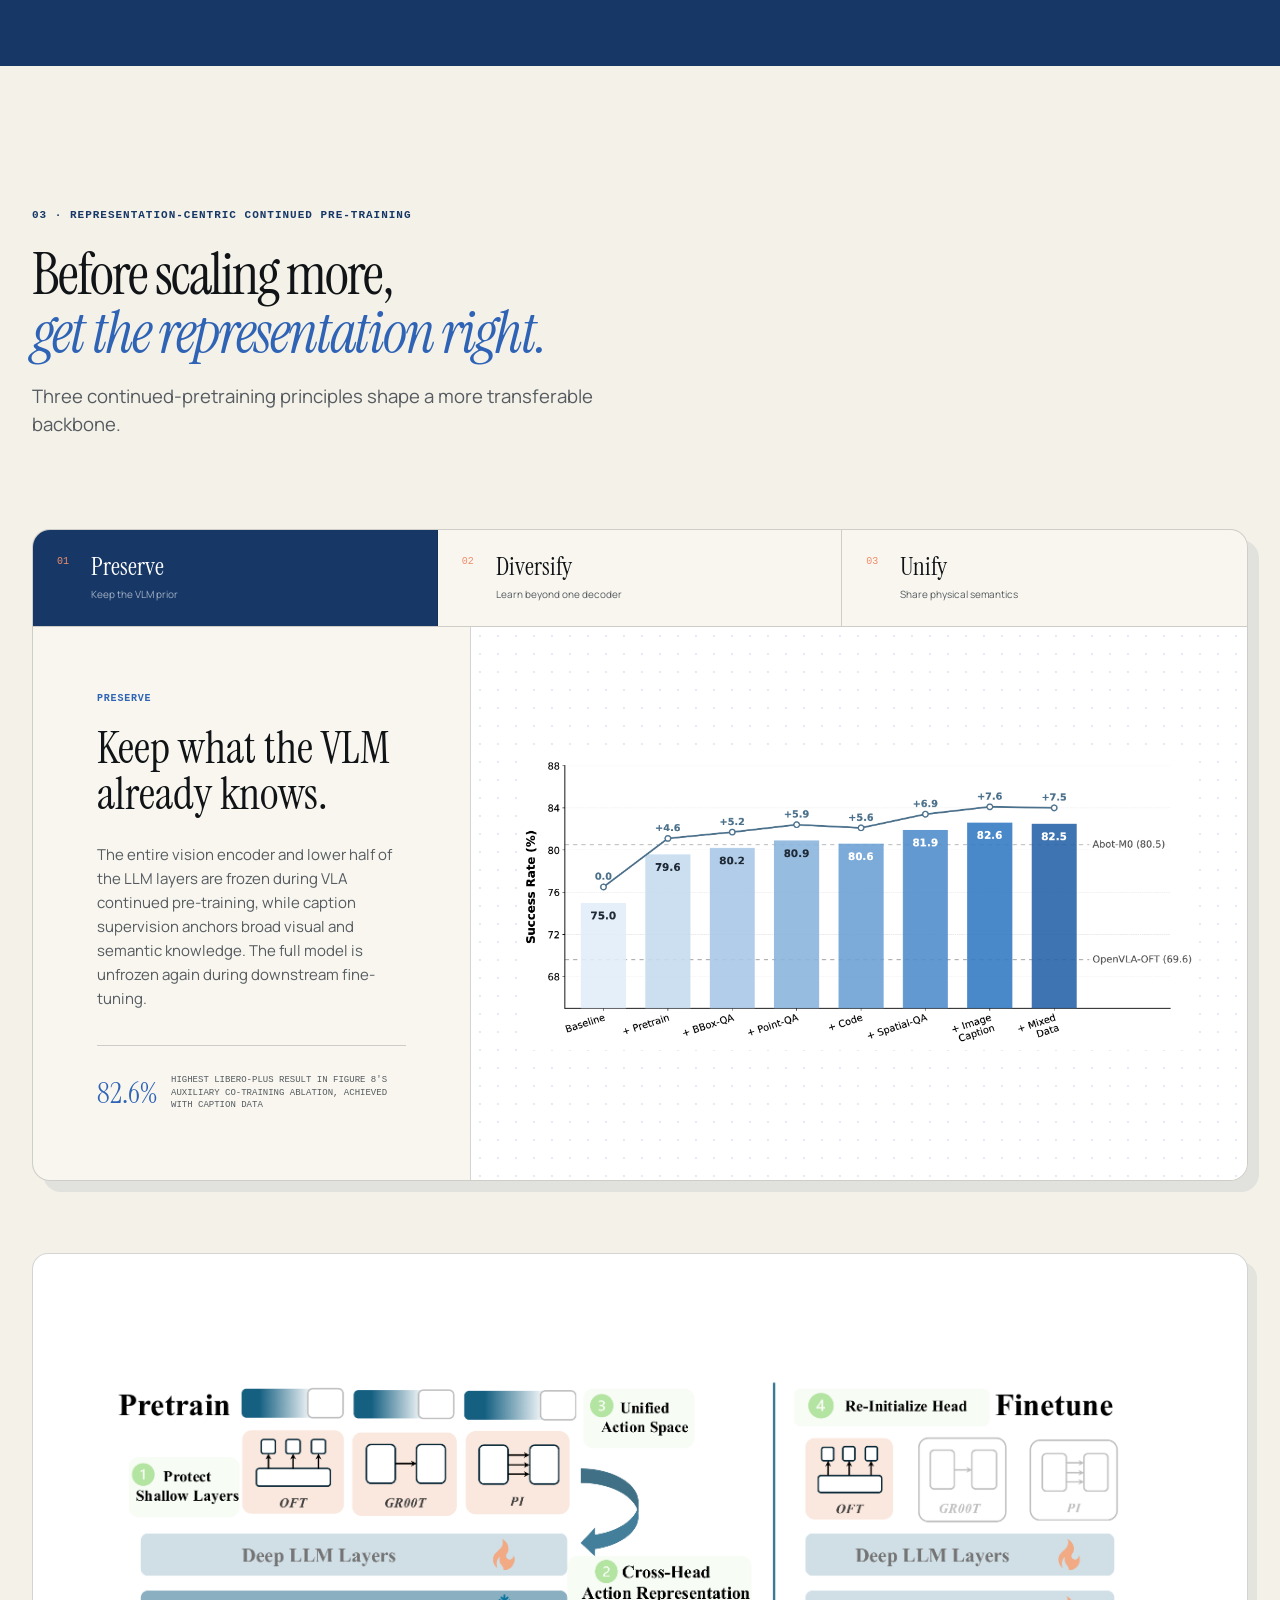
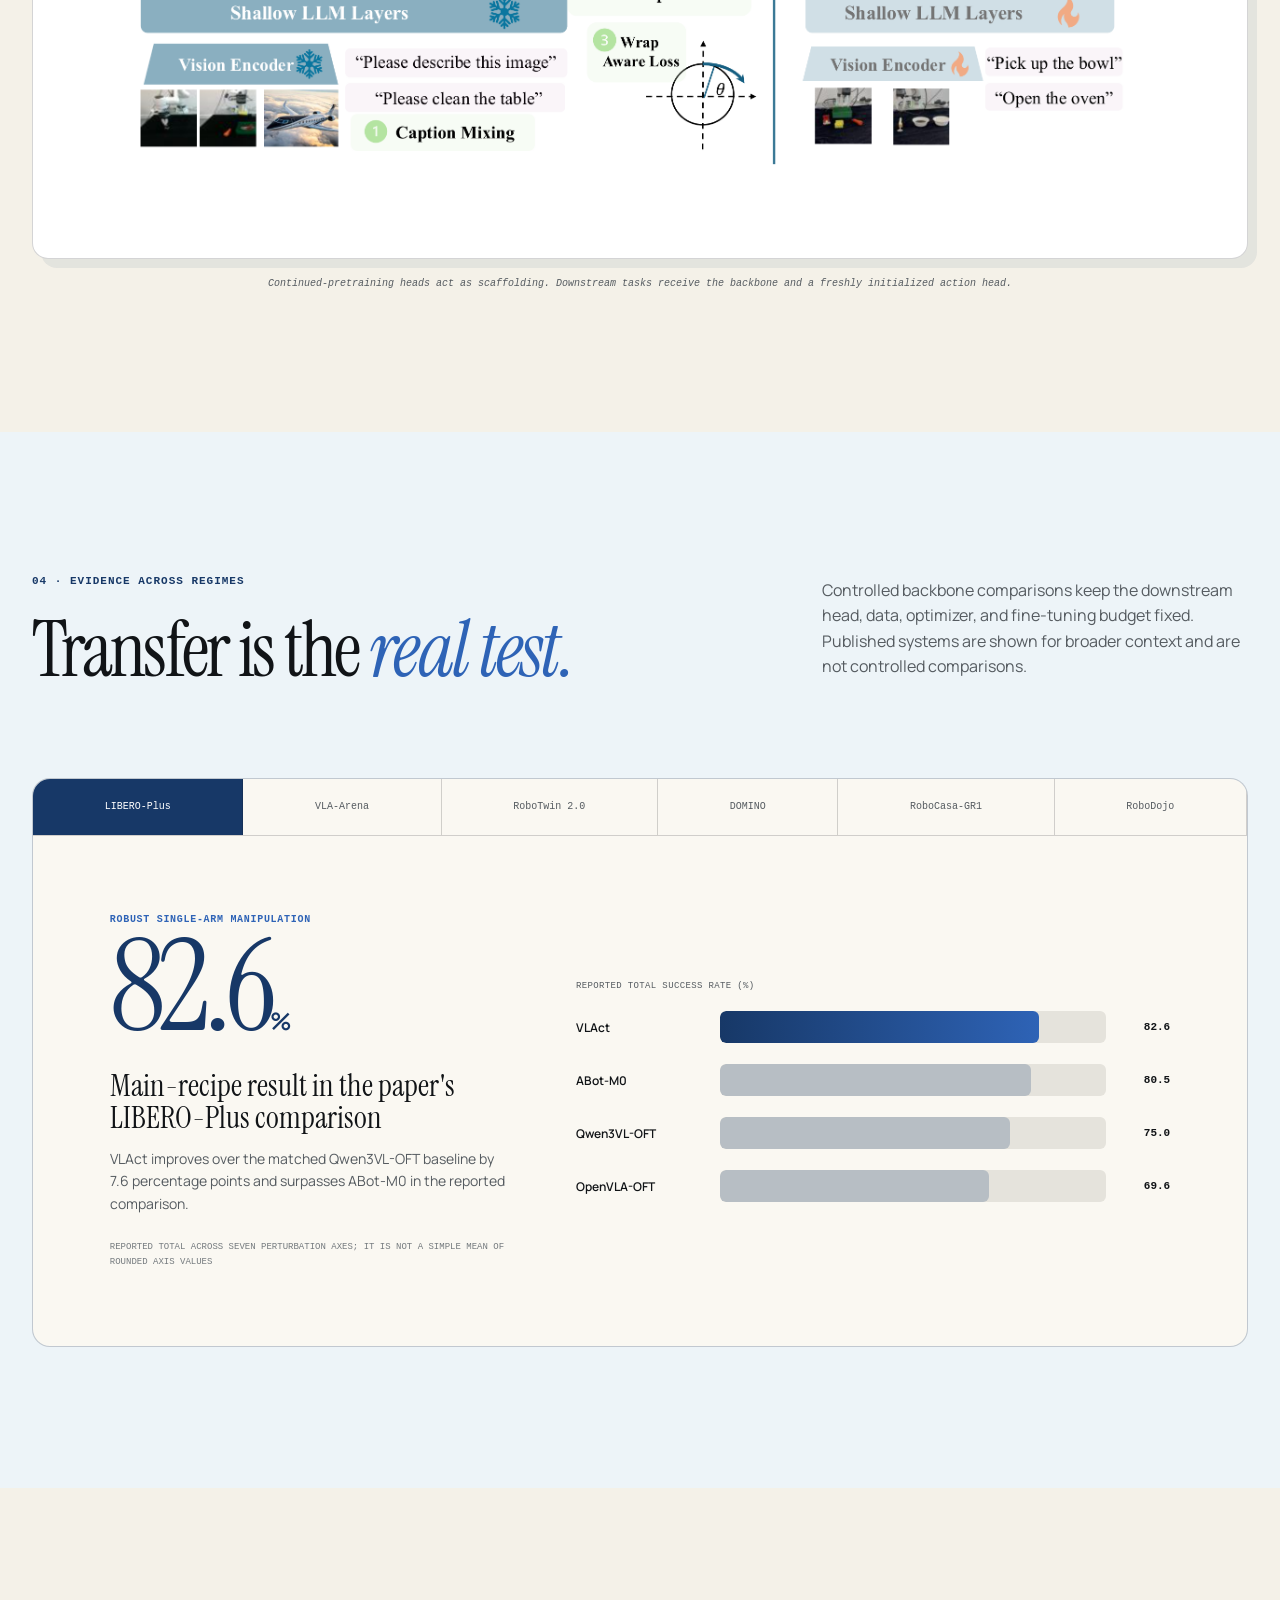
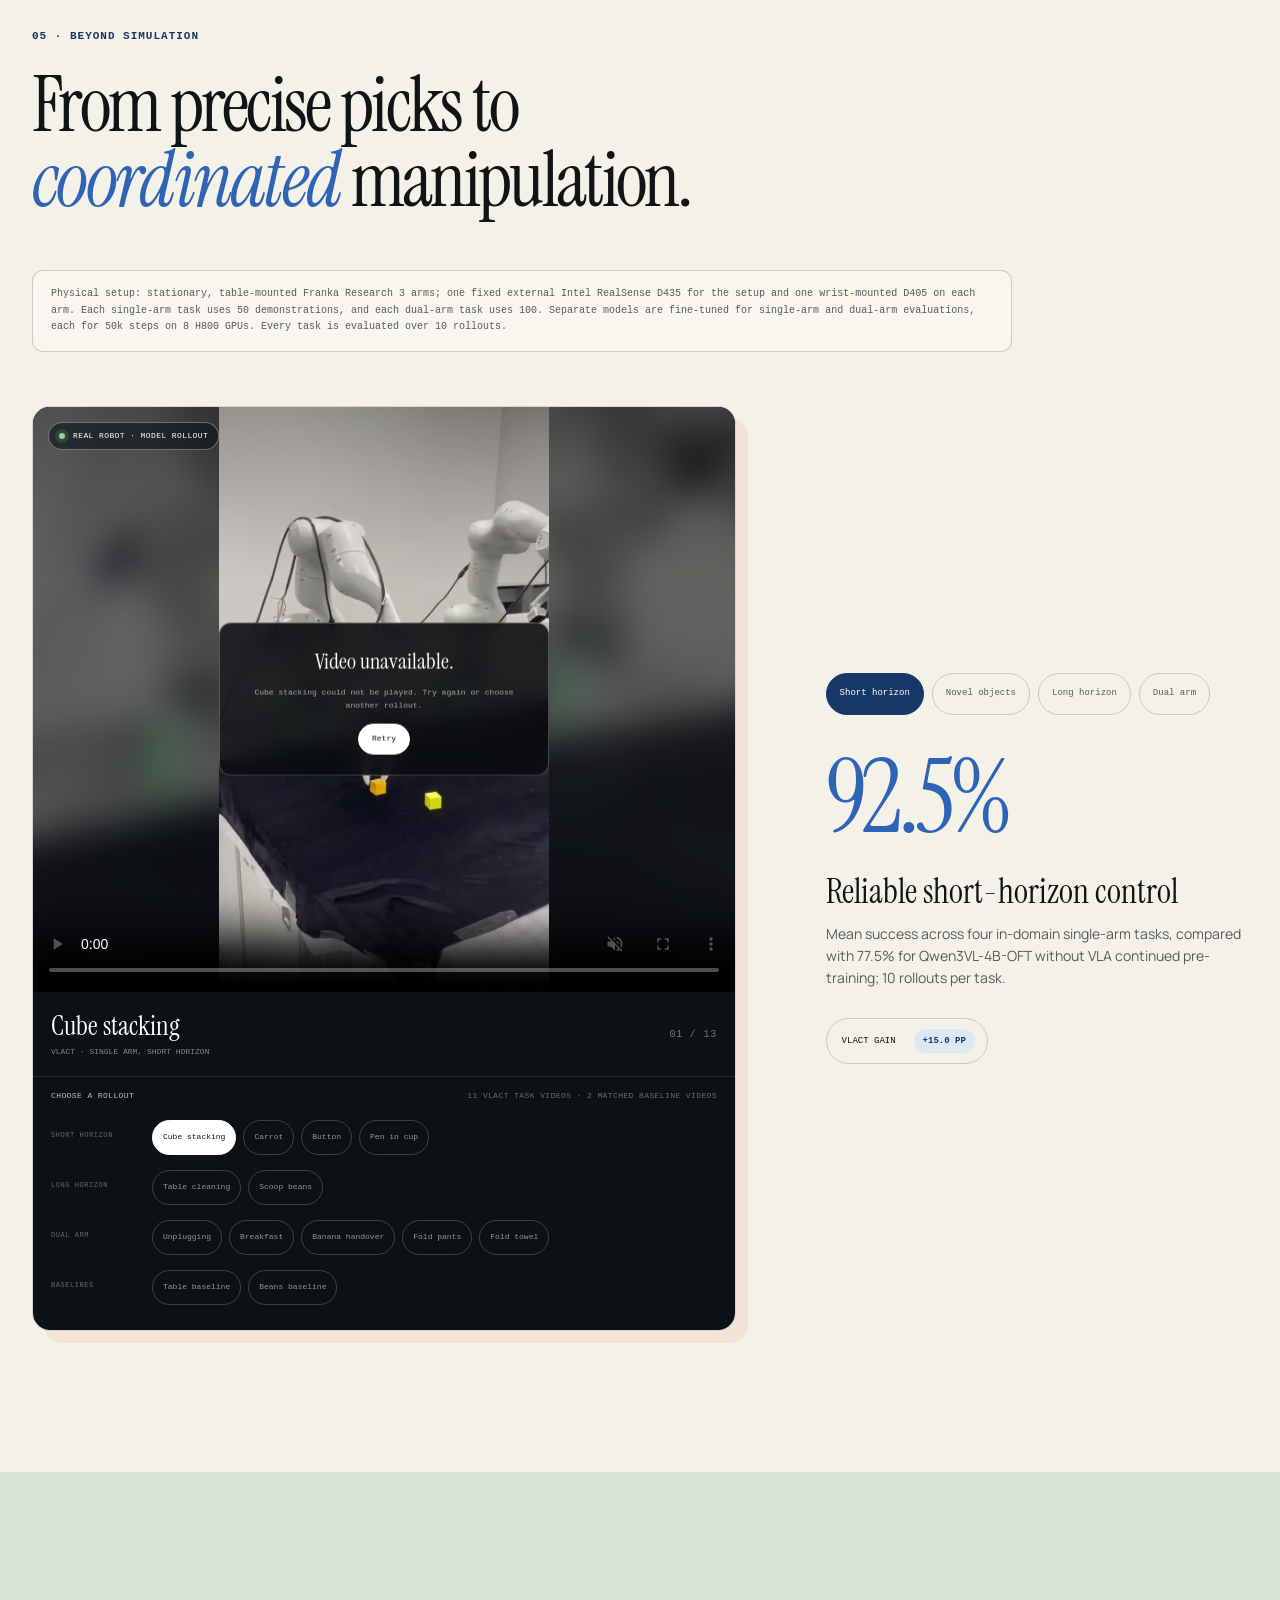
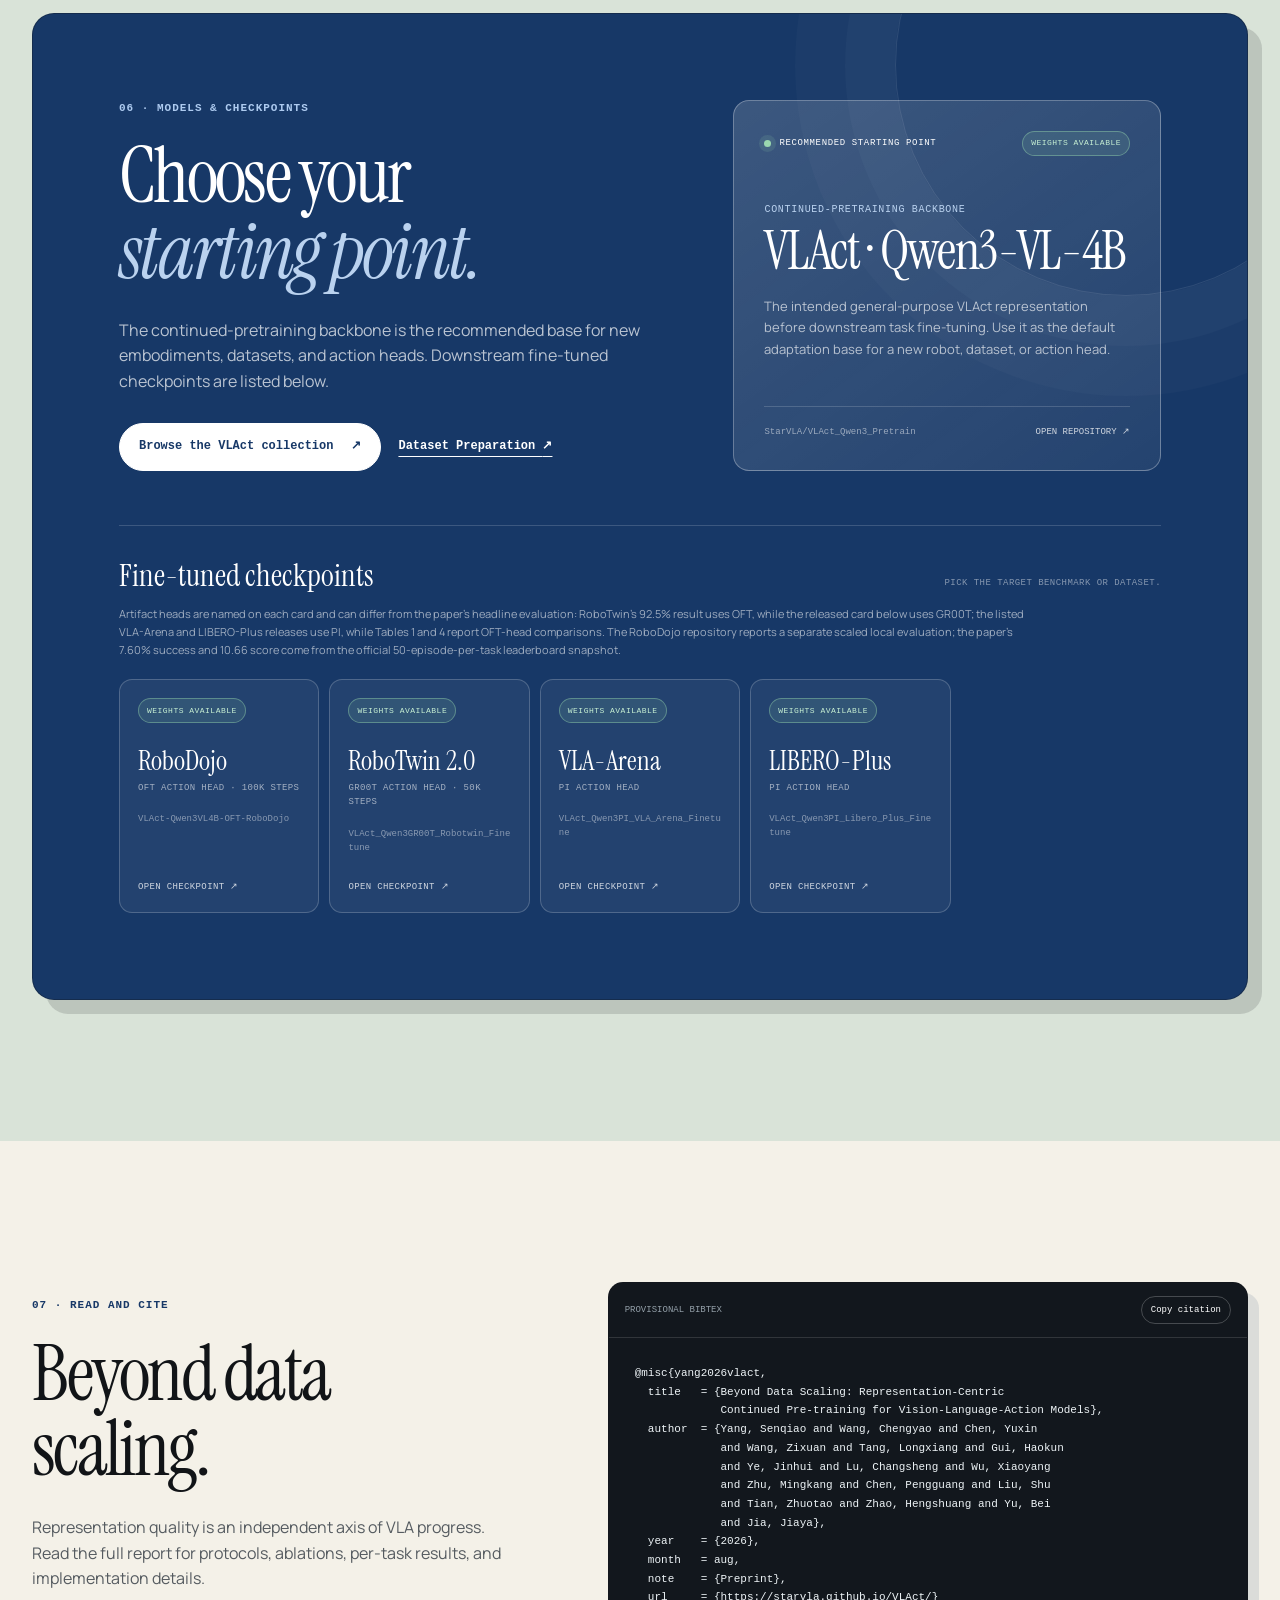
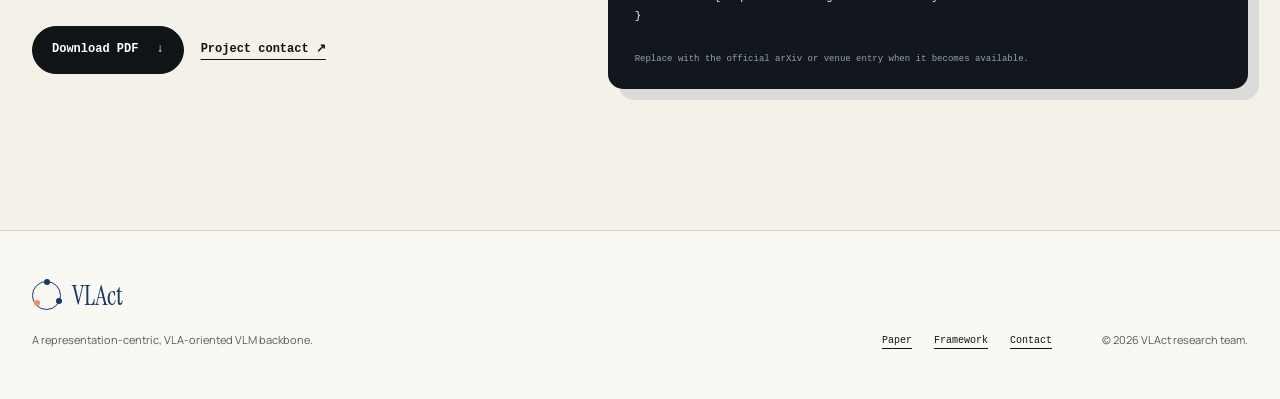
==== commit ecf36fe4: "Sync project page with final arXiv manuscript" ====
--- a/index.html
+++ b/index.html
@@ -5,7 +5,7 @@
     <meta name="viewport" content="width=device-width, initial-scale=1" />
     <meta
       name="description"
-      content="VLAct studies how representation-centric pre-training can make VLM backbones stronger foundations for action in the physical world."
+      content="VLAct studies how representation-centric continued pre-training can make VLM backbones stronger foundations for action in the physical world."
     />
     <meta name="theme-color" content="#f4f1e8" />
     <meta property="og:type" content="article" />
@@ -18,7 +18,7 @@
     <meta property="og:image" content="https://starvla.github.io/VLAct/assets/og-card.png" />
     <meta property="og:image:width" content="1200" />
     <meta property="og:image:height" content="630" />
-    <meta property="og:image:alt" content="VLAct — Beyond Data Scaling: Representation-Centric Pre-training for Vision-Language-Action Models" />
+    <meta property="og:image:alt" content="VLAct — Beyond Data Scaling: Representation-Centric Continued Pre-training for Vision-Language-Action Models" />
     <meta property="og:site_name" content="VLAct" />
     <meta name="twitter:card" content="summary_large_image" />
     <meta name="twitter:title" content="VLAct — Beyond Data Scaling" />
@@ -41,7 +41,7 @@
       {
         "@context": "https://schema.org",
         "@type": "ScholarlyArticle",
-        "headline": "Beyond Data Scaling: Representation-Centric Pre-training for Vision-Language-Action Models",
+        "headline": "Beyond Data Scaling: Representation-Centric Continued Pre-training for Vision-Language-Action Models",
         "url": "https://starvla.github.io/VLAct/",
         "image": "https://starvla.github.io/VLAct/assets/og-card.png",
         "author": [
@@ -54,9 +54,15 @@
           { "@type": "Person", "name": "Jinhui Ye" },
           { "@type": "Person", "name": "Changsheng Lu" },
           { "@type": "Person", "name": "Xiaoyang Wu" },
-          { "@type": "Person", "name": "Mingkang Zhu" }
+          { "@type": "Person", "name": "Mingkang Zhu" },
+          { "@type": "Person", "name": "Pengguang Chen" },
+          { "@type": "Person", "name": "Shu Liu" },
+          { "@type": "Person", "name": "Zhuotao Tian" },
+          { "@type": "Person", "name": "Hengshuang Zhao" },
+          { "@type": "Person", "name": "Bei Yu" },
+          { "@type": "Person", "name": "Jiaya Jia" }
         ],
-        "description": "VLAct studies how representation-centric pre-training can make VLM backbones stronger foundations for action in the physical world."
+        "description": "VLAct studies how representation-centric continued pre-training can make VLM backbones stronger foundations for action in the physical world."
       }
     </script>
   </head>
@@ -93,10 +99,10 @@
         <div class="hero-aura hero-aura-two" aria-hidden="true"></div>
 
         <div class="hero-copy reveal">
-          <p class="eyebrow"><span>VLAct project page</span><span>Technical report</span><span>August 2026</span></p>
+          <p class="eyebrow"><span>VLAct project page</span><span>Preprint</span><span>August 2026</span></p>
           <h1>
             <span class="hero-title-main">Beyond Data Scaling:</span>
-            <span class="hero-title-sub">Representation-Centric Pre-training for Vision-Language-Action Models</span>
+            <span class="hero-title-sub">Representation-Centric Continued Pre-training for Vision-Language-Action Models</span>
           </h1>
 
           <div class="hero-credits" role="group" aria-label="Project contributors">
@@ -110,7 +116,10 @@
             </p>
             <p class="credit-row">
               <span class="credit-label">Advisors</span>
-              <span class="credit-names">Pengguang Chen, Shu Liu, Zhuotao Tian, Hengshuang Zhao, Bei Yu, Jiaya Jia</span>
+              <span class="credit-names">
+                Pengguang Chen, Shu Liu<sup>✉</sup>, Zhuotao Tian, Hengshuang Zhao, Bei Yu, Jiaya Jia
+                <small>✉ Correspondence</small>
+              </span>
             </p>
           </div>
 
@@ -124,7 +133,7 @@
             </p>
           </div>
           <p class="hero-lede">
-            VLAct focuses pre-training on the representation itself: preserving broad VLM priors,
+            VLAct focuses continued pre-training on the representation itself: preserving broad VLM priors,
             learning beyond a single action head, and sharing physical semantics across embodiments.
           </p>
 
@@ -156,20 +165,20 @@
             </div>
             <div class="hero-media-grid" role="group" aria-label="VLAct real-robot demonstrations">
               <figure class="hero-shot hero-shot-main">
-                <img src="assets/rollouts/table/5.jpg" alt="A Franka robot completing a long-horizon table-cleaning task" />
+                <img src="assets/video-posters/clean-table.jpg" alt="A Franka robot completing a long-horizon table-cleaning task" />
                 <figcaption><span>01</span> Long-horizon execution</figcaption>
               </figure>
               <figure class="hero-shot">
-                <img src="assets/rollouts/breakfast/4.jpg" alt="Two Franka arms coordinating during breakfast preparation" />
+                <img src="assets/video-posters/prepare-breakfast.jpg" alt="Two Franka arms coordinating during breakfast preparation" />
                 <figcaption><span>02</span> Dual-arm coordination</figcaption>
               </figure>
               <figure class="hero-shot">
-                <img src="assets/rollouts/pants/4.jpg" alt="Two Franka arms folding a pair of pants" />
+                <img src="assets/video-posters/fold-pants.jpg" alt="Two Franka arms folding a pair of pants" />
                 <figcaption><span>03</span> Deformable objects</figcaption>
               </figure>
             </div>
             <div class="hero-trajectory" aria-hidden="true">
-              <span>Vision + language</span><i></i><span>Shared representation</span><i></i><span>Fine-tuned on held-out embodiment</span>
+              <span>Vision + language</span><i></i><span>Shared representation</span><i></i><span>Fine-tuned for downstream tasks</span>
             </div>
           </div>
 
@@ -194,15 +203,15 @@
           <span>Franka manipulation</span><i></i>
           <span>AgileX bimanual control</span><i></i>
           <span>GR-1 fine-tuned transfer</span><i></i>
-          <span>ARX X5 generalization</span><i></i>
+          <span>ARX X5 simulation transfer</span><i></i>
           <span>Multiple action heads</span><i></i>
-          <span>Open-data pre-training</span><i></i>
+          <span>Open-data continued pre-training</span><i></i>
           <span aria-hidden="true">Franka manipulation</span><i aria-hidden="true"></i>
           <span aria-hidden="true">AgileX bimanual control</span><i aria-hidden="true"></i>
           <span aria-hidden="true">GR-1 fine-tuned transfer</span><i aria-hidden="true"></i>
-          <span aria-hidden="true">ARX X5 generalization</span><i aria-hidden="true"></i>
+          <span aria-hidden="true">ARX X5 simulation transfer</span><i aria-hidden="true"></i>
           <span aria-hidden="true">Multiple action heads</span><i aria-hidden="true"></i>
-          <span aria-hidden="true">Open-data pre-training</span><i aria-hidden="true"></i>
+          <span aria-hidden="true">Open-data continued pre-training</span><i aria-hidden="true"></i>
         </div>
       </div>
 
@@ -214,8 +223,8 @@
 
         <div class="story-grid">
           <blockquote class="pull-quote reveal">
-            “Progress depends not only on how many trajectories we collect, but on how effectively
-            each one shapes a reusable backbone.”
+            “Under a fixed robot-data budget, VLA continued pre-training must convert limited trajectories
+            into transferable visual-action knowledge, rather than merely fit actions.”
           </blockquote>
           <div class="story-copy reveal">
             <p>
@@ -223,7 +232,7 @@
               to collect, tied to particular bodies, and sparse relative to the physical world's diversity.
             </p>
             <p>
-              VLAct treats pre-training as representation learning—not simply action fitting—and is
+              VLAct treats continued pre-training as representation learning—not simply action fitting—and is
               designed to preserve the broad VLM prior while acquiring transferable action semantics.
             </p>
           </div>
@@ -233,12 +242,12 @@
           <article class="metric-card reveal">
             <p class="metric-value"><span data-count="82.6" data-decimals="1">82.6</span><small>%</small></p>
             <h3>LIBERO-Plus</h3>
-            <p>Official Total success rate, 7.6 percentage points above the matched Qwen3VL-OFT baseline.</p>
+            <p>Reported Total success rate, 7.6 percentage points above the matched Qwen3VL-OFT baseline.</p>
           </article>
           <article class="metric-card reveal">
             <p class="metric-value"><span data-count="92.5" data-decimals="1">92.5</span><small>%</small></p>
             <h3>RoboTwin 2.0</h3>
-            <p>Clean success in the Data Scaling setting, with 90.8% under randomization.</p>
+            <p>Default VLAct-OFT Clean success in the Data Scaling setting, with 90.8% under randomization.</p>
           </article>
           <article class="metric-card metric-card-accent reveal">
             <p class="metric-value"><span data-count="20" data-decimals="0">20</span><small>%</small></p>
@@ -247,8 +256,8 @@
           </article>
           <article class="metric-card reveal">
             <p class="metric-value"><span data-count="16" data-decimals="0">16</span><small> GPUs</small></p>
-            <h3>Pre-training scale</h3>
-            <p>VLAct pre-training uses open datasets in a 16-GPU setup.</p>
+            <h3>Continued pre-training scale</h3>
+            <p>VLAct continued pre-training uses open datasets in a 16-GPU setup.</p>
           </article>
         </div>
       </section>
@@ -257,10 +266,10 @@
         <div class="transfer-shell reveal">
           <div class="transfer-copy">
             <p class="section-index">02 · The result to remember</p>
-            <h2>A robot embodiment unseen in pre-training—<em>yet strong in transfer.</em></h2>
+            <h2>A robot embodiment unseen in continued pre-training—<em>yet strong in transfer.</em></h2>
             <p>
-              Robot pre-training uses Franka data from DROID and MolmoAct, plus AgileX data from
-              InternData-A1 and RoboCoin. GR-1 trajectories are absent from pre-training; VLAct is
+              Robot continued pre-training uses Franka data from DROID and MolmoAct, plus AgileX data from
+              InternData-A1 and RoboCoin. GR-1 trajectories are absent from continued pre-training; VLAct is
               then fine-tuned on RoboCasa-GR1. Move the data budget to inspect that adaptation.
             </p>
 
@@ -285,7 +294,7 @@
 
             <p class="fine-print">
               Values are task success rates. Fractions refer to RoboCasa-GR1 fine-tuning trajectories;
-              this is an unseen-pretraining-embodiment transfer test, not zero-shot deployment.
+              this evaluates transfer to an embodiment held out from continued pre-training, not zero-shot deployment.
             </p>
           </div>
 
@@ -341,9 +350,9 @@
 
       <section class="section method-section" id="method" data-section>
         <div class="section-heading reveal">
-          <p class="section-index">03 · Representation-centric pre-training</p>
+          <p class="section-index">03 · Representation-centric continued pre-training</p>
           <h2>Before scaling more,<br /><em>get the representation right.</em></h2>
-          <p class="method-heading-note">Three pre-training principles shape a more transferable backbone.</p>
+          <p class="method-heading-note">Three continued-pretraining principles shape a more transferable backbone.</p>
         </div>
 
         <div class="method-explorer reveal">
@@ -372,10 +381,10 @@
                 <h3>Keep what the VLM already knows.</h3>
                 <p>
                   The entire vision encoder and lower half of the LLM layers are frozen during VLA
-                  pre-training, while caption supervision anchors broad visual and semantic knowledge.
+                  continued pre-training, while caption supervision anchors broad visual and semantic knowledge.
                   The full model is unfrozen again during downstream fine-tuning.
                 </p>
-                <div class="method-note"><strong>82.6%</strong><span>highest LIBERO-Plus result in the auxiliary-data ablation, achieved with caption co-training</span></div>
+                <div class="method-note"><strong>82.6%</strong><span>highest LIBERO-Plus result in Figure 8's auxiliary co-training ablation, achieved with caption data</span></div>
               </div>
               <button class="method-figure figure-button" type="button" data-zoom="assets/caption-mix.png" data-zoom-title="Caption-data ablation">
                 <img src="assets/caption-mix.png" alt="Ablation showing the effect of different vision-language data mixtures" loading="lazy" />
@@ -404,8 +413,8 @@
                 <p class="method-kicker">Unify</p>
                 <h3>Share semantics without pretending robots are identical.</h3>
                 <p>
-                  Comparable controls such as gripper motion share coordinates. Incompatible arm
-                  dimensions remain separate and masked, with wrap-aware loss for periodic joints.
+                  Physically aligned controls share coordinates. Embodiment-specific dimensions remain
+                  separate, inactive dimensions are masked, and periodic joints use a wrap-aware loss.
                 </p>
                 <div class="method-note"><strong>Shared meaning</strong><span>only where the physics agrees</span></div>
               </div>
@@ -418,12 +427,12 @@
         </div>
 
         <figure class="full-figure reveal">
-          <button class="figure-button" type="button" data-zoom="assets/method.png" data-zoom-title="VLAct pre-training and fine-tuning recipe">
-            <img src="assets/method.png" alt="Overview of the VLAct pre-training and fine-tuning recipe" loading="lazy" />
+          <button class="figure-button" type="button" data-zoom="assets/method.png" data-zoom-title="VLAct continued pre-training and fine-tuning recipe">
+            <img src="assets/method.png" alt="Overview of the VLAct continued pre-training and fine-tuning recipe" loading="lazy" />
             <span class="zoom-hint">Open figure <span aria-hidden="true">↗</span></span>
           </button>
           <figcaption>
-            Pre-training heads act as scaffolding. Downstream tasks receive the backbone and a freshly initialized action head.
+            Continued-pretraining heads act as scaffolding. Downstream tasks receive the backbone and a freshly initialized action head.
           </figcaption>
         </figure>
       </section>
@@ -435,8 +444,8 @@
             <h2>Transfer is the <em>real test.</em></h2>
           </div>
           <p>
-            In controlled backbone comparisons, the downstream head, data budget, and fine-tuning recipe
-            stay fixed. Published systems are included separately for broader context.
+            Controlled backbone comparisons keep the downstream head, data, optimizer, and fine-tuning
+            budget fixed. Published systems are shown for broader context and are not controlled comparisons.
           </p>
         </div>
 
@@ -454,14 +463,14 @@
             <div class="benchmark-summary">
               <p id="benchmark-kicker">Robust single-arm manipulation</p>
               <p class="benchmark-number" id="benchmark-number">82.6<span>%</span></p>
-              <h3 id="benchmark-title">Highest score in the paper's LIBERO-Plus comparison</h3>
+              <h3 id="benchmark-title">Main-recipe result in the paper's LIBERO-Plus comparison</h3>
               <p id="benchmark-description">
                 VLAct improves over the matched Qwen3VL-OFT baseline by 7.6 percentage points and surpasses ABot-M0 in the reported comparison.
               </p>
-              <p class="benchmark-note" id="benchmark-note">Official Total across seven perturbation axes; it is not a simple mean of rounded axis values</p>
+              <p class="benchmark-note" id="benchmark-note">Reported Total across seven perturbation axes; it is not a simple mean of rounded axis values</p>
             </div>
             <div class="benchmark-bars-wrap">
-              <p class="benchmark-bars-label" id="benchmark-bars-label">Official Total success rate (%)</p>
+              <p class="benchmark-bars-label" id="benchmark-bars-label">Reported Total success rate (%)</p>
               <div class="benchmark-bars" id="benchmark-bars" aria-live="polite"></div>
             </div>
           </div>
@@ -476,10 +485,10 @@
         </div>
 
         <p class="protocol-note reveal">
-          Physical setup: stationary, table-mounted Franka Research 3 arms; one external Intel
-          RealSense D435 and one wrist-mounted D405 per arm. Separate models are fine-tuned for
-          single-arm and dual-arm evaluations, each for 50k steps on 8 H800 GPUs. Every task is
-          evaluated over 10 rollouts.
+          Physical setup: stationary, table-mounted Franka Research 3 arms; one fixed external Intel
+          RealSense D435 for the setup and one wrist-mounted D405 on each arm. Each single-arm task uses 50 demonstrations,
+          and each dual-arm task uses 100. Separate models are fine-tuned for single-arm and dual-arm
+          evaluations, each for 50k steps on 8 H800 GPUs. Every task is evaluated over 10 rollouts.
         </p>
 
         <div class="real-layout">
@@ -503,7 +512,7 @@
                 >
                   Your browser does not support embedded MP4 video.
                 </video>
-                <div class="rollout-badge"><span></span> Real robot · model rollout · playback 1×</div>
+                <div class="rollout-badge"><span></span> Real robot · model rollout</div>
                 <div class="rollout-loader" aria-hidden="true"></div>
                 <div class="rollout-error" id="rollout-error" hidden>
                   <strong>Video unavailable.</strong>
@@ -521,7 +530,7 @@
               <div class="rollout-library">
                 <div class="rollout-library-head">
                   <p>Choose a rollout</p>
-                  <span>11 VLAct rollouts · 2 matched baseline rollouts</span>
+                  <span>11 VLAct task videos · 2 matched baseline videos</span>
                 </div>
                 <div class="rollout-groups" role="group" aria-label="Select a real-robot rollout video">
                   <div class="rollout-group" role="group" aria-labelledby="rollout-short-label">
@@ -577,7 +586,7 @@
               <p class="real-number" id="real-number">92.5%</p>
               <h3 id="real-title">Reliable short-horizon control</h3>
               <p id="real-description">
-                Mean success across four in-domain single-arm tasks, compared with 77.5% for Qwen3VL-4B-OFT without VLA pre-training; 10 rollouts per task.
+                Mean success across four in-domain single-arm tasks, compared with 77.5% for Qwen3VL-4B-OFT without VLA continued pre-training; 10 rollouts per task.
               </p>
               <div class="comparison-pill"><span>VLAct gain</span><strong id="real-gain">+15.0 pp</strong></div>
             </div>
@@ -593,7 +602,7 @@
             <h2>Choose your<br /><em>starting point.</em></h2>
             <p>
               The continued-pretraining backbone is the recommended base for new embodiments, datasets,
-              and action heads. Task-specific fine-tuned checkpoints are listed below.
+              and action heads. Downstream fine-tuned checkpoints are listed below.
             </p>
             <div class="checkpoint-primary-actions">
               <a class="button button-light" href="https://huggingface.co/collections/StarVLA/vlact-6a903c2e0c176179da425c96" target="_blank" rel="noreferrer">
@@ -634,6 +643,13 @@
               <h3>Fine-tuned checkpoints</h3>
               <p>Pick the target benchmark or dataset.</p>
             </div>
+            <p class="checkpoint-scope-note">
+              Artifact heads are named on each card and can differ from the paper's headline evaluation:
+              RoboTwin's 92.5% result uses OFT, while the released card below uses GR00T; the listed
+              VLA-Arena and LIBERO-Plus releases use PI, while Tables 1 and 4 report OFT-head comparisons.
+              The RoboDojo repository reports a separate scaled local evaluation; the paper's 7.60% success
+              and 10.66 score come from the official 50-episode-per-task leaderboard snapshot.
+            </p>
             <ul class="checkpoint-grid">
               <li>
                 <a class="checkpoint-item" href="https://huggingface.co/StarVLA/VLAct-Qwen3VL4B-OFT-RoboDojo" target="_blank" rel="noreferrer">
@@ -697,14 +713,16 @@
           </div>
           <pre id="citation-text"><code>@misc{yang2026vlact,
   title   = {Beyond Data Scaling: Representation-Centric
-             Pre-training for Vision-Language-Action Models},
+             Continued Pre-training for Vision-Language-Action Models},
   author  = {Yang, Senqiao and Wang, Chengyao and Chen, Yuxin
              and Wang, Zixuan and Tang, Longxiang and Gui, Haokun
              and Ye, Jinhui and Lu, Changsheng and Wu, Xiaoyang
-             and Zhu, Mingkang},
+             and Zhu, Mingkang and Chen, Pengguang and Liu, Shu
+             and Tian, Zhuotao and Zhao, Hengshuang and Yu, Bei
+             and Jia, Jiaya},
   year    = {2026},
   month   = aug,
-  note    = {Technical report},
+  note    = {Preprint},
   url     = {https://starvla.github.io/VLAct/}
 }</code></pre>
           <p class="citation-status">Replace with the official arXiv or venue entry when it becomes available.</p>
--- a/styles.css
+++ b/styles.css
@@ -2145,6 +2145,14 @@
   text-transform: uppercase;
 }
 
+.checkpoint-scope-note {
+  max-width: 920px;
+  margin: -4px 0 20px;
+  color: rgba(255, 255, 255, 0.58);
+  font-size: 11px;
+  line-height: 1.65;
+}
+
 .checkpoint-grid {
   display: grid;
   grid-template-columns: repeat(5, minmax(0, 1fr));
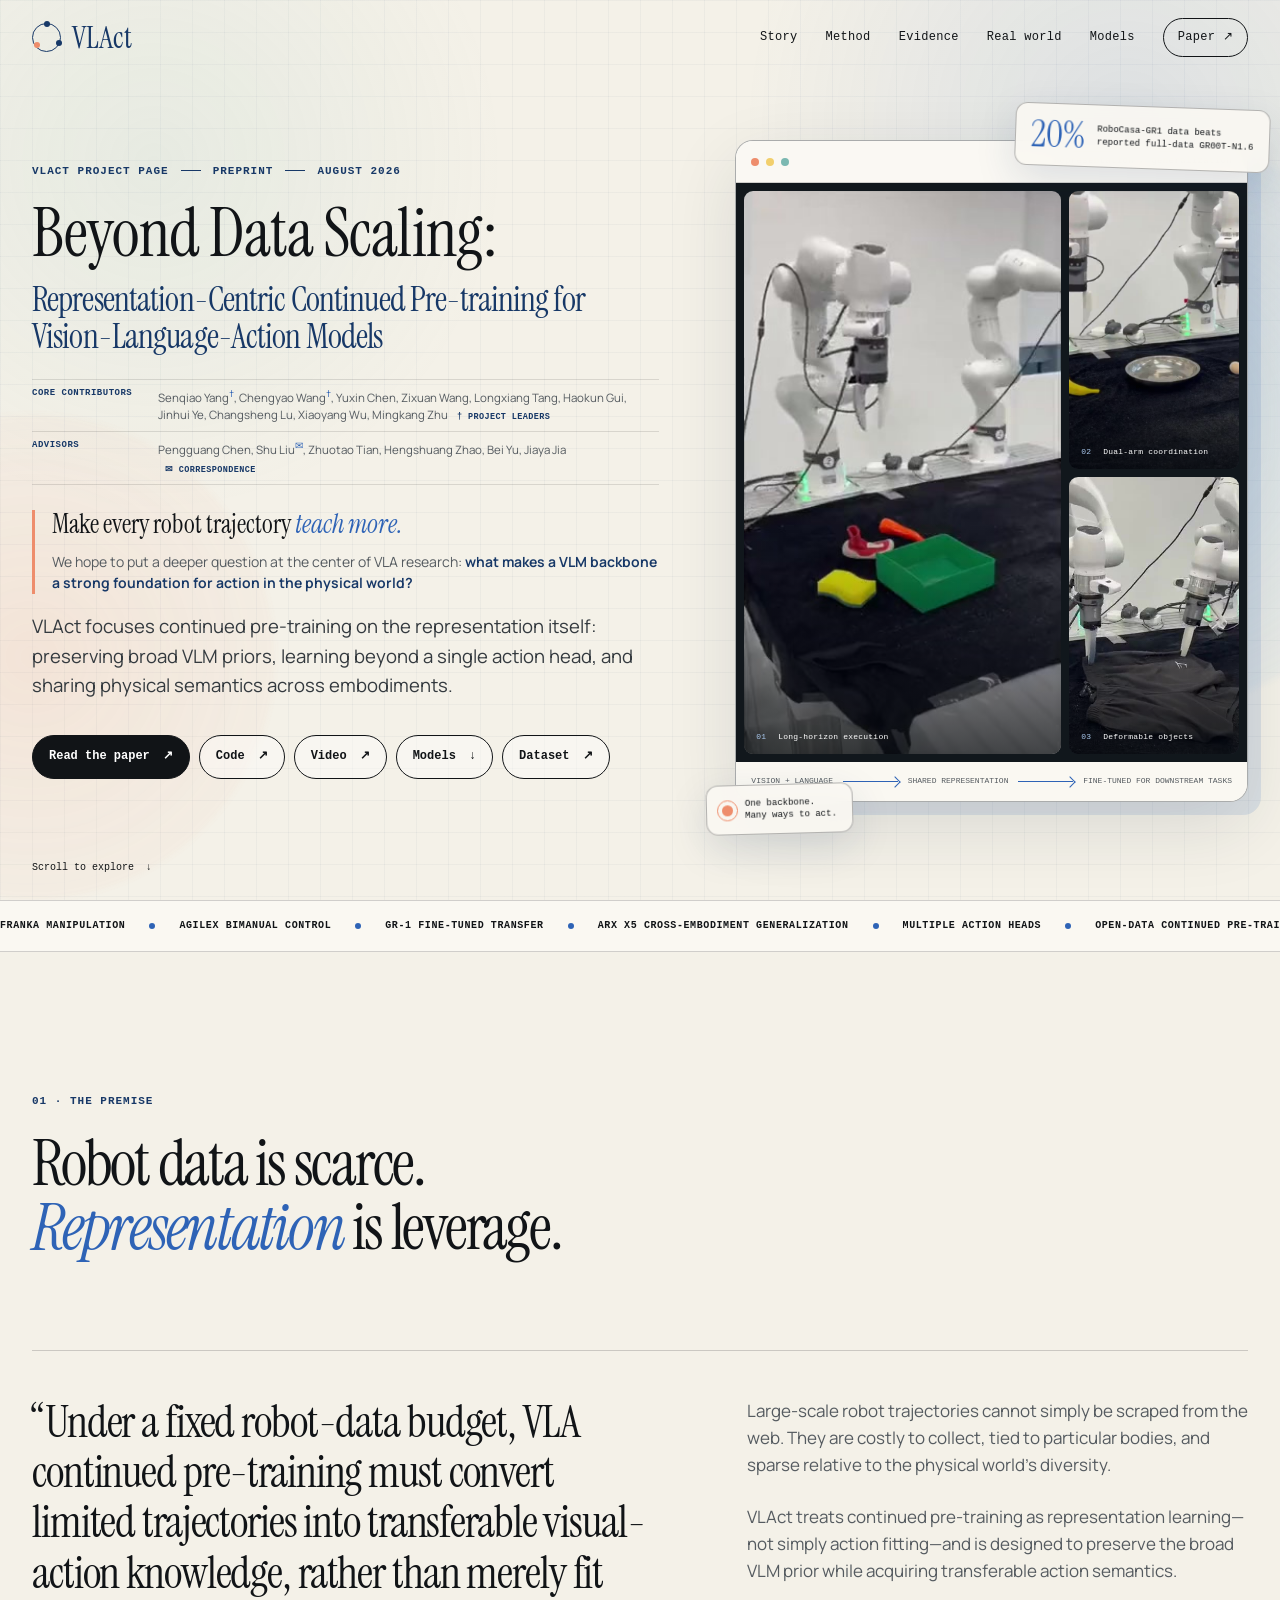
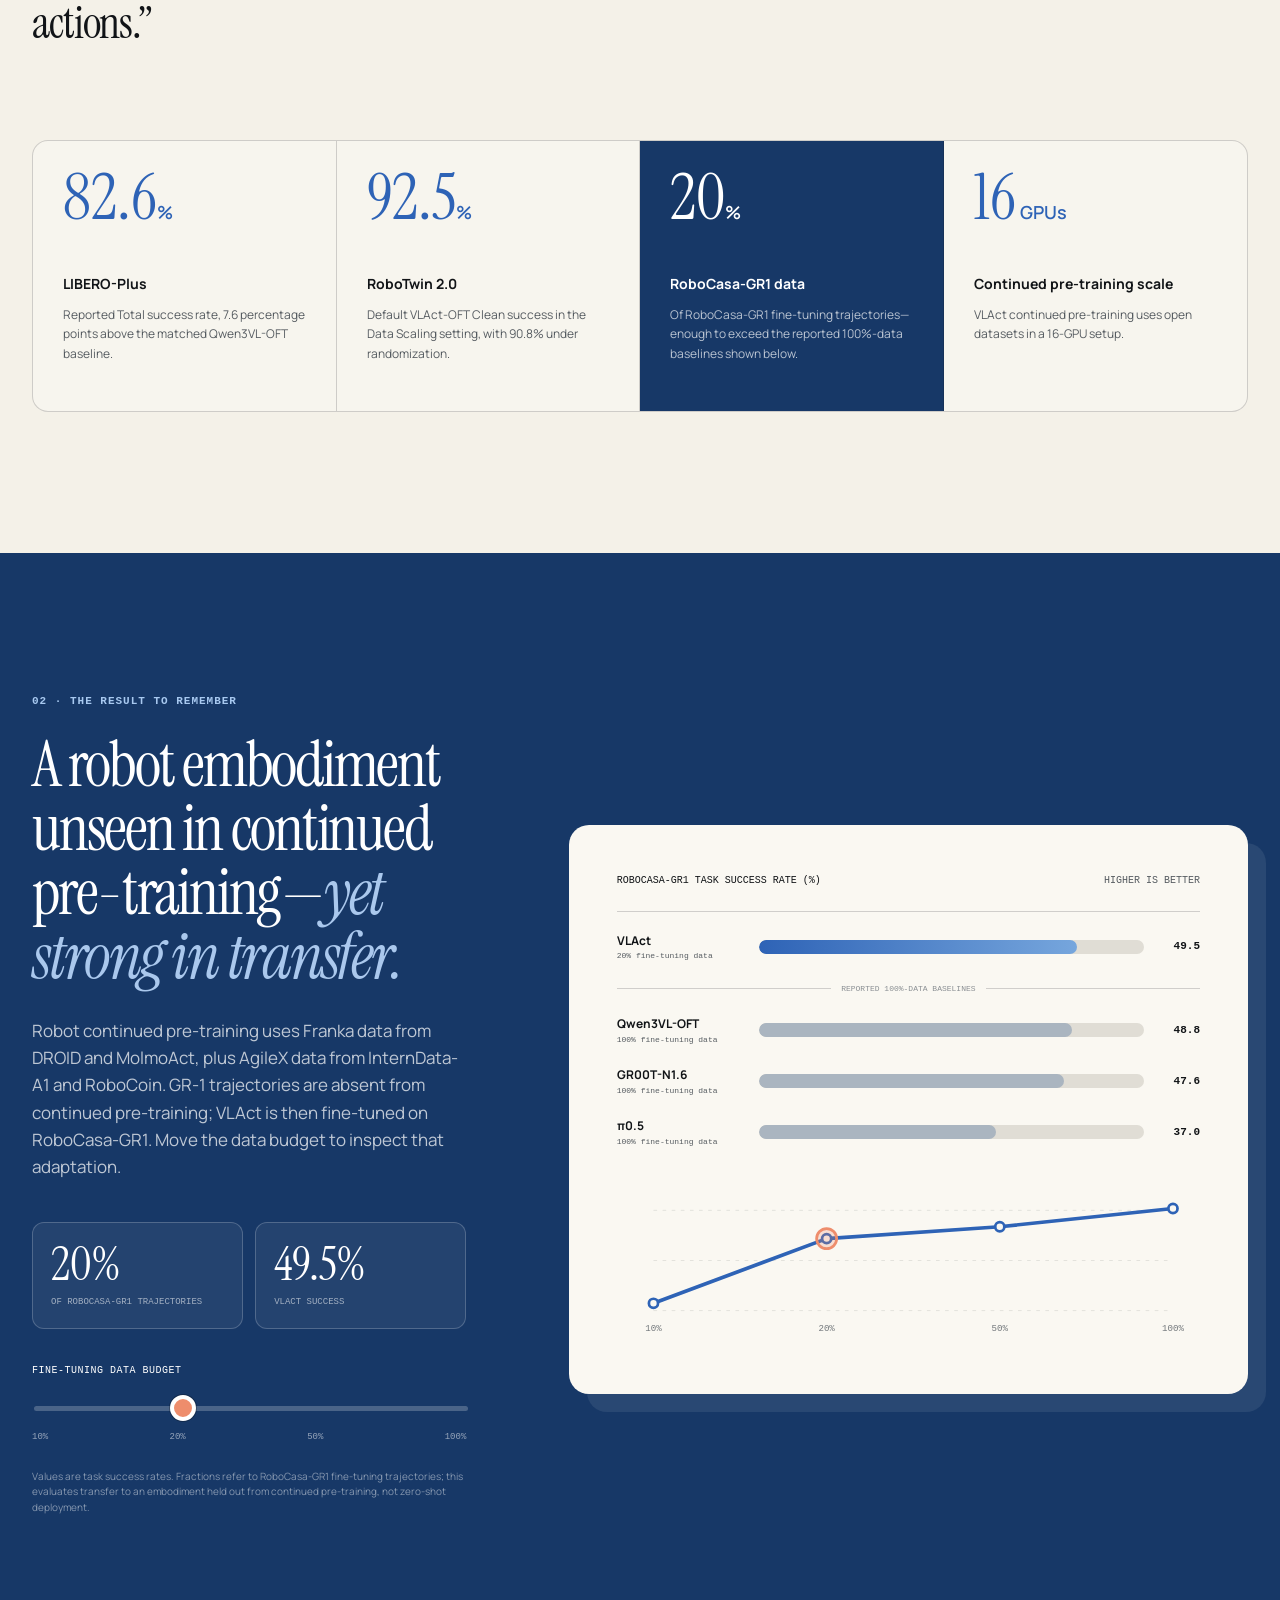
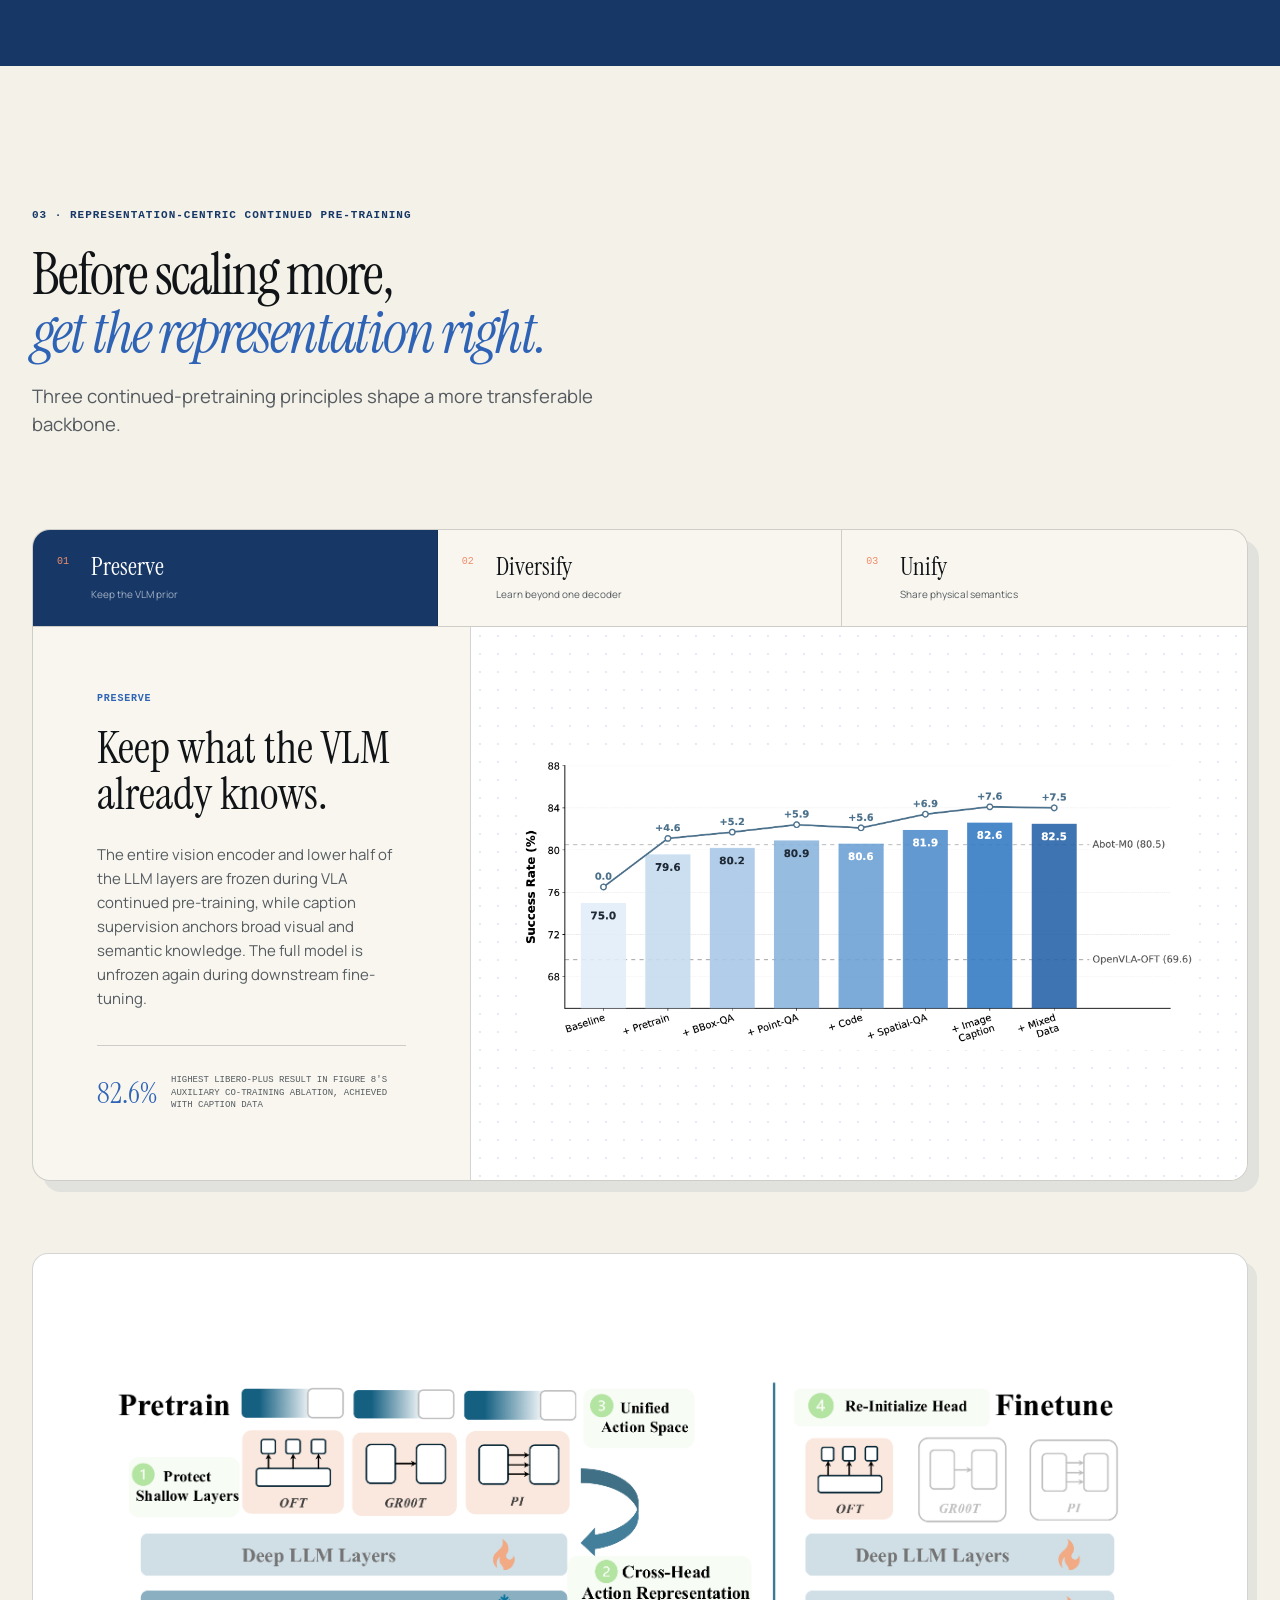
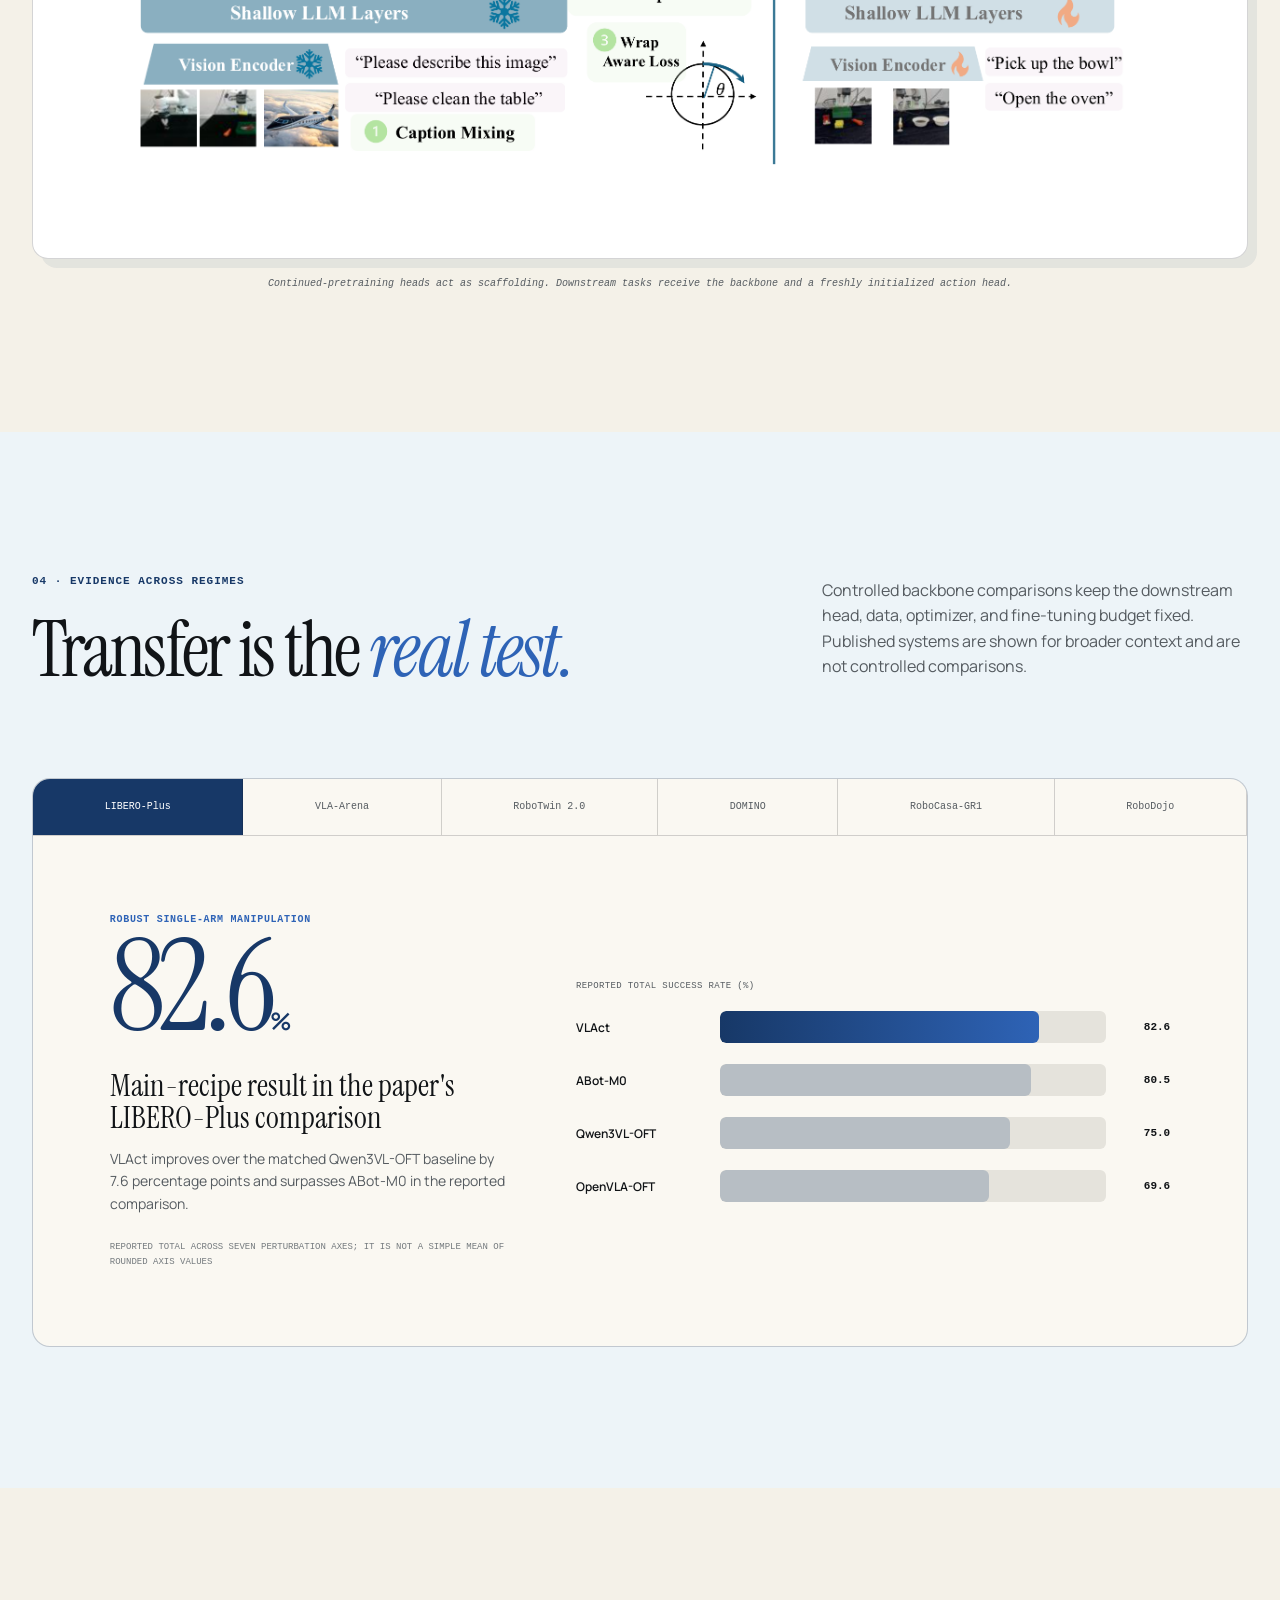
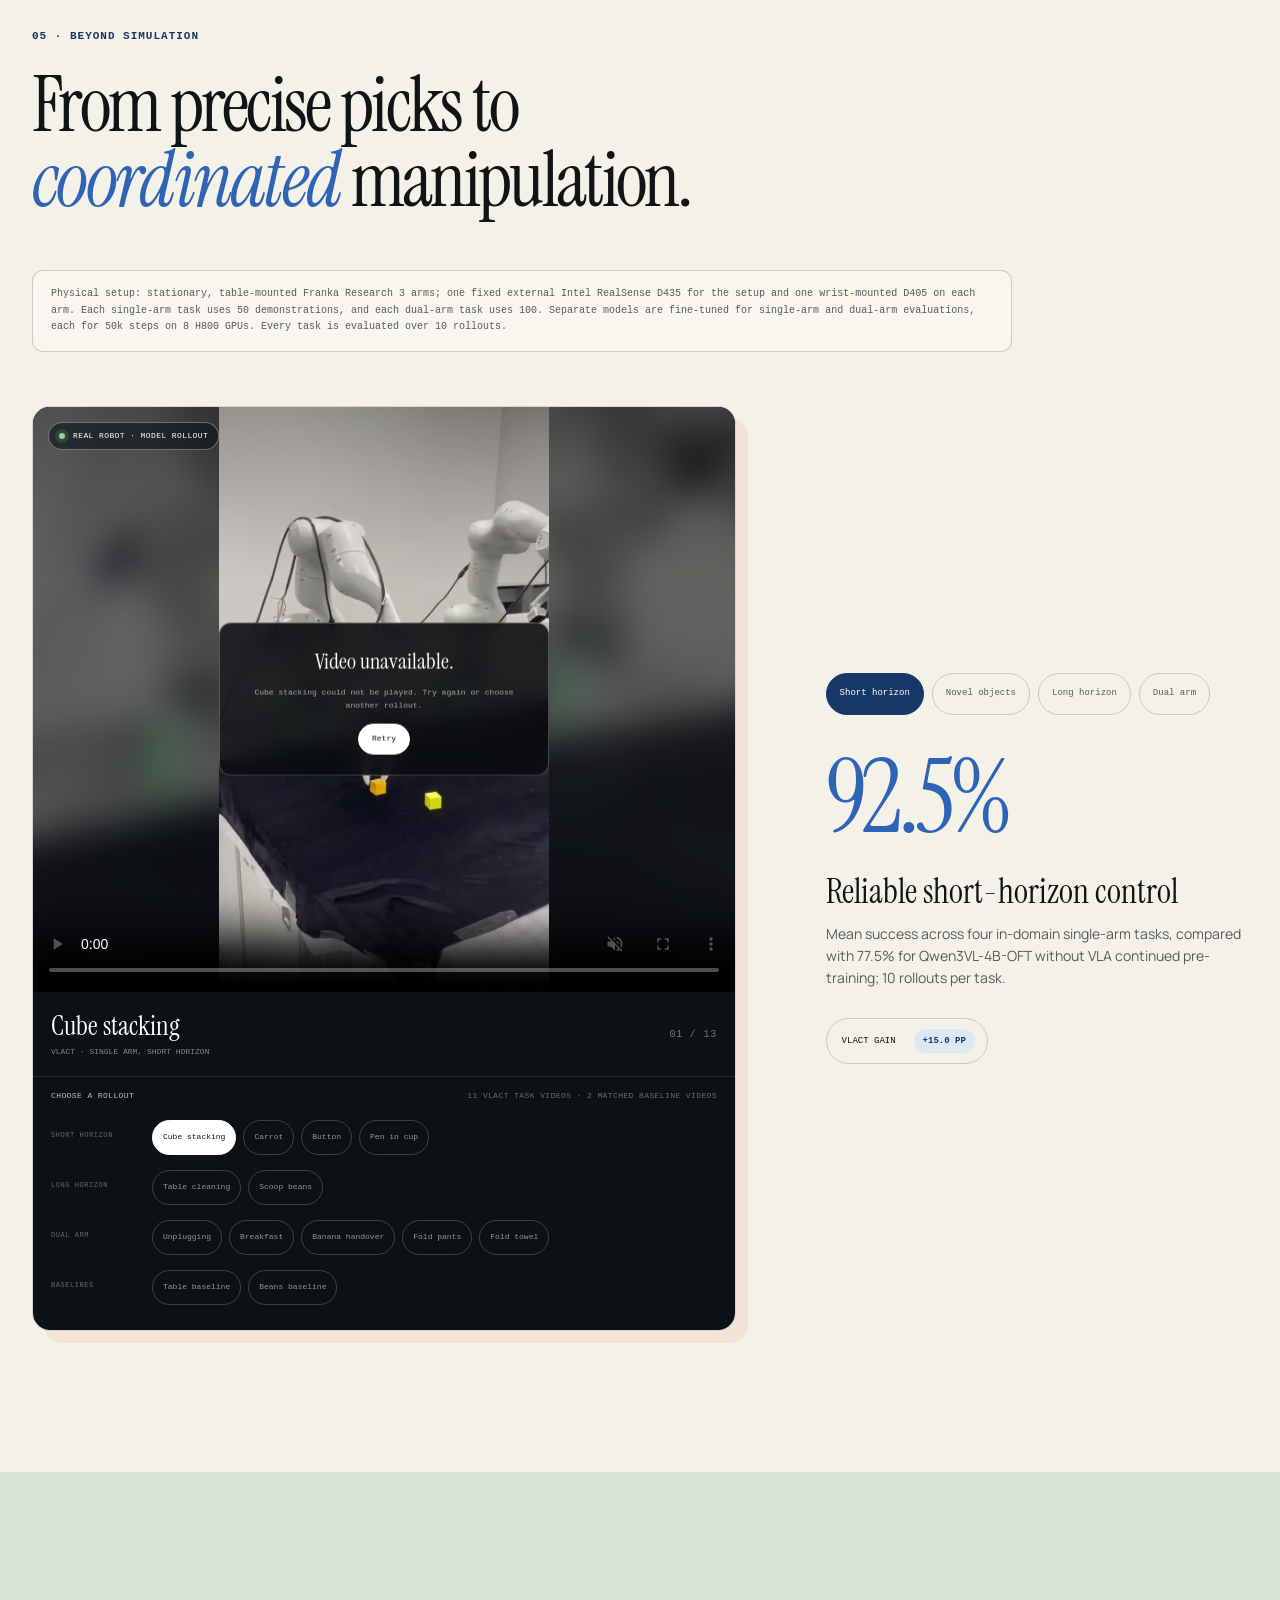
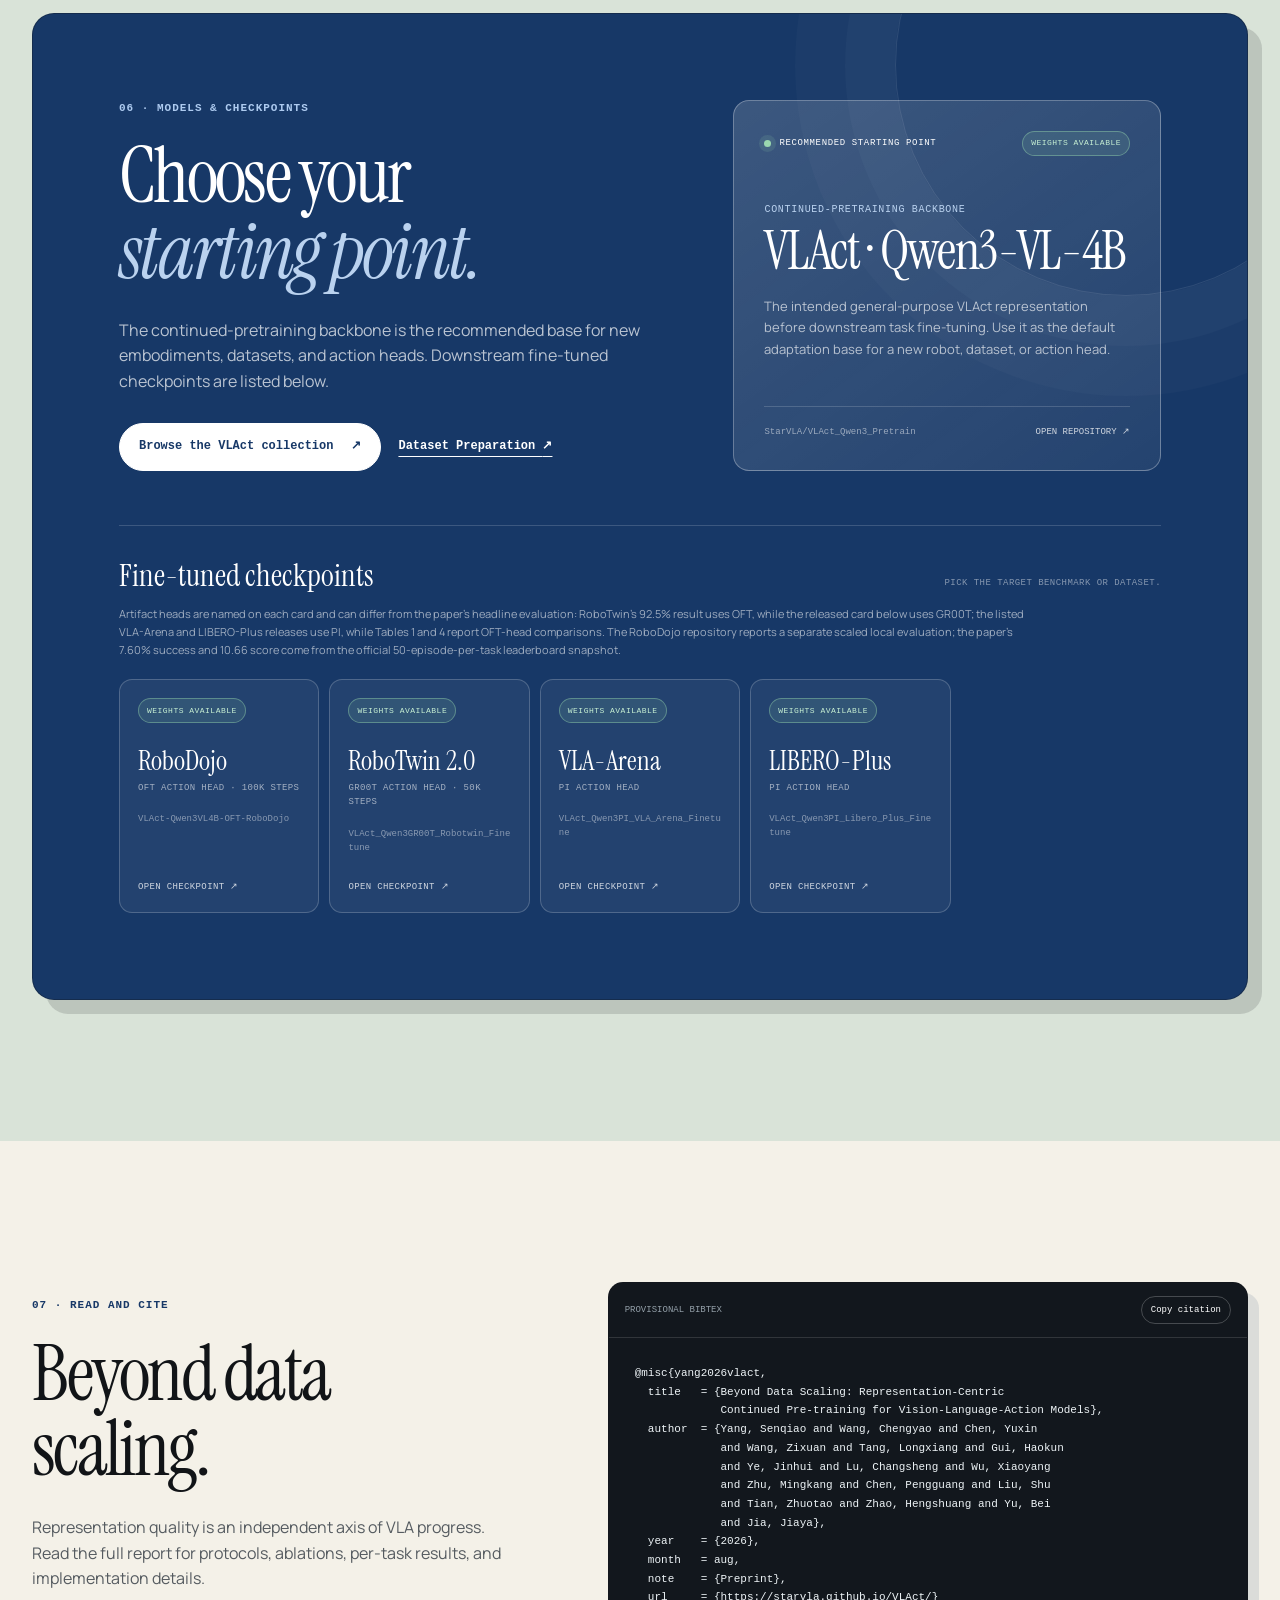
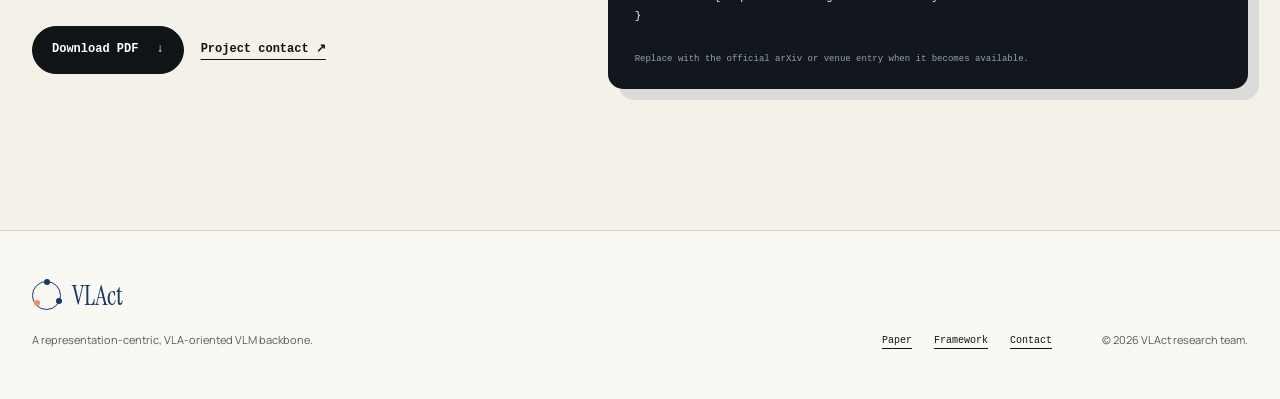
==== commit 575fa5c3: "Clarify ARX X5 generalization label" ====
--- a/index.html
+++ b/index.html
@@ -203,13 +203,13 @@
           <span>Franka manipulation</span><i></i>
           <span>AgileX bimanual control</span><i></i>
           <span>GR-1 fine-tuned transfer</span><i></i>
-          <span>ARX X5 simulation transfer</span><i></i>
+          <span>ARX X5 cross-embodiment generalization</span><i></i>
           <span>Multiple action heads</span><i></i>
           <span>Open-data continued pre-training</span><i></i>
           <span aria-hidden="true">Franka manipulation</span><i aria-hidden="true"></i>
           <span aria-hidden="true">AgileX bimanual control</span><i aria-hidden="true"></i>
           <span aria-hidden="true">GR-1 fine-tuned transfer</span><i aria-hidden="true"></i>
-          <span aria-hidden="true">ARX X5 simulation transfer</span><i aria-hidden="true"></i>
+          <span aria-hidden="true">ARX X5 cross-embodiment generalization</span><i aria-hidden="true"></i>
           <span aria-hidden="true">Multiple action heads</span><i aria-hidden="true"></i>
           <span aria-hidden="true">Open-data continued pre-training</span><i aria-hidden="true"></i>
         </div>
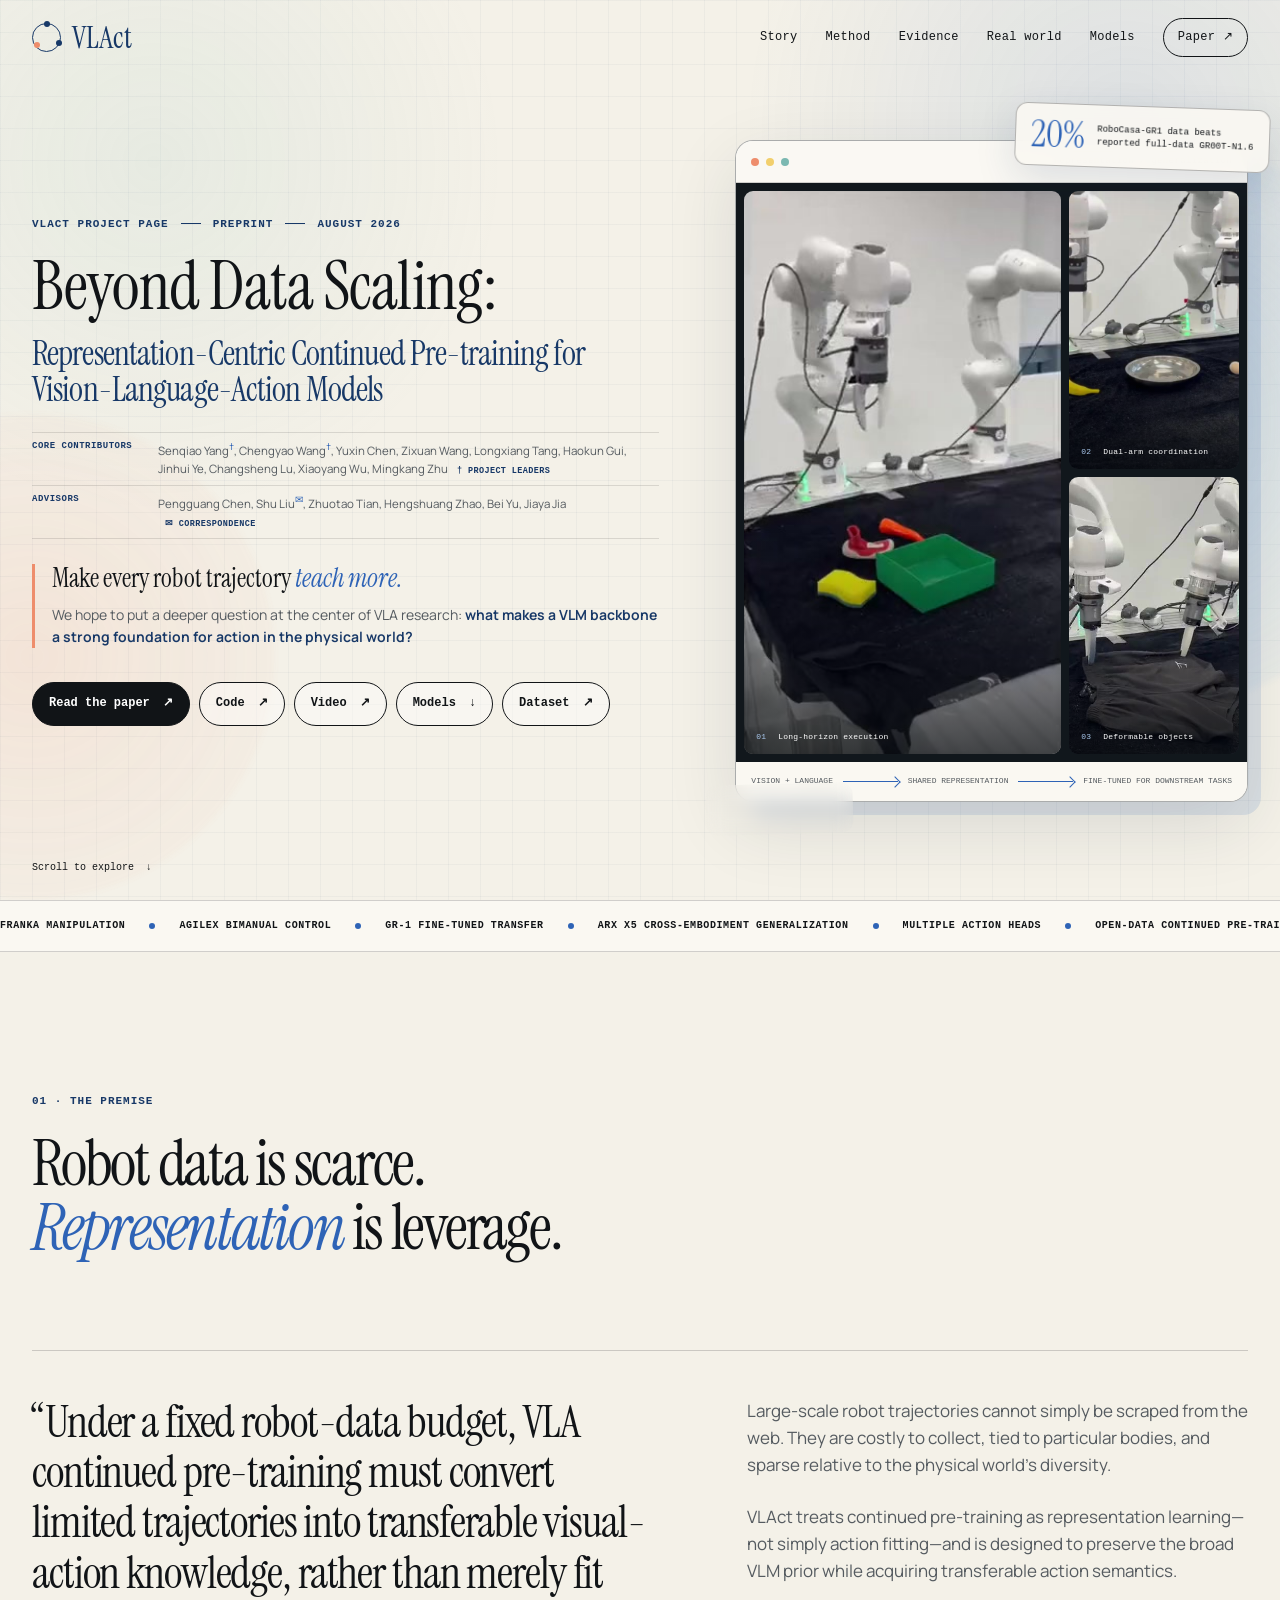
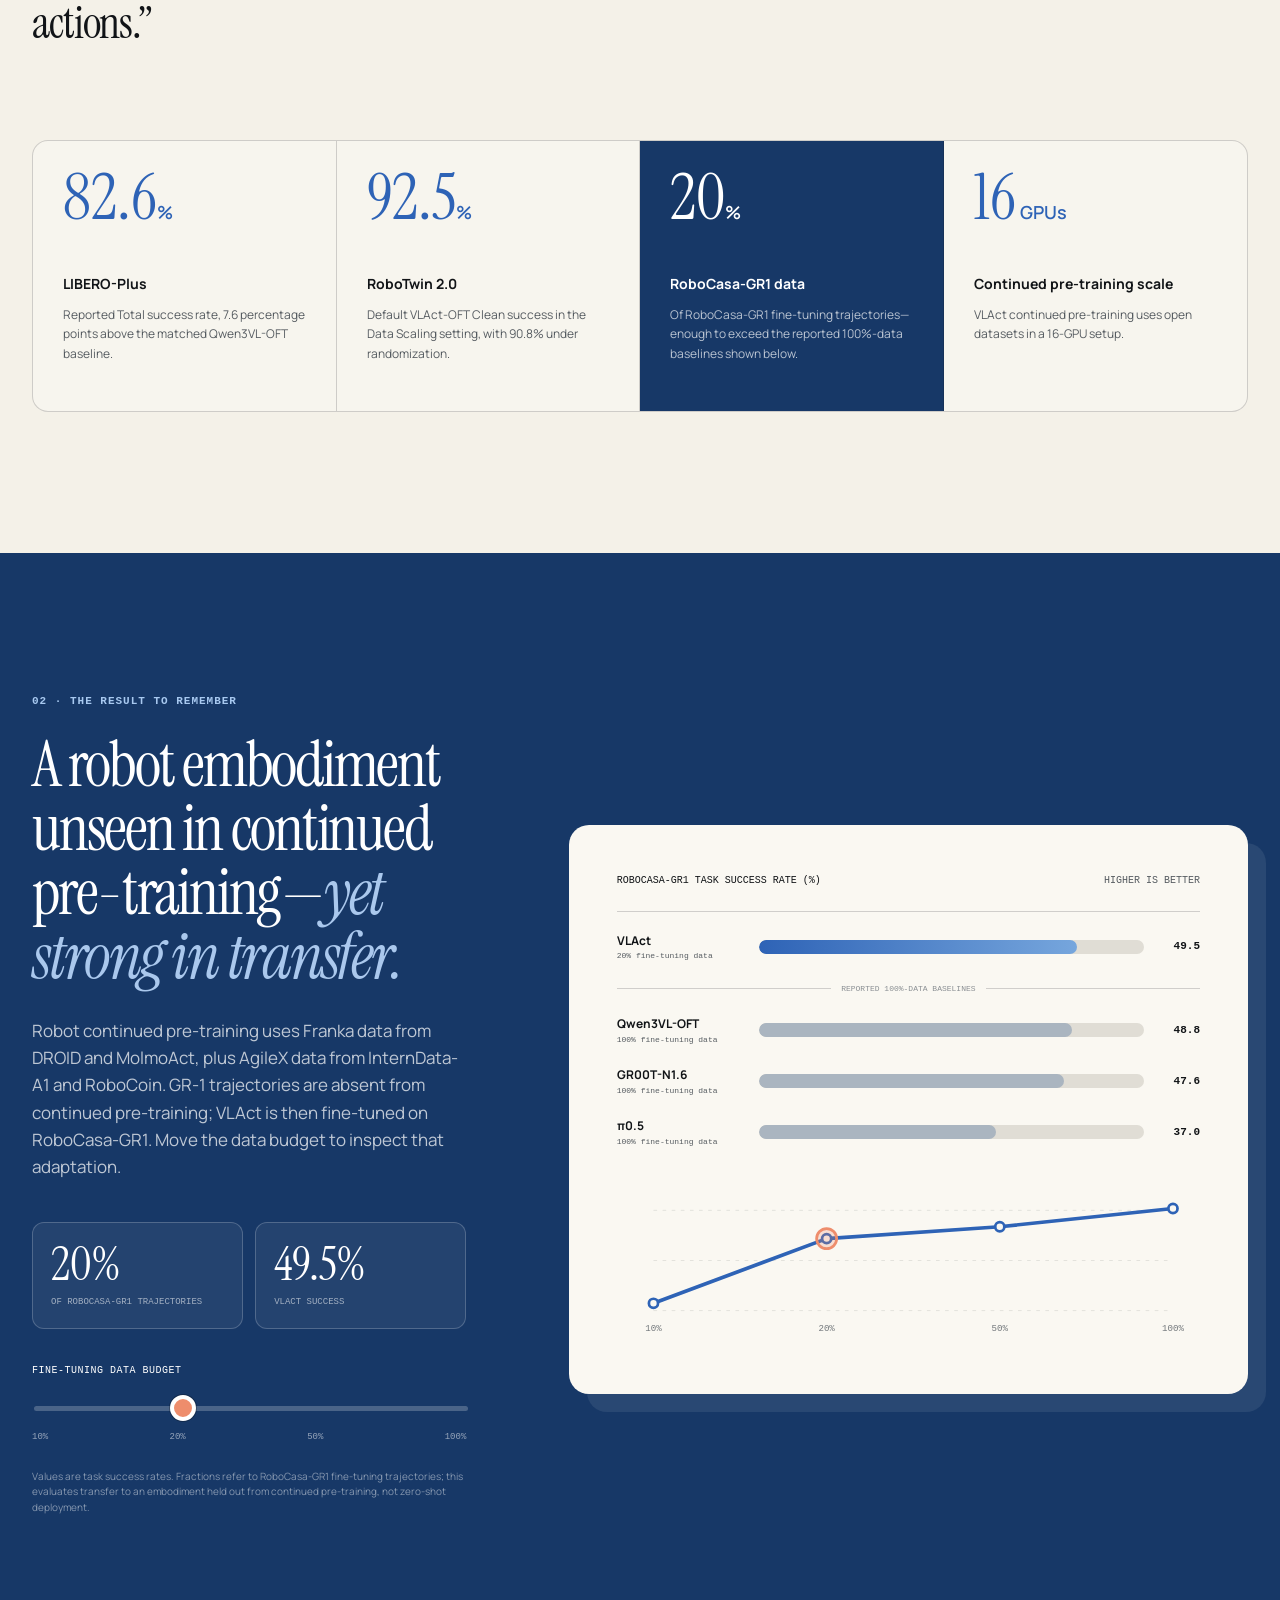
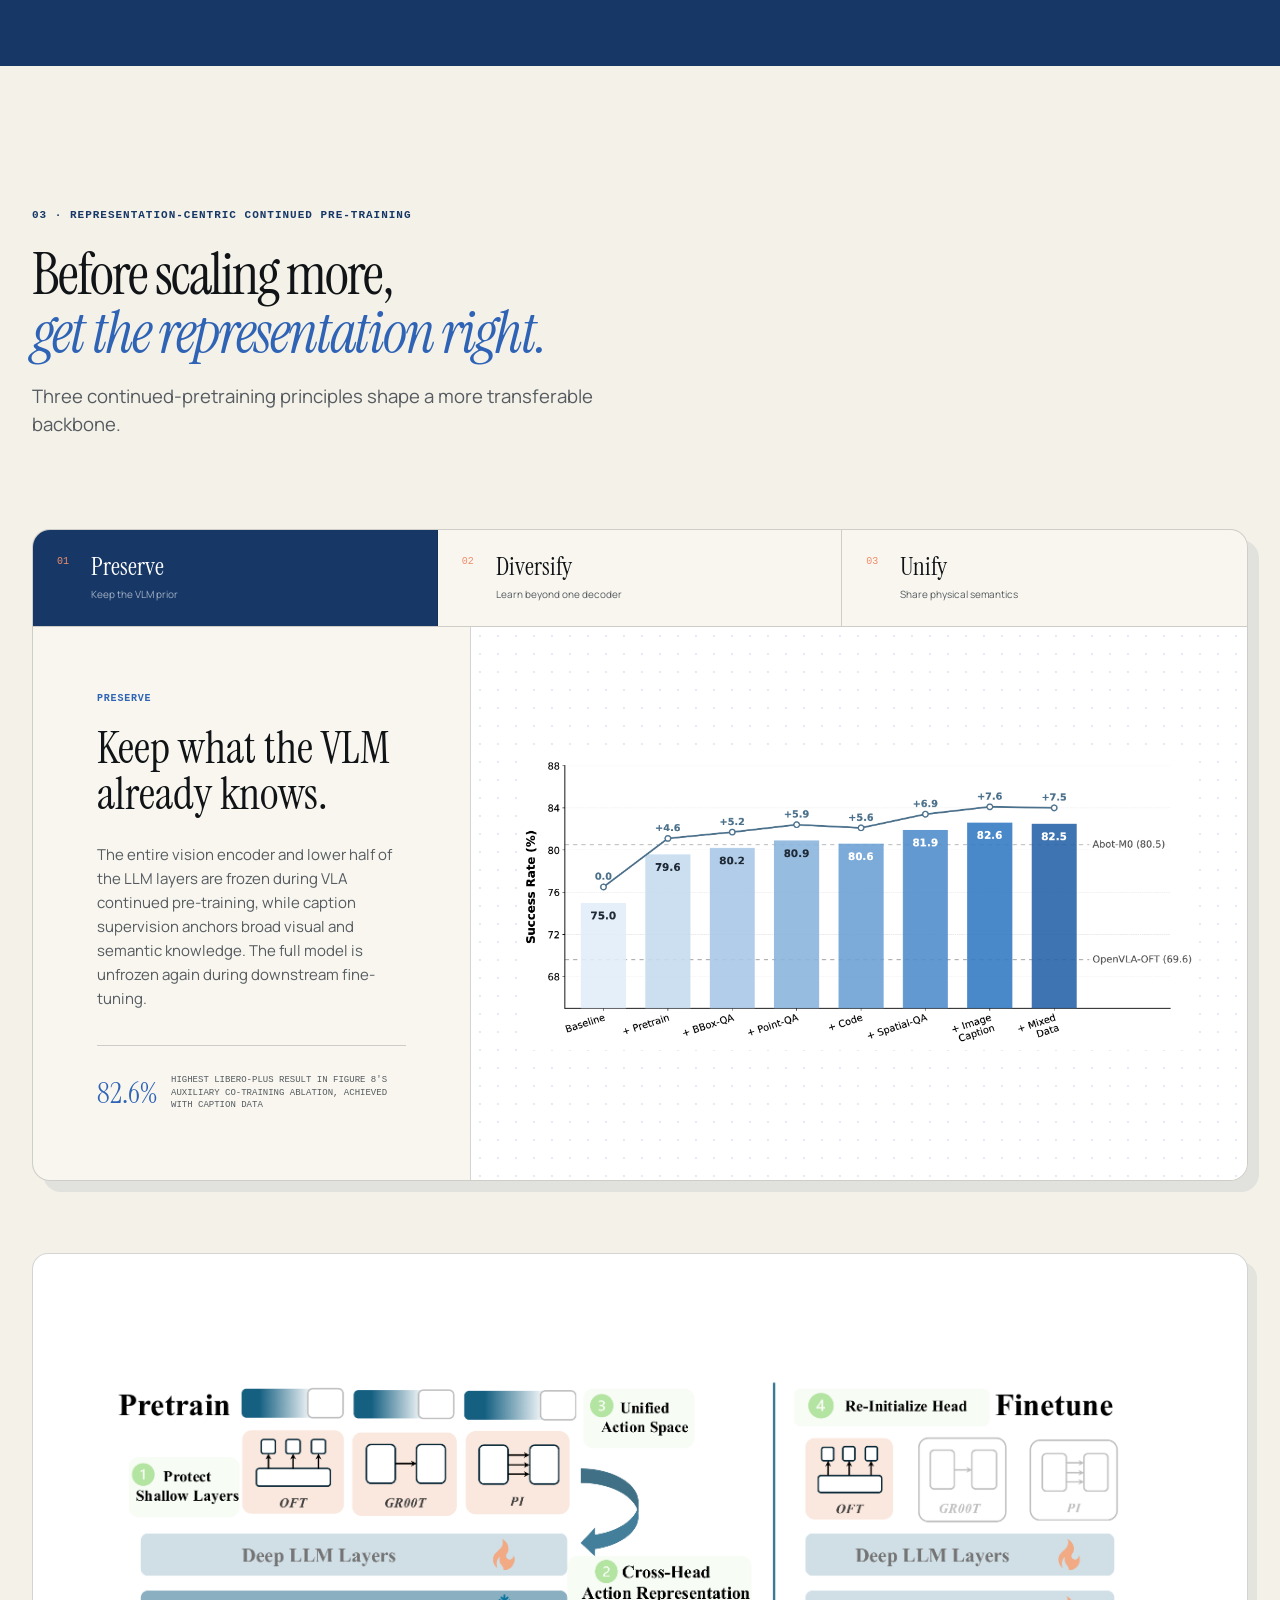
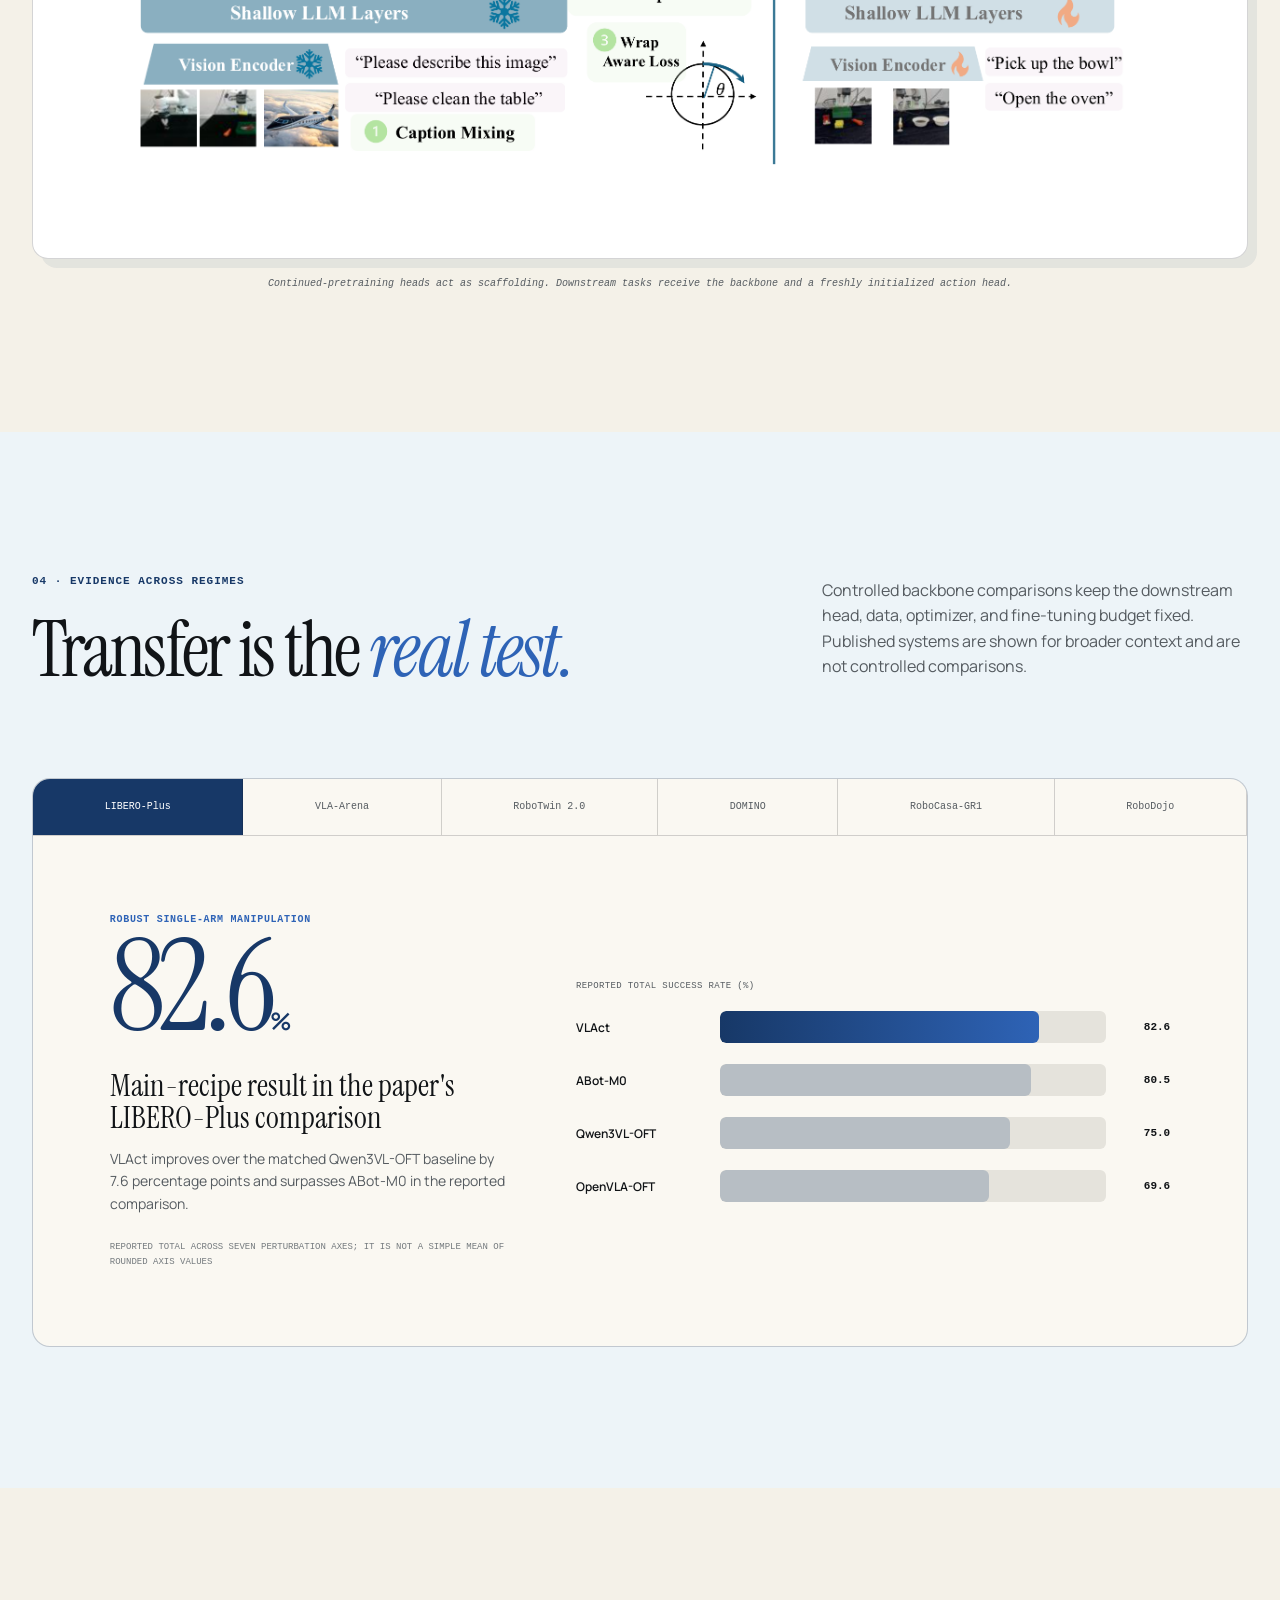
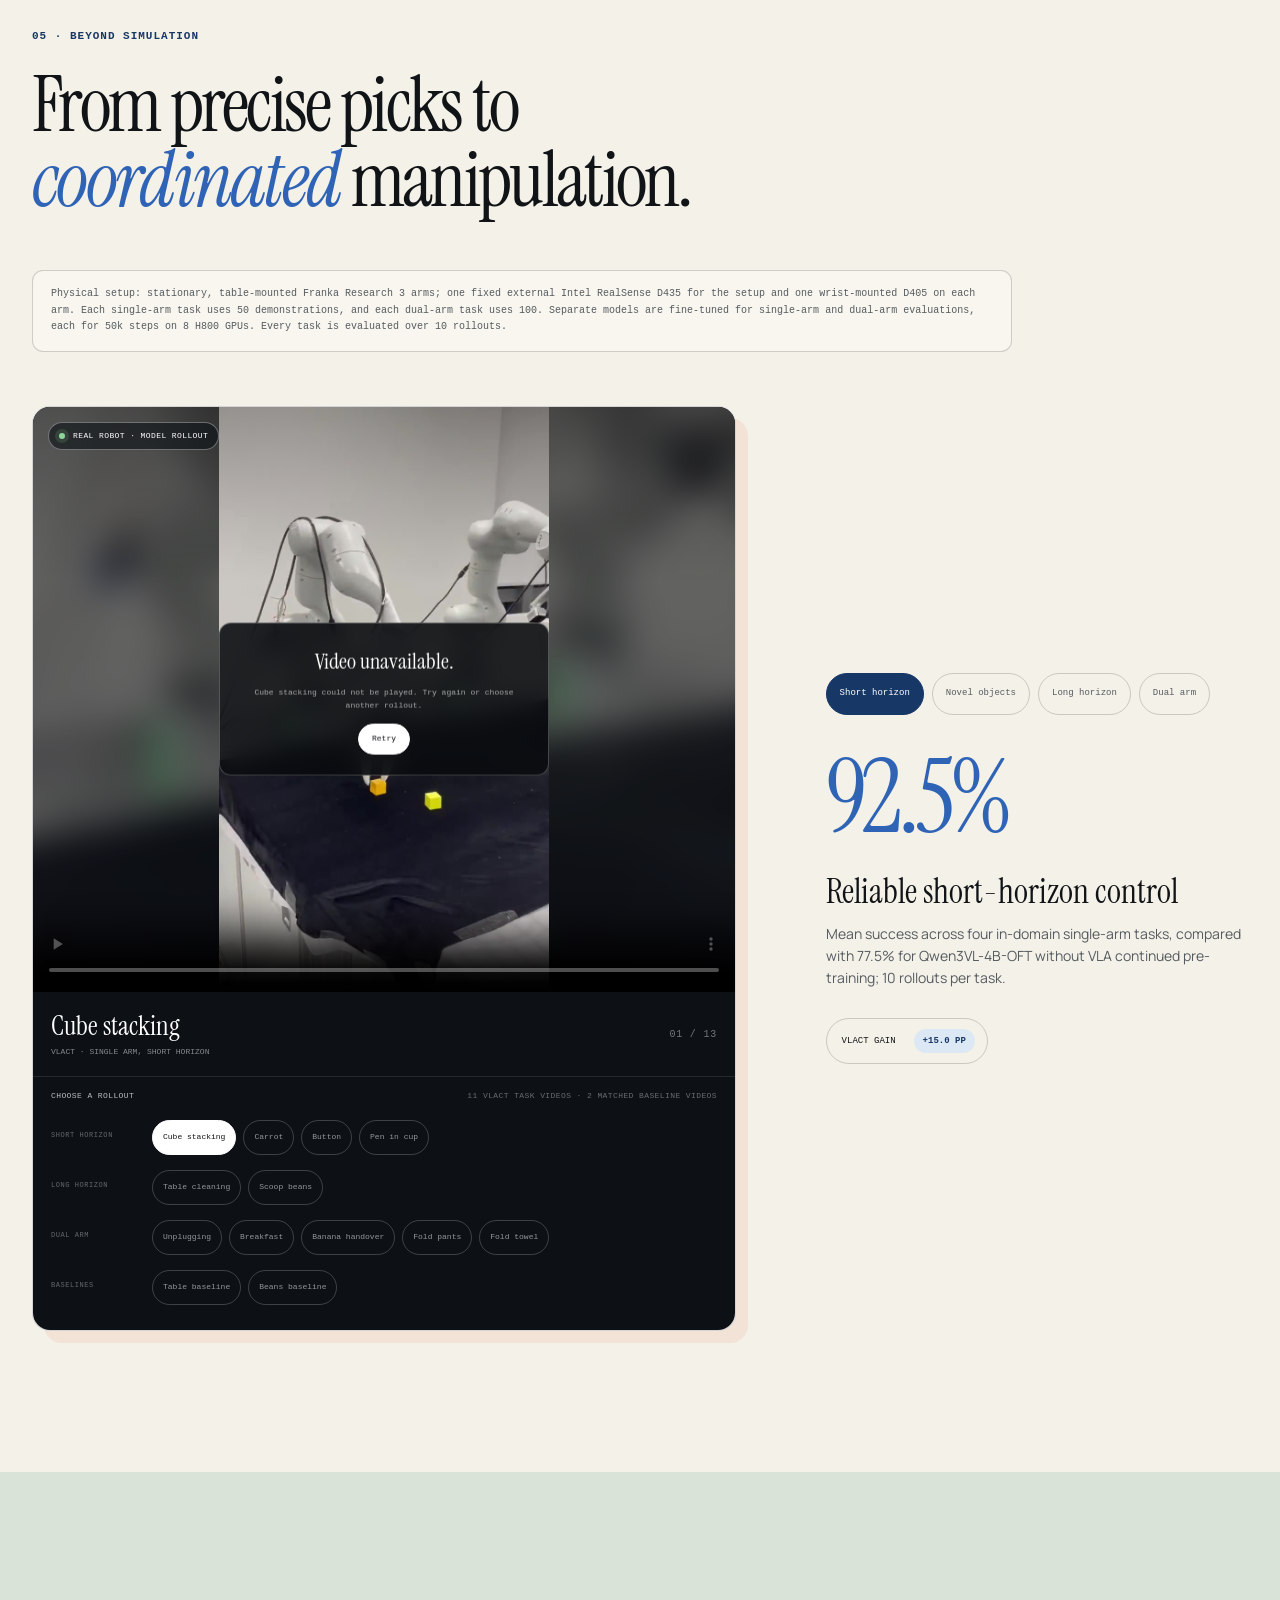
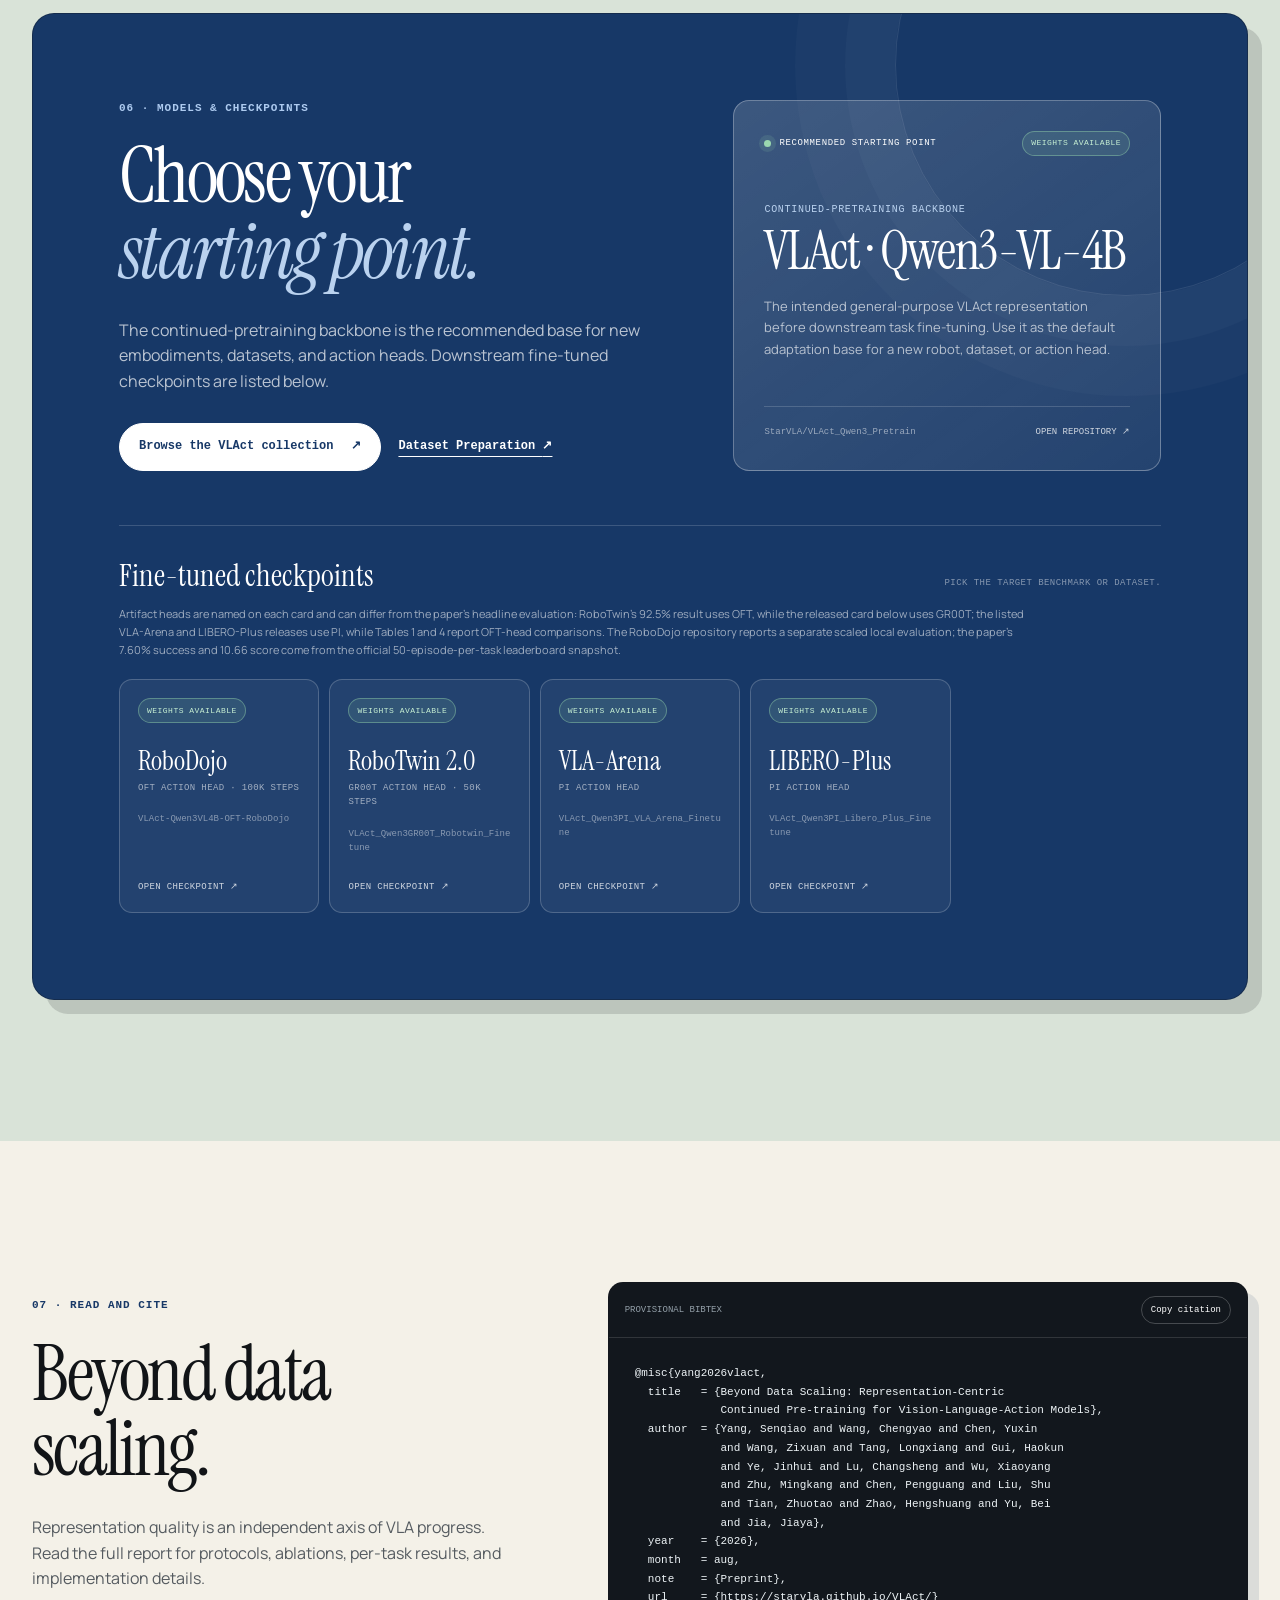
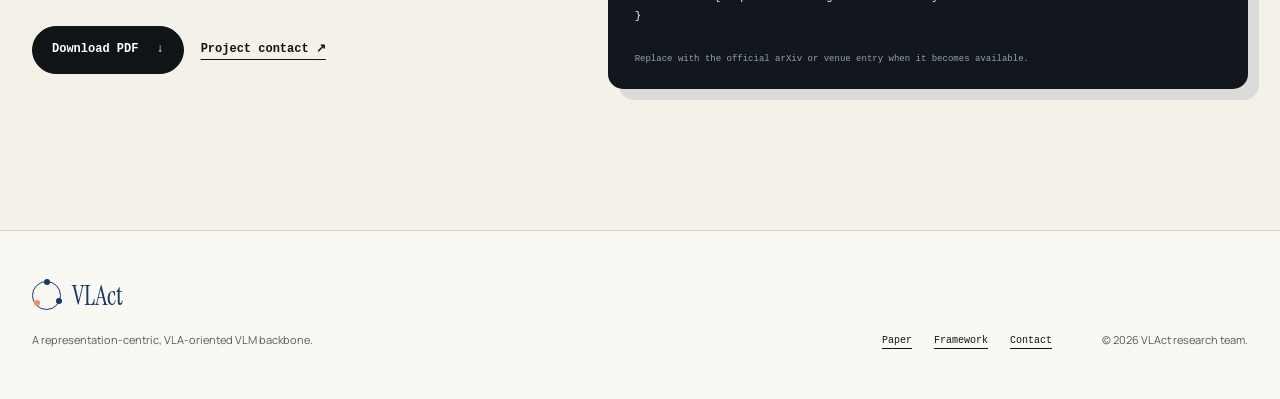
==== commit 2f604775: "Simplify project page hero copy" ====
--- a/index.html
+++ b/index.html
@@ -132,11 +132,6 @@
               <strong>what makes a VLM backbone a strong foundation for action in the physical world?</strong>
             </p>
           </div>
-          <p class="hero-lede">
-            VLAct focuses continued pre-training on the representation itself: preserving broad VLM priors,
-            learning beyond a single action head, and sharing physical semantics across embodiments.
-          </p>
-
           <nav class="hero-actions hero-resource-actions" aria-label="Project resources">
             <a class="button button-primary" href="assets/VLAct.pdf">
               Read the paper
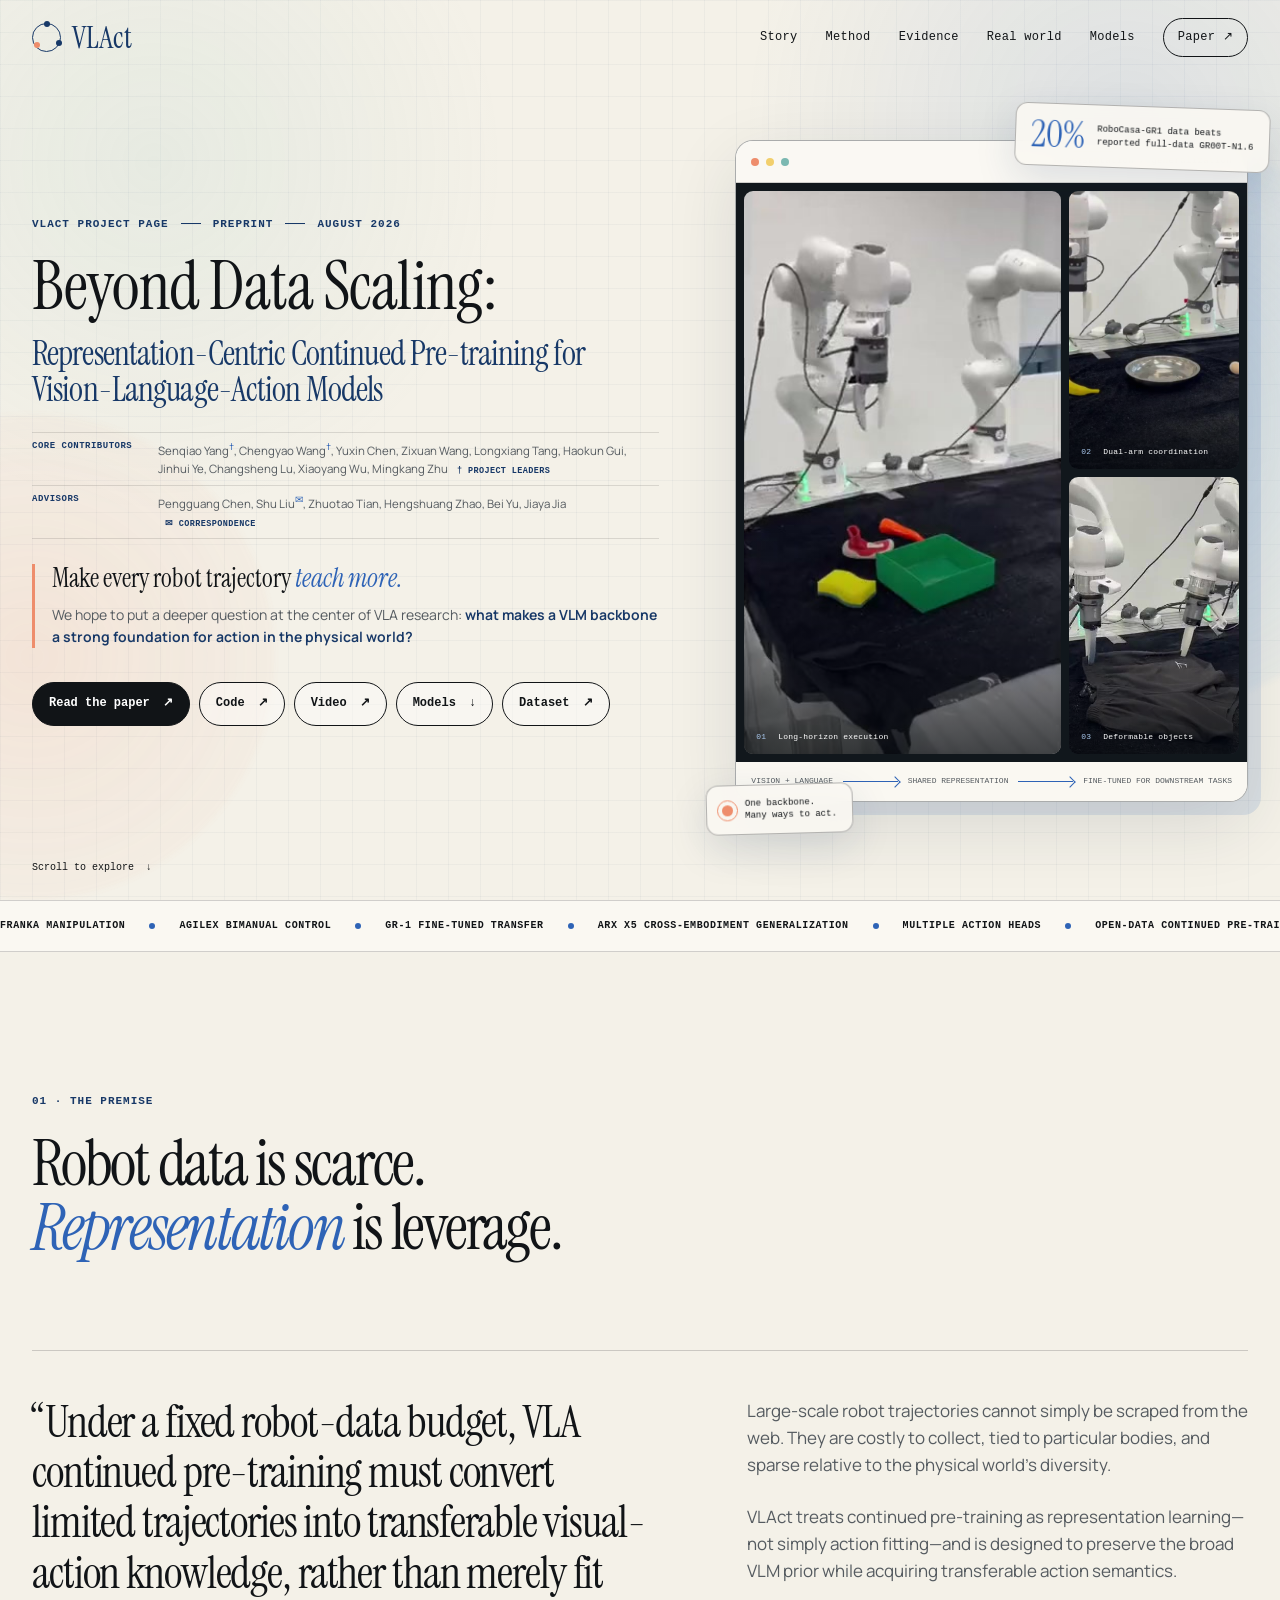
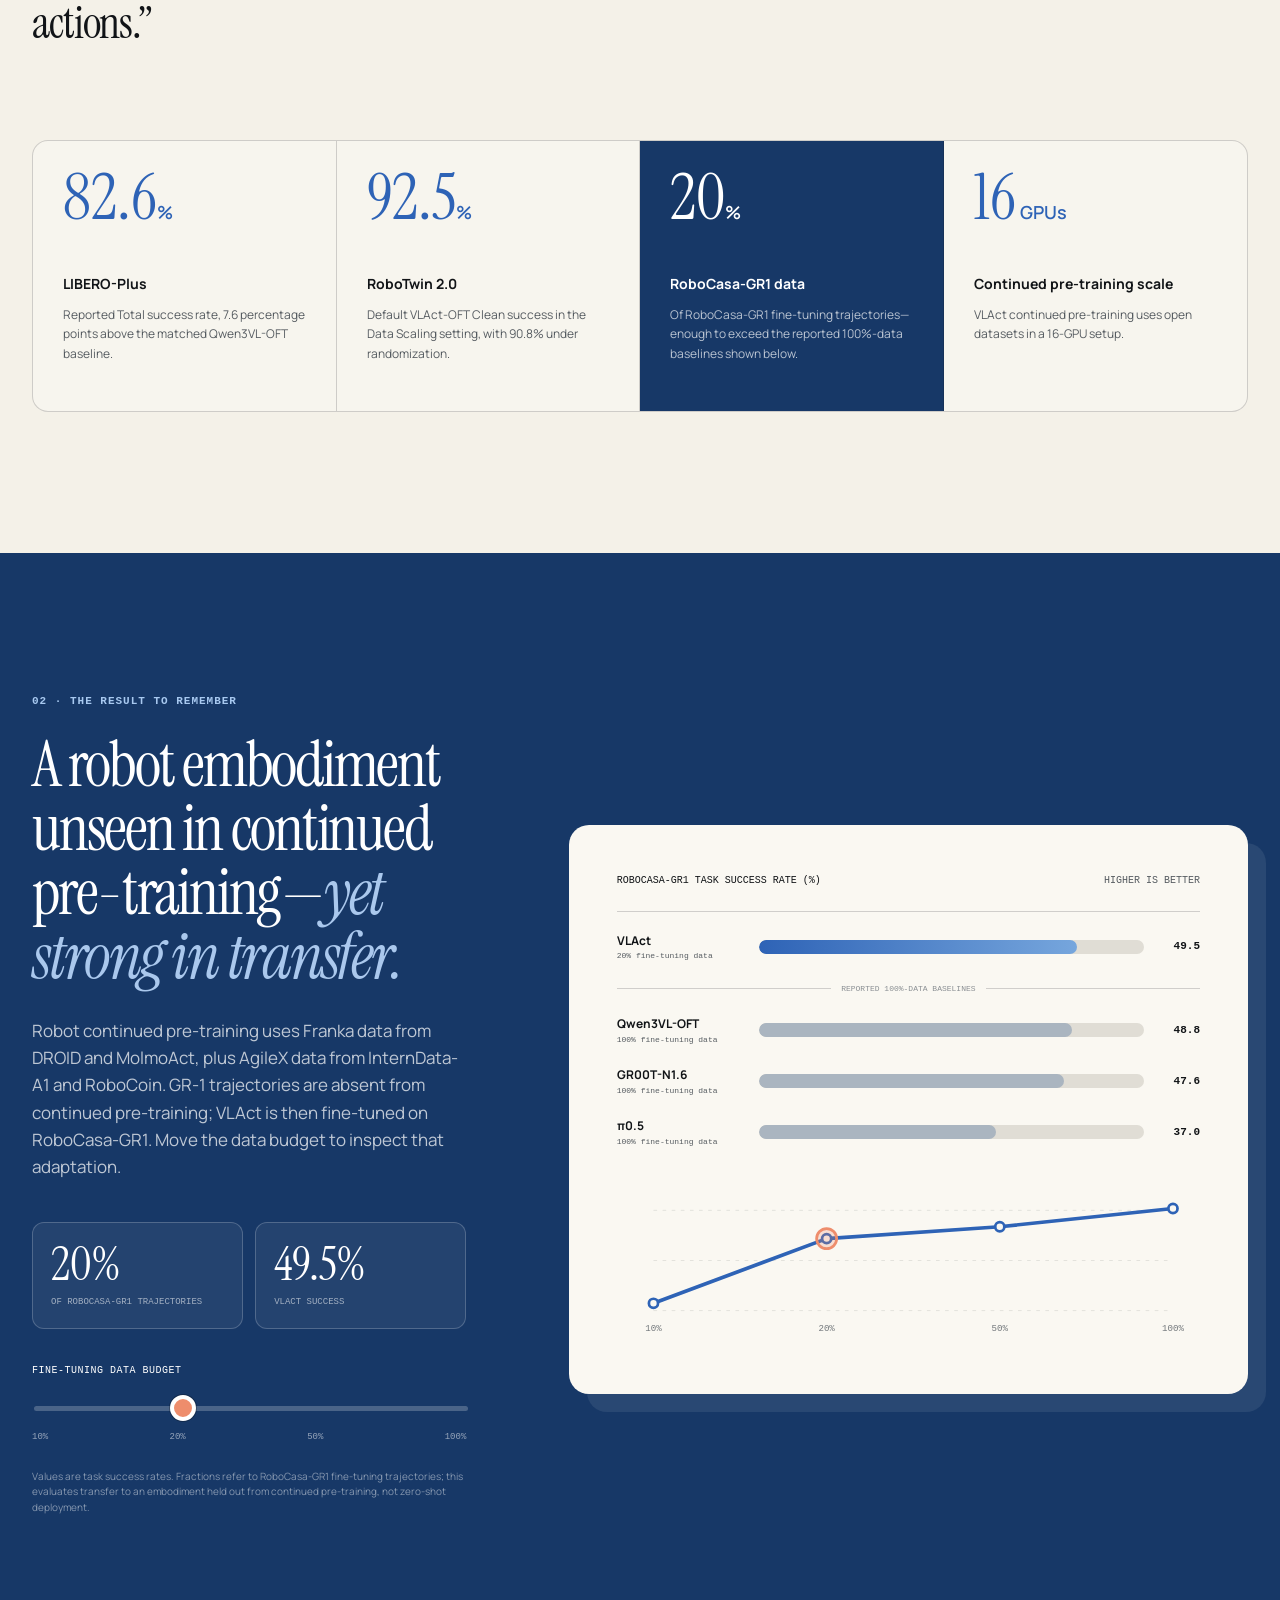
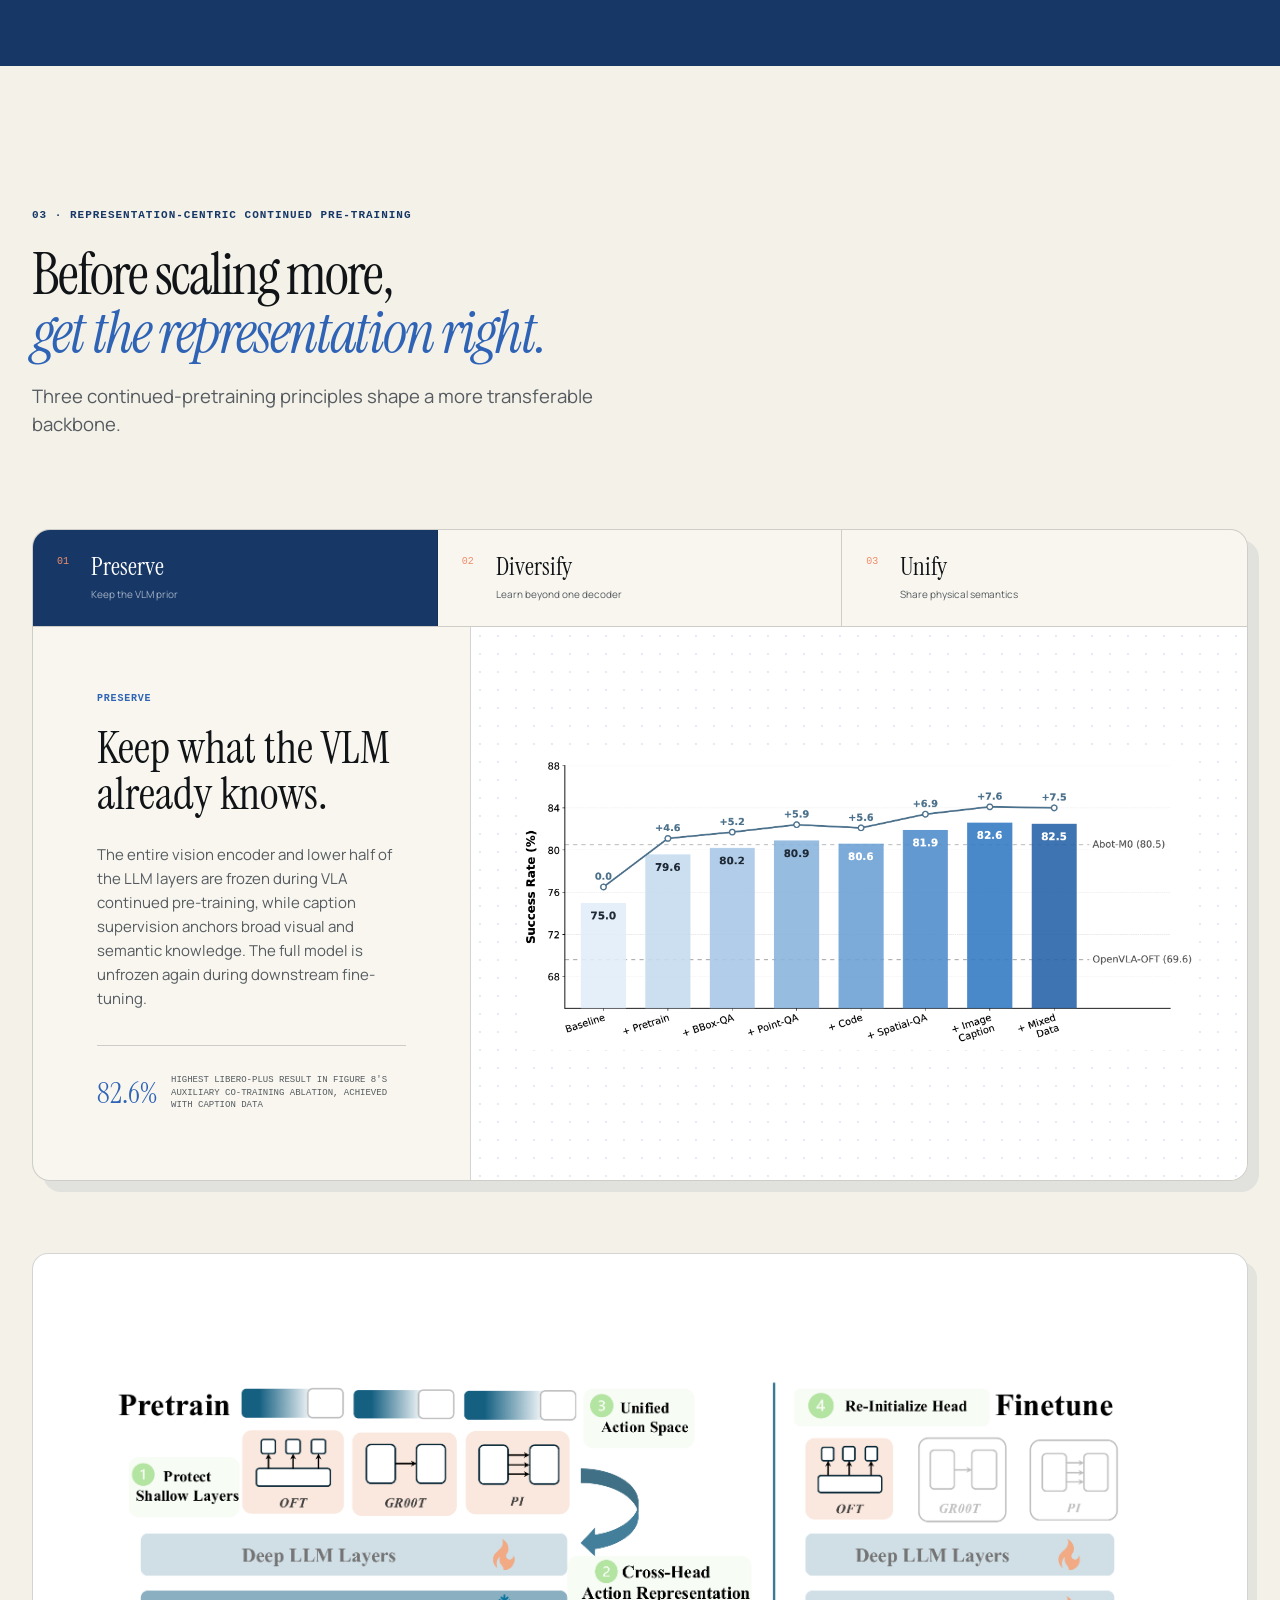
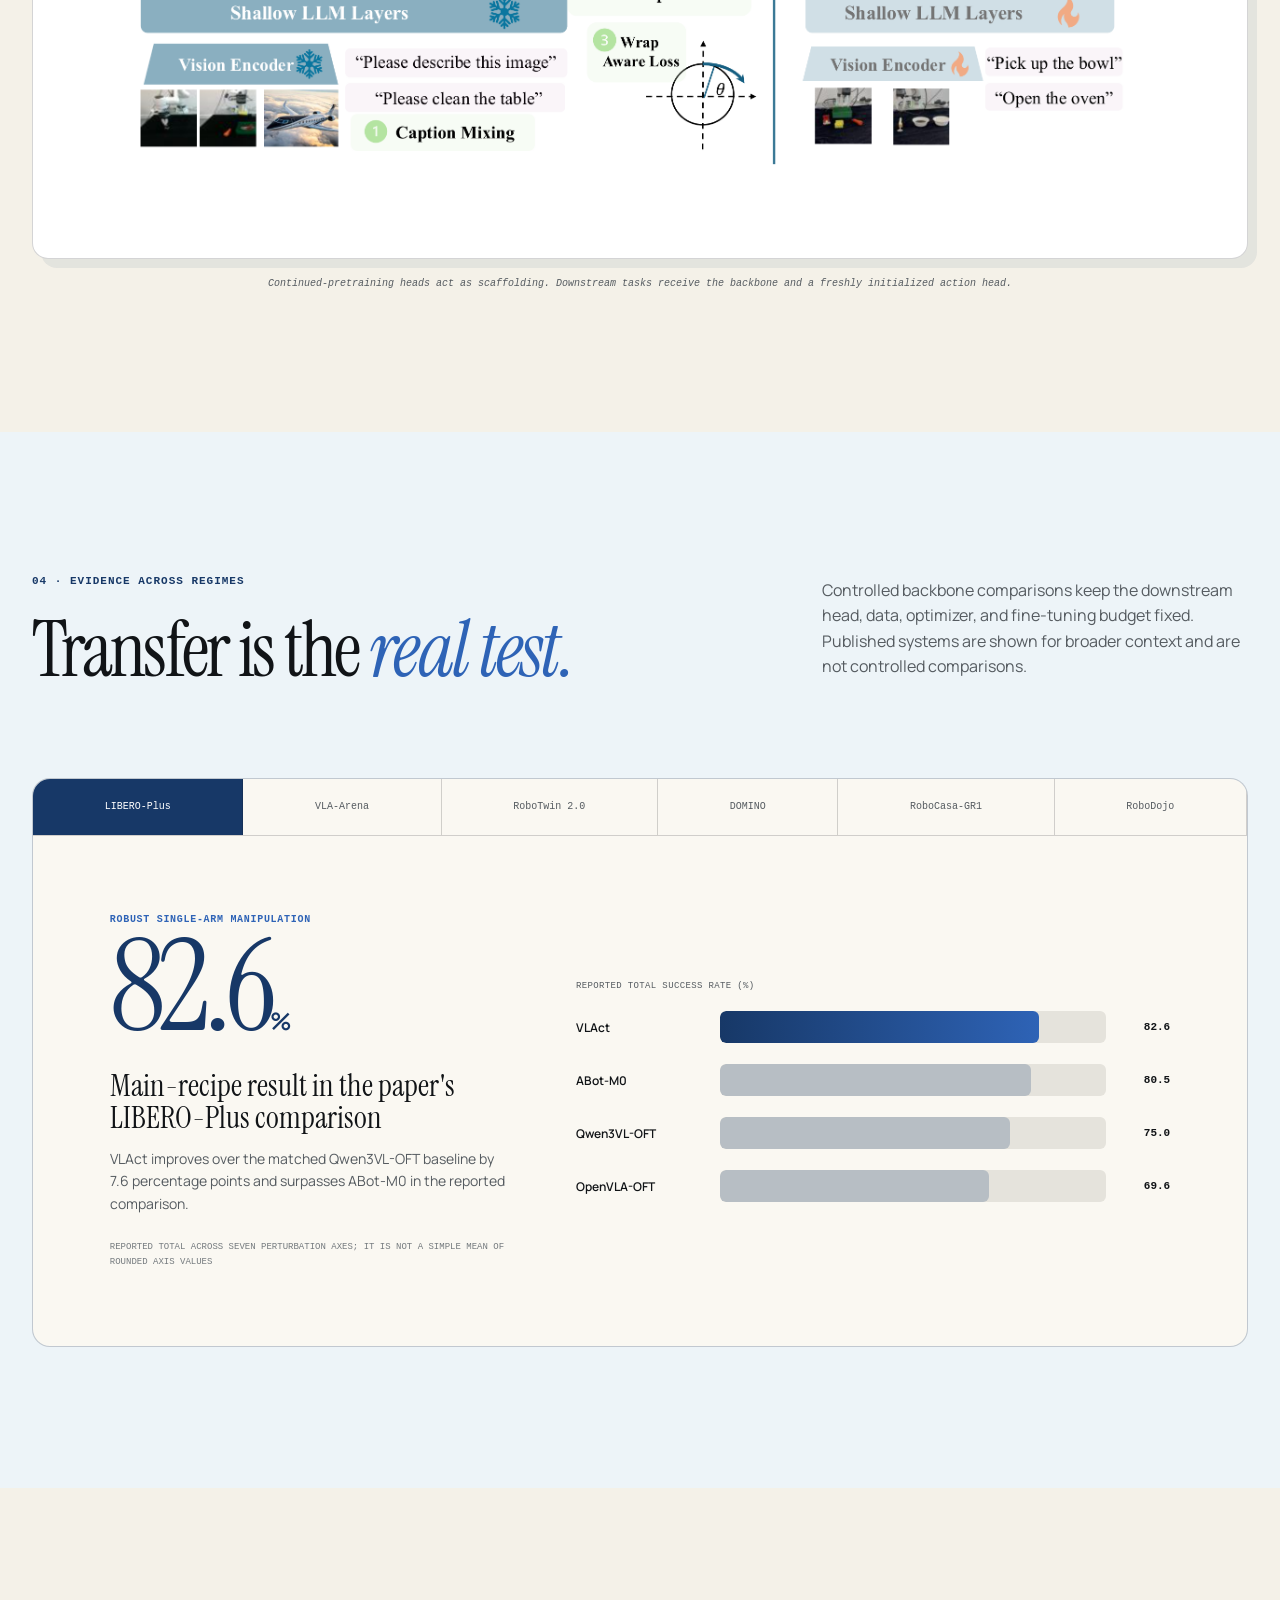
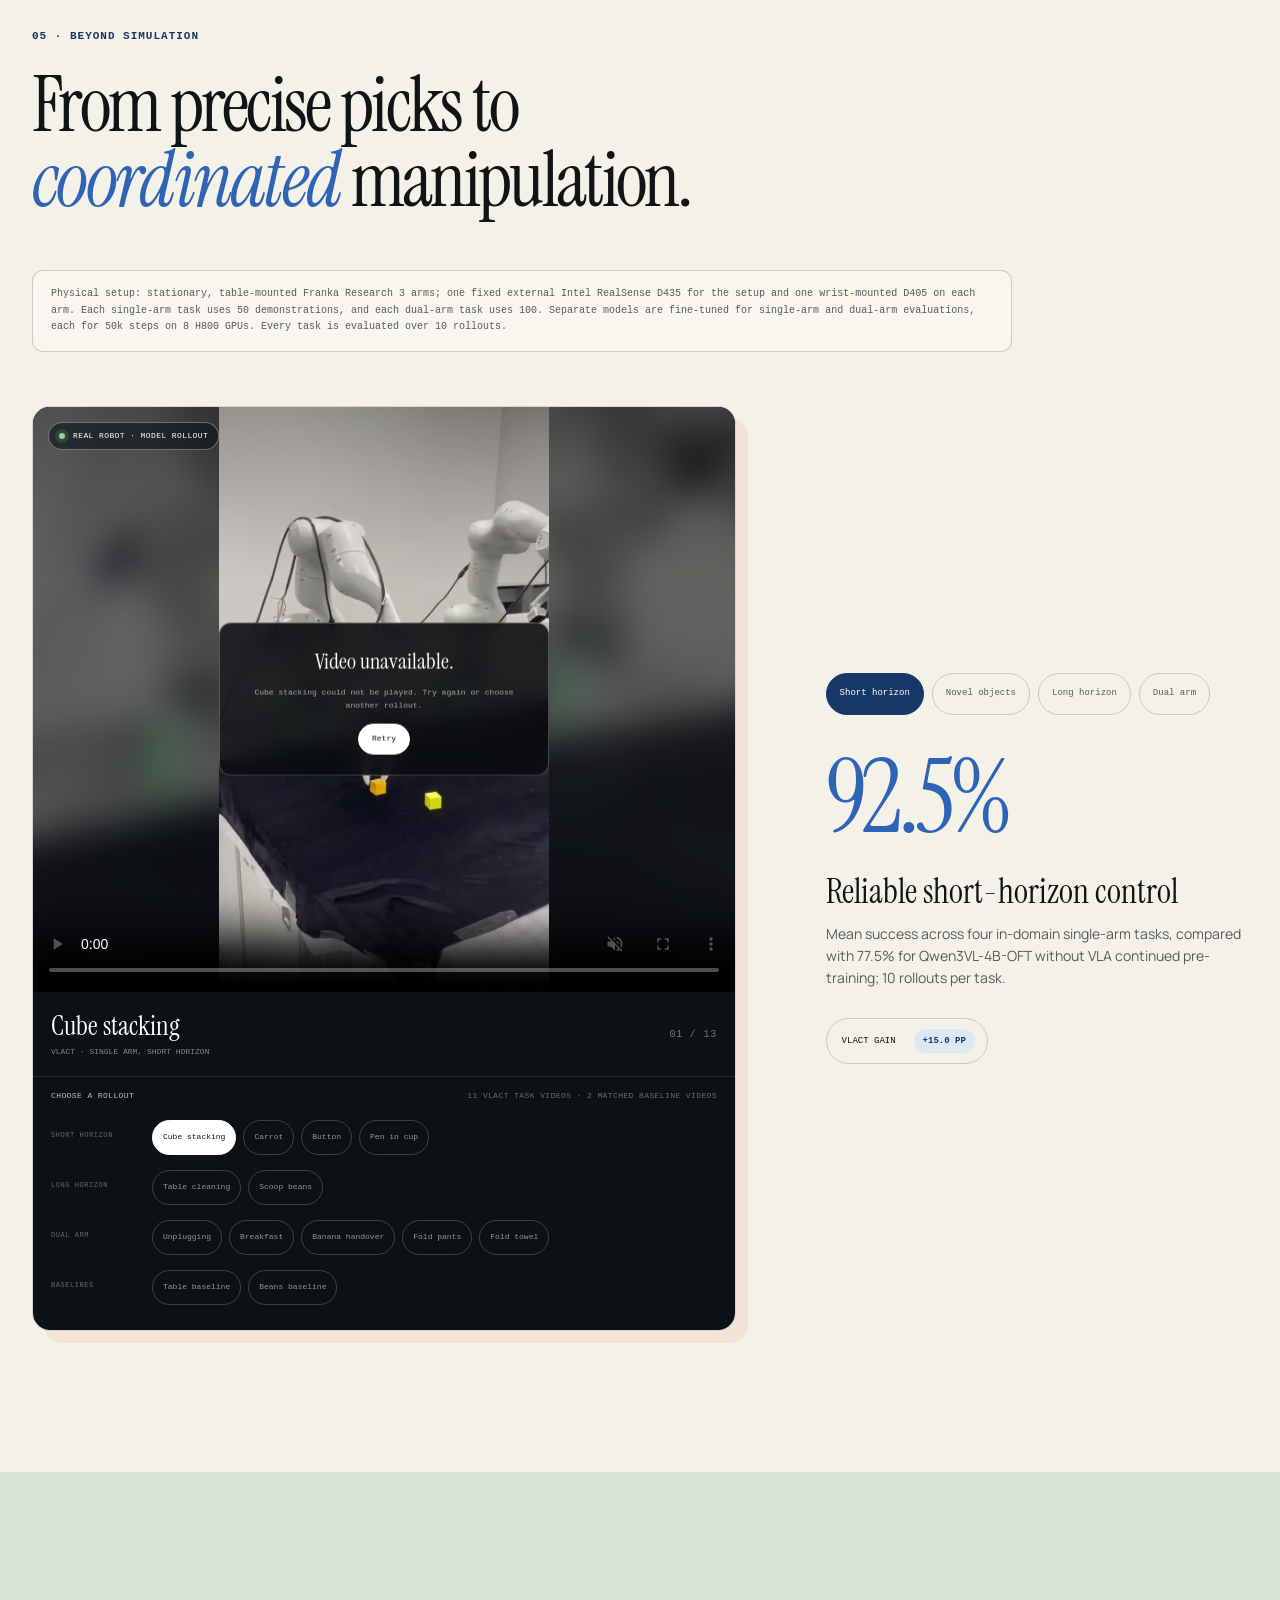
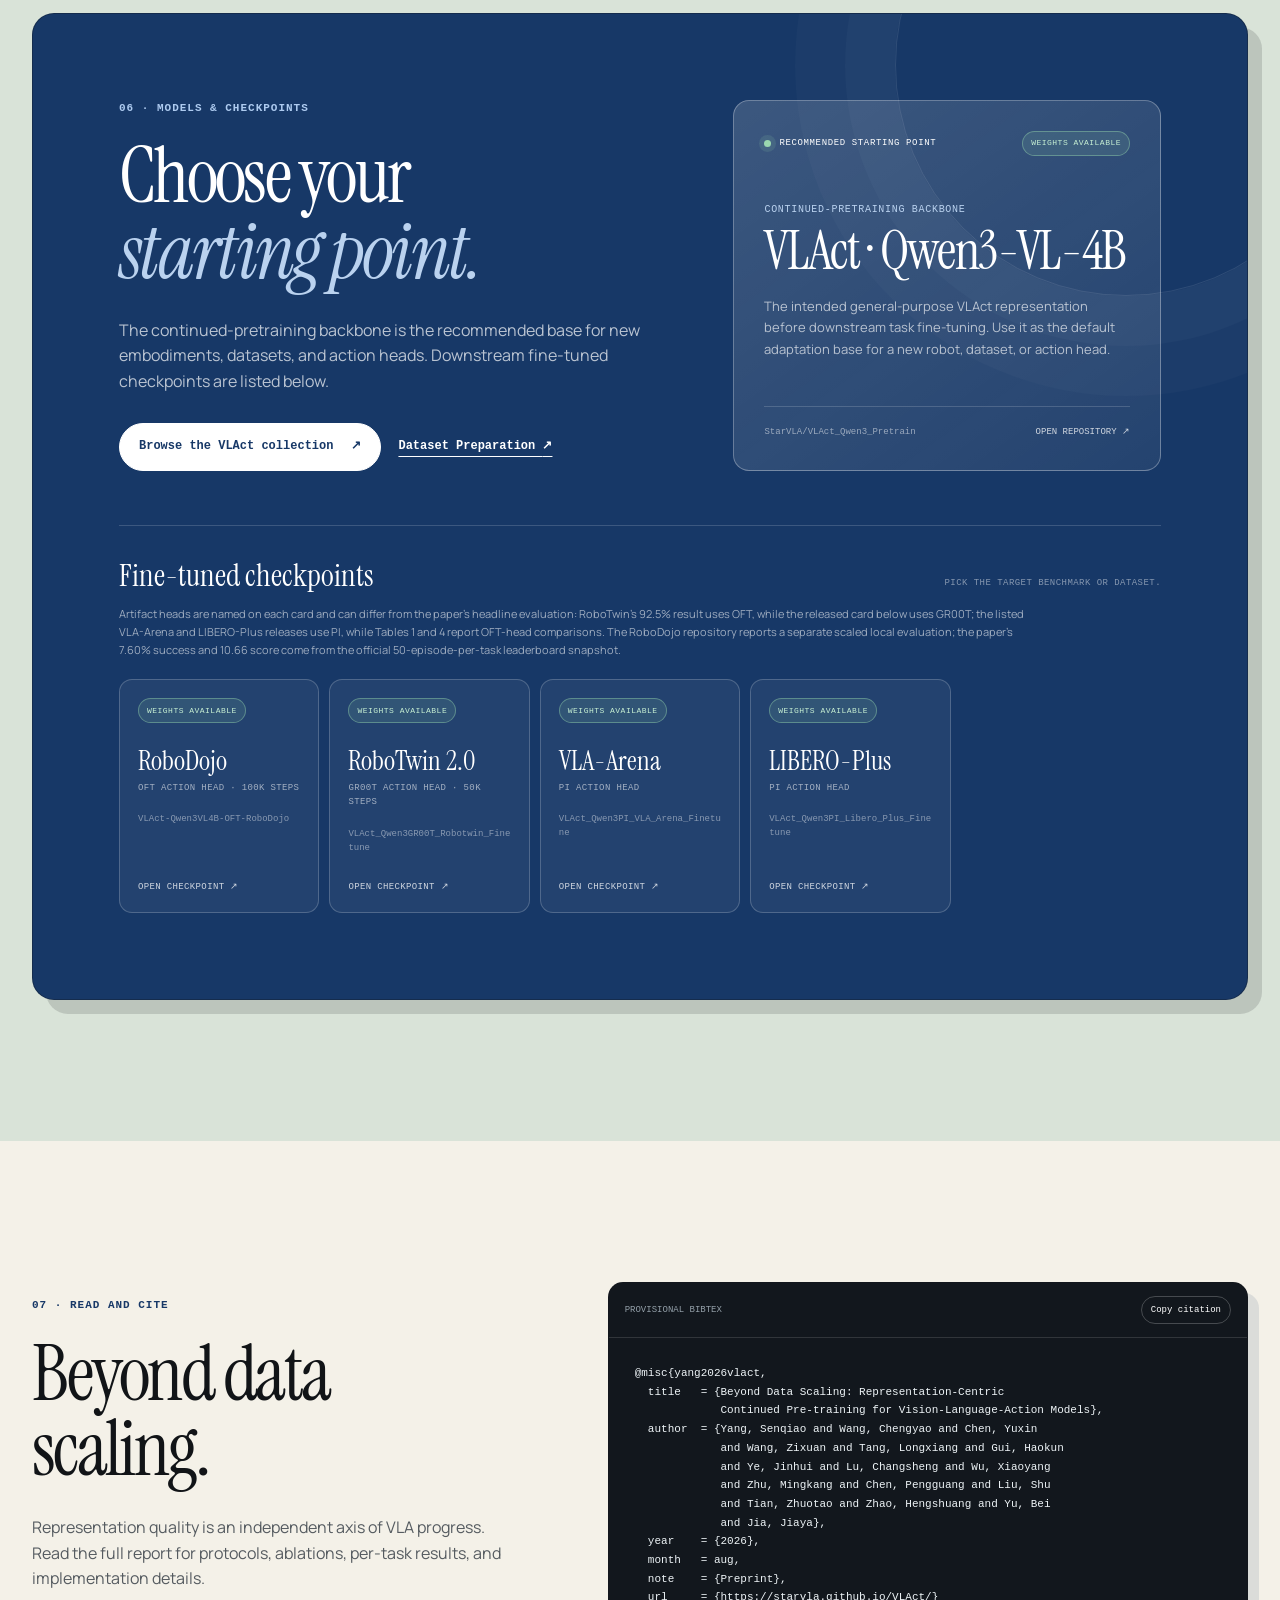
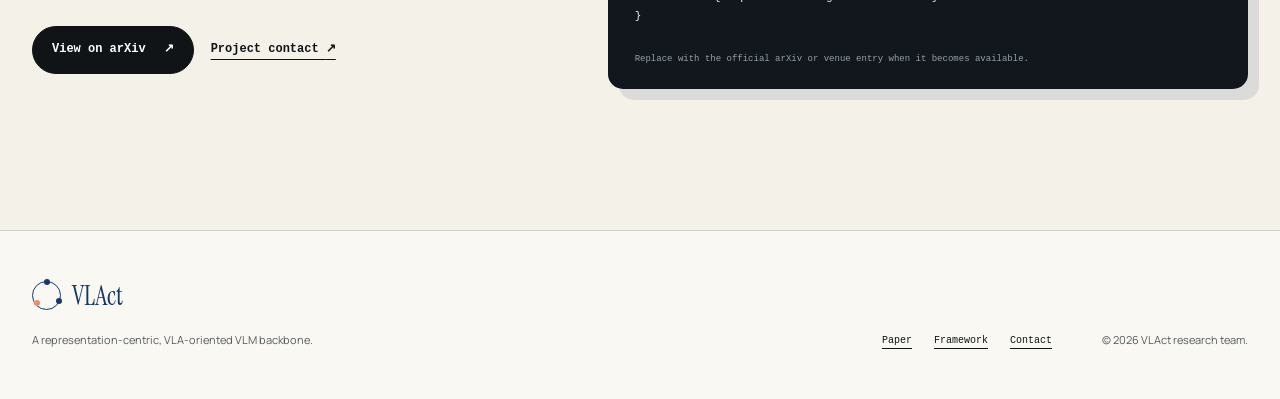
==== commit 43dd1137: "Link project page paper to arXiv" ====
--- a/index.html
+++ b/index.html
@@ -89,7 +89,7 @@
         <a href="#evidence">Evidence</a>
         <a href="#real-world">Real world</a>
         <a href="#open">Models</a>
-        <a class="nav-paper" href="assets/VLAct.pdf">Paper <span aria-hidden="true">↗</span></a>
+        <a class="nav-paper" href="https://arxiv.org/abs/2608.27550">Paper <span aria-hidden="true">↗</span></a>
       </nav>
     </header>
 
@@ -133,7 +133,7 @@
             </p>
           </div>
           <nav class="hero-actions hero-resource-actions" aria-label="Project resources">
-            <a class="button button-primary" href="assets/VLAct.pdf">
+            <a class="button button-primary" href="https://arxiv.org/abs/2608.27550">
               Read the paper
               <span aria-hidden="true">↗</span>
             </a>
@@ -696,7 +696,7 @@
             protocols, ablations, per-task results, and implementation details.
           </p>
           <div class="hero-actions">
-            <a class="button button-primary" href="assets/VLAct.pdf">Download PDF <span aria-hidden="true">↓</span></a>
+            <a class="button button-primary" href="https://arxiv.org/abs/2608.27550">View on arXiv <span aria-hidden="true">↗</span></a>
             <a class="text-link" href="mailto:yangsenqiao.ai@gmail.com">Project contact <span aria-hidden="true">↗</span></a>
           </div>
         </div>
@@ -734,7 +734,7 @@
         <p>A representation-centric, VLA-oriented VLM backbone.</p>
       </div>
       <div class="footer-links">
-        <a href="assets/VLAct.pdf">Paper</a>
+        <a href="https://arxiv.org/abs/2608.27550">Paper</a>
         <a href="https://github.com/starVLA/starVLA" target="_blank" rel="noreferrer">Framework</a>
         <a href="mailto:yangsenqiao.ai@gmail.com">Contact</a>
       </div>
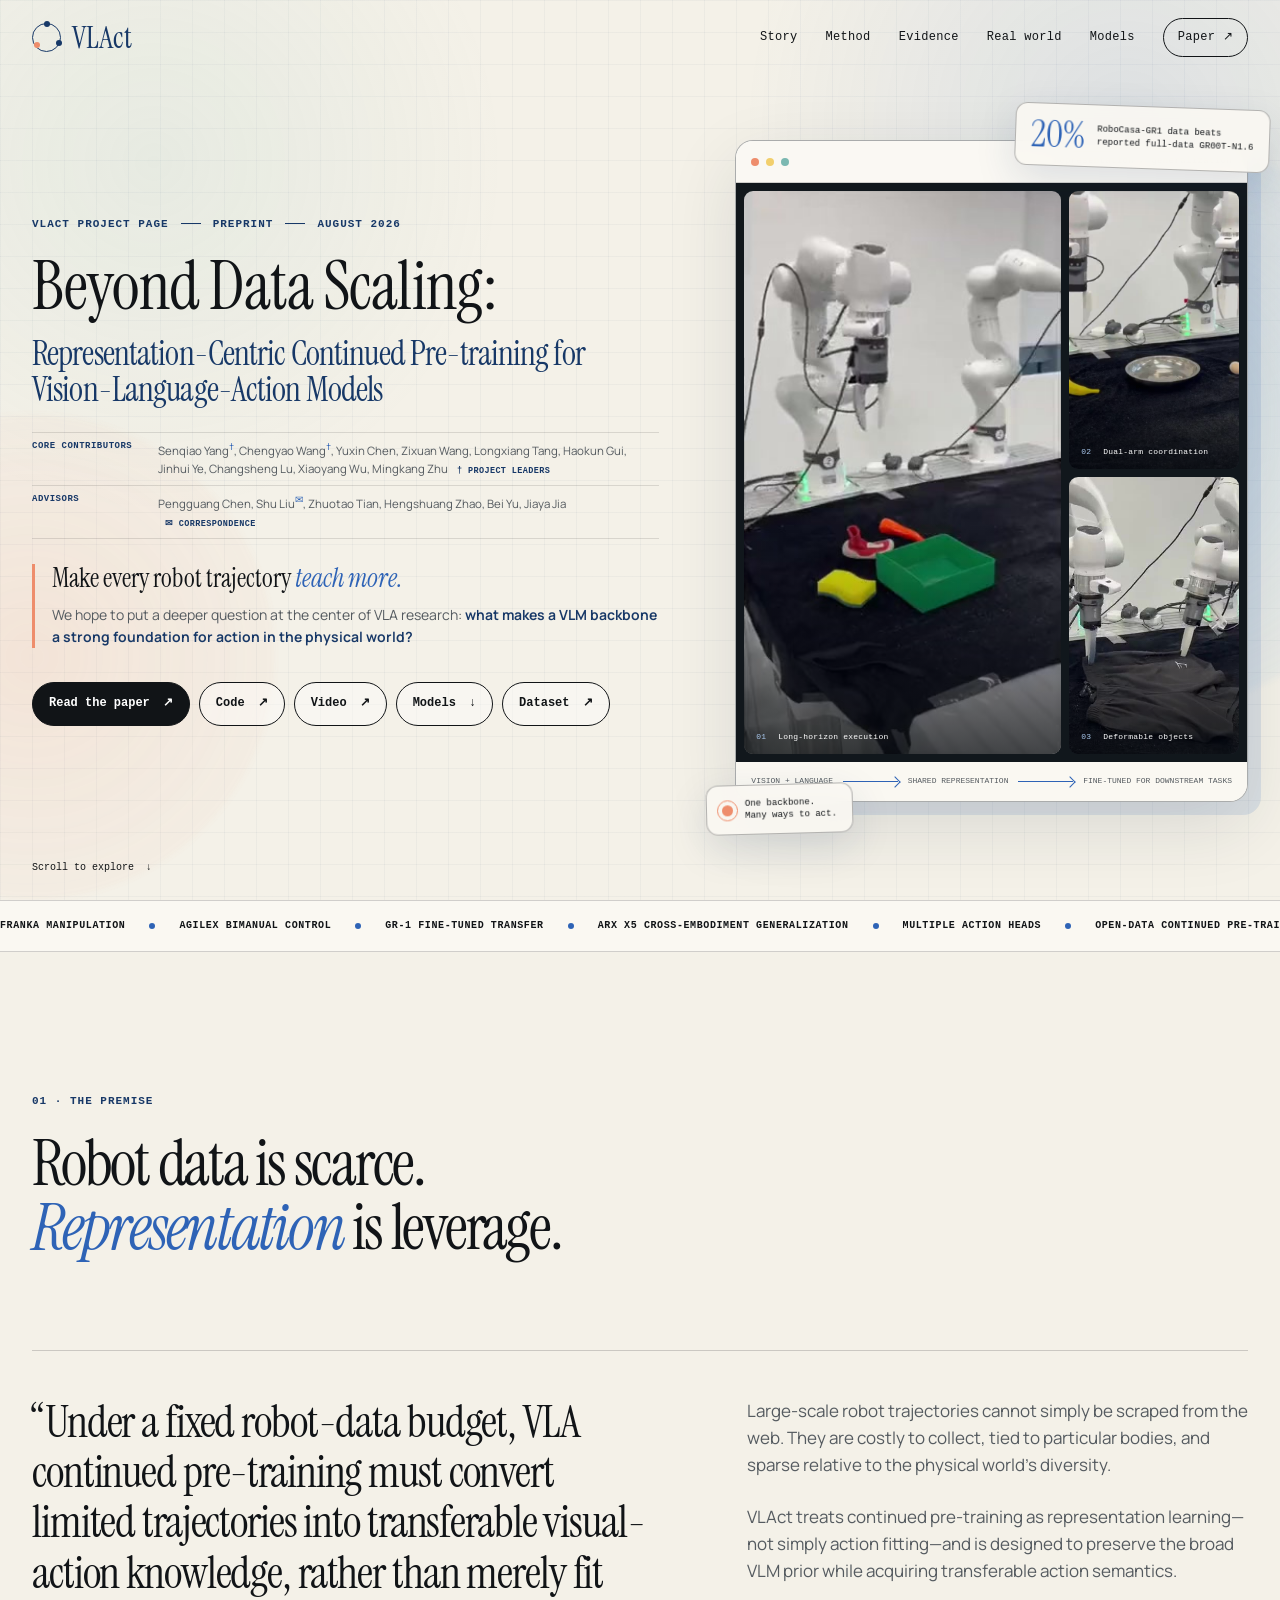
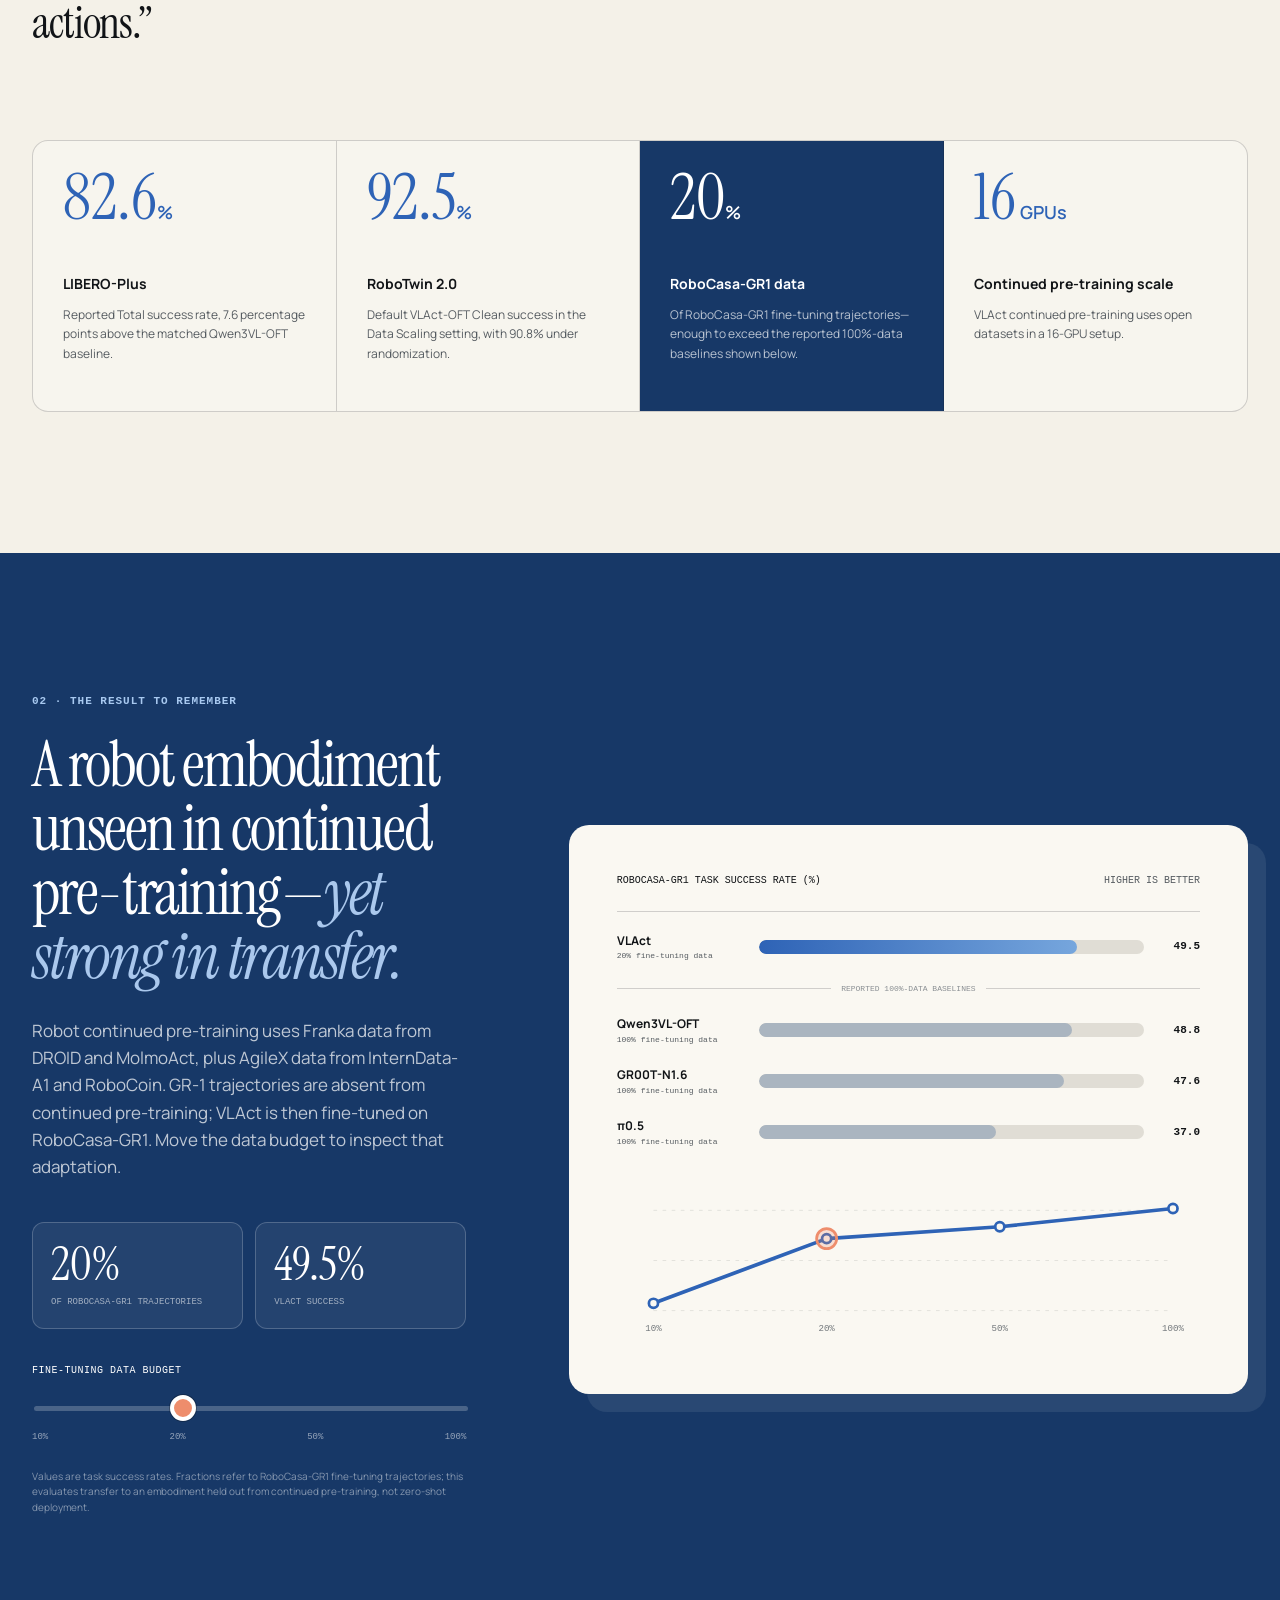
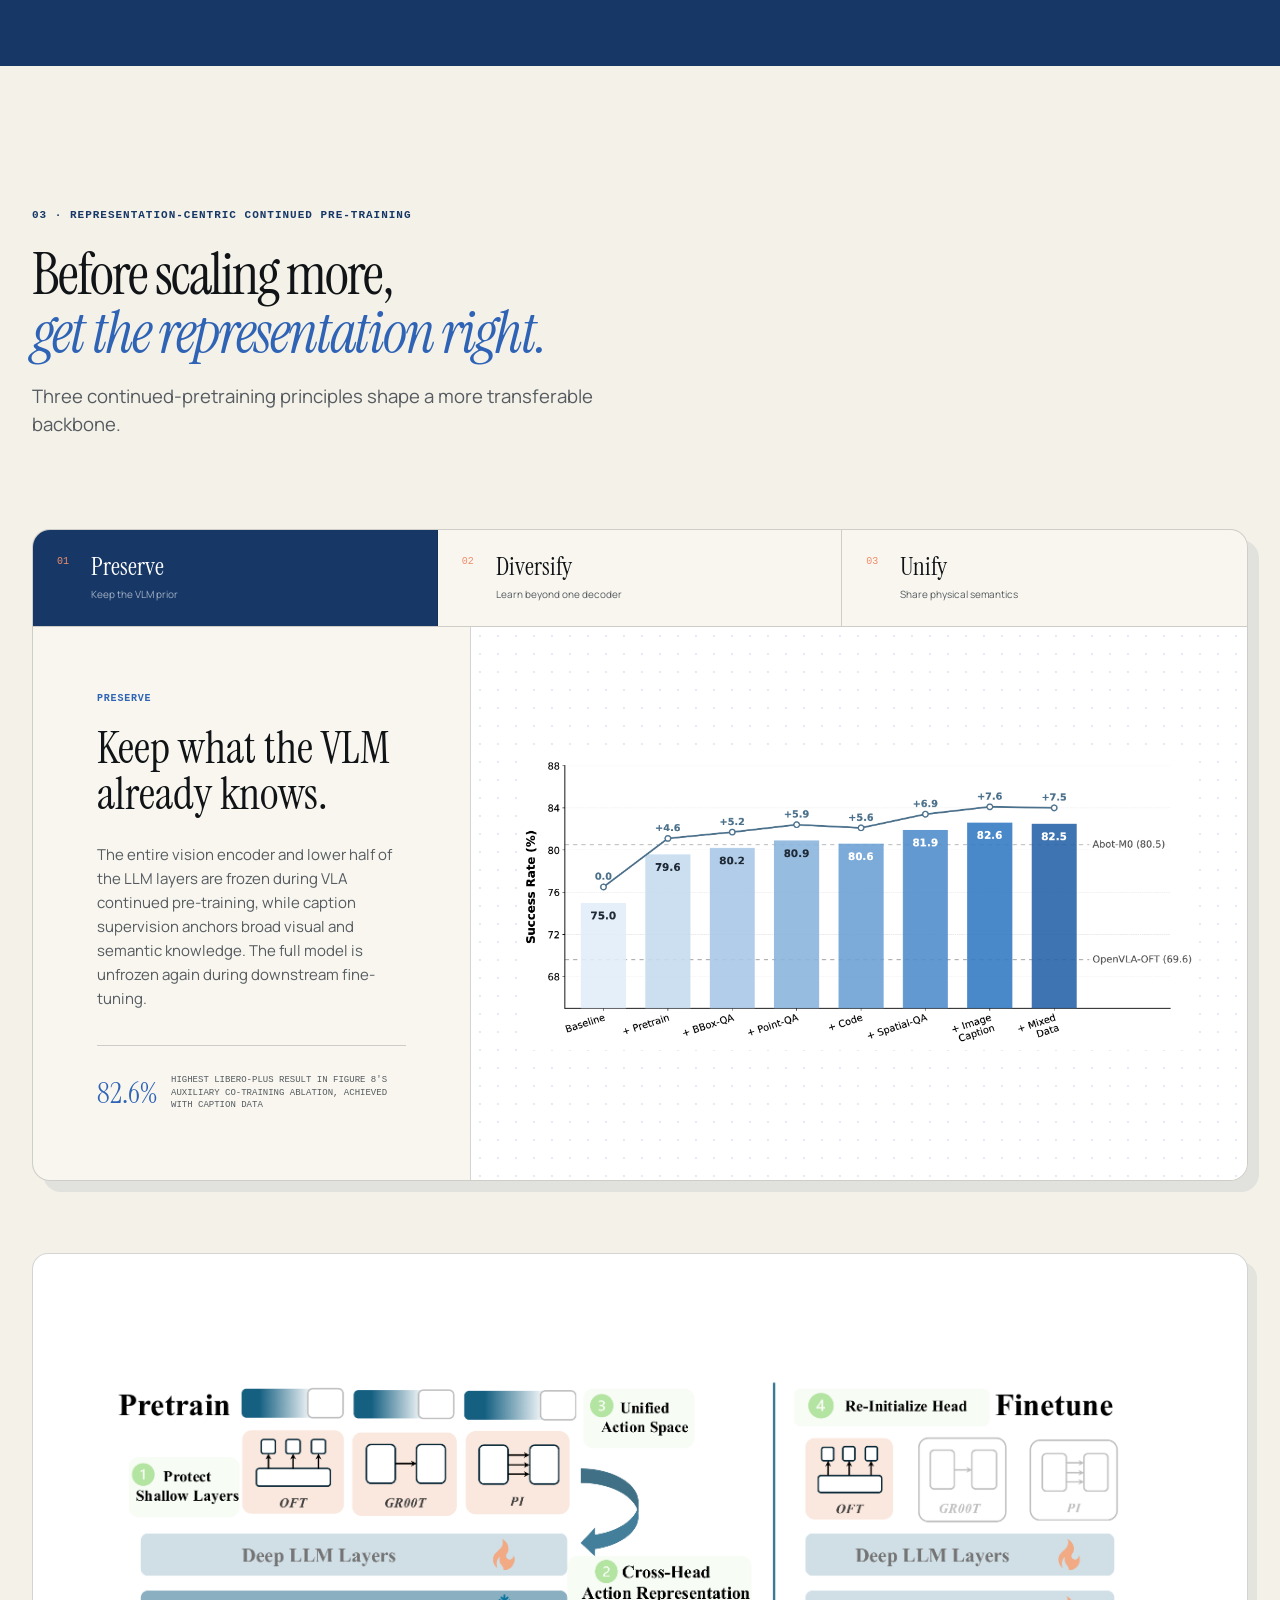
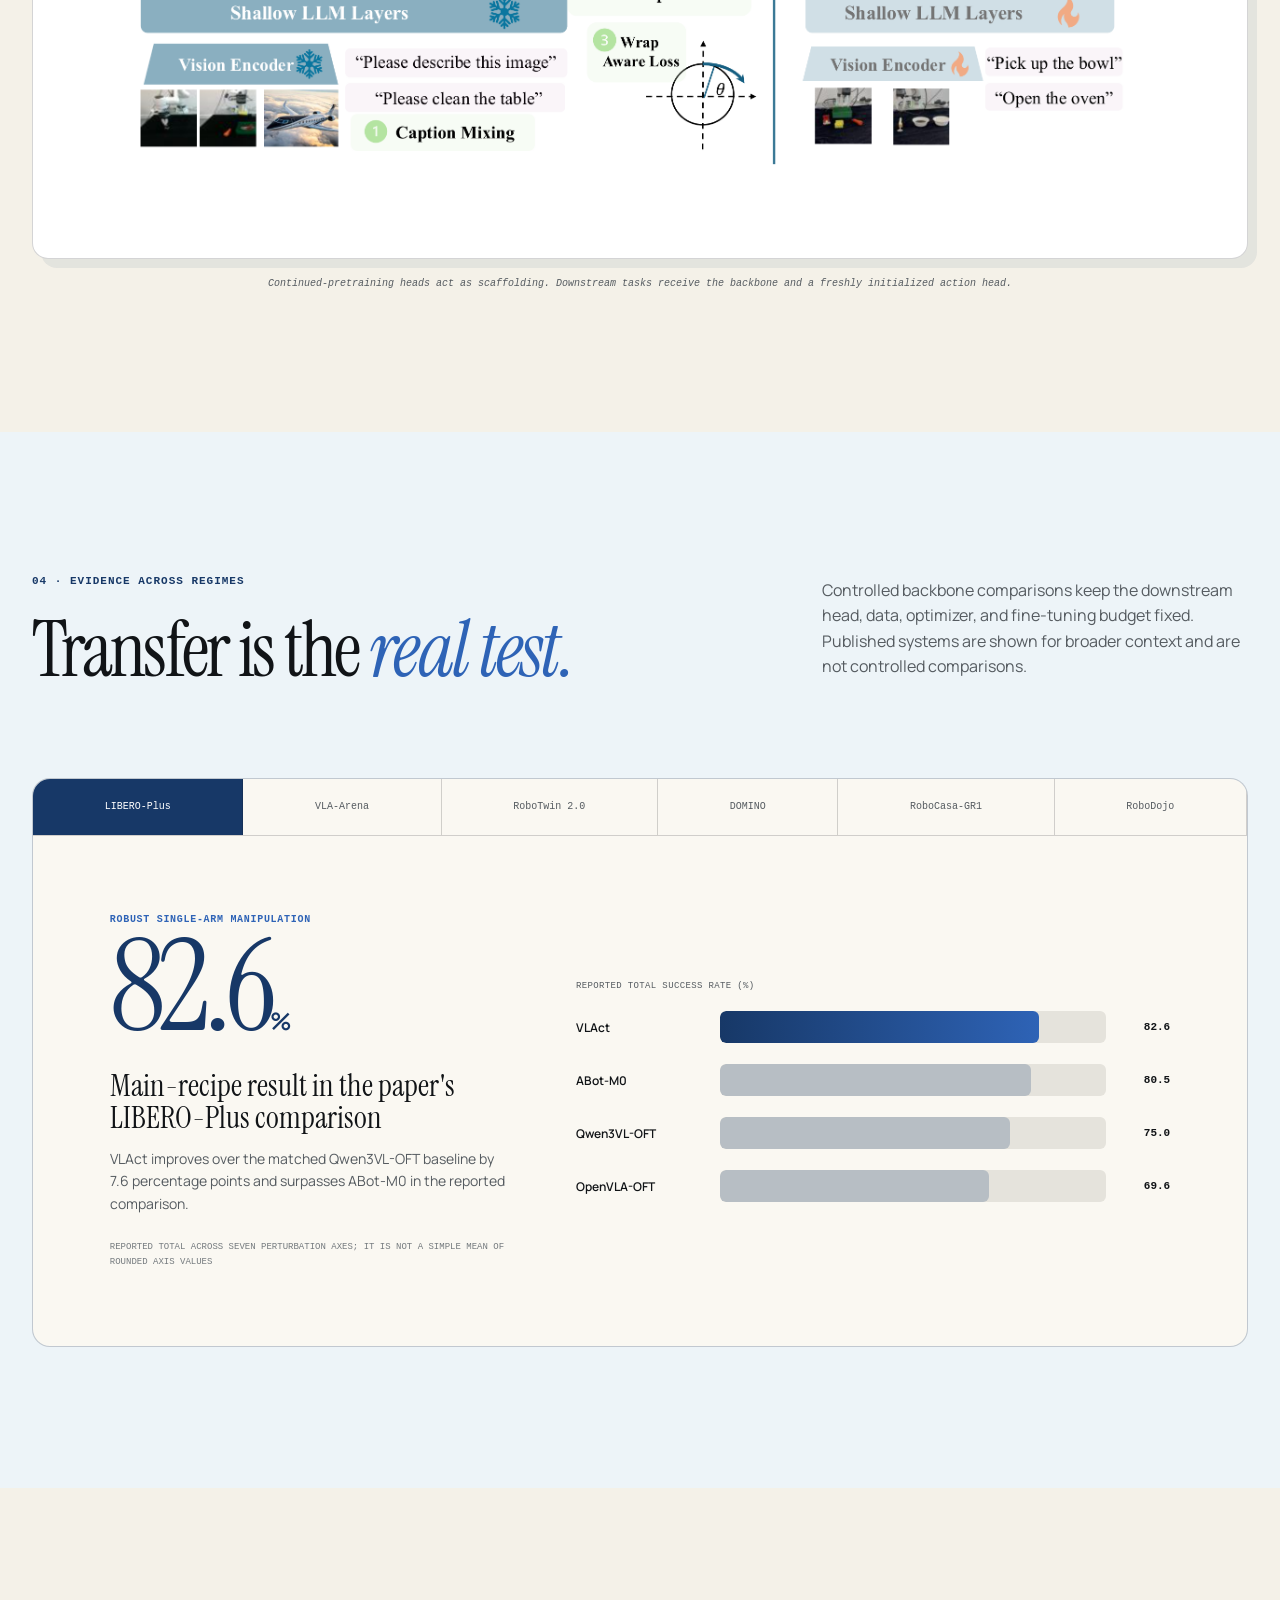
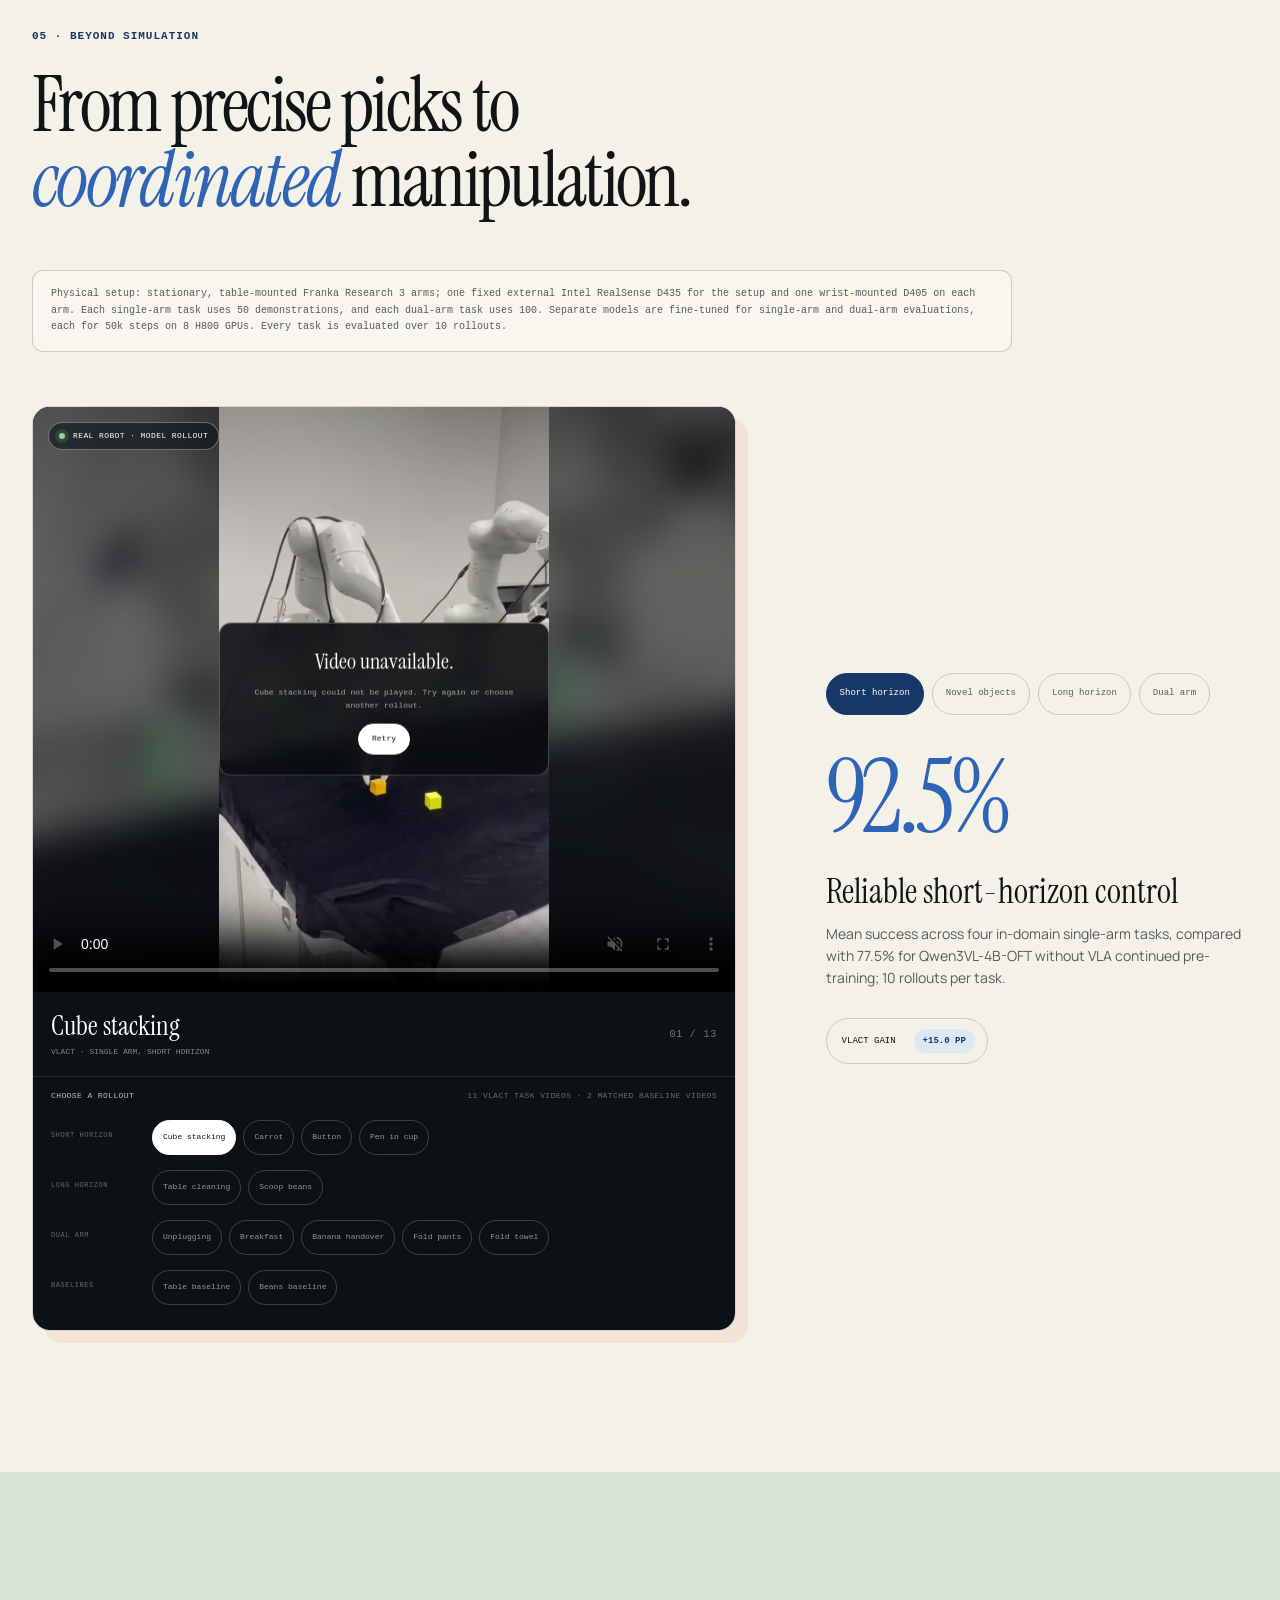
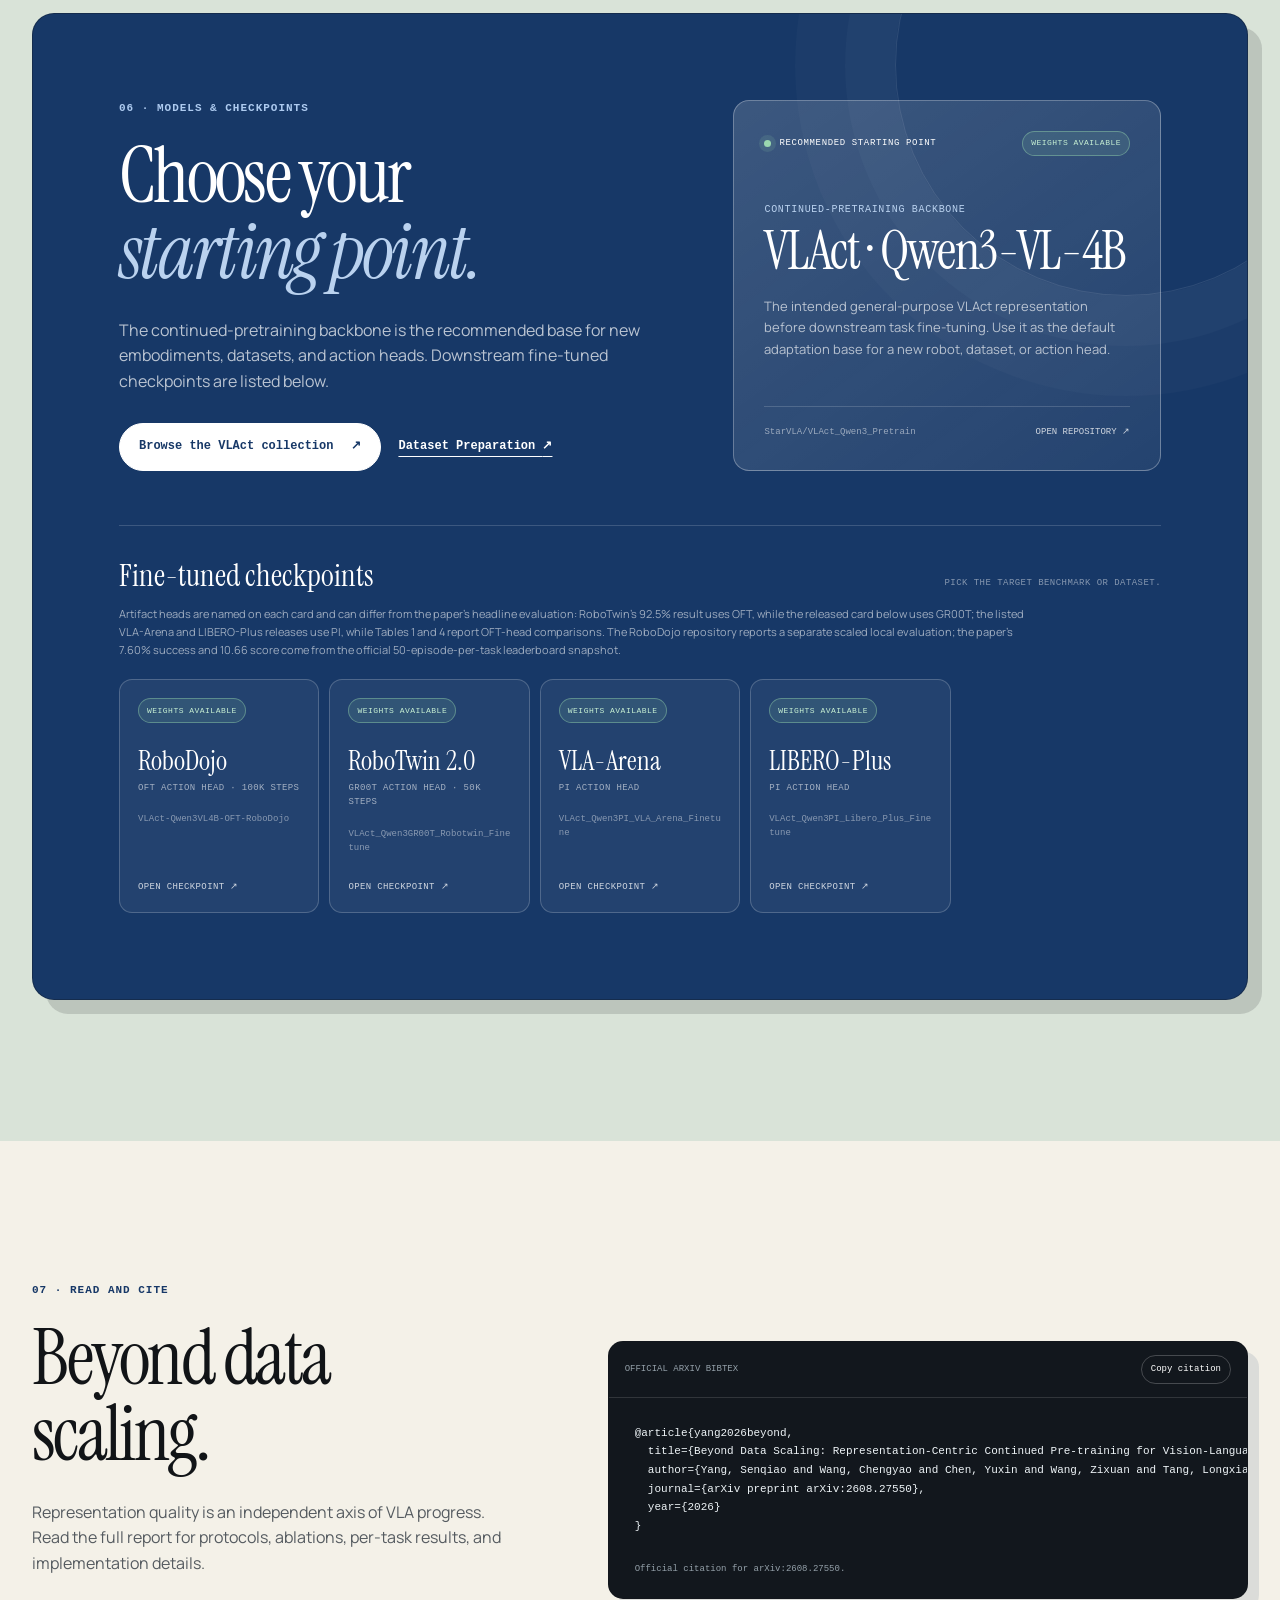
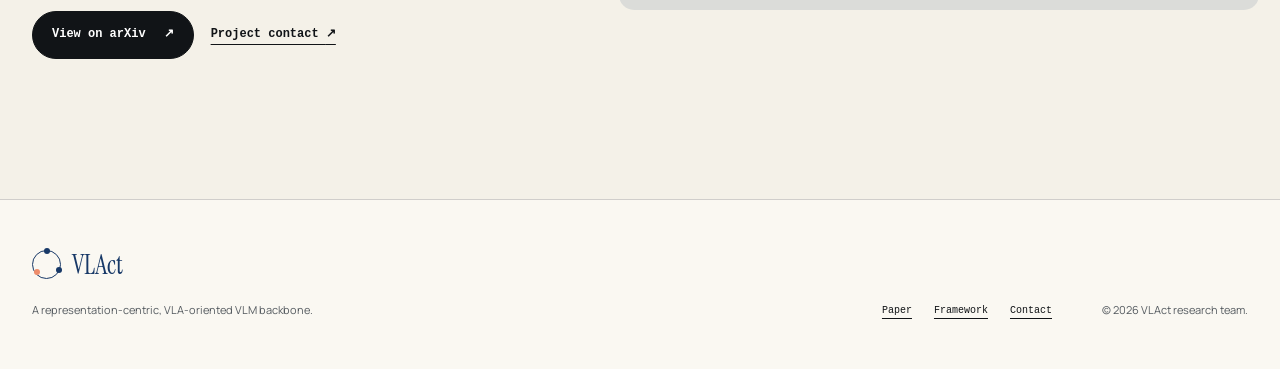
==== commit f7381e30: "Update citation to official arXiv BibTeX" ====
--- a/index.html
+++ b/index.html
@@ -703,24 +703,16 @@
 
         <div class="citation-box reveal">
           <div class="citation-bar">
-            <span>Provisional BibTeX</span>
+            <span>Official arXiv BibTeX</span>
             <button type="button" id="copy-citation">Copy citation</button>
           </div>
-          <pre id="citation-text"><code>@misc{yang2026vlact,
-  title   = {Beyond Data Scaling: Representation-Centric
-             Continued Pre-training for Vision-Language-Action Models},
-  author  = {Yang, Senqiao and Wang, Chengyao and Chen, Yuxin
-             and Wang, Zixuan and Tang, Longxiang and Gui, Haokun
-             and Ye, Jinhui and Lu, Changsheng and Wu, Xiaoyang
-             and Zhu, Mingkang and Chen, Pengguang and Liu, Shu
-             and Tian, Zhuotao and Zhao, Hengshuang and Yu, Bei
-             and Jia, Jiaya},
-  year    = {2026},
-  month   = aug,
-  note    = {Preprint},
-  url     = {https://starvla.github.io/VLAct/}
+          <pre id="citation-text"><code>@article{yang2026beyond,
+  title={Beyond Data Scaling: Representation-Centric Continued Pre-training for Vision-Language-Action Models},
+  author={Yang, Senqiao and Wang, Chengyao and Chen, Yuxin and Wang, Zixuan and Tang, Longxiang and Gui, Haokun and Ye, Jinhui and Lu, Changsheng and Wu, Xiaoyang and Zhu, Mingkang and others},
+  journal={arXiv preprint arXiv:2608.27550},
+  year={2026}
 }</code></pre>
-          <p class="citation-status">Replace with the official arXiv or venue entry when it becomes available.</p>
+          <p class="citation-status">Official citation for arXiv:2608.27550.</p>
         </div>
       </section>
     </main>
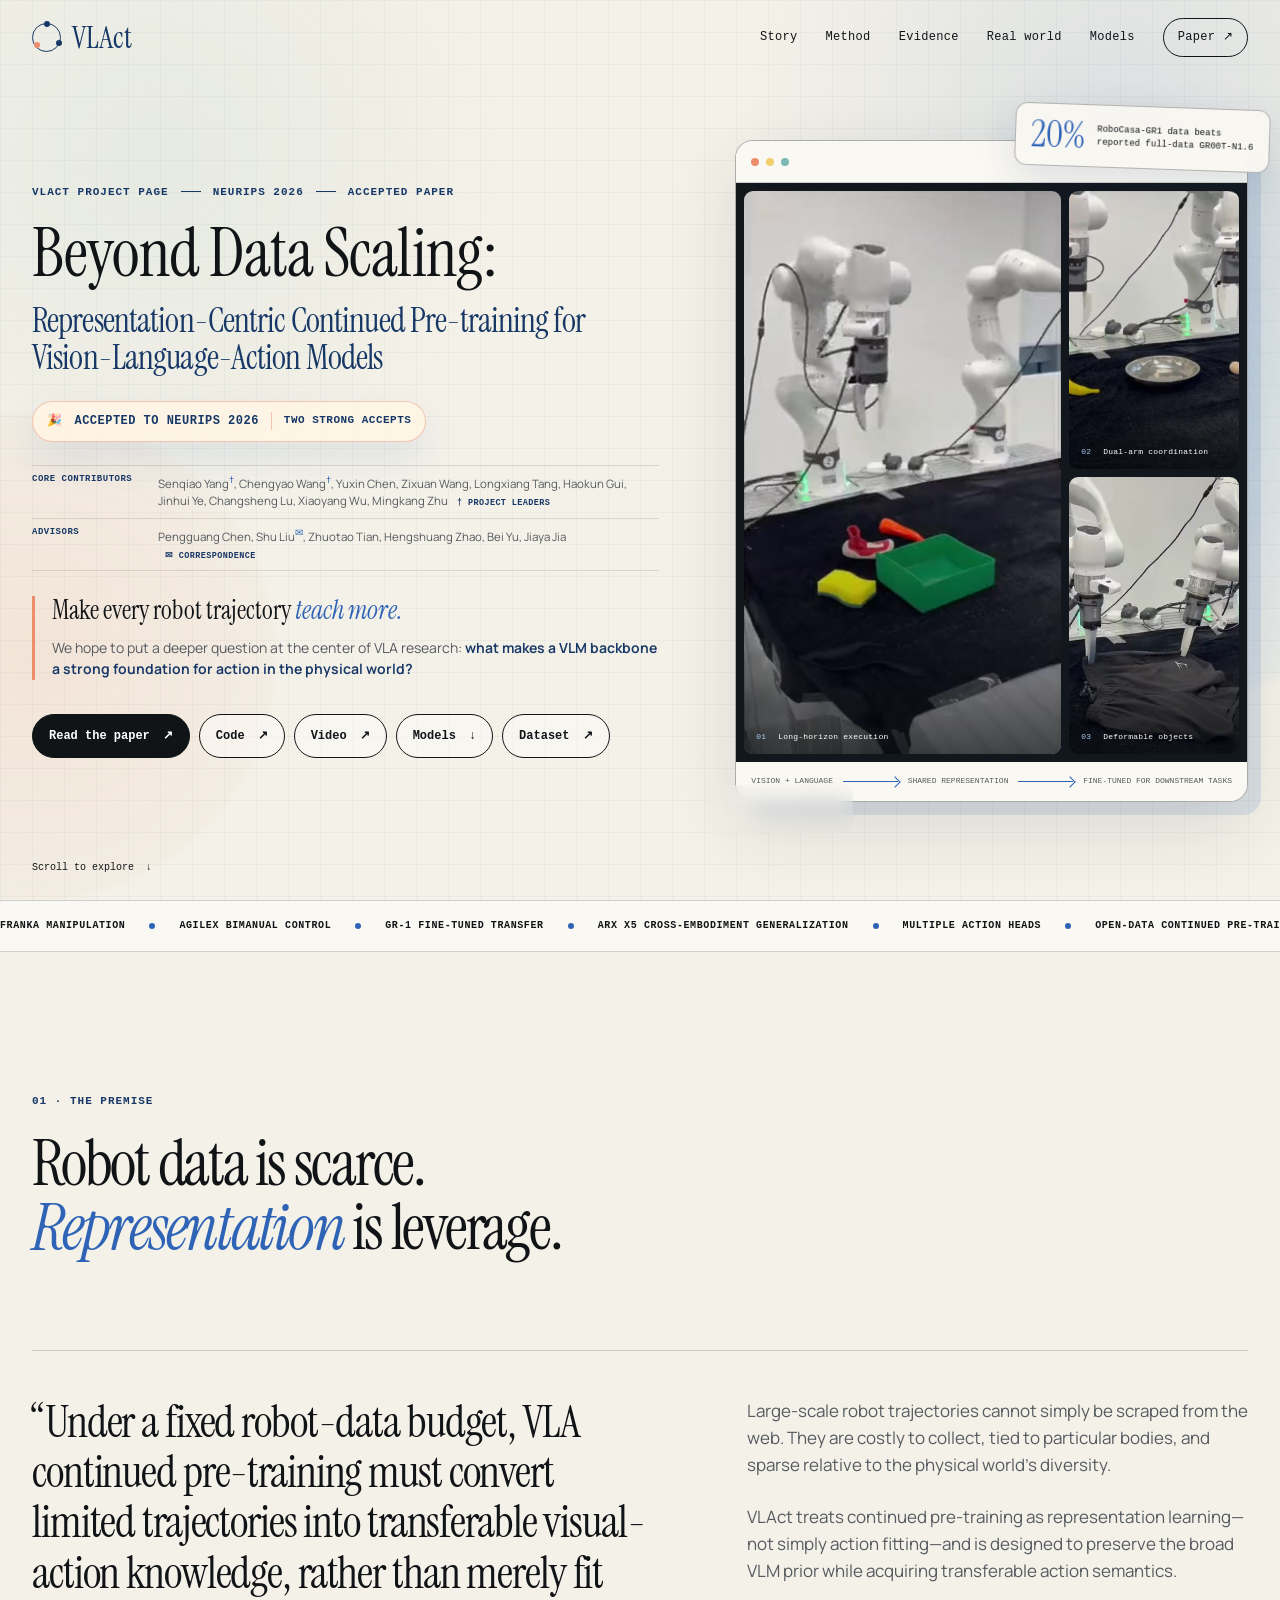
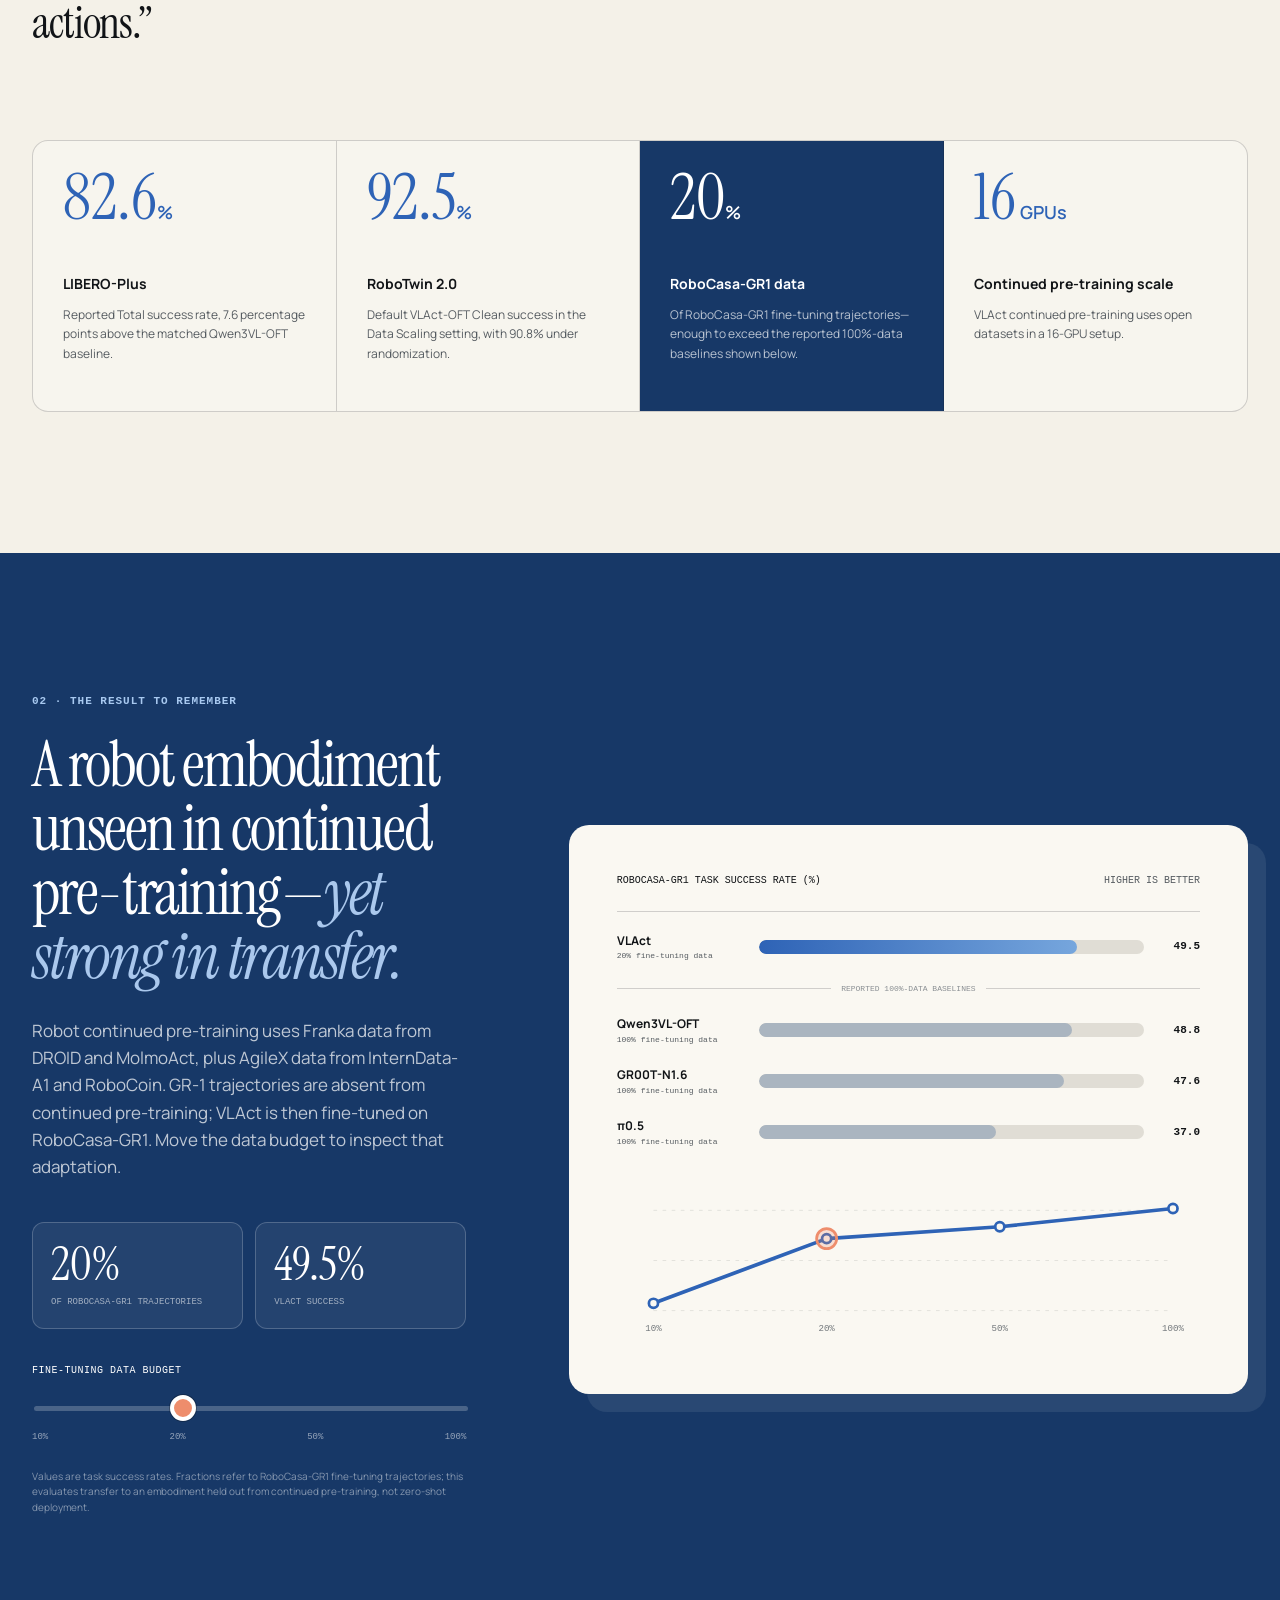
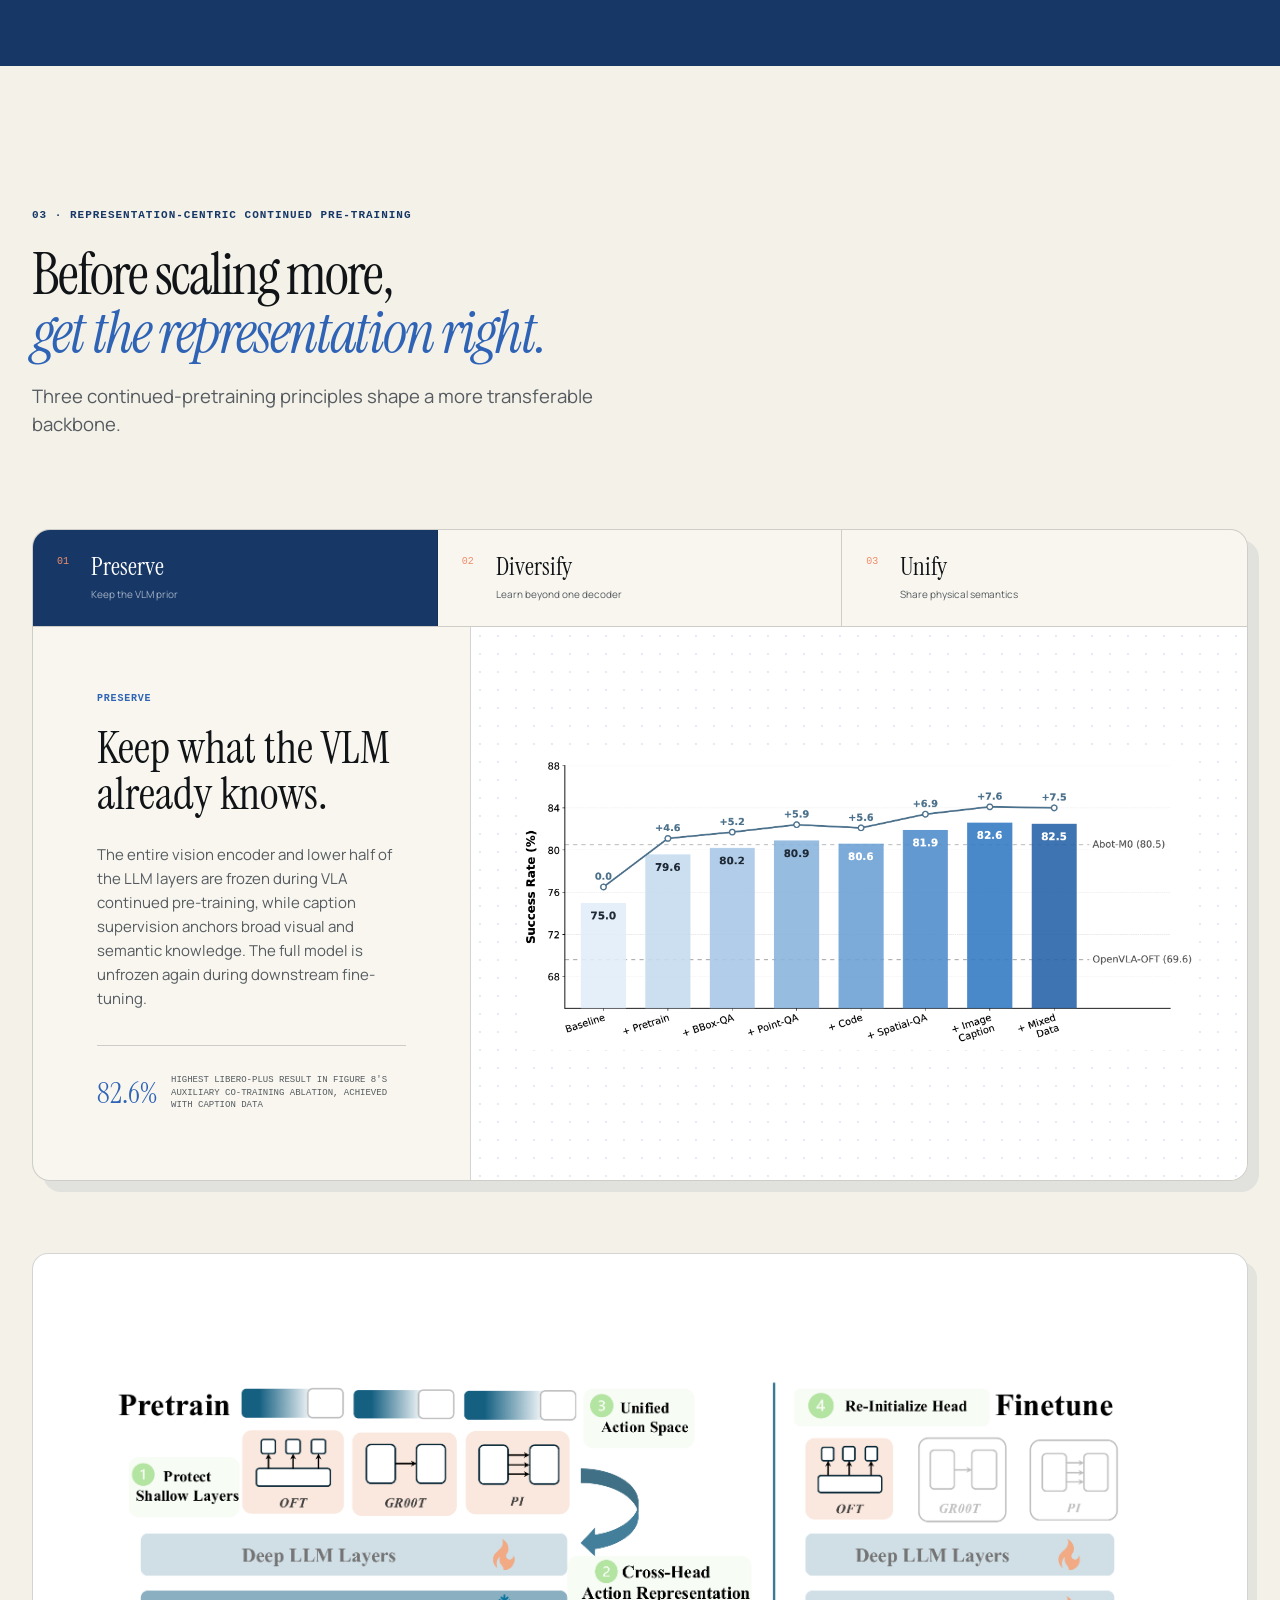
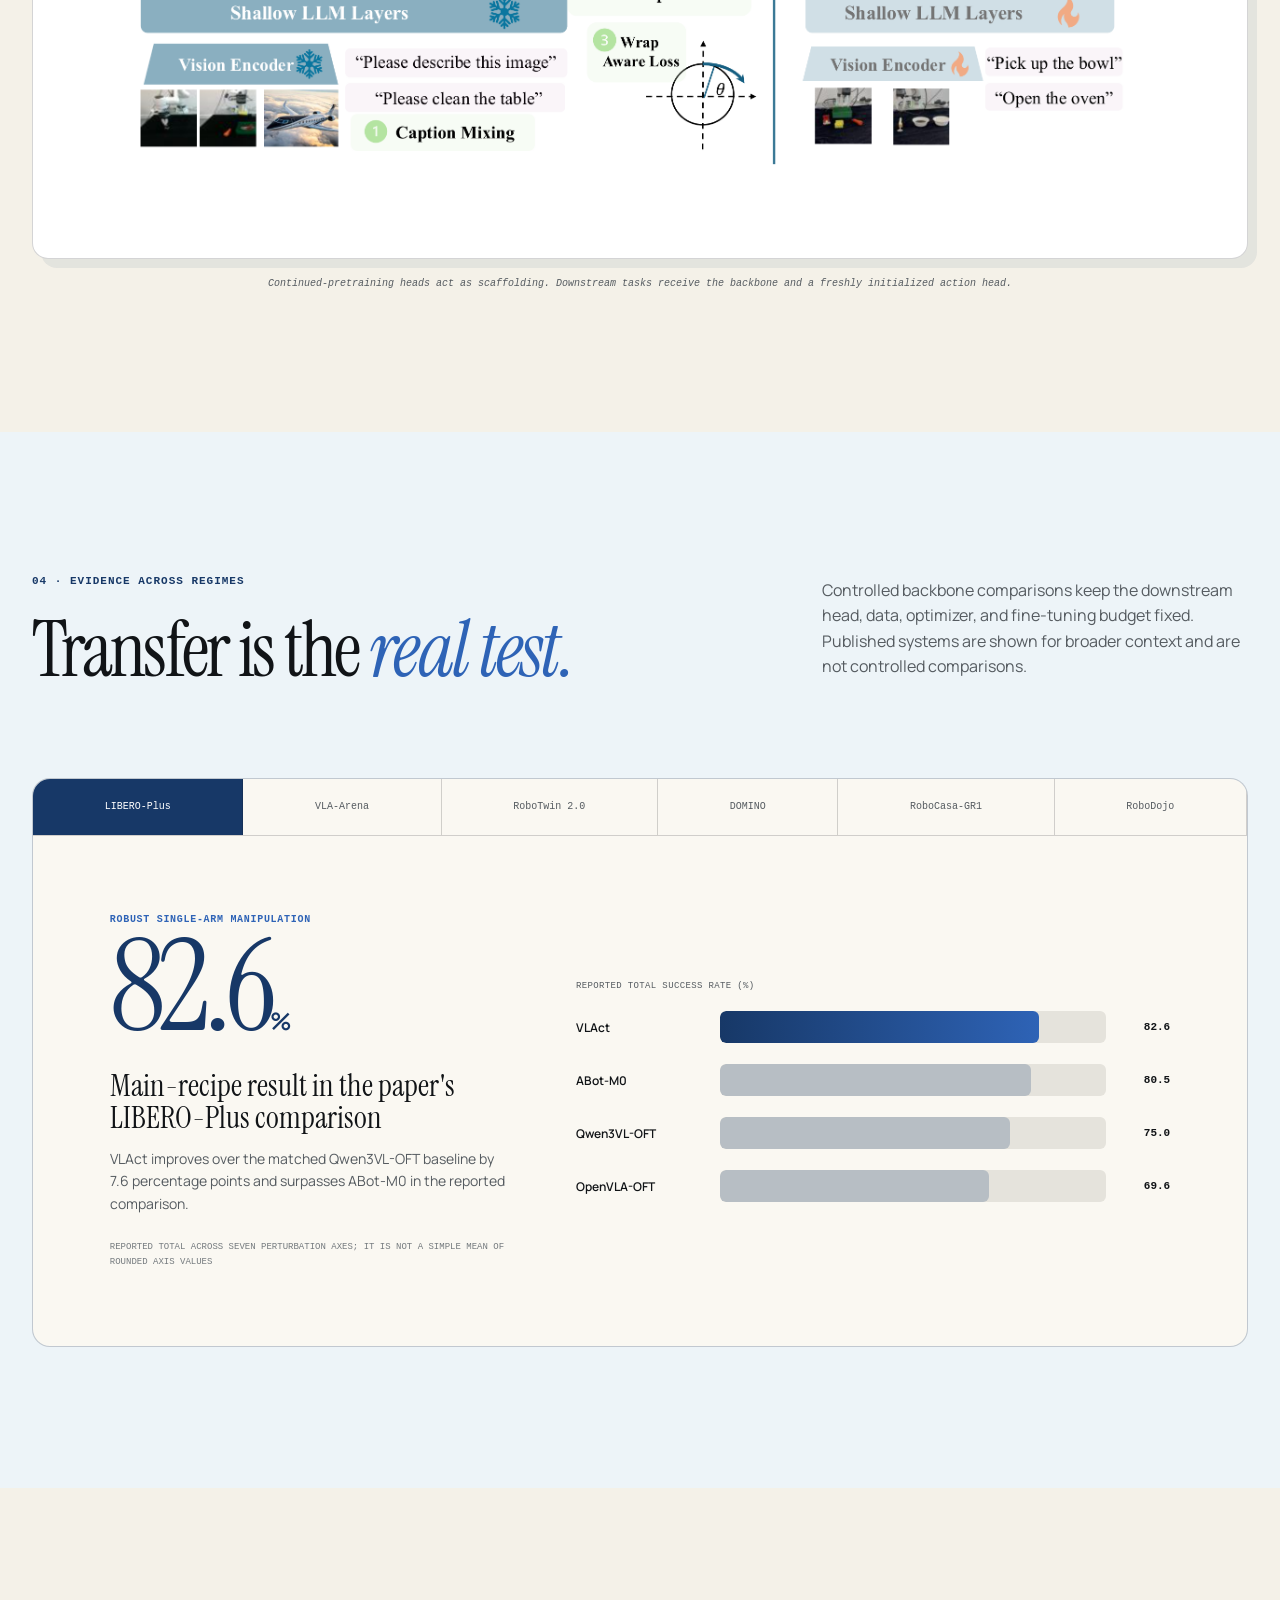
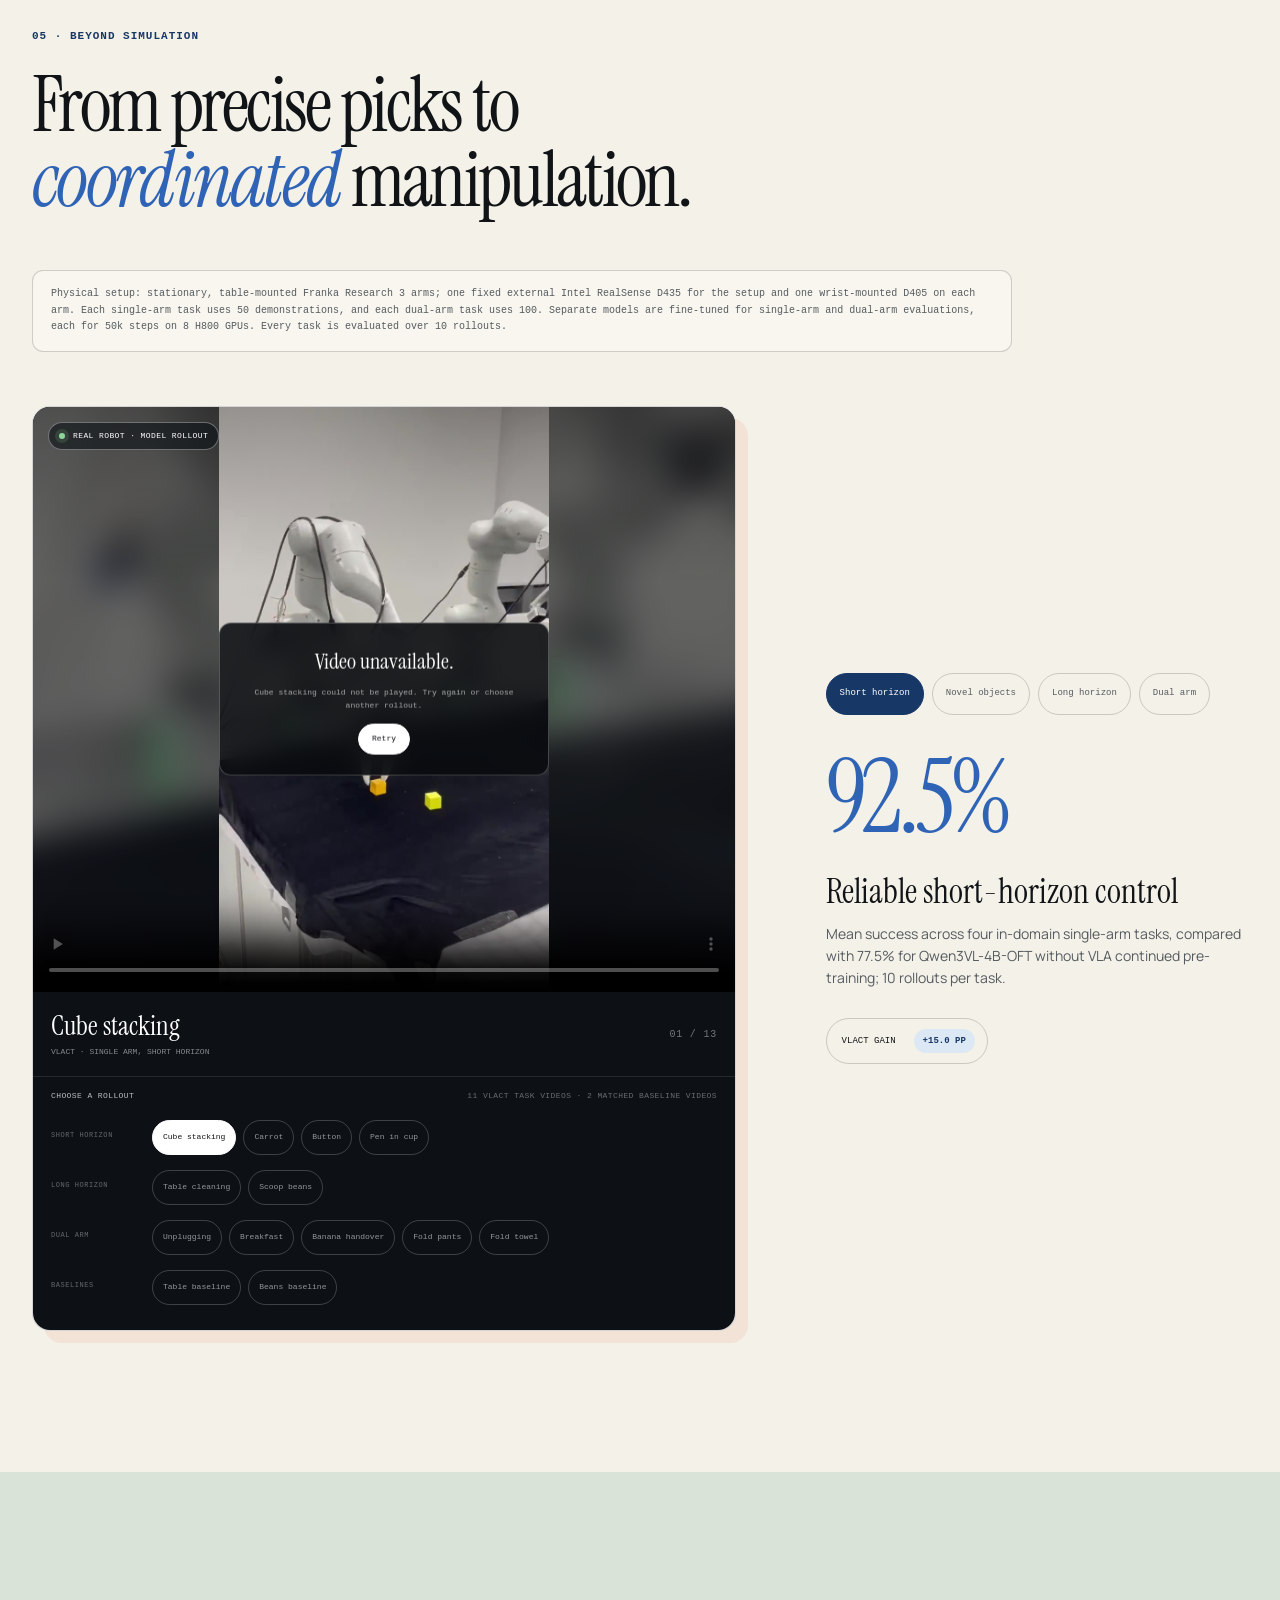
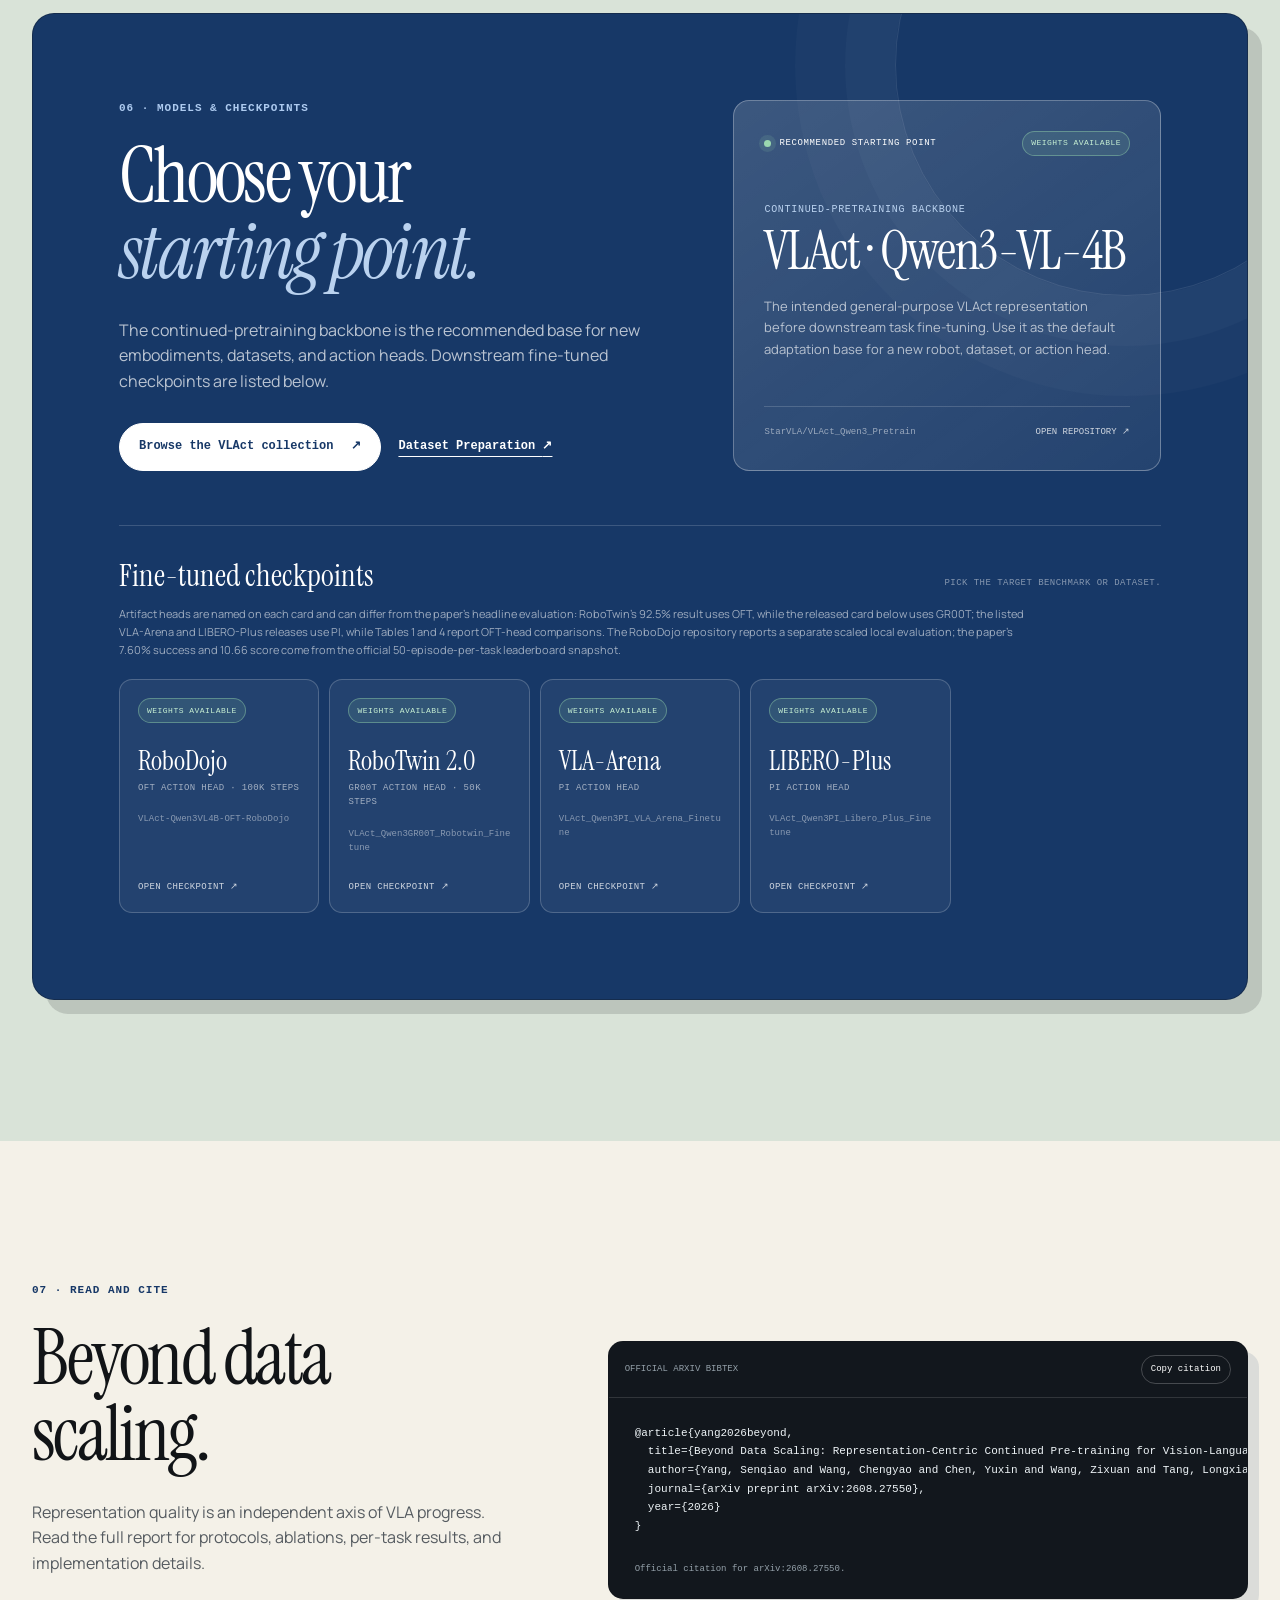
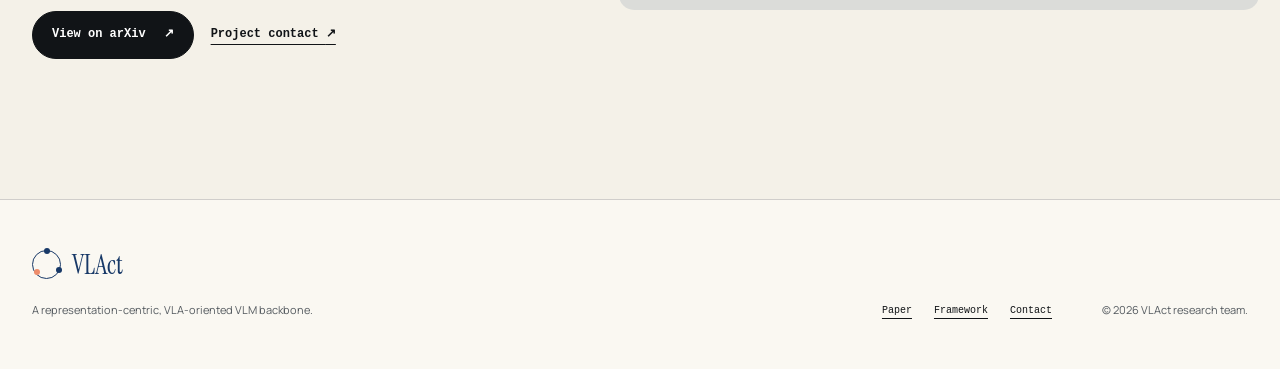
==== commit e38badd8: "Update homepage for NeurIPS 2026 acceptance" ====
--- a/index.html
+++ b/index.html
@@ -9,7 +9,7 @@
     />
     <meta name="theme-color" content="#f4f1e8" />
     <meta property="og:type" content="article" />
-    <meta property="og:title" content="VLAct — Beyond Data Scaling" />
+    <meta property="og:title" content="[NeurIPS 2026] VLAct — Beyond Data Scaling" />
     <meta
       property="og:description"
       content="Make every robot trajectory teach more—and ask what makes a VLM backbone a strong foundation for action in the physical world."
@@ -21,7 +21,7 @@
     <meta property="og:image:alt" content="VLAct — Beyond Data Scaling: Representation-Centric Continued Pre-training for Vision-Language-Action Models" />
     <meta property="og:site_name" content="VLAct" />
     <meta name="twitter:card" content="summary_large_image" />
-    <meta name="twitter:title" content="VLAct — Beyond Data Scaling" />
+    <meta name="twitter:title" content="[NeurIPS 2026] VLAct — Beyond Data Scaling" />
     <meta
       name="twitter:description"
       content="What makes a VLM backbone a strong foundation for action in the physical world? VLAct looks beyond data scaling."
@@ -36,12 +36,12 @@
       rel="stylesheet"
     />
     <link rel="stylesheet" href="styles.css" />
-    <title>VLAct — Beyond Data Scaling</title>
+    <title>[NeurIPS 2026] VLAct — Beyond Data Scaling</title>
     <script type="application/ld+json">
       {
         "@context": "https://schema.org",
         "@type": "ScholarlyArticle",
-        "headline": "Beyond Data Scaling: Representation-Centric Continued Pre-training for Vision-Language-Action Models",
+        "headline": "[NeurIPS 2026] Beyond Data Scaling: Representation-Centric Continued Pre-training for Vision-Language-Action Models",
         "url": "https://starvla.github.io/VLAct/",
         "image": "https://starvla.github.io/VLAct/assets/og-card.png",
         "author": [
@@ -99,11 +99,16 @@
         <div class="hero-aura hero-aura-two" aria-hidden="true"></div>
 
         <div class="hero-copy reveal">
-          <p class="eyebrow"><span>VLAct project page</span><span>Preprint</span><span>August 2026</span></p>
+          <p class="eyebrow"><span>VLAct project page</span><span>NeurIPS 2026</span><span>Accepted paper</span></p>
           <h1>
             <span class="hero-title-main">Beyond Data Scaling:</span>
             <span class="hero-title-sub">Representation-Centric Continued Pre-training for Vision-Language-Action Models</span>
           </h1>
+          <p class="acceptance-badge">
+            <span aria-hidden="true">&#127881;</span>
+            Accepted to NeurIPS 2026
+            <small>Two strong accepts</small>
+          </p>
 
           <div class="hero-credits" role="group" aria-label="Project contributors">
             <p class="credit-row">
--- a/styles.css
+++ b/styles.css
@@ -375,6 +375,34 @@
   letter-spacing: -0.026em;
 }
 
+.acceptance-badge {
+  display: inline-flex;
+  align-items: center;
+  flex-wrap: wrap;
+  gap: 8px 12px;
+  max-width: 100%;
+  margin: 24px 0 0;
+  padding: 10px 14px;
+  border: 1px solid rgba(225, 106, 74, 0.35);
+  border-radius: 999px;
+  background: rgba(255, 246, 229, 0.82);
+  color: var(--blue-deep);
+  box-shadow: 0 16px 36px rgba(46, 99, 182, 0.11);
+  font-family: var(--mono);
+  font-size: 12px;
+  font-weight: 800;
+  letter-spacing: 0.04em;
+  text-transform: uppercase;
+}
+
+.acceptance-badge small {
+  padding-left: 12px;
+  border-left: 1px solid rgba(225, 106, 74, 0.35);
+  color: var(--coral-dark);
+  font-size: 11px;
+  font-weight: 800;
+}
+
 .hero-statement {
   max-width: 650px;
   margin: 25px 0 0;
@@ -2566,6 +2594,13 @@
     font-size: clamp(27px, 8vw, 37px);
   }
 
+  .acceptance-badge {
+    width: fit-content;
+    border-radius: 18px;
+    font-size: 11px;
+    line-height: 1.35;
+  }
+
   .hero-slogan {
     font-size: 25px;
   }
